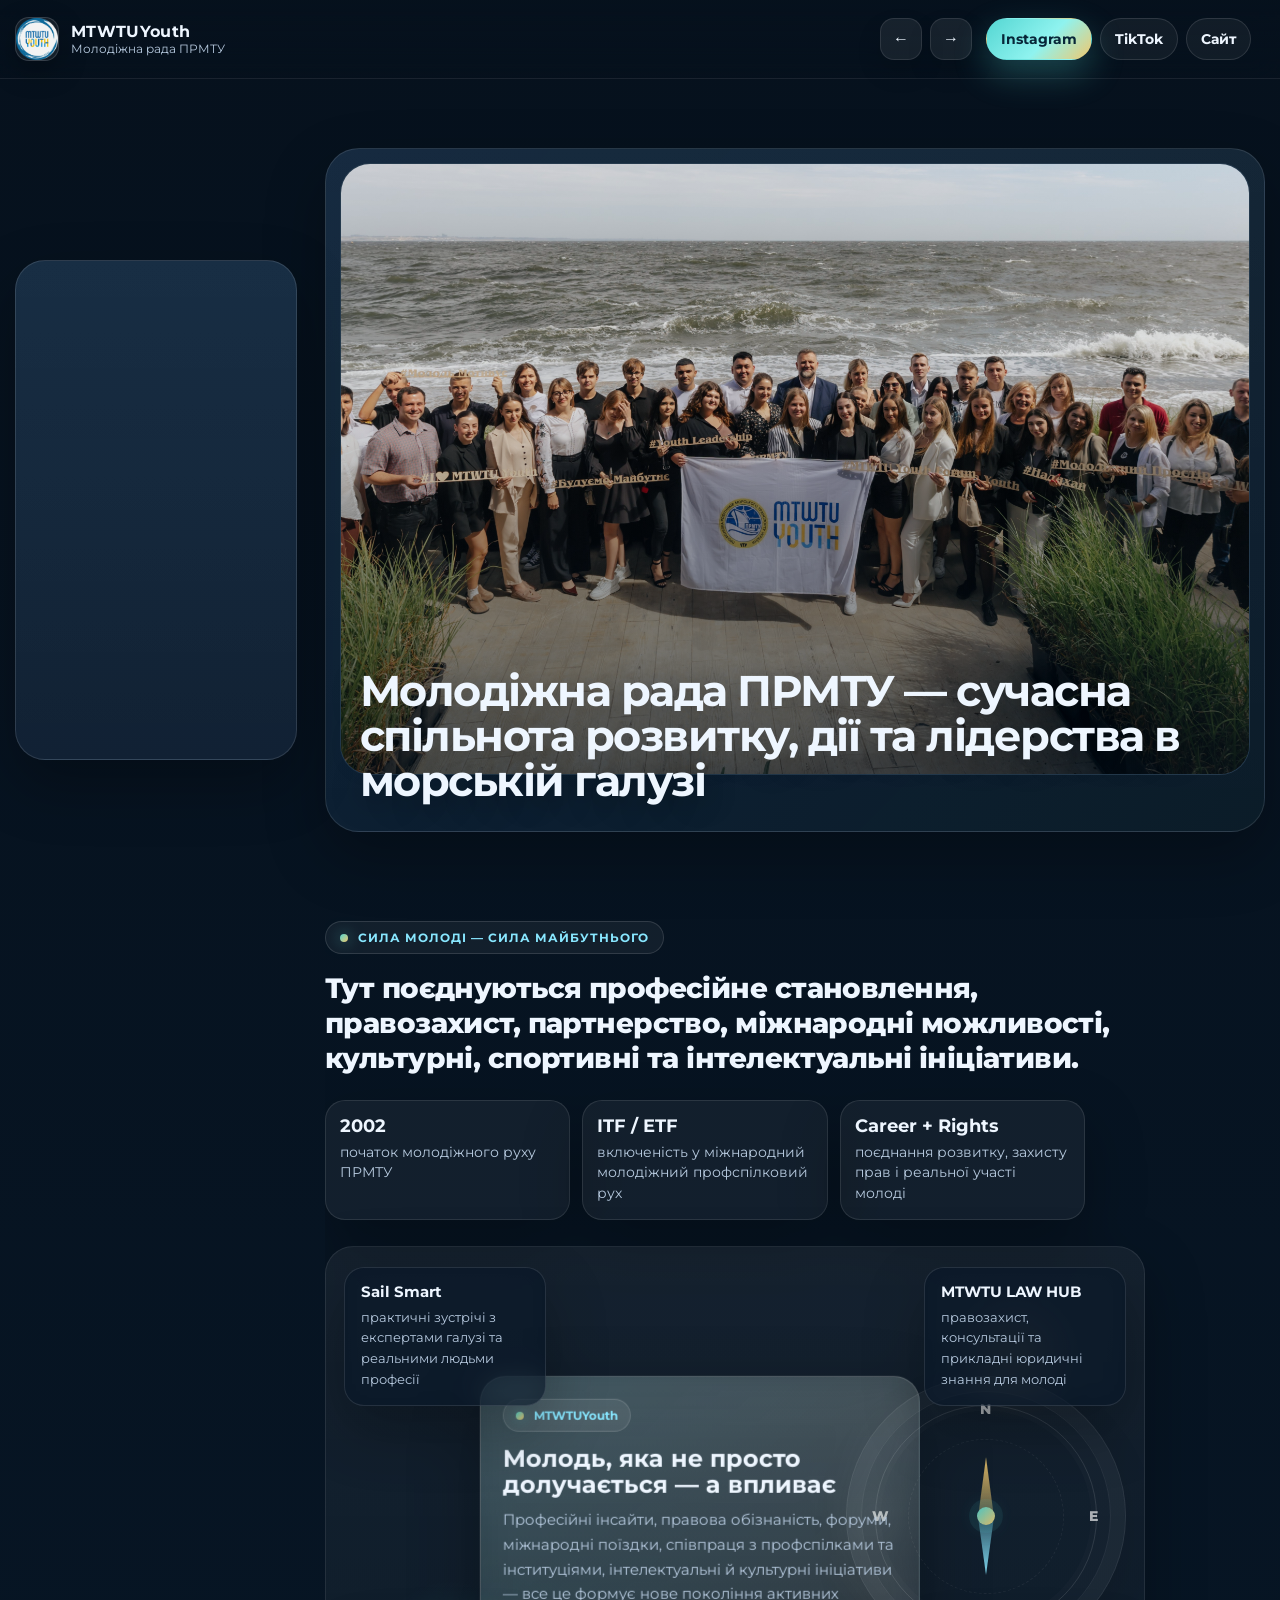
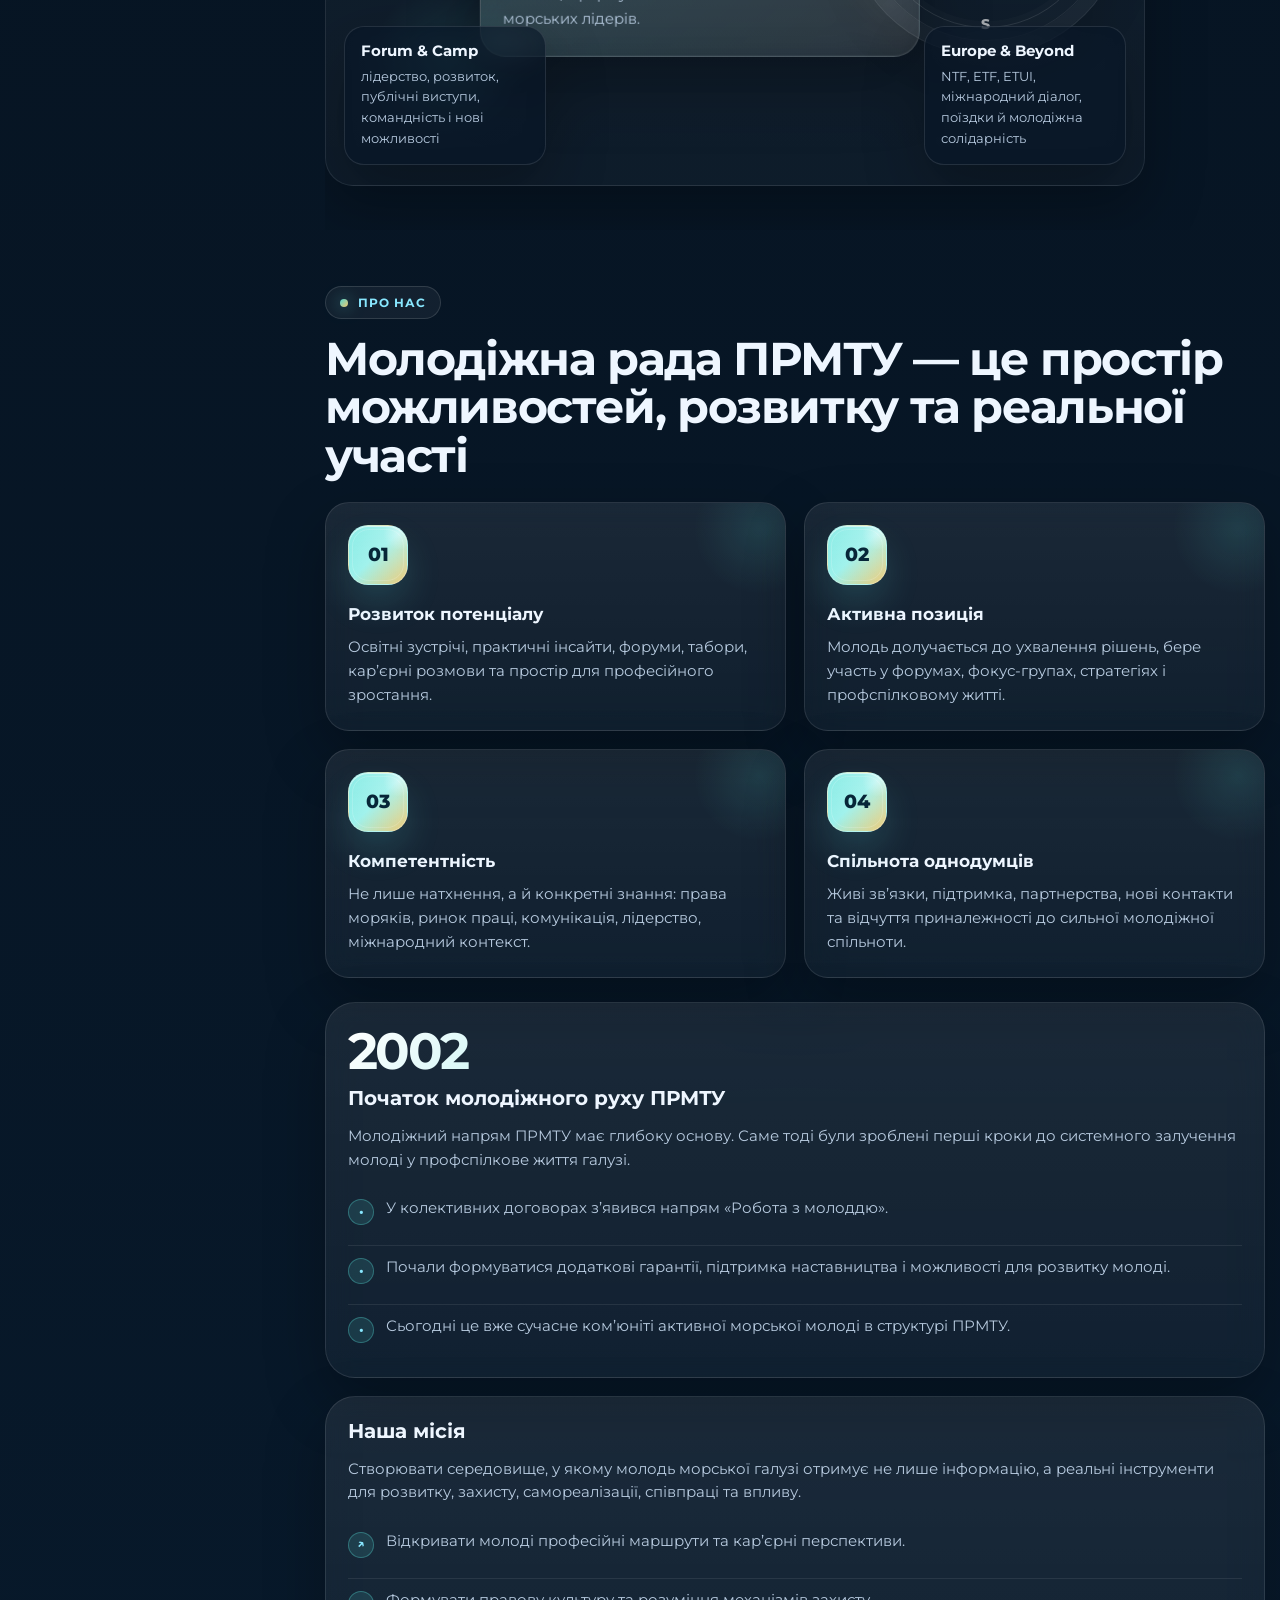
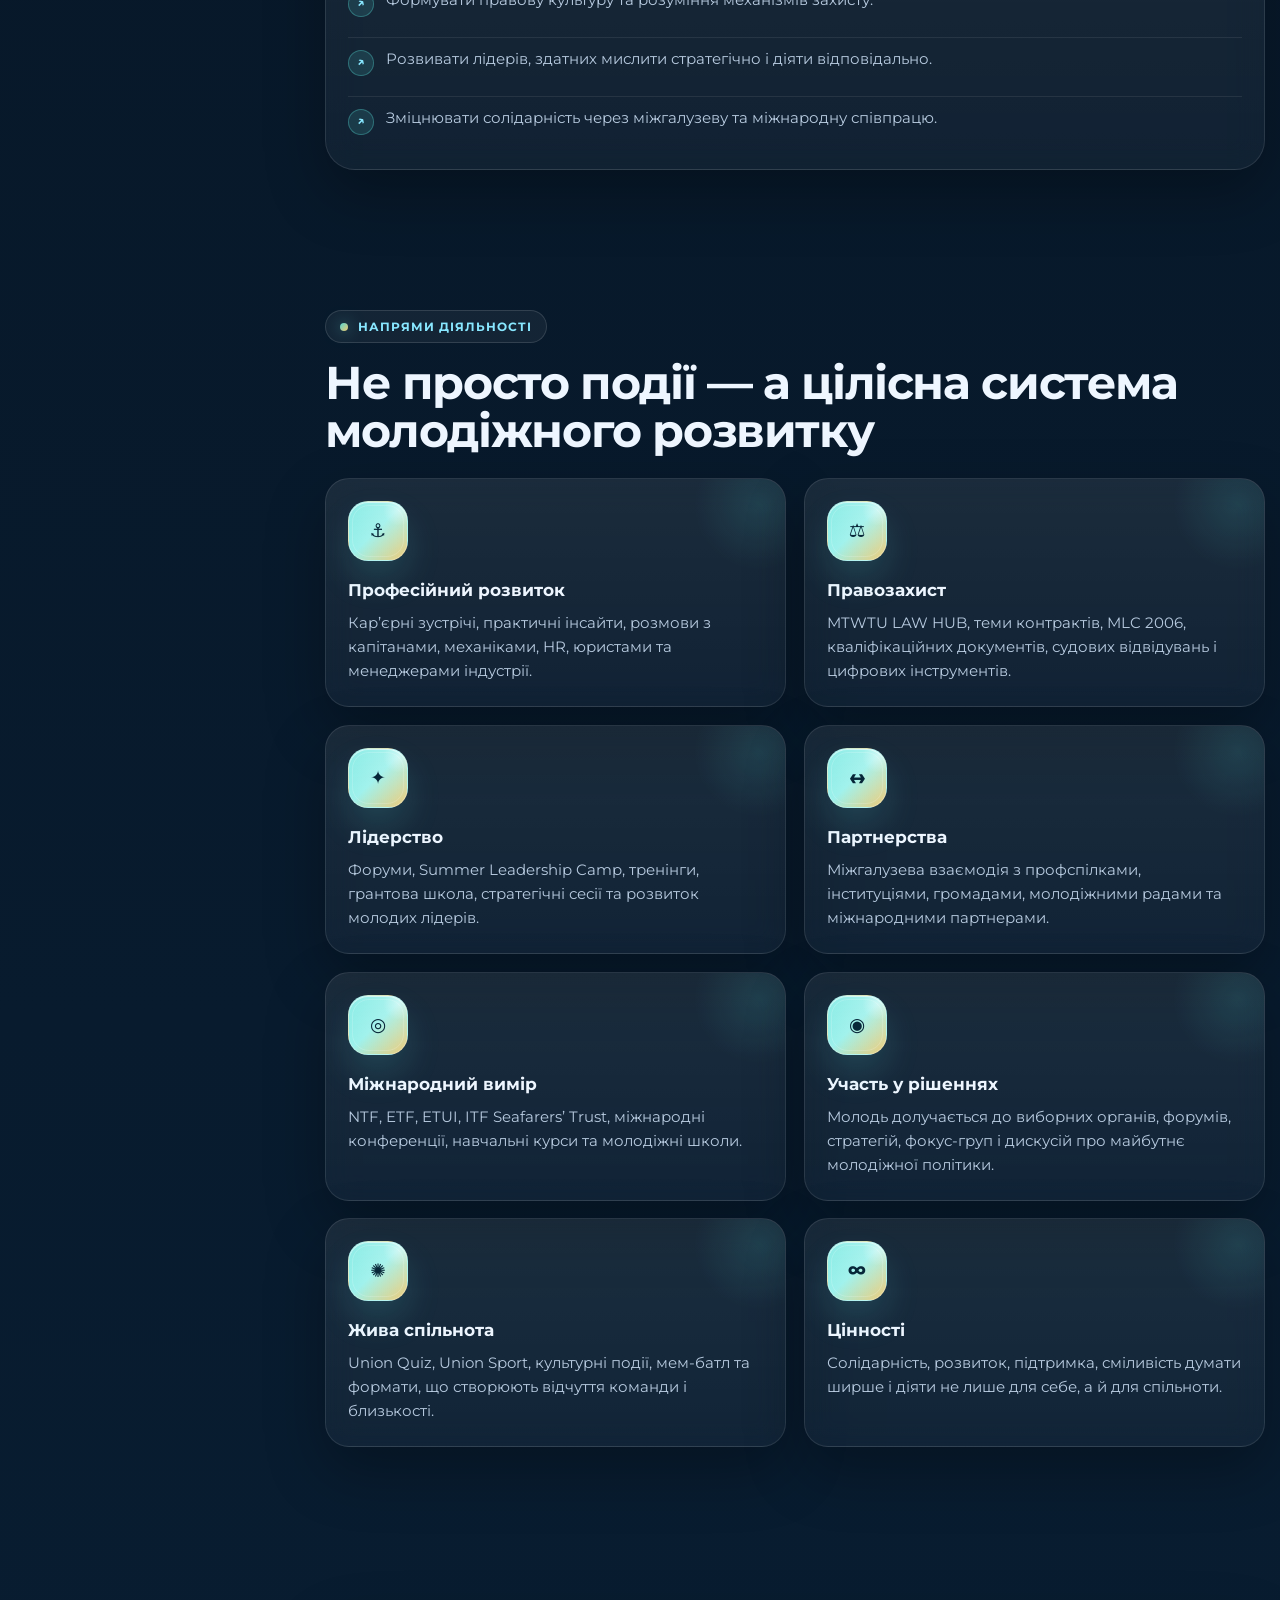
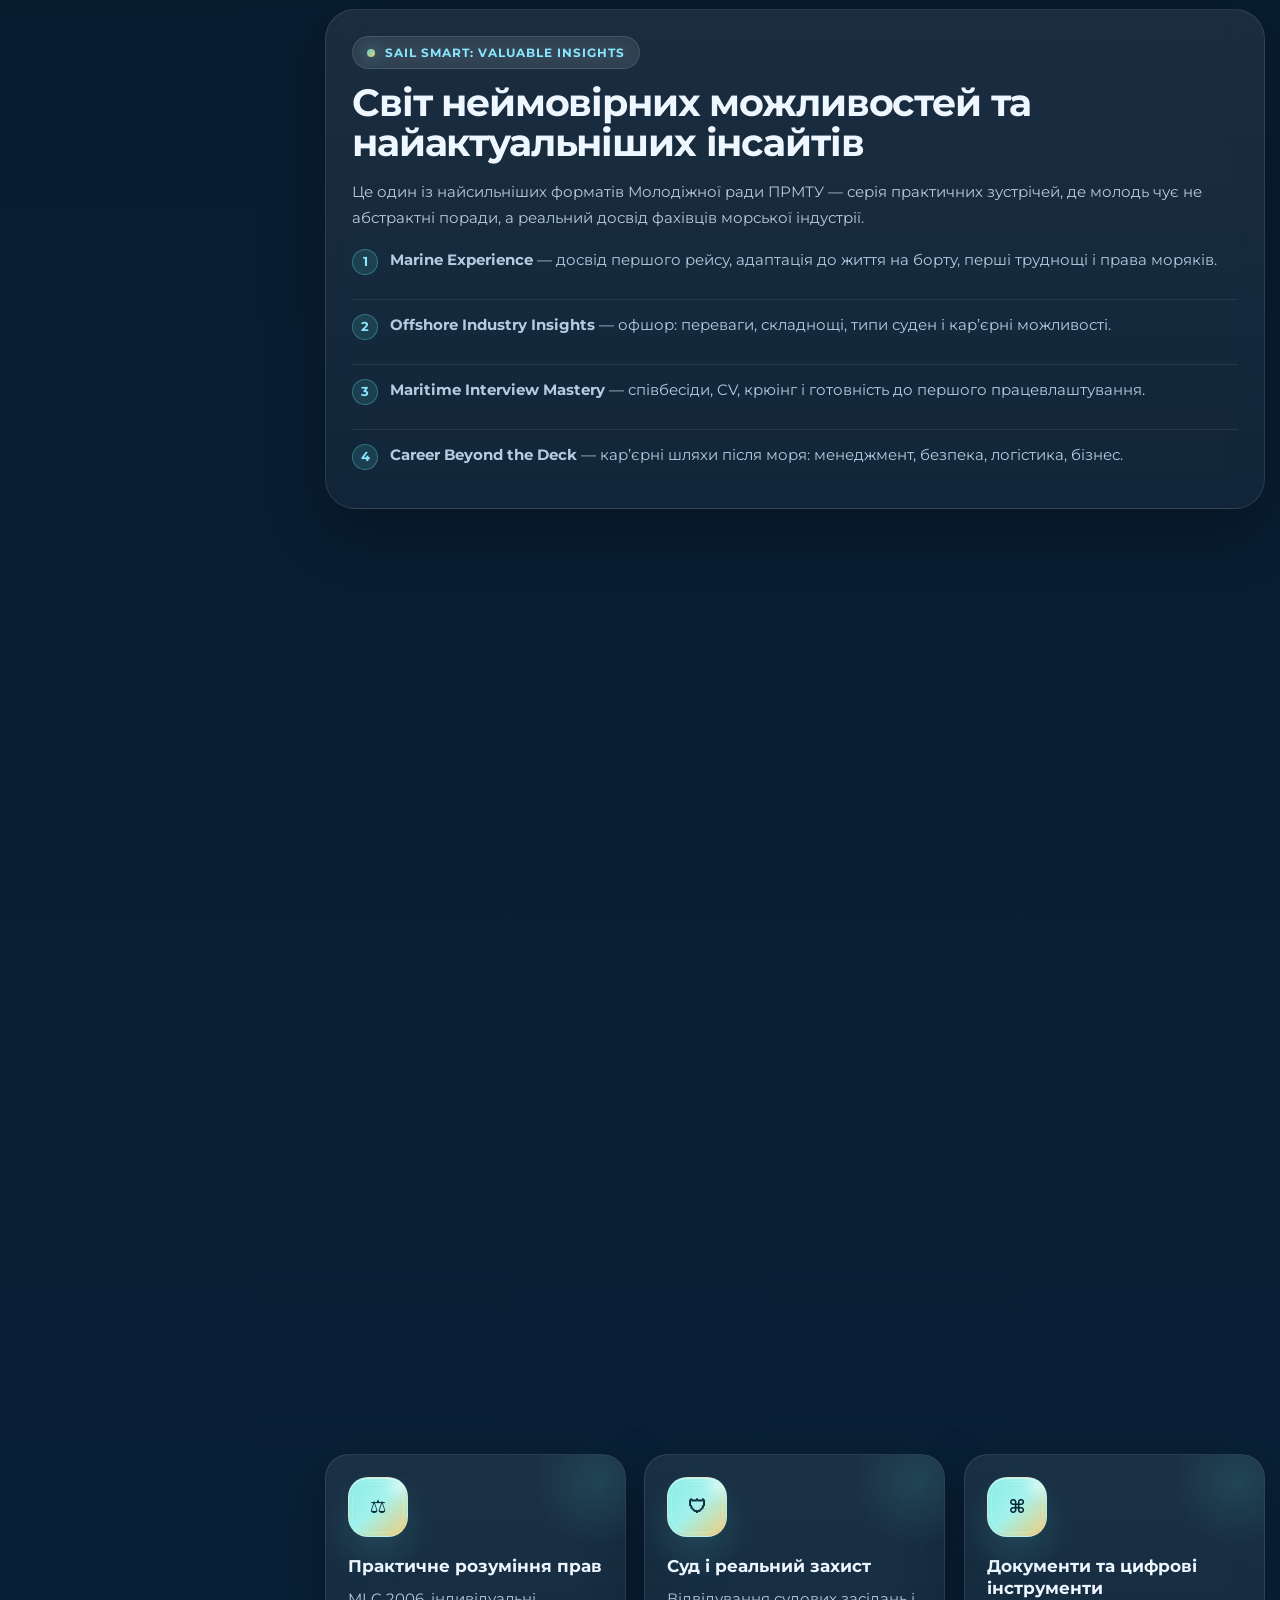
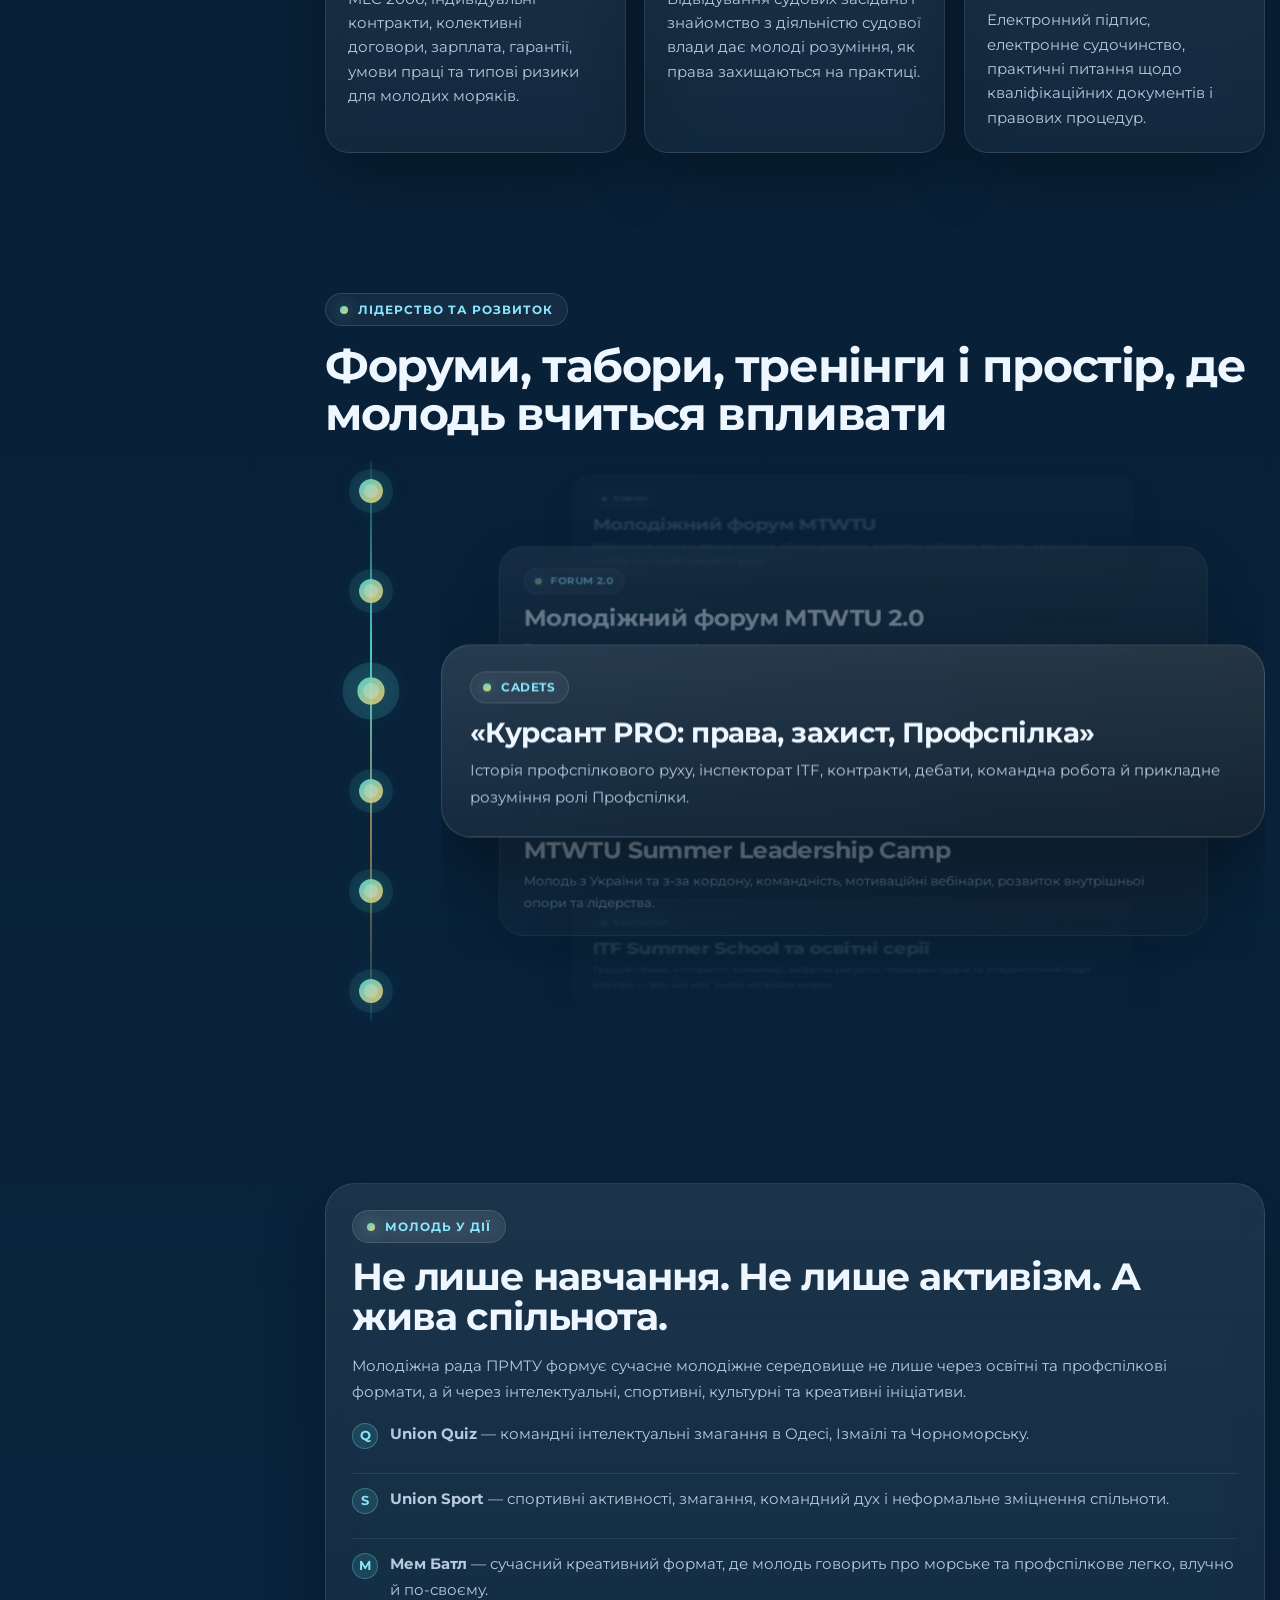
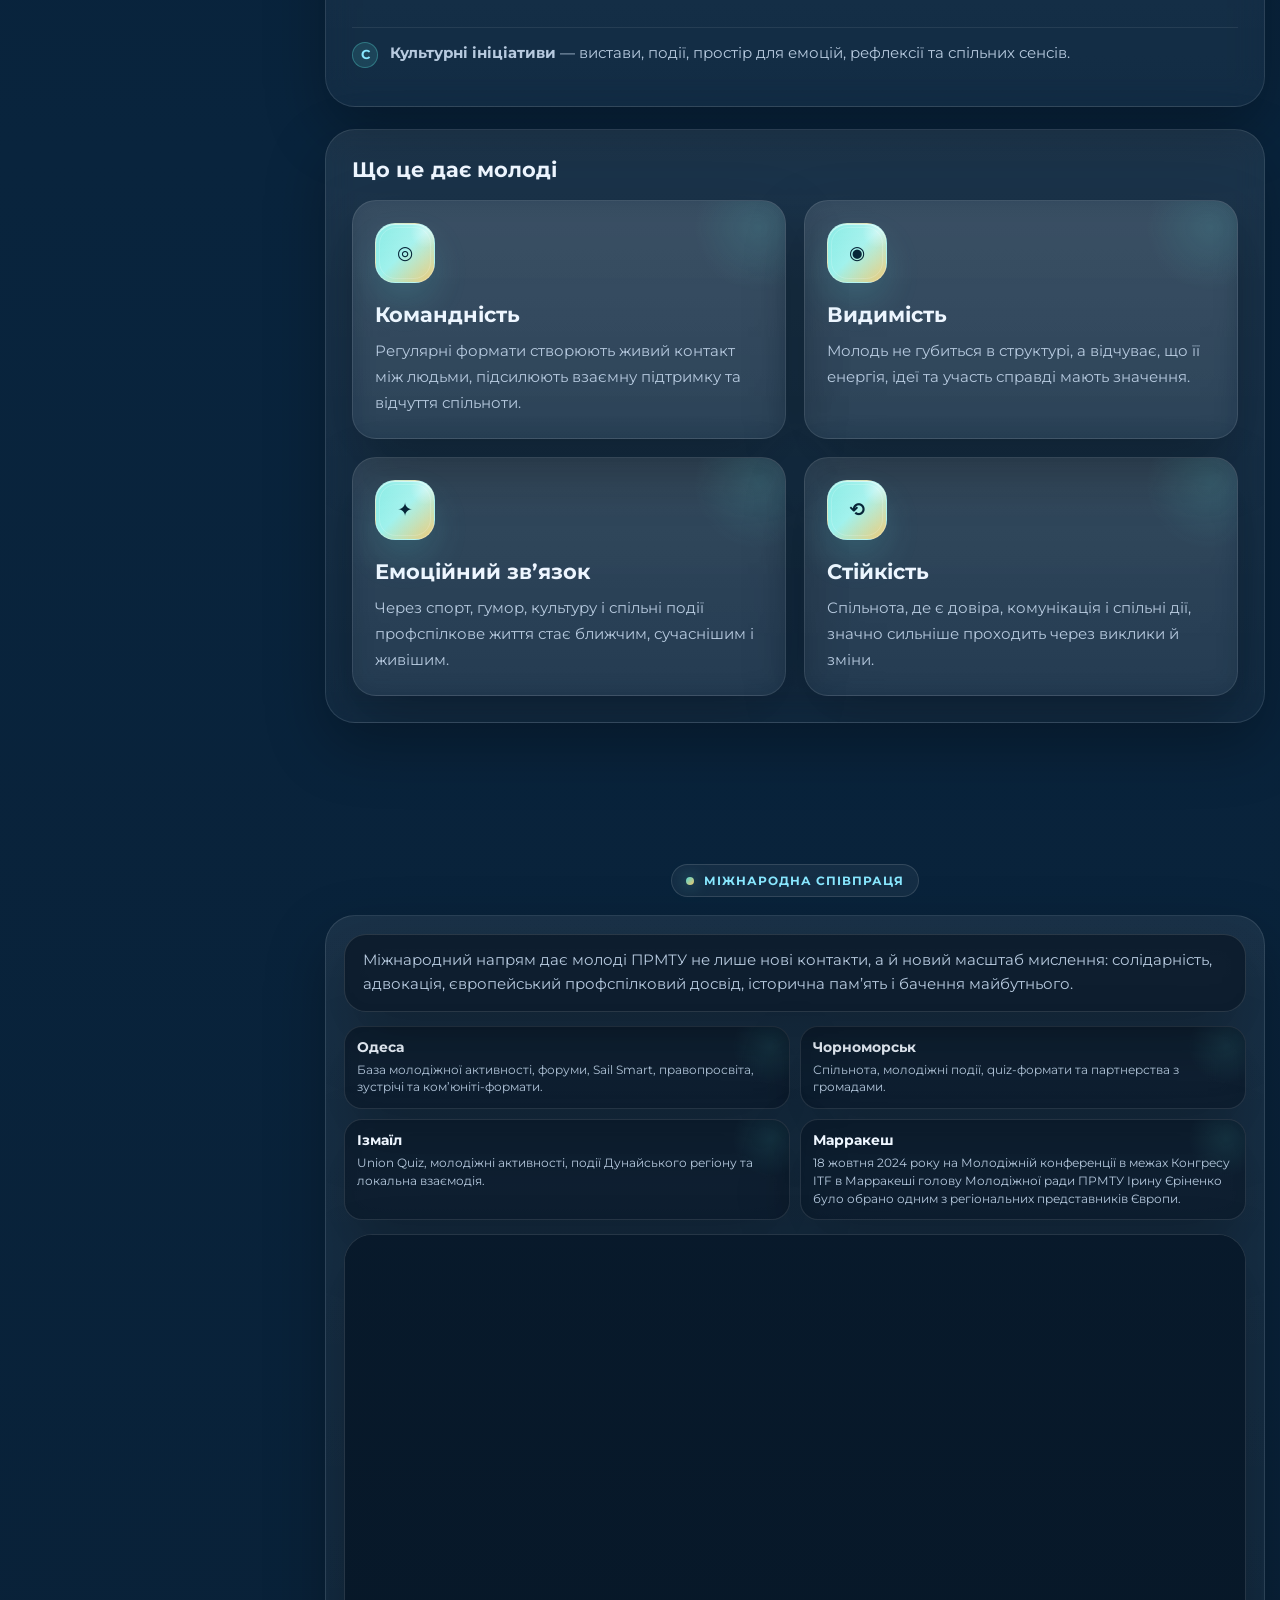
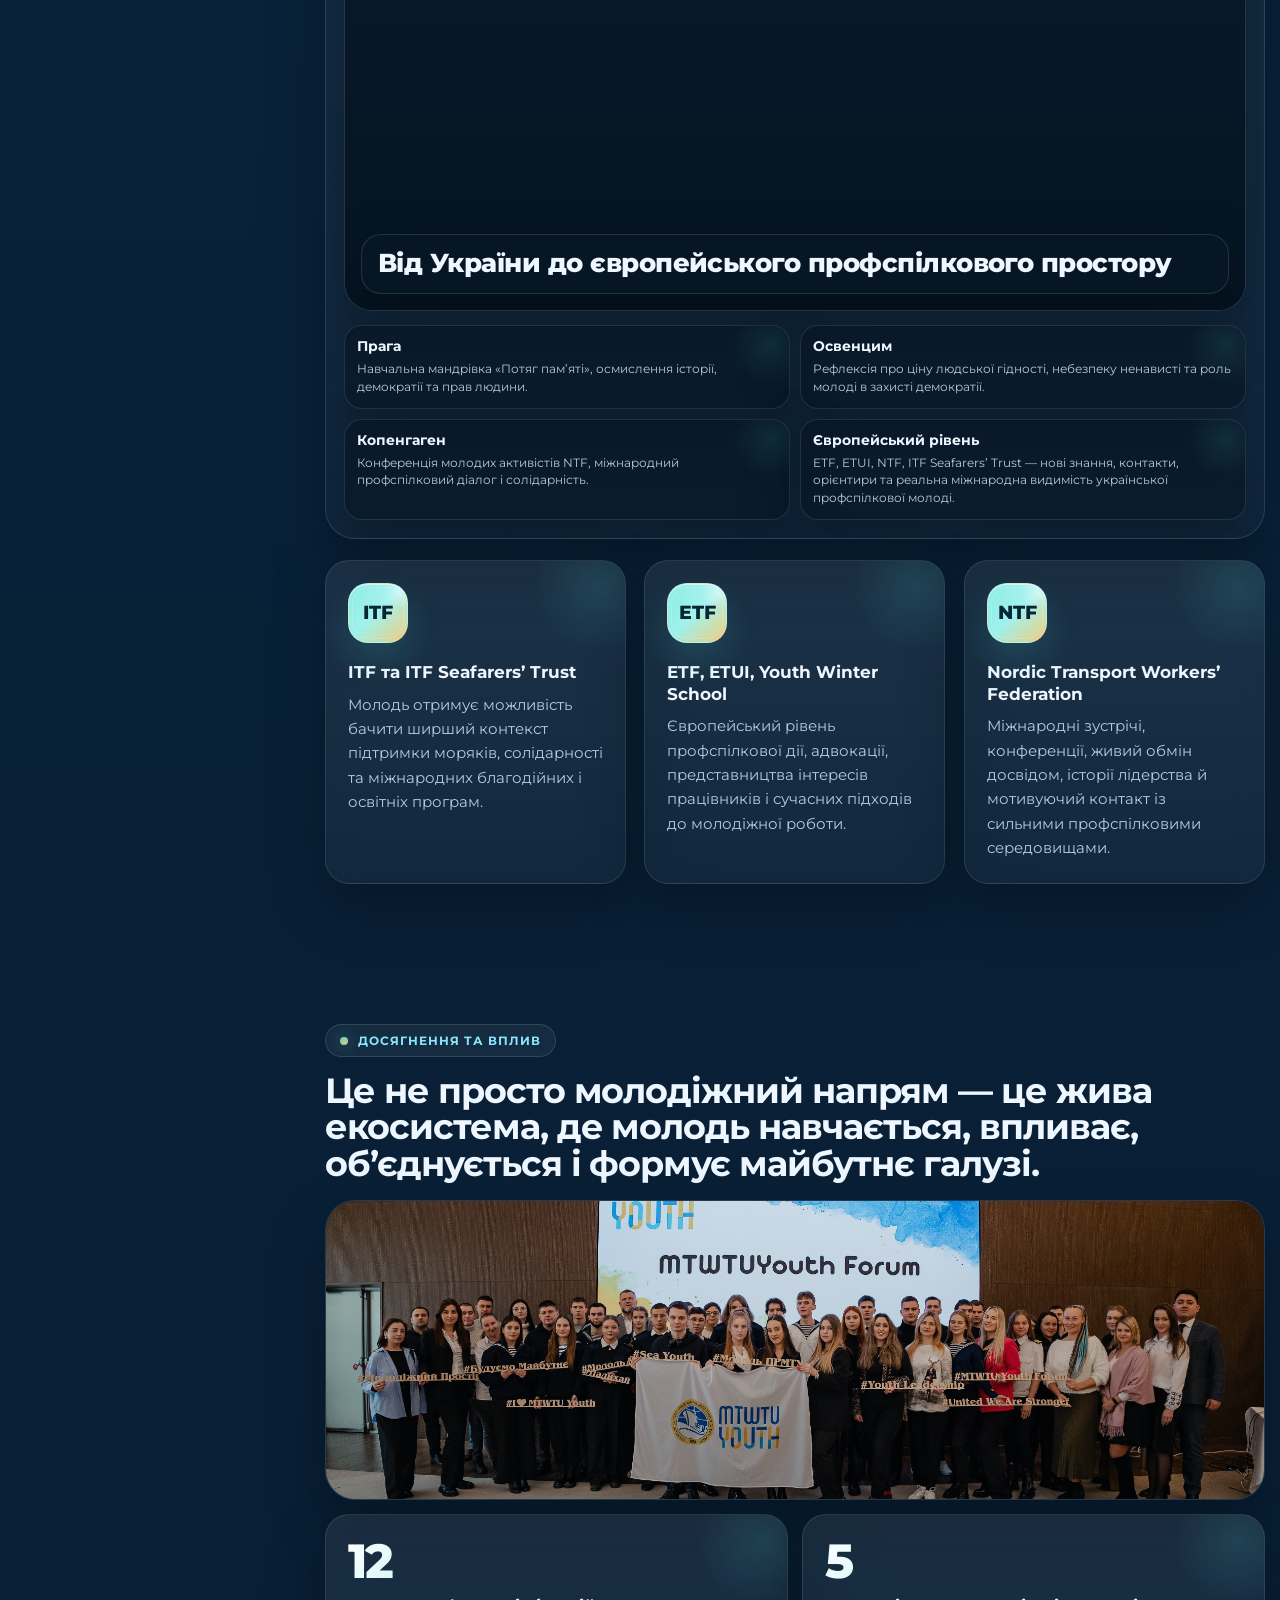
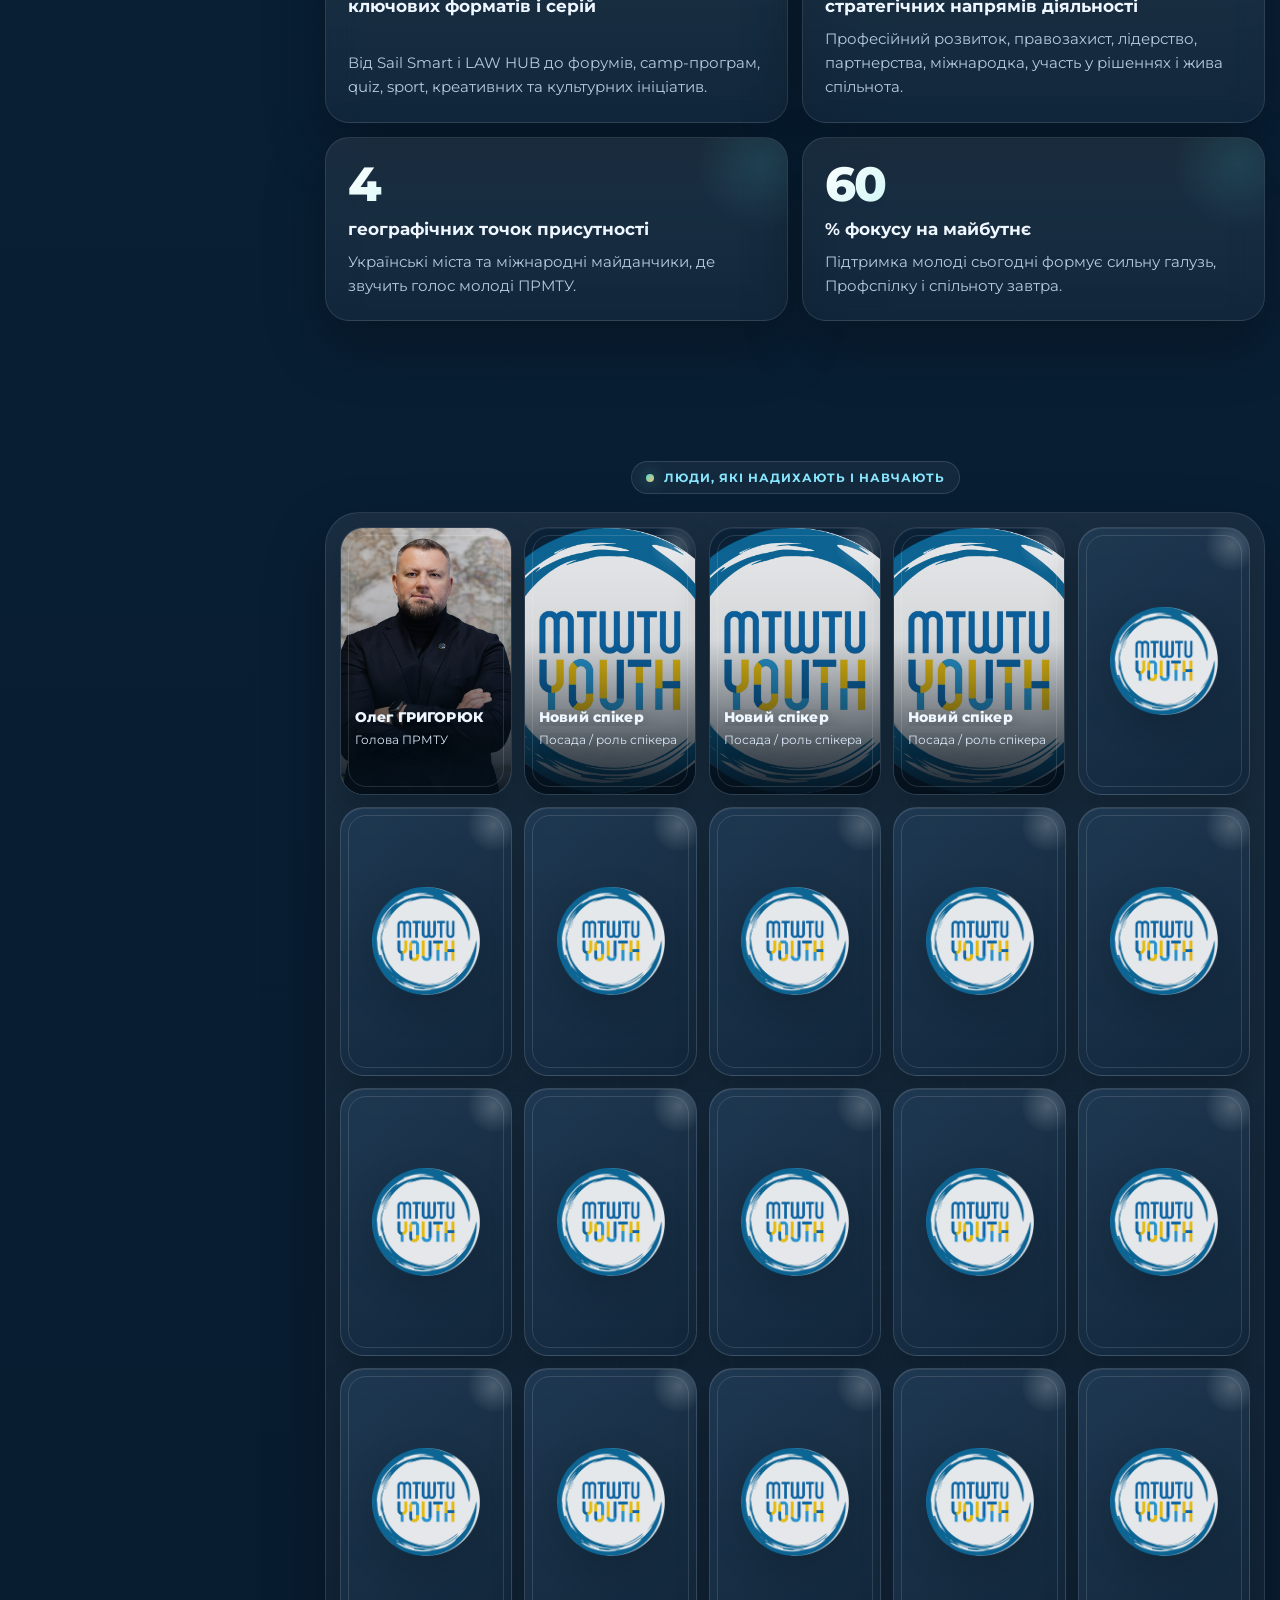
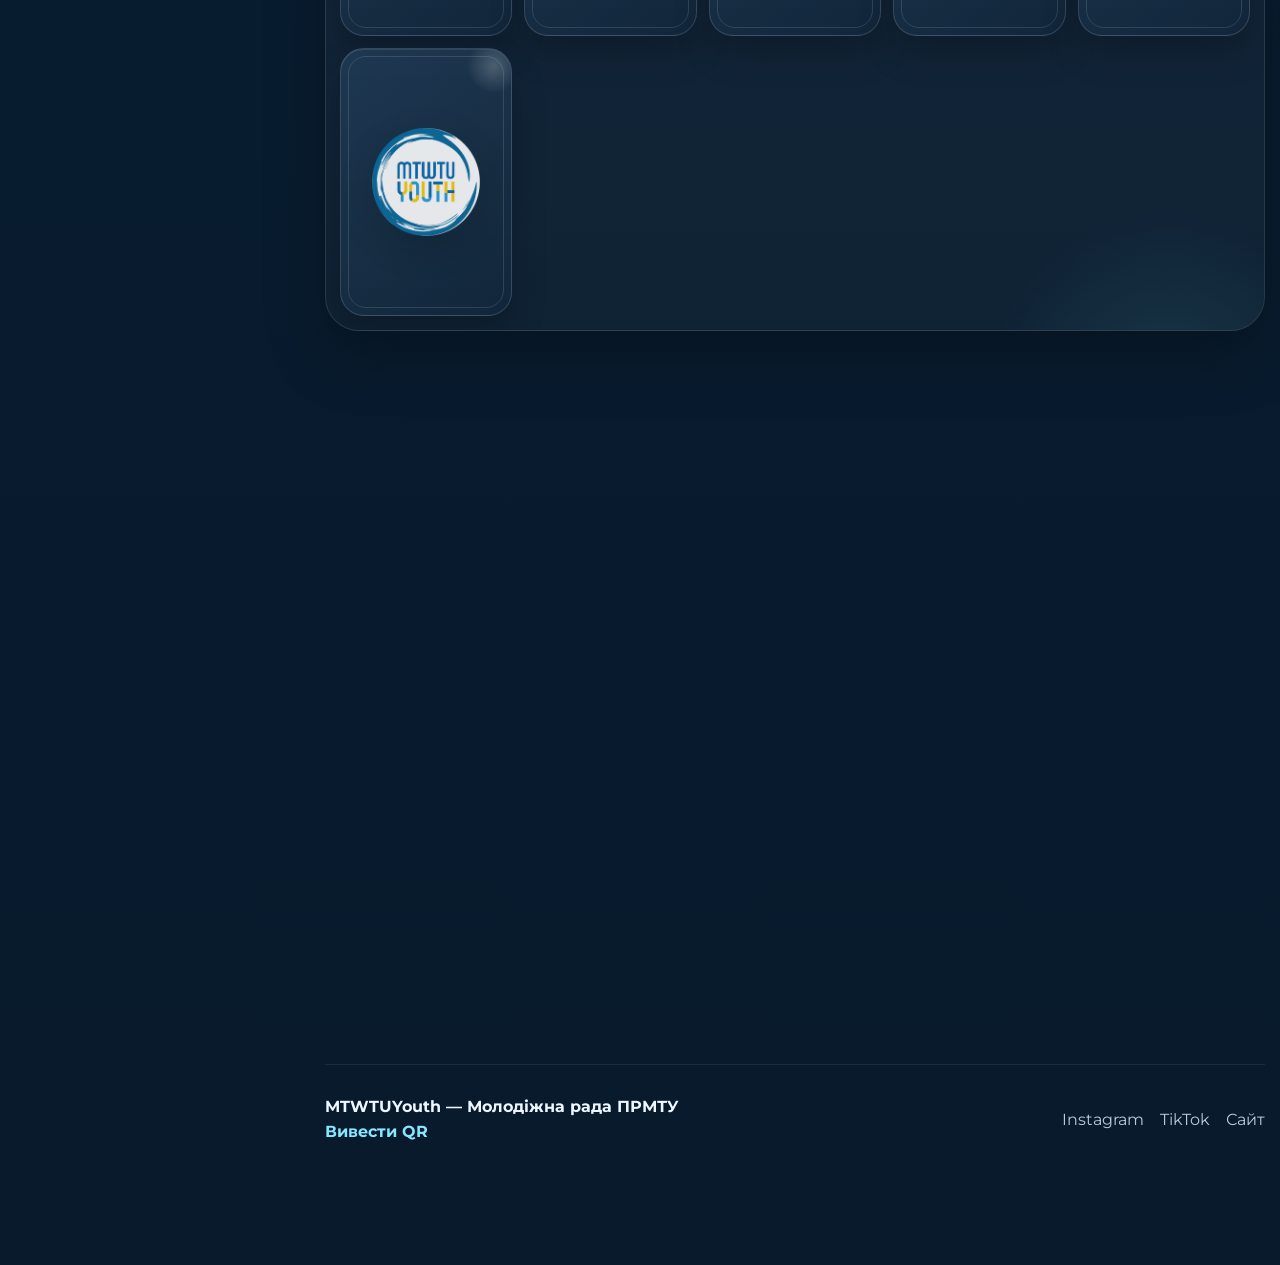
==== index.html @ 08ad61ac "Update index.html" ====
<!DOCTYPE html>
<html lang="uk">
<head>
  <meta charset="UTF-8" />
  <meta name="viewport" content="width=device-width, initial-scale=1.0" />
  <title>MTWTUYouth — Молодіжна рада ПРМТУ</title>
  <meta name="description" content="Молодіжна рада ПРМТУ — розвиток, лідерство, правозахист, партнерство та міжнародні можливості для молоді морської галузі." />
  <link rel="preconnect" href="https://fonts.googleapis.com">
  <link rel="preconnect" href="https://fonts.gstatic.com" crossorigin>
  <link href="https://fonts.googleapis.com/css2?family=Montserrat:wght@400;500;600;700;800&display=swap" rel="stylesheet">

  <style>
    :root{
      --text:#eef6ff;
      --muted:#b7cadf;
      --accent:#54d6d2;
      --accent-2:#f0c86e;
      --accent-3:#88e7ff;
      --shadow:0 24px 60px rgba(0,0,0,.28);
      --radius:24px;
      --max:1500px;
      --nav-h:78px;
      --video-w:clamp(240px, 22vw, 350px);
    }

    *{box-sizing:border-box}
    html{
      scroll-behavior:smooth;
      scroll-padding-top:calc(var(--nav-h) + 16px);
    }

    body{
      margin:0;
      font-family:'Montserrat',system-ui,-apple-system,BlinkMacSystemFont,'Segoe UI',sans-serif;
      color:var(--text);
      background:
        radial-gradient(circle at 14% 18%, rgba(84,214,210,.16), transparent 0 24%),
        radial-gradient(circle at 86% 12%, rgba(240,200,110,.12), transparent 0 20%),
        radial-gradient(circle at 60% 76%, rgba(136,231,255,.08), transparent 0 24%),
        linear-gradient(180deg, #06111d 0%, #081b2e 30%, #09243d 58%, #081a2c 100%);
      overflow-x:hidden;
    }

    body::before{
      content:"";
      position:fixed;
      inset:0;
      pointer-events:none;
      background-image:
        linear-gradient(rgba(255,255,255,.025) 1px, transparent 1px),
        linear-gradient(90deg, rgba(255,255,255,.025) 1px, transparent 1px);
      background-size:72px 72px;
      mask-image:radial-gradient(circle at center, rgba(0,0,0,.82), transparent 80%);
      opacity:.25;
      z-index:0;
    }

    a{color:inherit;text-decoration:none}
    img, video{display:block;max-width:100%}

    .container{
      width:min(var(--max), calc(100% - 30px));
      margin-inline:auto;
      position:relative;
      z-index:2;
    }

    .section{
      padding:84px 0;
      position:relative;
    }

    .eyebrow{
      display:inline-flex;
      align-items:center;
      gap:10px;
      padding:8px 14px;
      border:1px solid rgba(255,255,255,.13);
      background:rgba(255,255,255,.05);
      border-radius:999px;
      color:var(--accent-3);
      font-size:.78rem;
      font-weight:700;
      letter-spacing:.08em;
      text-transform:uppercase;
      backdrop-filter:blur(10px);
    }

    .eyebrow::before{
      content:"";
      width:8px;
      height:8px;
      border-radius:50%;
      background:linear-gradient(135deg, var(--accent), var(--accent-2));
      box-shadow:0 0 16px rgba(84,214,210,.62);
    }

    .title{
      margin:16px 0 14px;
      font-size:clamp(1.95rem, 3.6vw, 3.65rem);
      line-height:1.05;
      letter-spacing:-.03em;
    }

    .lead{
      margin:0;
      max-width:860px;
      color:var(--muted);
      line-height:1.72;
      font-size:1rem;
    }

    .center{text-align:center}

    .site-header{
      position:sticky;
      top:0;
      z-index:80;
      backdrop-filter:blur(16px);
      background:linear-gradient(180deg, rgba(6,17,29,.88), rgba(6,17,29,.60));
      border-bottom:1px solid rgba(255,255,255,.08);
    }

    .nav{
      min-height:var(--nav-h);
      display:grid;
      grid-template-columns:auto 1fr auto auto;
      gap:14px;
      align-items:center;
    }

    .brand{
      display:flex;
      align-items:center;
      gap:12px;
      min-width:0;
    }

    .brand-mark{
      width:44px;
      height:44px;
      border-radius:14px;
      overflow:hidden;
      border:1px solid rgba(255,255,255,.15);
      box-shadow:0 10px 28px rgba(0,0,0,.25);
      background:rgba(255,255,255,.06);
      flex:0 0 auto;
    }

    .brand-mark img{
      width:100%;
      height:100%;
      object-fit:cover;
    }

    .brand-text{
      display:flex;
      flex-direction:column;
      min-width:0;
    }

    .brand-text strong{
      font-size:.98rem;
      letter-spacing:.02em;
    }

    .brand-text span{
      color:var(--muted);
      font-size:.78rem;
      white-space:nowrap;
      overflow:hidden;
      text-overflow:ellipsis;
    }

    .dot-nav{
      display:flex;
      align-items:center;
      justify-content:center;
      gap:10px;
      min-width:0;
    }

    .dot-link{
      width:10px;
      height:10px;
      border-radius:50%;
      border:1px solid rgba(255,255,255,.22);
      background:rgba(255,255,255,.08);
      transition:.22s ease;
      position:relative;
      flex:0 0 auto;
    }

    .dot-link::after{
      content:attr(data-label);
      position:absolute;
      left:50%;
      top:calc(100% + 11px);
      transform:translateX(-50%) translateY(-8px);
      padding:8px 10px;
      border-radius:12px;
      background:rgba(7,24,38,.94);
      border:1px solid rgba(255,255,255,.1);
      color:var(--text);
      font-size:.72rem;
      white-space:nowrap;
      opacity:0;
      pointer-events:none;
      transition:.22s ease;
      box-shadow:var(--shadow);
    }

    .dot-link:hover::after{
      opacity:1;
      transform:translateX(-50%) translateY(0);
    }

    .dot-link:hover,
    .dot-link.active{
      transform:scale(1.18);
      background:linear-gradient(135deg, var(--accent), var(--accent-2));
      border-color:transparent;
      box-shadow:0 0 0 7px rgba(84,214,210,.08);
    }

    .nav-arrows{
      display:flex;
      align-items:center;
      gap:8px;
      justify-self:end;
    }

    .arrow-btn{
      width:42px;
      height:42px;
      border:none;
      border-radius:14px;
      background:rgba(255,255,255,.07);
      border:1px solid rgba(255,255,255,.10);
      color:var(--text);
      cursor:pointer;
      font-size:1rem;
      font-weight:800;
      transition:.2s ease;
      box-shadow:0 12px 24px rgba(0,0,0,.14);
    }

    .arrow-btn:hover{
      transform:translateY(-1px);
      background:rgba(255,255,255,.12);
    }

    .nav-actions{
      display:flex;
      align-items:center;
      gap:8px;
      flex-wrap:wrap;
      justify-content:flex-end;
    }

    .social-btn{
      display:inline-flex;
      align-items:center;
      justify-content:center;
      gap:8px;
      min-height:42px;
      padding:0 14px;
      border-radius:999px;
      font-weight:700;
      font-size:.86rem;
      border:1px solid rgba(255,255,255,.12);
      background:rgba(255,255,255,.05);
      transition:.22s ease;
      white-space:nowrap;
    }

    .social-btn:hover{
      transform:translateY(-2px);
    }

    .social-btn.primary{
      color:#072638;
      border-color:transparent;
      background:linear-gradient(135deg, var(--accent), #8ff3ef 56%, var(--accent-2));
      box-shadow:0 14px 34px rgba(84,214,210,.28);
    }

    .app-shell{
      display:grid;
      grid-template-columns:var(--video-w) minmax(0, 1fr);
      gap:28px;
      align-items:start;
      padding-top:20px;
    }

    .video-rail{
      position:sticky;
      top:var(--nav-h);
      align-self:start;
      z-index:3;
      width:100%;
      min-height:calc(100svh - var(--nav-h));
      display:flex;
      align-items:center;
    }

    .video-card{
      width:100%;
      aspect-ratio:9 / 16;
      max-height:calc(100svh - var(--nav-h) - 34px);
      border-radius:30px;
      overflow:hidden;
      border:1px solid rgba(255,255,255,.12);
      background:
        linear-gradient(180deg, rgba(255,255,255,.06), rgba(255,255,255,.03)),
        radial-gradient(circle at 20% 18%, rgba(84,214,210,.16), transparent 0 24%),
        radial-gradient(circle at 80% 12%, rgba(240,200,110,.12), transparent 0 20%),
        linear-gradient(180deg, #0a2138 0%, #091a2d 100%);
      box-shadow:var(--shadow);
      position:relative;
    }

    .left-vimeo-video{
      position:absolute;
      inset:0;
      width:100%;
      height:100%;
      border:0;
      display:block;
    }

    .content-col{
      min-width:0;
    }

    .cover{
      min-height:calc(100svh - var(--nav-h) - 24px);
      display:flex;
      align-items:center;
      padding:24px 0 40px;
    }

    .cover-card{
      position:relative;
      width:100%;
      min-height:76svh;
      border-radius:34px;
      overflow:hidden;
      border:1px solid rgba(255,255,255,.11);
      background:
        linear-gradient(180deg, rgba(255,255,255,.05), rgba(255,255,255,.02)),
        radial-gradient(circle at 16% 16%, rgba(84,214,210,.18), transparent 0 28%),
        radial-gradient(circle at 84% 18%, rgba(240,200,110,.12), transparent 0 22%),
        linear-gradient(135deg, rgba(10,33,56,.95), rgba(7,24,38,.88));
      box-shadow:var(--shadow);
      padding:14px;
    }

    .cover-photo-frame{
      position:relative;
      width:100%;
      min-height:68svh;
      border-radius:30px;
      overflow:hidden;
      border:1px solid rgba(255,255,255,.10);
      box-shadow:inset 0 0 0 1px rgba(255,255,255,.03);
      background:#0b2238;
    }

    .cover-photo-frame img{
      position:absolute;
      inset:0;
      width:100%;
      height:100%;
      object-fit:cover;
      object-position:center;
    }

    .cover-overlay{
      position:absolute;
      inset:0;
      background:linear-gradient(180deg, rgba(4,16,27,.05), rgba(4,16,27,.16) 40%, rgba(4,16,27,.64) 100%);
      z-index:1;
      pointer-events:none;
    }

    .cover-content{
      position:absolute;
      left:34px;
      right:34px;
      bottom:28px;
      z-index:2;
      max-width:980px;
    }

    .cover-content h1{
      margin:0;
      font-size:clamp(1.78rem, 3.35vw, 3.4rem);
      line-height:1.05;
      letter-spacing:-.035em;
      text-shadow:0 6px 30px rgba(0,0,0,.38);
      max-width:900px;
    }

    .hero{
      min-height:calc(100svh - var(--nav-h) - 24px);
      display:flex;
      align-items:center;
      padding:24px 0 44px;
      position:relative;
      overflow:hidden;
    }

    .hero::before{
      content:"";
      position:absolute;
      inset:0;
      background:
        radial-gradient(circle at 14% 24%, rgba(84,214,210,.12), transparent 0 20%),
        radial-gradient(circle at 88% 12%, rgba(240,200,110,.08), transparent 0 18%),
        radial-gradient(circle at 58% 76%, rgba(136,231,255,.08), transparent 0 18%);
      pointer-events:none;
    }

    .hero-grid{
      display:grid;
      grid-template-columns:1.02fr .98fr;
      gap:26px;
      align-items:center;
    }

    .hero-main-text{
      margin-top:16px;
      font-size:clamp(1.54rem, 2.22vw, 2.44rem);
      font-weight:800;
      line-height:1.24;
      letter-spacing:-.02em;
      max-width:820px;
    }

    .hero-stats{
      display:grid;
      grid-template-columns:repeat(3, minmax(0,1fr));
      gap:12px;
      margin-top:24px;
      max-width:760px;
    }

    .stat-chip{
      padding:14px 14px 16px;
      border-radius:20px;
      background:rgba(255,255,255,.05);
      border:1px solid rgba(255,255,255,.1);
      backdrop-filter:blur(10px);
      box-shadow:var(--shadow);
    }

    .stat-chip strong{
      display:block;
      font-size:1.1rem;
      margin-bottom:6px;
    }

    .stat-chip span{
      color:var(--muted);
      font-size:.86rem;
      line-height:1.42;
    }

    .hero-visual{
      position:relative;
      min-height:540px;
      display:grid;
      place-items:center;
    }

    .hero-stage{
      position:relative;
      width:100%;
      min-height:540px;
      border-radius:28px;
      background:
        linear-gradient(180deg, rgba(255,255,255,.06), rgba(255,255,255,.03));
      border:1px solid rgba(255,255,255,.08);
      box-shadow:var(--shadow);
      overflow:hidden;
      padding:24px;
    }

    .hero-stage::before{
      content:"";
      position:absolute;
      inset:auto auto 10% 6%;
      width:150px;
      height:150px;
      border-radius:50%;
      background:radial-gradient(circle, rgba(84,214,210,.11), transparent 72%);
      pointer-events:none;
    }

    .hero-stage::after{
      content:"";
      position:absolute;
      inset:8% 8% auto auto;
      width:130px;
      height:130px;
      border-radius:50%;
      background:radial-gradient(circle, rgba(240,200,110,.08), transparent 72%);
      pointer-events:none;
    }

    .compass{
      position:absolute;
      right:18px;
      top:50%;
      transform:translateY(-50%);
      width:280px;
      aspect-ratio:1/1;
      border-radius:50%;
      background:
        radial-gradient(circle at center, rgba(255,255,255,.04), transparent 0 40%),
        radial-gradient(circle at center, rgba(84,214,210,.08), transparent 0 62%);
      border:1px solid rgba(255,255,255,.12);
      box-shadow:
        inset 0 0 0 14px rgba(255,255,255,.03),
        inset 0 0 0 34px rgba(255,255,255,.02),
        0 18px 40px rgba(0,0,0,.16);
      opacity:.92;
      z-index:1;
    }

    .compass::before,
    .compass::after{
      content:"";
      position:absolute;
      inset:10%;
      border-radius:50%;
      border:1px solid rgba(255,255,255,.12);
    }

    .compass::after{
      inset:22%;
      border-style:dashed;
      opacity:.56;
    }

    .compass-ring{
      position:absolute;
      inset:5%;
      border-radius:50%;
      border:1px solid rgba(255,255,255,.08);
    }

    .compass-center{
      position:absolute;
      left:50%;
      top:50%;
      transform:translate(-50%,-50%);
      width:18px;
      height:18px;
      border-radius:50%;
      background:linear-gradient(135deg, var(--accent), var(--accent-2));
      box-shadow:0 0 0 8px rgba(84,214,210,.08), 0 0 24px rgba(84,214,210,.22);
      z-index:3;
    }

    .compass-needle{
      position:absolute;
      left:50%;
      top:50%;
      width:10px;
      height:118px;
      transform:translate(-50%,-50%);
      animation:needleRotate 15s ease-in-out infinite alternate;
      z-index:2;
    }

    .compass-needle::before,
    .compass-needle::after{
      content:"";
      position:absolute;
      left:50%;
      transform:translateX(-50%);
      clip-path:polygon(50% 0%, 100% 100%, 0% 100%);
      width:16px;
    }

    .compass-needle::before{
      top:0;
      height:60px;
      background:linear-gradient(180deg, var(--accent-2), rgba(240,200,110,.3));
    }

    .compass-needle::after{
      bottom:0;
      height:58px;
      transform:translateX(-50%) rotate(180deg);
      background:linear-gradient(180deg, var(--accent-3), rgba(136,231,255,.26));
    }

    .compass-letter{
      position:absolute;
      font-size:.88rem;
      font-weight:800;
      color:rgba(255,255,255,.7);
      letter-spacing:.12em;
      z-index:1;
    }

    .compass-letter.n{left:50%; top:8%; transform:translateX(-50%)}
    .compass-letter.e{right:9%; top:50%; transform:translateY(-50%)}
    .compass-letter.s{left:50%; bottom:8%; transform:translateX(-50%)}
    .compass-letter.w{left:9%; top:50%; transform:translateY(-50%)}

    .port-card{
      position:absolute;
      left:50%;
      top:50%;
      transform:translate(-58%,-50%);
      z-index:4;
      width:min(440px, 70%);
      padding:22px 22px 24px;
      border-radius:26px;
      background:
        linear-gradient(180deg, rgba(255,255,255,.14), rgba(255,255,255,.06)),
        linear-gradient(135deg, rgba(84,214,210,.12), rgba(240,200,110,.04));
      border:1px solid rgba(255,255,255,.16);
      backdrop-filter:blur(18px);
      box-shadow:0 24px 70px rgba(0,0,0,.32);
    }

    .mini-tag{
      display:inline-flex;
      align-items:center;
      gap:10px;
      margin-bottom:14px;
      padding:8px 12px;
      border-radius:999px;
      border:1px solid rgba(255,255,255,.14);
      background:rgba(255,255,255,.07);
      color:var(--accent-3);
      font-size:.75rem;
      font-weight:700;
    }

    .mini-tag::before{
      content:"";
      width:8px;
      height:8px;
      border-radius:50%;
      background:linear-gradient(135deg, var(--accent), var(--accent-2));
      box-shadow:0 0 14px rgba(84,214,210,.5);
    }

    .port-card h3{
      margin:0 0 10px;
      font-size:1.48rem;
      line-height:1.1;
    }

    .port-card p{
      margin:0;
      color:var(--muted);
      line-height:1.64;
      font-size:.94rem;
    }

    .float-card{
      position:absolute;
      z-index:5;
      width:202px;
      padding:14px 16px 16px;
      border-radius:20px;
      background:rgba(8,22,38,.72);
      border:1px solid rgba(255,255,255,.11);
      backdrop-filter:blur(14px);
      box-shadow:var(--shadow);
      animation:bob 5.6s ease-in-out infinite;
    }

    .float-card strong{
      display:block;
      margin-bottom:5px;
      font-size:.94rem;
      line-height:1.28;
    }

    .float-card span{
      color:var(--muted);
      font-size:.83rem;
      line-height:1.48;
    }

    .float-1{left:18px; top:20px; animation-delay:-.8s}
    .float-2{right:18px; top:20px; animation-delay:-1.6s}
    .float-3{left:18px; bottom:20px; animation-delay:-2.1s}
    .float-4{right:18px; bottom:20px; animation-delay:-1.1s}

    .grid-2,.grid-3,.grid-4{
      display:grid;
      gap:18px;
    }

    .grid-2{grid-template-columns:repeat(2, minmax(0,1fr))}
    .grid-3{grid-template-columns:repeat(3, minmax(0,1fr))}
    .grid-4{grid-template-columns:repeat(4, minmax(0,1fr))}

    .glass-card{
      position:relative;
      padding:22px;
      border-radius:var(--radius);
      background:linear-gradient(180deg, rgba(255,255,255,.08), rgba(255,255,255,.04));
      border:1px solid rgba(255,255,255,.1);
      backdrop-filter:blur(14px);
      box-shadow:var(--shadow);
      overflow:hidden;
      transition:.25s ease;
    }

    .glass-card:hover{
      transform:translateY(-6px);
      border-color:rgba(84,214,210,.3);
      background:linear-gradient(180deg, rgba(255,255,255,.1), rgba(255,255,255,.05));
    }

    .glass-card::after{
      content:"";
      position:absolute;
      width:128px;
      height:128px;
      right:-38px;
      top:-38px;
      border-radius:50%;
      background:radial-gradient(circle, rgba(84,214,210,.13), transparent 72%);
      pointer-events:none;
    }

    .card-icon{
      position:relative;
      width:60px;
      height:60px;
      border-radius:20px;
      display:grid;
      place-items:center;
      margin-bottom:18px;
      color:#072638;
      background:
        linear-gradient(180deg, rgba(255,255,255,.22), rgba(255,255,255,.05)),
        linear-gradient(135deg, #6de7df 0%, #96f0ea 48%, #f0c86e 100%);
      border:1px solid rgba(255,255,255,.24);
      box-shadow:
        0 18px 34px rgba(84,214,210,.16),
        inset 0 1px 0 rgba(255,255,255,.55);
      overflow:hidden;
    }

    .card-icon::before{
      content:"";
      position:absolute;
      inset:3px;
      border-radius:17px;
      border:1px solid rgba(255,255,255,.24);
      opacity:.7;
      pointer-events:none;
    }

    .card-icon::after{
      content:"";
      position:absolute;
      width:32px;
      height:32px;
      right:-8px;
      top:-8px;
      border-radius:50%;
      background:radial-gradient(circle, rgba(255,255,255,.42), transparent 70%);
      pointer-events:none;
    }

    .card-icon span{
      position:relative;
      z-index:1;
      display:grid;
      place-items:center;
      font-size:1.16rem;
      font-weight:800;
      line-height:1;
    }

    .glass-card h3{
      margin:0 0 10px;
      font-size:1.08rem;
      line-height:1.25;
    }

    .glass-card p{
      margin:0;
      color:var(--muted);
      line-height:1.66;
      font-size:.92rem;
    }

    .split{
      display:grid;
      grid-template-columns:.95fr 1.05fr;
      gap:22px;
      align-items:stretch;
      margin-top:32px;
    }

    .panel{
      padding:26px;
      border-radius:30px;
      background:linear-gradient(180deg, rgba(255,255,255,.08), rgba(255,255,255,.04));
      border:1px solid rgba(255,255,255,.1);
      backdrop-filter:blur(14px);
      box-shadow:var(--shadow);
      position:relative;
      overflow:hidden;
    }

    .panel strong.big{
      display:block;
      font-size:clamp(1.95rem, 4.8vw, 4.4rem);
      line-height:1;
      letter-spacing:-.05em;
      margin-bottom:14px;
      background:linear-gradient(135deg, #ffffff, #9feeed 44%, #ffe0a4);
      -webkit-background-clip:text;
      background-clip:text;
      color:transparent;
    }

    .panel h3{
      margin:0 0 10px;
      font-size:1.34rem;
    }

    .panel p,.panel li{
      color:var(--muted);
      line-height:1.72;
      font-size:.95rem;
    }

    .list{
      list-style:none;
      margin:16px 0 0;
      padding:0;
      display:grid;
      gap:12px;
    }

    .list li{
      display:flex;
      gap:12px;
      align-items:flex-start;
      padding:12px 0;
      border-top:1px solid rgba(255,255,255,.08);
    }

    .list li:first-child{border-top:none;padding-top:0}

    .bullet{
      flex:0 0 auto;
      width:26px;
      height:26px;
      border-radius:50%;
      display:grid;
      place-items:center;
      background:rgba(84,214,210,.14);
      border:1px solid rgba(84,214,210,.35);
      color:var(--accent-3);
      font-size:.8rem;
      font-weight:700;
      margin-top:2px;
    }

    .accordion{
      display:grid;
      gap:12px;
      margin-top:24px;
    }

    .acc-item{
      background:rgba(255,255,255,.05);
      border:1px solid rgba(255,255,255,.1);
      border-radius:20px;
      overflow:hidden;
      box-shadow:var(--shadow);
    }

    .acc-btn{
      width:100%;
      border:none;
      background:transparent;
      color:var(--text);
      padding:18px 20px;
      text-align:left;
      display:flex;
      justify-content:space-between;
      align-items:center;
      gap:14px;
      font:inherit;
      cursor:pointer;
    }

    .acc-btn strong{
      font-size:.96rem;
      line-height:1.35;
    }

    .acc-btn span{
      flex:0 0 auto;
      width:32px;
      height:32px;
      border-radius:50%;
      display:grid;
      place-items:center;
      background:rgba(255,255,255,.08);
      border:1px solid rgba(255,255,255,.1);
      transition:transform .24s ease;
    }

    .acc-item.open .acc-btn span{transform:rotate(45deg)}

    .acc-body{
      max-height:0;
      overflow:hidden;
      transition:max-height .35s ease;
    }

    .acc-content{
      padding:0 20px 20px;
      color:var(--muted);
      line-height:1.7;
      font-size:.92rem;
    }

    .intl-wrap{
      margin-top:18px;
      padding:78px 18px 18px;
      border-radius:30px;
      background:linear-gradient(180deg, rgba(255,255,255,.07), rgba(255,255,255,.03));
      border:1px solid rgba(255,255,255,.1);
      box-shadow:var(--shadow);
      overflow:hidden;
      position:relative;
    }

    .intl-intro-pill{
      position:absolute;
      top:18px;
      left:50%;
      transform:translateX(-50%);
      width:min(620px, 48%);
      padding:14px 18px;
      border-radius:22px;
      background:rgba(8,22,38,.78);
      border:1px solid rgba(255,255,255,.12);
      box-shadow:var(--shadow);
      backdrop-filter:blur(14px);
      color:var(--muted);
      line-height:1.62;
      font-size:.92rem;
      z-index:2;
      text-align:left;
    }

    .intl-grid{
      display:grid;
      grid-template-columns:minmax(200px, .78fr) minmax(660px, 1.9fr) minmax(200px, .78fr);
      gap:14px;
      align-items:center;
    }

    .intl-column{
      display:grid;
      gap:10px;
    }

    .intl-card{
      padding:11px 12px 12px;
      border-radius:18px;
      background:rgba(8,22,38,.74);
      border:1px solid rgba(255,255,255,.11);
      backdrop-filter:blur(14px);
      box-shadow:var(--shadow);
      position:relative;
      overflow:hidden;
    }

    .intl-card::after{
      content:"";
      position:absolute;
      width:74px;
      height:74px;
      right:-18px;
      top:-18px;
      border-radius:50%;
      background:radial-gradient(circle, rgba(84,214,210,.10), transparent 72%);
      pointer-events:none;
    }

    .intl-card strong{
      display:block;
      margin-bottom:5px;
      font-size:.88rem;
      color:var(--text);
    }

    .intl-card span{
      color:var(--muted);
      font-size:.78rem;
      line-height:1.42;
      display:block;
    }

    .intl-video-frame{
      position:relative;
      aspect-ratio:4 / 3;
      border-radius:28px;
      overflow:hidden;
      border:1px solid rgba(255,255,255,.12);
      box-shadow:var(--shadow);
      background:#081a2c;
    }

    .intl-video-frame video{
      position:absolute;
      inset:0;
      width:100%;
      height:100%;
      object-fit:cover;
      background:#081a2c;
    }

    .intl-video-overlay{
      position:absolute;
      inset:0;
      background:
        linear-gradient(180deg, rgba(4,16,27,.06), rgba(4,16,27,.16) 50%, rgba(4,16,27,.62) 100%);
      pointer-events:none;
    }

    .intl-video-title{
      position:absolute;
      left:16px;
      right:16px;
      bottom:16px;
      z-index:2;
      padding:14px 16px;
      border-radius:20px;
      background:rgba(7,24,38,.76);
      border:1px solid rgba(255,255,255,.12);
      box-shadow:var(--shadow);
      backdrop-filter:blur(12px);
      font-size:clamp(1.1rem, 2.05vw, 1.78rem);
      line-height:1.14;
      letter-spacing:-.02em;
      font-weight:800;
      color:var(--text);
    }

    .impact-wrap{
      margin-top:18px;
      display:grid;
      gap:14px;
    }

    .impact-photo{
      min-height:300px;
      border-radius:30px;
      overflow:hidden;
      border:1px solid rgba(255,255,255,.11);
      box-shadow:var(--shadow);
      position:relative;
      background:#0c2237;
    }

    .impact-photo img{
      position:absolute;
      inset:0;
      width:100%;
      height:100%;
      object-fit:cover;
      object-position:center;
    }

    .impact-photo::after{
      content:"";
      position:absolute;
      inset:0;
      background:linear-gradient(180deg, rgba(4,16,27,.08), rgba(4,16,27,.18));
      pointer-events:none;
    }

    .impact-grid{
      display:grid;
      grid-template-columns:repeat(4, minmax(0,1fr));
      gap:14px;
    }

    .impact-card{
      min-height:154px;
      display:flex;
      flex-direction:column;
      justify-content:space-between;
    }

    .count{
      font-size:clamp(1.72rem, 4vw, 3rem);
      font-weight:800;
      letter-spacing:-.05em;
      line-height:1;
      margin-bottom:10px;
      background:linear-gradient(135deg, #fff, #9feeed 48%, #ffe0a4);
      -webkit-background-clip:text;
      background-clip:text;
      color:transparent;
    }

    /* ПІДНЯТТЯ СЕКЦІЙ */
    #about,
    #directions,
    #sailsmart,
    #leadership,
    #community,
    #international,
    #impact,
    #voices{
      padding-top:56px;
    }

    #about .grid-4{
      margin-top:22px !important;
    }

    #about .split{
      margin-top:24px !important;
      gap:18px;
    }

    #about .panel{
      padding:22px 22px 24px;
    }

    #about .panel strong.big{
      font-size:clamp(1.72rem, 4vw, 3.7rem);
      margin-bottom:10px;
    }

    #about .panel h3{
      font-size:1.22rem;
    }

    #about .panel p,
    #about .panel li{
      font-size:.91rem;
      line-height:1.64;
    }

    #about .list{
      margin-top:12px;
      gap:10px;
    }

    #about .list li{
      padding:10px 0;
    }

    #directions .grid-4,
    #lawhub .grid-3,
    #international .grid-3{
      margin-top:22px !important;
    }

    #sailsmart .split,
    #community .split{
      margin-top:22px;
    }

    #leadership .leadership-wrap{
      margin-top:22px;
    }

    #impact .title{
      font-size:clamp(1.58rem, 2.7vw, 2.82rem);
      max-width:1120px;
    }

    #voices .voices-stage{
      min-height:calc(100svh - var(--nav-h) - 154px);
    }

    /* LEADERSHIP DRUM */
    .leadership-wrap{
      margin-top:34px;
      display:grid;
      grid-template-columns:92px minmax(0,1fr);
      gap:24px;
      align-items:center;
      min-height:560px;
    }

    .leadership-rail{
      position:relative;
      height:100%;
      min-height:520px;
      display:flex;
      align-items:stretch;
      justify-content:center;
    }

    .leadership-rail::before{
      content:"";
      position:absolute;
      top:0;
      bottom:0;
      left:50%;
      width:2px;
      transform:translateX(-50%);
      background:linear-gradient(180deg, rgba(84,214,210,.12), rgba(84,214,210,.92), rgba(240,200,110,.55), rgba(84,214,210,.12));
      box-shadow:0 0 22px rgba(84,214,210,.16);
    }

    .leadership-rail-inner{
      position:relative;
      z-index:1;
      width:100%;
      display:flex;
      flex-direction:column;
      justify-content:space-between;
      align-items:center;
      padding:18px 0;
    }

    .leadership-dot{
      position:relative;
      width:24px;
      height:24px;
      border:none;
      border-radius:50%;
      cursor:pointer;
      background:linear-gradient(135deg, rgba(84,214,210,.95), rgba(240,200,110,.92));
      box-shadow:
        0 0 0 10px rgba(84,214,210,.10),
        0 0 24px rgba(84,214,210,.18);
      transition:.35s ease;
      flex:0 0 auto;
    }

    .leadership-dot::after{
      content:"";
      position:absolute;
      inset:5px;
      border-radius:50%;
      background:rgba(255,255,255,.22);
    }

    .leadership-dot.active{
      transform:scale(1.14);
      box-shadow:
        0 0 0 13px rgba(84,214,210,.16),
        0 0 28px rgba(84,214,210,.28);
    }

    .leadership-drum{
      position:relative;
      min-height:560px;
      display:flex;
      align-items:center;
      perspective:1800px;
      overflow:hidden;
    }

    .leadership-stack{
      position:relative;
      width:100%;
      height:520px;
    }

    .leadership-card{
      position:absolute;
      left:0;
      right:0;
      top:50%;
      width:min(900px, 100%);
      margin:auto;
      padding:26px 28px;
      border-radius:30px;
      background:
        linear-gradient(180deg, rgba(255,255,255,.12), rgba(255,255,255,.05)),
        linear-gradient(135deg, rgba(10,33,56,.96), rgba(7,24,38,.96));
      border:1px solid rgba(255,255,255,.14);
      box-shadow:0 26px 70px rgba(0,0,0,.30);
      transform-origin:center center;
      transition:
        transform .95s cubic-bezier(.22,.8,.2,1),
        opacity .95s ease,
        filter .95s ease,
        box-shadow .95s ease;
      will-change:transform, opacity;
      backface-visibility:hidden;
      overflow:hidden;
    }

    .leadership-card::before{
      content:"";
      position:absolute;
      inset:0;
      background:
        radial-gradient(circle at 82% 18%, rgba(84,214,210,.13), transparent 0 24%),
        radial-gradient(circle at 14% 84%, rgba(240,200,110,.09), transparent 0 22%);
      pointer-events:none;
    }

    .leadership-card.is-hidden{
      opacity:0;
      pointer-events:none;
      transform:translateY(-50%) scale(.56);
      filter:blur(4px);
      z-index:1;
    }

    .leadership-card.is-prev-2{
      opacity:.14;
      transform:translateY(calc(-50% - 212px)) scale(.68) rotateX(34deg);
      filter:blur(1.6px);
      z-index:2;
    }

    .leadership-card.is-prev{
      opacity:.42;
      transform:translateY(calc(-50% - 116px)) scale(.86) rotateX(18deg);
      filter:blur(.4px);
      z-index:3;
    }

    .leadership-card.is-active{
      opacity:1;
      transform:translateY(-50%) scale(1);
      filter:none;
      z-index:6;
      box-shadow:0 30px 84px rgba(0,0,0,.36);
    }

    .leadership-card.is-next{
      opacity:.42;
      transform:translateY(calc(-50% + 116px)) scale(.86) rotateX(-18deg);
      filter:blur(.4px);
      z-index:3;
    }

    .leadership-card.is-next-2{
      opacity:.14;
      transform:translateY(calc(-50% + 212px)) scale(.68) rotateX(-34deg);
      filter:blur(1.6px);
      z-index:2;
    }

    .leadership-mini{
      display:inline-flex;
      align-items:center;
      gap:10px;
      margin-bottom:14px;
      padding:8px 12px;
      border-radius:999px;
      border:1px solid rgba(255,255,255,.12);
      background:rgba(255,255,255,.06);
      color:var(--accent-3);
      font-size:.74rem;
      font-weight:700;
      letter-spacing:.05em;
      text-transform:uppercase;
      position:relative;
      z-index:1;
    }

    .leadership-mini::before{
      content:"";
      width:8px;
      height:8px;
      border-radius:50%;
      background:linear-gradient(135deg, var(--accent), var(--accent-2));
      box-shadow:0 0 12px rgba(84,214,210,.42);
    }

    .leadership-card h3{
      position:relative;
      z-index:1;
      margin:0 0 10px;
      font-size:clamp(1.3rem, 2.2vw, 2rem);
      line-height:1.08;
      letter-spacing:-.02em;
    }

    .leadership-card p{
      position:relative;
      z-index:1;
      margin:0;
      color:var(--muted);
      font-size:.96rem;
      line-height:1.72;
      max-width:760px;
    }

    /* VOICES */
    #voices{
      min-height:calc(100svh - var(--nav-h) - 10px);
      display:flex;
      flex-direction:column;
      justify-content:center;
    }

    #voices > .reveal:first-child{
      display:flex;
      justify-content:center;
      margin-bottom:18px;
    }

    .voices-stage{
      margin-top:0;
      padding:14px;
      border-radius:34px;
      background:
        radial-gradient(circle at 14% 16%, rgba(84,214,210,.12), transparent 0 22%),
        radial-gradient(circle at 86% 12%, rgba(240,200,110,.08), transparent 0 18%),
        linear-gradient(180deg, rgba(255,255,255,.07), rgba(255,255,255,.03));
      border:1px solid rgba(255,255,255,.10);
      box-shadow:var(--shadow);
      position:relative;
      overflow:hidden;
      display:flex;
    }

    .voices-stage::before{
      content:"";
      position:absolute;
      inset:0;
      background:
        linear-gradient(rgba(255,255,255,.02) 1px, transparent 1px),
        linear-gradient(90deg, rgba(255,255,255,.02) 1px, transparent 1px);
      background-size:58px 58px;
      mask-image:radial-gradient(circle at center, rgba(0,0,0,.85), transparent 88%);
      pointer-events:none;
    }

    .voices-stage::after{
      content:"";
      position:absolute;
      inset:auto -10% -18% auto;
      width:380px;
      height:380px;
      border-radius:50%;
      background:radial-gradient(circle, rgba(84,214,210,.12), transparent 68%);
      pointer-events:none;
    }

    .voices-grid{
      position:relative;
      z-index:1;
      width:100%;
      display:grid;
      grid-template-columns:repeat(7, minmax(0,1fr));
      gap:12px;
      align-content:center;
    }

    .speaker-card{
      position:relative;
      aspect-ratio:9 / 14;
      perspective:1600px;
    }

    .speaker-card-inner{
      position:relative;
      width:100%;
      height:100%;
      transform-style:preserve-3d;
      transition:transform 1s cubic-bezier(.22,.8,.2,1);
    }

    .speaker-card.is-flipped .speaker-card-inner{
      transform:rotateY(180deg);
    }

    .speaker-face{
      position:absolute;
      inset:0;
      border-radius:24px;
      overflow:hidden;
      backface-visibility:hidden;
      -webkit-backface-visibility:hidden;
      border:1px solid rgba(255,255,255,.14);
      box-shadow:
        0 18px 34px rgba(0,0,0,.22),
        inset 0 1px 0 rgba(255,255,255,.08);
    }

    .speaker-face::before{
      content:"";
      position:absolute;
      inset:7px;
      border-radius:18px;
      border:1px solid rgba(255,255,255,.13);
      pointer-events:none;
      z-index:2;
    }

    .speaker-face::after{
      content:"";
      position:absolute;
      width:54px;
      height:54px;
      right:-10px;
      top:-10px;
      border-radius:50%;
      background:radial-gradient(circle, rgba(255,255,255,.22), transparent 72%);
      pointer-events:none;
      z-index:2;
    }

    .speaker-back{
      background:
        radial-gradient(circle at 82% 18%, rgba(84,214,210,.16), transparent 0 26%),
        linear-gradient(180deg, rgba(255,255,255,.05), rgba(255,255,255,.03)),
        linear-gradient(135deg, rgba(19,46,73,.98), rgba(10,31,52,.96));
      display:flex;
      align-items:center;
      justify-content:center;
    }

    .speaker-back-logo{
      position:relative;
      z-index:1;
      width:min(72%, 108px);
      aspect-ratio:1 / 1;
      object-fit:contain;
      opacity:.94;
      filter:drop-shadow(0 12px 20px rgba(0,0,0,.18));
    }

    .speaker-front{
      transform:rotateY(180deg);
      background:linear-gradient(180deg, #0b2238 0%, #0a1d31 100%);
    }

    .speaker-photo-wrap{
      position:absolute;
      inset:0;
    }

    .speaker-photo-wrap img{
      width:100%;
      height:100%;
      object-fit:cover;
      object-position:center top;
      transition:transform .45s ease;
    }

    .speaker-card:hover .speaker-photo-wrap img{
      transform:scale(1.04);
    }

    .speaker-photo-wrap::after{
      content:"";
      position:absolute;
      inset:0;
      background:linear-gradient(180deg, rgba(4,16,27,.05), rgba(4,16,27,.12) 42%, rgba(4,16,27,.92) 100%);
      pointer-events:none;
    }

    .speaker-info{
      position:absolute;
      left:0;
      right:0;
      bottom:0;
      z-index:1;
      padding:14px 14px 16px;
    }

    .speaker-name{
      display:block;
      margin-bottom:7px;
      font-size:.88rem;
      line-height:1.18;
      font-weight:800;
      letter-spacing:.01em;
      color:var(--text);
      display:-webkit-box;
      -webkit-line-clamp:2;
      -webkit-box-orient:vertical;
      overflow:hidden;
      text-shadow:0 4px 18px rgba(0,0,0,.34);
    }

    .speaker-role{
      display:block;
      color:#d8e6f7;
      font-size:.73rem;
      line-height:1.34;
      display:-webkit-box;
      -webkit-line-clamp:4;
      -webkit-box-orient:vertical;
      overflow:hidden;
      min-height:3.9em;
      text-shadow:0 4px 18px rgba(0,0,0,.34);
    }

    .cta{
      padding:30px;
      border-radius:32px;
      background:
        radial-gradient(circle at 10% 15%, rgba(84,214,210,.18), transparent 0 26%),
        radial-gradient(circle at 92% 18%, rgba(240,200,110,.12), transparent 0 18%),
        linear-gradient(135deg, rgba(255,255,255,.1), rgba(255,255,255,.05));
      border:1px solid rgba(255,255,255,.12);
      box-shadow:var(--shadow);
      position:relative;
      overflow:hidden;
    }

    .cta-grid{
      display:grid;
      grid-template-columns:1.08fr .92fr;
      gap:22px;
      align-items:center;
    }

    .cta-links{
      display:flex;
      flex-wrap:wrap;
      gap:12px;
      margin-top:22px;
    }

    .cta-btn{
      display:inline-flex;
      align-items:center;
      gap:10px;
      min-height:48px;
      padding:0 16px;
      border-radius:999px;
      border:1px solid rgba(255,255,255,.12);
      background:rgba(255,255,255,.05);
      font-weight:700;
      font-size:.9rem;
      transition:.2s ease;
      box-shadow:0 12px 28px rgba(0,0,0,.16);
    }

    .cta-btn:hover{transform:translateY(-2px)}

    .cta-btn.primary{
      color:#07273d;
      border-color:transparent;
      background:linear-gradient(135deg, var(--accent), #9ef2ef 58%, var(--accent-2));
      box-shadow:0 16px 34px rgba(84,214,210,.28);
    }

    footer{
      padding:32px 0 40px;
      color:var(--muted);
      border-top:1px solid rgba(255,255,255,.08);
      margin-top:38px;
    }

    .footer-row{
      display:flex;
      justify-content:space-between;
      gap:18px;
      align-items:center;
      flex-wrap:wrap;
    }

    .qr-trigger{
      display:inline-flex;
      align-items:center;
      gap:8px;
      padding:0;
      border:none;
      background:transparent;
      color:var(--accent-3);
      font:inherit;
      font-weight:700;
      cursor:pointer;
      transition:.2s ease;
    }

    .qr-trigger:hover{
      color:#ffffff;
      transform:translateY(-1px);
    }

    .reveal{
      opacity:0;
      transform:translateY(26px);
      transition:
        opacity .72s ease,
        transform .72s ease;
      transition-delay:var(--reveal-delay, 0ms);
      will-change:opacity, transform;
    }

    .reveal.visible{
      opacity:1;
      transform:none;
    }

    .qr-modal{
      position:fixed;
      inset:0;
      z-index:250;
      display:flex;
      align-items:center;
      justify-content:center;
      padding:26px;
      background:rgba(4,13,22,.72);
      backdrop-filter:blur(16px);
      opacity:0;
      pointer-events:none;
      transition:opacity .28s ease;
    }

    .qr-modal.open{
      opacity:1;
      pointer-events:auto;
    }

    .qr-modal-panel{
      position:relative;
      width:min(1180px, 100%);
      max-height:min(92svh, 980px);
      overflow:auto;
      padding:28px;
      border-radius:32px;
      border:1px solid rgba(255,255,255,.12);
      background:
        radial-gradient(circle at 14% 16%, rgba(84,214,210,.16), transparent 0 22%),
        radial-gradient(circle at 86% 12%, rgba(240,200,110,.10), transparent 0 18%),
        linear-gradient(180deg, rgba(10,33,56,.96), rgba(7,24,38,.96));
      box-shadow:0 30px 80px rgba(0,0,0,.42);
    }

    .qr-modal-head{
      display:flex;
      justify-content:space-between;
      gap:18px;
      align-items:flex-start;
      margin-bottom:22px;
    }

    .qr-modal-head h3{
      margin:0 0 8px;
      font-size:clamp(1.5rem, 3vw, 2.4rem);
      line-height:1.05;
      letter-spacing:-.03em;
    }

    .qr-modal-head p{
      margin:0;
      color:var(--muted);
      line-height:1.6;
    }

    .qr-close{
      flex:0 0 auto;
      width:46px;
      height:46px;
      border:none;
      border-radius:16px;
      background:rgba(255,255,255,.07);
      border:1px solid rgba(255,255,255,.12);
      color:var(--text);
      font-size:1.2rem;
      font-weight:800;
      cursor:pointer;
      transition:.2s ease;
    }

    .qr-close:hover{
      transform:translateY(-1px);
      background:rgba(255,255,255,.12);
    }

    .qr-grid{
      display:grid;
      grid-template-columns:repeat(3, minmax(0,1fr));
      gap:18px;
    }

    .qr-card{
      padding:20px;
      border-radius:26px;
      background:linear-gradient(180deg, rgba(255,255,255,.09), rgba(255,255,255,.04));
      border:1px solid rgba(255,255,255,.10);
      box-shadow:var(--shadow);
    }

    .qr-card h4{
      margin:0 0 14px;
      font-size:1.02rem;
      line-height:1.25;
    }

    .qr-image-wrap{
      aspect-ratio:1/1;
      border-radius:22px;
      overflow:hidden;
      background:#ffffff;
      padding:14px;
      display:flex;
      align-items:center;
      justify-content:center;
      border:1px solid rgba(255,255,255,.08);
    }

    .qr-image-wrap img{
      width:100%;
      height:100%;
      object-fit:contain;
    }

    @keyframes bob{
      0%,100%{transform:translateY(0)}
      50%{transform:translateY(-9px)}
    }

    @keyframes needleRotate{
      0%{transform:translate(-50%,-50%) rotate(-16deg)}
      100%{transform:translate(-50%,-50%) rotate(18deg)}
    }

    @media (max-width: 1460px){
      .voices-grid{
        grid-template-columns:repeat(6, minmax(0,1fr));
      }
    }

    @media (max-width: 1360px){
      .hero-grid,
      .split,
      .cta-grid{
        grid-template-columns:1fr;
      }

      .intl-grid{
        grid-template-columns:1fr;
      }

      .intl-column{
        grid-template-columns:repeat(2, minmax(0,1fr));
      }

      .grid-4,
      .impact-grid{
        grid-template-columns:repeat(2, minmax(0,1fr));
      }

      .dot-nav{display:none}

      .intl-wrap{
        padding-top:18px;
      }

      .intl-intro-pill{
        position:relative;
        top:auto;
        left:auto;
        transform:none;
        width:100%;
        margin:0 0 14px;
      }
    }

    @media (max-width: 1280px){
      .voices-grid{
        grid-template-columns:repeat(5, minmax(0,1fr));
      }
    }

    @media (max-width: 1080px){
      .voices-grid{
        grid-template-columns:repeat(4, minmax(0,1fr));
      }

      .leadership-wrap{
        grid-template-columns:72px minmax(0,1fr);
      }

      .leadership-card{
        width:100%;
      }
    }

    @media (max-width: 980px){
      .nav{
        grid-template-columns:auto 1fr auto;
      }

      .app-shell{
        grid-template-columns:1fr;
        gap:18px;
      }

      .video-rail{
        position:relative;
        top:auto;
        min-height:auto;
        display:block;
      }

      .video-card{
        max-width:420px;
      }

      .hero-stats,
      .intl-column,
      .grid-3,.grid-2{
        grid-template-columns:1fr;
      }

      .qr-grid{
        grid-template-columns:1fr;
      }

      .leadership-wrap{
        min-height:520px;
      }

      .leadership-drum{
        min-height:520px;
      }

      .leadership-stack{
        height:480px;
      }
    }

    @media (max-width: 860px){
      .voices-grid{
        grid-template-columns:repeat(3, minmax(0,1fr));
      }

      .voices-stage{
        min-height:auto;
      }
    }

    @media (max-width: 760px){
      :root{--nav-h:72px}

      .container{
        width:min(var(--max), calc(100% - 20px));
      }

      .section{padding:72px 0}

      #about,
      #directions,
      #sailsmart,
      #leadership,
      #community,
      #international,
      #impact,
      #voices{
        padding-top:46px;
      }

      .nav{
        grid-template-columns:auto 1fr auto;
        gap:10px;
      }

      .nav-arrows{
        order:4;
        grid-column:1 / -1;
        justify-content:center;
        padding-bottom:10px;
      }

      .nav-actions{
        display:none;
      }

      .cover,
      .hero{
        min-height:auto;
        padding:20px 0 34px;
      }

      .cover-card{
        min-height:62svh;
        padding:10px;
      }

      .cover-photo-frame{
        min-height:56svh;
      }

      .cover-content{
        left:20px;
        right:20px;
        bottom:20px;
      }

      .cover-content h1{
        max-width:100%;
      }

      .hero-stage{
        padding:18px;
        display:flex;
        flex-direction:column;
        gap:14px;
        align-items:center;
        min-height:auto;
      }

      .compass{
        position:relative;
        right:auto;
        top:auto;
        transform:none;
        width:min(260px, 100%);
        margin-bottom:-20px;
      }

      .compass-needle{height:102px}

      .port-card{
        position:relative;
        left:auto;
        top:auto;
        transform:none;
        width:100%;
        max-width:100%;
      }

      .float-card{
        position:relative;
        width:100%;
        left:auto !important;
        right:auto !important;
        top:auto !important;
        bottom:auto !important;
        animation:none;
      }

      .grid-4,
      .impact-grid{
        grid-template-columns:1fr;
      }

      .impact-photo{min-height:250px}
      .video-card{max-width:none}

      .qr-modal{
        padding:16px;
      }

      .qr-modal-panel{
        padding:20px;
        border-radius:24px;
      }

      .qr-modal-head{
        flex-direction:column;
        align-items:stretch;
      }

      .qr-close{
        align-self:flex-end;
      }

      .leadership-wrap{
        grid-template-columns:1fr;
        gap:16px;
        min-height:auto;
      }

      .leadership-rail{
        display:none;
      }

      .leadership-drum{
        min-height:470px;
      }

      .leadership-stack{
        height:430px;
      }

      .leadership-card{
        padding:22px 20px;
      }
    }

    @media (max-width: 620px){
      .voices-grid{
        grid-template-columns:repeat(2, minmax(0,1fr));
      }
    }

    @media (max-width: 460px){
      .voices-grid{
        grid-template-columns:1fr;
      }
    }
  </style>
</head>
<body>

  <header class="site-header" id="header">
    <div class="container nav">
      <a href="#cover" class="brand" aria-label="MTWTUYouth">
        <div class="brand-mark">
          <img src="images/logo%201.png" alt="MTWTUYouth logo">
        </div>
        <div class="brand-text">
          <strong>MTWTUYouth</strong>
          <span>Молодіжна рада ПРМТУ</span>
        </div>
      </a>

      <nav class="dot-nav" aria-label="Навігація по секціях">
        <a href="#cover" class="dot-link active" data-label="Cover"></a>
        <a href="#hero" class="dot-link" data-label="Сила молоді"></a>
        <a href="#about" class="dot-link" data-label="Про нас"></a>
        <a href="#directions" class="dot-link" data-label="Напрями"></a>
        <a href="#sailsmart" class="dot-link" data-label="Sail Smart"></a>
        <a href="#lawhub" class="dot-link" data-label="LAW HUB"></a>
        <a href="#leadership" class="dot-link" data-label="Лідерство"></a>
        <a href="#community" class="dot-link" data-label="Молодь у дії"></a>
        <a href="#international" class="dot-link" data-label="Міжнародно"></a>
        <a href="#impact" class="dot-link" data-label="Вплив"></a>
        <a href="#voices" class="dot-link" data-label="Люди"></a>
        <a href="#contact" class="dot-link" data-label="Контакти"></a>
      </nav>

      <div class="nav-arrows">
        <button class="arrow-btn" id="prevSection" aria-label="Попередній блок">←</button>
        <button class="arrow-btn" id="nextSection" aria-label="Наступний блок">→</button>
      </div>

      <div class="nav-actions">
        <a class="social-btn primary" href="https://www.instagram.com/mtwtuyouth/" target="_blank" rel="noopener">Instagram</a>
        <a class="social-btn" href="https://www.tiktok.com/@mtwtuyouth?_r=1&_t=ZS-94oeTWg8O0K" target="_blank" rel="noopener">TikTok</a>
        <a class="social-btn" href="https://mtwtu.org.ua/youth" target="_blank" rel="noopener">Сайт</a>
      </div>
    </div>
  </header>

  <div class="container app-shell">
    <aside class="video-rail">
      <div class="video-card">
        <iframe
          src="https://player.vimeo.com/video/1175179620?badge=0&autopause=0&player_id=0&app_id=58479&autoplay=1&muted=1&loop=1"
          frameborder="0"
          allow="autoplay; fullscreen; picture-in-picture; clipboard-write; encrypted-media; web-share"
          referrerpolicy="strict-origin-when-cross-origin"
          class="left-vimeo-video"
          title="insta">
        </iframe>
      </div>
    </aside>

    <main class="content-col">

      <section class="cover section" id="cover">
        <div class="cover-card reveal">
          <div class="cover-photo-frame">
            <img src="images/img-77a.jpg" alt="Молодіжна рада ПРМТУ">
            <div class="cover-overlay"></div>
          </div>
          <div class="cover-content">
            <h1>Молодіжна рада ПРМТУ — сучасна спільнота розвитку, дії та лідерства в морській&nbsp;галузі</h1>
          </div>
        </div>
      </section>

      <section class="hero section" id="hero">
        <div class="hero-grid reveal">
          <div class="hero-copy">
            <span class="eyebrow">Сила молоді — сила майбутнього</span>

            <div class="hero-main-text">
              Тут поєднуються професійне становлення, правозахист, партнерство, міжнародні можливості, культурні, спортивні та інтелектуальні ініціативи.
            </div>

            <div class="hero-stats">
              <div class="stat-chip">
                <strong>2002</strong>
                <span>початок молодіжного руху ПРМТУ</span>
              </div>
              <div class="stat-chip">
                <strong>ITF / ETF</strong>
                <span>включеність у міжнародний молодіжний профспілковий рух</span>
              </div>
              <div class="stat-chip">
                <strong>Career + Rights</strong>
                <span>поєднання розвитку, захисту прав і реальної участі молоді</span>
              </div>
            </div>
          </div>

          <div class="hero-visual">
            <div class="hero-stage">
              <div class="compass" aria-hidden="true">
                <div class="compass-ring"></div>
                <div class="compass-letter n">N</div>
                <div class="compass-letter e">E</div>
                <div class="compass-letter s">S</div>
                <div class="compass-letter w">W</div>
                <div class="compass-needle"></div>
                <div class="compass-center"></div>
              </div>

              <div class="float-card float-1">
                <strong>Sail Smart</strong>
                <span>практичні зустрічі з експертами галузі та реальними людьми професії</span>
              </div>

              <div class="float-card float-2">
                <strong>MTWTU LAW HUB</strong>
                <span>правозахист, консультації та прикладні юридичні знання для молоді</span>
              </div>

              <div class="port-card">
                <div class="mini-tag">MTWTUYouth</div>
                <h3>Молодь, яка не просто долучається — а впливає</h3>
                <p>
                  Професійні інсайти, правова обізнаність, форуми, міжнародні поїздки, співпраця з профспілками та інституціями, інтелектуальні й культурні ініціативи — все це формує нове покоління активних морських лідерів.
                </p>
              </div>

              <div class="float-card float-3">
                <strong>Forum &amp; Camp</strong>
                <span>лідерство, розвиток, публічні виступи, командність і нові можливості</span>
              </div>

              <div class="float-card float-4">
                <strong>Europe &amp; Beyond</strong>
                <span>NTF, ETF, ETUI, міжнародний діалог, поїздки й молодіжна солідарність</span>
              </div>
            </div>
          </div>
        </div>
      </section>

      <section class="section" id="about">
        <div class="reveal">
          <span class="eyebrow">Про нас</span>
          <h2 class="title">Молодіжна рада ПРМТУ — це простір можливостей, розвитку та реальної участі</h2>
        </div>

        <div class="grid-4" style="margin-top:30px;">
          <article class="glass-card reveal">
            <div class="card-icon"><span>01</span></div>
            <h3>Розвиток потенціалу</h3>
            <p>Освітні зустрічі, практичні інсайти, форуми, табори, кар’єрні розмови та простір для професійного зростання.</p>
          </article>

          <article class="glass-card reveal">
            <div class="card-icon"><span>02</span></div>
            <h3>Активна позиція</h3>
            <p>Молодь долучається до ухвалення рішень, бере участь у форумах, фокус-групах, стратегіях і профспілковому житті.</p>
          </article>

          <article class="glass-card reveal">
            <div class="card-icon"><span>03</span></div>
            <h3>Компетентність</h3>
            <p>Не лише натхнення, а й конкретні знання: права моряків, ринок праці, комунікація, лідерство, міжнародний контекст.</p>
          </article>

          <article class="glass-card reveal">
            <div class="card-icon"><span>04</span></div>
            <h3>Спільнота однодумців</h3>
            <p>Живі зв’язки, підтримка, партнерства, нові контакти та відчуття приналежності до сильної молодіжної спільноти.</p>
          </article>
        </div>

        <div class="split" style="margin-top:36px;">
          <div class="panel reveal">
            <strong class="big">2002</strong>
            <h3>Початок молодіжного руху ПРМТУ</h3>
            <p>
              Молодіжний напрям ПРМТУ має глибоку основу. Саме тоді були зроблені перші кроки до системного залучення молоді у профспілкове життя галузі.
            </p>
            <ul class="list">
              <li><span class="bullet">•</span><span>У колективних договорах з’явився напрям «Робота з молоддю».</span></li>
              <li><span class="bullet">•</span><span>Почали формуватися додаткові гарантії, підтримка наставництва і можливості для розвитку молоді.</span></li>
              <li><span class="bullet">•</span><span>Сьогодні це вже сучасне ком’юніті активної морської молоді в структурі ПРМТУ.</span></li>
            </ul>
          </div>

          <div class="panel reveal">
            <h3>Наша місія</h3>
            <p>
              Створювати середовище, у якому молодь морської галузі отримує не лише інформацію, а реальні інструменти для розвитку, захисту, самореалізації, співпраці та впливу.
            </p>
            <ul class="list">
              <li><span class="bullet">↗</span><span>Відкривати молоді професійні маршрути та кар’єрні перспективи.</span></li>
              <li><span class="bullet">↗</span><span>Формувати правову культуру та розуміння механізмів захисту.</span></li>
              <li><span class="bullet">↗</span><span>Розвивати лідерів, здатних мислити стратегічно і діяти відповідально.</span></li>
              <li><span class="bullet">↗</span><span>Зміцнювати солідарність через міжгалузеву та міжнародну співпрацю.</span></li>
            </ul>
          </div>
        </div>
      </section>

      <section class="section" id="directions">
        <div class="reveal">
          <span class="eyebrow">Напрями діяльності</span>
          <h2 class="title">Не просто події — а цілісна система молодіжного розвитку</h2>
        </div>

        <div class="grid-4" style="margin-top:30px;">
          <article class="glass-card reveal">
            <div class="card-icon"><span>⚓</span></div>
            <h3>Професійний розвиток</h3>
            <p>Кар’єрні зустрічі, практичні інсайти, розмови з капітанами, механіками, HR, юристами та менеджерами індустрії.</p>
          </article>

          <article class="glass-card reveal">
            <div class="card-icon"><span>⚖</span></div>
            <h3>Правозахист</h3>
            <p>MTWTU LAW HUB, теми контрактів, MLC 2006, кваліфікаційних документів, судових відвідувань і цифрових інструментів.</p>
          </article>

          <article class="glass-card reveal">
            <div class="card-icon"><span>✦</span></div>
            <h3>Лідерство</h3>
            <p>Форуми, Summer Leadership Camp, тренінги, грантова школа, стратегічні сесії та розвиток молодих лідерів.</p>
          </article>

          <article class="glass-card reveal">
            <div class="card-icon"><span>↔</span></div>
            <h3>Партнерства</h3>
            <p>Міжгалузева взаємодія з профспілками, інституціями, громадами, молодіжними радами та міжнародними партнерами.</p>
          </article>

          <article class="glass-card reveal">
            <div class="card-icon"><span>◎</span></div>
            <h3>Міжнародний вимір</h3>
            <p>NTF, ETF, ETUI, ITF Seafarers’ Trust, міжнародні конференції, навчальні курси та молодіжні школи.</p>
          </article>

          <article class="glass-card reveal">
            <div class="card-icon"><span>◉</span></div>
            <h3>Участь у рішеннях</h3>
            <p>Молодь долучається до виборних органів, форумів, стратегій, фокус-груп і дискусій про майбутнє молодіжної політики.</p>
          </article>

          <article class="glass-card reveal">
            <div class="card-icon"><span>✺</span></div>
            <h3>Жива спільнота</h3>
            <p>Union Quiz, Union Sport, культурні події, мем-батл та формати, що створюють відчуття команди і близькості.</p>
          </article>

          <article class="glass-card reveal">
            <div class="card-icon"><span>∞</span></div>
            <h3>Цінності</h3>
            <p>Солідарність, розвиток, підтримка, сміливість думати ширше і діяти не лише для себе, а й для спільноти.</p>
          </article>
        </div>
      </section>

      <section class="section" id="sailsmart">
        <div class="split">
          <div class="panel reveal">
            <span class="eyebrow">Sail Smart: Valuable Insights</span>
            <h2 class="title" style="font-size:clamp(1.7rem, 3vw, 2.9rem); margin-top:14px;">Світ неймовірних можливостей та найактуальніших інсайтів</h2>
            <p>
              Це один із найсильніших форматів Молодіжної ради ПРМТУ — серія практичних зустрічей, де молодь чує не абстрактні поради, а реальний досвід фахівців морської індустрії.
            </p>
            <ul class="list">
              <li><span class="bullet">1</span><span><strong>Marine Experience</strong> — досвід першого рейсу, адаптація до життя на борту, перші труднощі і права моряків.</span></li>
              <li><span class="bullet">2</span><span><strong>Offshore Industry Insights</strong> — офшор: переваги, складнощі, типи суден і кар’єрні можливості.</span></li>
              <li><span class="bullet">3</span><span><strong>Maritime Interview Mastery</strong> — співбесіди, CV, крюінг і готовність до першого працевлаштування.</span></li>
              <li><span class="bullet">4</span><span><strong>Career Beyond the Deck</strong> — кар’єрні шляхи після моря: менеджмент, безпека, логістика, бізнес.</span></li>
            </ul>
          </div>

          <div class="panel reveal">
            <h3>Серія подій</h3>
            <div class="accordion">
              <div class="acc-item open">
                <button class="acc-btn" type="button">
                  <strong>Кар’єра, розвиток і морський ринок</strong>
                  <span>+</span>
                </button>
                <div class="acc-body" style="max-height:420px;">
                  <div class="acc-content">
                    Career Opportunities: At Sea and Onshore, «Кар’єра моряка очима капітана», «Інсайт про перший промоушен», «Морська індустрія сьогодні», «Лідери логістики».
                  </div>
                </div>
              </div>

              <div class="acc-item">
                <button class="acc-btn" type="button">
                  <strong>Технічні та спеціалізовані напрями</strong>
                  <span>+</span>
                </button>
                <div class="acc-body">
                  <div class="acc-content">
                    Below Deck on a Bulk Carrier, «Кар’єра механіка», Life on Board: Passenger Ships, тренди в морських операціях і системному менеджменті.
                  </div>
                </div>
              </div>

              <div class="acc-item">
                <button class="acc-btn" type="button">
                  <strong>Юридичний і практичний вимір</strong>
                  <span>+</span>
                </button>
                <div class="acc-body">
                  <div class="acc-content">
                    Legal Horizons, трудові права моряків, контрактна обізнаність, ризики працевлаштування, безпека, страхування та реальні механізми захисту.
                  </div>
                </div>
              </div>

              <div class="acc-item">
                <button class="acc-btn" type="button">
                  <strong>Живі історії, що відгукуються молоді</strong>
                  <span>+</span>
                </button>
                <div class="acc-body">
                  <div class="acc-content">
                    Капітани, механіки, HR-фахівці, інспектори, юристи та менеджери діляться не теорією, а власним шляхом, помилками, висновками й тим, що реально допомагає стартувати сильніше.
                  </div>
                </div>
              </div>
            </div>
          </div>
        </div>
      </section>

      <section class="section" id="lawhub">
        <div class="reveal">
          <span class="eyebrow">MTWTU LAW HUB</span>
          <h2 class="title">Правозахист, який дає молоді не теорію, а опору</h2>
          <p class="lead">
            Молодіжний напрям ПРМТУ посилюється прикладним правозахистом: консультаціями, правопросвітницькою роботою, темами контрактів і документів, цифровими юридичними інструментами та знайомством із судовою практикою.
          </p>
        </div>

        <div class="grid-3" style="margin-top:30px;">
          <article class="glass-card reveal">
            <div class="card-icon"><span>⚖</span></div>
            <h3>Практичне розуміння прав</h3>
            <p>MLC 2006, індивідуальні контракти, колективні договори, зарплата, гарантії, умови праці та типові ризики для молодих моряків.</p>
          </article>

          <article class="glass-card reveal">
            <div class="card-icon"><span>🛡</span></div>
            <h3>Суд і реальний захист</h3>
            <p>Відвідування судових засідань і знайомство з діяльністю судової влади дає молоді розуміння, як права захищаються на практиці.</p>
          </article>

          <article class="glass-card reveal">
            <div class="card-icon"><span>⌘</span></div>
            <h3>Документи та цифрові інструменти</h3>
            <p>Електронний підпис, електронне судочинство, практичні питання щодо кваліфікаційних документів і правових процедур.</p>
          </article>
        </div>
      </section>

      <section class="section" id="leadership">
        <div class="reveal">
          <span class="eyebrow">Лідерство та розвиток</span>
          <h2 class="title">Форуми, табори, тренінги і простір, де молодь вчиться впливати</h2>
        </div>

        <div class="leadership-wrap reveal">
          <div class="leadership-rail" aria-hidden="true">
            <div class="leadership-rail-inner">
              <button class="leadership-dot" type="button" data-leadership-go="0" aria-label="Forum"></button>
              <button class="leadership-dot active" type="button" data-leadership-go="1" aria-label="Forum 2.0"></button>
              <button class="leadership-dot" type="button" data-leadership-go="2" aria-label="Cadets"></button>
              <button class="leadership-dot" type="button" data-leadership-go="3" aria-label="Camp"></button>
              <button class="leadership-dot" type="button" data-leadership-go="4" aria-label="Education"></button>
              <button class="leadership-dot" type="button" data-leadership-go="5" aria-label="Projects"></button>
            </div>
          </div>

          <div class="leadership-drum" id="leadershipDrum">
            <div class="leadership-stack">
              <article class="leadership-card" data-index="0">
                <div class="leadership-mini">Forum</div>
                <h3>Молодіжний форум MTWTU</h3>
                <p>Майданчик міжгалузевого діалогу, обміну досвідом, розвитку публічних виступів і залучення молоді до профспілкового руху.</p>
              </article>

              <article class="leadership-card" data-index="1">
                <div class="leadership-mini">Forum 2.0</div>
                <h3>Молодіжний форум MTWTU 2.0</h3>
                <p>Розмова про роль молоді, виклики воєнного часу, транспортну та морську галузь, політики зайнятості й майбутнє профспілкової молоді.</p>
              </article>

              <article class="leadership-card" data-index="2">
                <div class="leadership-mini">Cadets</div>
                <h3>«Курсант PRO: права, захист, Профспілка»</h3>
                <p>Історія профспілкового руху, інспекторат ITF, контракти, дебати, командна робота й прикладне розуміння ролі Профспілки.</p>
              </article>

              <article class="leadership-card" data-index="3">
                <div class="leadership-mini">Camp</div>
                <h3>MTWTU Summer Leadership Camp</h3>
                <p>Молодь з України та з-за кордону, командність, мотиваційні вебінари, розвиток внутрішньої опори та лідерства.</p>
              </article>

              <article class="leadership-card" data-index="4">
                <div class="leadership-mini">Education</div>
                <h3>ITF Summer School та освітні серії</h3>
                <p>Трудові права, контракти, конвенції, цифрові ресурси, перевірка судна та усвідомлений старт кар’єри — все, що має знати молодий моряк.</p>
              </article>

              <article class="leadership-card" data-index="5">
                <div class="leadership-mini">Projects</div>
                <h3>Грантова школа «МолодьДІЄ: G-lab»</h3>
                <p>Практика підготовки молодіжних проєктів, менторські сесії, командна робота над ідеями та меморандум про співпрацю як результат реальної взаємодії.</p>
              </article>
            </div>
          </div>
        </div>
      </section>

      <section class="section" id="community">
        <div class="split">
          <div class="panel reveal">
            <span class="eyebrow">Молодь у дії</span>
            <h2 class="title" style="font-size:clamp(1.8rem, 3vw, 2.8rem); margin-top:14px;">Не лише навчання. Не лише активізм. А жива спільнота.</h2>
            <p>
              Молодіжна рада ПРМТУ формує сучасне молодіжне середовище не лише через освітні та профспілкові формати, а й через інтелектуальні, спортивні, культурні та креативні ініціативи.
            </p>
            <ul class="list">
              <li><span class="bullet">Q</span><span><strong>Union Quiz</strong> — командні інтелектуальні змагання в Одесі, Ізмаїлі та Чорноморську.</span></li>
              <li><span class="bullet">S</span><span><strong>Union Sport</strong> — спортивні активності, змагання, командний дух і неформальне зміцнення спільноти.</span></li>
              <li><span class="bullet">M</span><span><strong>Мем Батл</strong> — сучасний креативний формат, де молодь говорить про морське та профспілкове легко, влучно й по-своєму.</span></li>
              <li><span class="bullet">C</span><span><strong>Культурні ініціативи</strong> — вистави, події, простір для емоцій, рефлексії та спільних сенсів.</span></li>
            </ul>
          </div>

          <div class="panel reveal">
            <h3>Що це дає молоді</h3>
            <div class="grid-2" style="margin-top:18px;">
              <article class="glass-card">
                <div class="card-icon"><span>◎</span></div>
                <h3>Командність</h3>
                <p>Регулярні формати створюють живий контакт між людьми, підсилюють взаємну підтримку та відчуття спільноти.</p>
              </article>

              <article class="glass-card">
                <div class="card-icon"><span>◉</span></div>
                <h3>Видимість</h3>
                <p>Молодь не губиться в структурі, а відчуває, що її енергія, ідеї та участь справді мають значення.</p>
              </article>

              <article class="glass-card">
                <div class="card-icon"><span>✦</span></div>
                <h3>Емоційний зв’язок</h3>
                <p>Через спорт, гумор, культуру і спільні події профспілкове життя стає ближчим, сучаснішим і живішим.</p>
              </article>

              <article class="glass-card">
                <div class="card-icon"><span>⟲</span></div>
                <h3>Стійкість</h3>
                <p>Спільнота, де є довіра, комунікація і спільні дії, значно сильніше проходить через виклики й зміни.</p>
              </article>
            </div>
          </div>
        </div>
      </section>

      <section class="section" id="international">
        <div class="center reveal">
          <span class="eyebrow">Міжнародна співпраця</span>
        </div>

        <div class="intl-wrap reveal">
          <div class="intl-intro-pill">
            Міжнародний напрям дає молоді ПРМТУ не лише нові контакти, а й новий масштаб мислення: солідарність, адвокація, європейський профспілковий досвід, історична пам’ять і бачення майбутнього.
          </div>

          <div class="intl-grid">
            <div class="intl-column">
              <div class="intl-card">
                <strong>Одеса</strong>
                <span>База молодіжної активності, форуми, Sail Smart, правопросвіта, зустрічі та ком’юніті-формати.</span>
              </div>
              <div class="intl-card">
                <strong>Чорноморськ</strong>
                <span>Спільнота, молодіжні події, quiz-формати та партнерства з громадами.</span>
              </div>
              <div class="intl-card">
                <strong>Ізмаїл</strong>
                <span>Union Quiz, молодіжні активності, події Дунайського регіону та локальна взаємодія.</span>
              </div>
              <div class="intl-card">
                <strong>Марракеш</strong>
                <span>18 жовтня 2024 року на Молодіжній конференції в межах Конгресу ITF в Марракеші голову Молодіжної ради ПРМТУ Ірину Єріненко було обрано одним з регіональних представників Європи.</span>
              </div>
            </div>

            <div class="intl-video-frame">
              <video autoplay muted loop playsinline preload="metadata">
                <source src="videos/IMG_7735.MP4" type="video/mp4">
              </video>
              <div class="intl-video-overlay"></div>
              <div class="intl-video-title">Від України до європейського профспілкового простору</div>
            </div>

            <div class="intl-column">
              <div class="intl-card">
                <strong>Прага</strong>
                <span>Навчальна мандрівка «Потяг пам’яті», осмислення історії, демократії та прав людини.</span>
              </div>
              <div class="intl-card">
                <strong>Освенцим</strong>
                <span>Рефлексія про ціну людської гідності, небезпеку ненависті та роль молоді в захисті демократії.</span>
              </div>
              <div class="intl-card">
                <strong>Копенгаген</strong>
                <span>Конференція молодих активістів NTF, міжнародний профспілковий діалог і солідарність.</span>
              </div>
              <div class="intl-card">
                <strong>Європейський рівень</strong>
                <span>ETF, ETUI, NTF, ITF Seafarers’ Trust — нові знання, контакти, орієнтири та реальна міжнародна видимість української профспілкової молоді.</span>
              </div>
            </div>
          </div>
        </div>

        <div class="grid-3" style="margin-top:24px;">
          <article class="glass-card reveal">
            <div class="card-icon"><span>ITF</span></div>
            <h3>ITF та ITF Seafarers’ Trust</h3>
            <p>Молодь отримує можливість бачити ширший контекст підтримки моряків, солідарності та міжнародних благодійних і освітніх програм.</p>
          </article>

          <article class="glass-card reveal">
            <div class="card-icon"><span>ETF</span></div>
            <h3>ETF, ETUI, Youth Winter School</h3>
            <p>Європейський рівень профспілкової дії, адвокації, представництва інтересів працівників і сучасних підходів до молодіжної роботи.</p>
          </article>

          <article class="glass-card reveal">
            <div class="card-icon"><span>NTF</span></div>
            <h3>Nordic Transport Workers’ Federation</h3>
            <p>Міжнародні зустрічі, конференції, живий обмін досвідом, історії лідерства й мотивуючий контакт із сильними профспілковими середовищами.</p>
          </article>
        </div>
      </section>

      <section class="section" id="impact">
        <div class="reveal">
          <span class="eyebrow">Досягнення та вплив</span>
          <h2 class="title">Це не просто молодіжний напрям — це жива екосистема, де молодь навчається, впливає, об’єднується і формує майбутнє галузі.</h2>
        </div>

        <div class="impact-wrap">
          <div class="impact-photo reveal">
            <img src="images/forum.jpg" alt="Досягнення та вплив">
          </div>

          <div class="impact-grid">
            <article class="glass-card impact-card reveal">
              <div>
                <div class="count" data-target="20">0</div>
                <h3>ключових форматів і серій</h3>
              </div>
              <p>Від Sail Smart і LAW HUB до форумів, camp-програм, quiz, sport, креативних та культурних ініціатив.</p>
            </article>

            <article class="glass-card impact-card reveal">
              <div>
                <div class="count" data-target="8">0</div>
                <h3>стратегічних напрямів діяльності</h3>
              </div>
              <p>Професійний розвиток, правозахист, лідерство, партнерства, міжнародка, участь у рішеннях і жива спільнота.</p>
            </article>

            <article class="glass-card impact-card reveal">
              <div>
                <div class="count" data-target="6">0</div>
                <h3>географічних точок присутності</h3>
              </div>
              <p>Українські міста та міжнародні майданчики, де звучить голос молоді ПРМТУ.</p>
            </article>

            <article class="glass-card impact-card reveal">
              <div>
                <div class="count" data-target="100">0</div>
                <h3>% фокусу на майбутнє</h3>
              </div>
              <p>Підтримка молоді сьогодні формує сильну галузь, Профспілку і спільноту завтра.</p>
            </article>
          </div>
        </div>
      </section>

      <section class="section" id="voices">
        <div class="reveal center">
          <span class="eyebrow">Люди, які надихають і навчають</span>
        </div>

        <div class="voices-stage reveal">
          <div class="voices-grid">
            <article class="speaker-card">
              <div class="speaker-card-inner">
                <div class="speaker-face speaker-back">
                  <img class="speaker-back-logo" src="images/logo%201.png" alt="MTWTUYouth">
                </div>
                <div class="speaker-face speaker-front">
                  <div class="speaker-photo-wrap">
                    <img src="images/OI.jpeg" alt="Олег ГРИГОРЮК">
                  </div>
                  <div class="speaker-info">
                    <strong class="speaker-name">Олег ГРИГОРЮК</strong>
                    <span class="speaker-role">Голова ПРМТУ</span>
                  </div>
                </div>
              </div>
            </article>

            <article class="speaker-card"><div class="speaker-card-inner"><div class="speaker-face speaker-back"><img class="speaker-back-logo" src="images/logo%201.png" alt="MTWTUYouth"></div><div class="speaker-face speaker-front"><div class="speaker-photo-wrap"><img src="images/logo%201.png" alt="Новий спікер"></div><div class="speaker-info"><strong class="speaker-name">Новий спікер</strong><span class="speaker-role">Посада / роль спікера</span></div></div></div></article>
            <article class="speaker-card"><div class="speaker-card-inner"><div class="speaker-face speaker-back"><img class="speaker-back-logo" src="images/logo%201.png" alt="MTWTUYouth"></div><div class="speaker-face speaker-front"><div class="speaker-photo-wrap"><img src="images/logo%201.png" alt="Новий спікер"></div><div class="speaker-info"><strong class="speaker-name">Новий спікер</strong><span class="speaker-role">Посада / роль спікера</span></div></div></div></article>
            <article class="speaker-card"><div class="speaker-card-inner"><div class="speaker-face speaker-back"><img class="speaker-back-logo" src="images/logo%201.png" alt="MTWTUYouth"></div><div class="speaker-face speaker-front"><div class="speaker-photo-wrap"><img src="images/logo%201.png" alt="Новий спікер"></div><div class="speaker-info"><strong class="speaker-name">Новий спікер</strong><span class="speaker-role">Посада / роль спікера</span></div></div></div></article>
            <article class="speaker-card"><div class="speaker-card-inner"><div class="speaker-face speaker-back"><img class="speaker-back-logo" src="images/logo%201.png" alt="MTWTUYouth"></div><div class="speaker-face speaker-front"><div class="speaker-photo-wrap"><img src="images/logo%201.png" alt="Новий спікер"></div><div class="speaker-info"><strong class="speaker-name">Новий спікер</strong><span class="speaker-role">Посада / роль спікера</span></div></div></div></article>
            <article class="speaker-card"><div class="speaker-card-inner"><div class="speaker-face speaker-back"><img class="speaker-back-logo" src="images/logo%201.png" alt="MTWTUYouth"></div><div class="speaker-face speaker-front"><div class="speaker-photo-wrap"><img src="images/logo%201.png" alt="Новий спікер"></div><div class="speaker-info"><strong class="speaker-name">Новий спікер</strong><span class="speaker-role">Посада / роль спікера</span></div></div></div></article>
            <article class="speaker-card"><div class="speaker-card-inner"><div class="speaker-face speaker-back"><img class="speaker-back-logo" src="images/logo%201.png" alt="MTWTUYouth"></div><div class="speaker-face speaker-front"><div class="speaker-photo-wrap"><img src="images/logo%201.png" alt="Новий спікер"></div><div class="speaker-info"><strong class="speaker-name">Новий спікер</strong><span class="speaker-role">Посада / роль спікера</span></div></div></div></article>

            <article class="speaker-card"><div class="speaker-card-inner"><div class="speaker-face speaker-back"><img class="speaker-back-logo" src="images/logo%201.png" alt="MTWTUYouth"></div><div class="speaker-face speaker-front"><div class="speaker-photo-wrap"><img src="images/logo%201.png" alt="Новий спікер"></div><div class="speaker-info"><strong class="speaker-name">Новий спікер</strong><span class="speaker-role">Посада / роль спікера</span></div></div></div></article>
            <article class="speaker-card"><div class="speaker-card-inner"><div class="speaker-face speaker-back"><img class="speaker-back-logo" src="images/logo%201.png" alt="MTWTUYouth"></div><div class="speaker-face speaker-front"><div class="speaker-photo-wrap"><img src="images/logo%201.png" alt="Новий спікер"></div><div class="speaker-info"><strong class="speaker-name">Новий спікер</strong><span class="speaker-role">Посада / роль спікера</span></div></div></div></article>
            <article class="speaker-card"><div class="speaker-card-inner"><div class="speaker-face speaker-back"><img class="speaker-back-logo" src="images/logo%201.png" alt="MTWTUYouth"></div><div class="speaker-face speaker-front"><div class="speaker-photo-wrap"><img src="images/logo%201.png" alt="Новий спікер"></div><div class="speaker-info"><strong class="speaker-name">Новий спікер</strong><span class="speaker-role">Посада / роль спікера</span></div></div></div></article>
            <article class="speaker-card"><div class="speaker-card-inner"><div class="speaker-face speaker-back"><img class="speaker-back-logo" src="images/logo%201.png" alt="MTWTUYouth"></div><div class="speaker-face speaker-front"><div class="speaker-photo-wrap"><img src="images/logo%201.png" alt="Новий спікер"></div><div class="speaker-info"><strong class="speaker-name">Новий спікер</strong><span class="speaker-role">Посада / роль спікера</span></div></div></div></article>
            <article class="speaker-card"><div class="speaker-card-inner"><div class="speaker-face speaker-back"><img class="speaker-back-logo" src="images/logo%201.png" alt="MTWTUYouth"></div><div class="speaker-face speaker-front"><div class="speaker-photo-wrap"><img src="images/logo%201.png" alt="Новий спікер"></div><div class="speaker-info"><strong class="speaker-name">Новий спікер</strong><span class="speaker-role">Посада / роль спікера</span></div></div></div></article>
            <article class="speaker-card"><div class="speaker-card-inner"><div class="speaker-face speaker-back"><img class="speaker-back-logo" src="images/logo%201.png" alt="MTWTUYouth"></div><div class="speaker-face speaker-front"><div class="speaker-photo-wrap"><img src="images/logo%201.png" alt="Новий спікер"></div><div class="speaker-info"><strong class="speaker-name">Новий спікер</strong><span class="speaker-role">Посада / роль спікера</span></div></div></div></article>
            <article class="speaker-card"><div class="speaker-card-inner"><div class="speaker-face speaker-back"><img class="speaker-back-logo" src="images/logo%201.png" alt="MTWTUYouth"></div><div class="speaker-face speaker-front"><div class="speaker-photo-wrap"><img src="images/logo%201.png" alt="Новий спікер"></div><div class="speaker-info"><strong class="speaker-name">Новий спікер</strong><span class="speaker-role">Посада / роль спікера</span></div></div></div></article>

            <article class="speaker-card"><div class="speaker-card-inner"><div class="speaker-face speaker-back"><img class="speaker-back-logo" src="images/logo%201.png" alt="MTWTUYouth"></div><div class="speaker-face speaker-front"><div class="speaker-photo-wrap"><img src="images/logo%201.png" alt="Новий спікер"></div><div class="speaker-info"><strong class="speaker-name">Новий спікер</strong><span class="speaker-role">Посада / роль спікера</span></div></div></div></article>
            <article class="speaker-card"><div class="speaker-card-inner"><div class="speaker-face speaker-back"><img class="speaker-back-logo" src="images/logo%201.png" alt="MTWTUYouth"></div><div class="speaker-face speaker-front"><div class="speaker-photo-wrap"><img src="images/logo%201.png" alt="Новий спікер"></div><div class="speaker-info"><strong class="speaker-name">Новий спікер</strong><span class="speaker-role">Посада / роль спікера</span></div></div></div></article>
            <article class="speaker-card"><div class="speaker-card-inner"><div class="speaker-face speaker-back"><img class="speaker-back-logo" src="images/logo%201.png" alt="MTWTUYouth"></div><div class="speaker-face speaker-front"><div class="speaker-photo-wrap"><img src="images/logo%201.png" alt="Новий спікер"></div><div class="speaker-info"><strong class="speaker-name">Новий спікер</strong><span class="speaker-role">Посада / роль спікера</span></div></div></div></article>
            <article class="speaker-card"><div class="speaker-card-inner"><div class="speaker-face speaker-back"><img class="speaker-back-logo" src="images/logo%201.png" alt="MTWTUYouth"></div><div class="speaker-face speaker-front"><div class="speaker-photo-wrap"><img src="images/logo%201.png" alt="Новий спікер"></div><div class="speaker-info"><strong class="speaker-name">Новий спікер</strong><span class="speaker-role">Посада / роль спікера</span></div></div></div></article>
            <article class="speaker-card"><div class="speaker-card-inner"><div class="speaker-face speaker-back"><img class="speaker-back-logo" src="images/logo%201.png" alt="MTWTUYouth"></div><div class="speaker-face speaker-front"><div class="speaker-photo-wrap"><img src="images/logo%201.png" alt="Новий спікер"></div><div class="speaker-info"><strong class="speaker-name">Новий спікер</strong><span class="speaker-role">Посада / роль спікера</span></div></div></div></article>
            <article class="speaker-card"><div class="speaker-card-inner"><div class="speaker-face speaker-back"><img class="speaker-back-logo" src="images/logo%201.png" alt="MTWTUYouth"></div><div class="speaker-face speaker-front"><div class="speaker-photo-wrap"><img src="images/logo%201.png" alt="Новий спікер"></div><div class="speaker-info"><strong class="speaker-name">Новий спікер</strong><span class="speaker-role">Посада / роль спікера</span></div></div></div></article>
            <article class="speaker-card"><div class="speaker-card-inner"><div class="speaker-face speaker-back"><img class="speaker-back-logo" src="images/logo%201.png" alt="MTWTUYouth"></div><div class="speaker-face speaker-front"><div class="speaker-photo-wrap"><img src="images/logo%201.png" alt="Новий спікер"></div><div class="speaker-info"><strong class="speaker-name">Новий спікер</strong><span class="speaker-role">Посада / роль спікера</span></div></div></div></article>
          </div>
        </div>
      </section>

      <section class="section" id="contact">
        <div class="cta reveal">
          <div class="cta-grid">
            <div>
              <span class="eyebrow">Фінальний акцент</span>
              <h2 class="title" style="font-size:clamp(1.9rem, 3.2vw, 3rem); margin-top:14px;">
                Молодіжна рада ПРМТУ — це простір, де молодь не чекає майбутнього, а створює його вже зараз
              </h2>
              <p class="lead" style="max-width:700px;">
                Якщо молодь має підтримку, довіру та простір для дії — вона стає справжньою рушійною силою змін. Саме таким середовищем і є MTWTUYouth.
              </p>

              <div class="cta-links">
                <a class="cta-btn primary" href="https://www.instagram.com/mtwtuyouth/" target="_blank" rel="noopener">Instagram</a>
                <a class="cta-btn" href="https://www.tiktok.com/@mtwtuyouth?_r=1&_t=ZS-94oeTWg8O0K" target="_blank" rel="noopener">TikTok</a>
                <a class="cta-btn" href="https://mtwtu.org.ua/youth" target="_blank" rel="noopener">Офіційний сайт</a>
              </div>
            </div>

            <div class="glass-card">
              <h3 style="margin-top:0;">Що можна додати далі</h3>
              <p style="margin:0;color:var(--muted);line-height:1.7;">
                За потреби можна окремо додати блоки з командою, партнерами, фотогалереєю або міжнародними reels.
              </p>
            </div>
          </div>
        </div>

        <footer>
          <div class="footer-row">
            <div>
              <strong style="display:block; margin-bottom:6px; color:var(--text);">MTWTUYouth — Молодіжна рада ПРМТУ</strong>
              <button class="qr-trigger" id="openQrModal" type="button">Вивести QR</button>
            </div>
            <div style="display:flex; gap:16px; flex-wrap:wrap;">
              <a href="https://www.instagram.com/mtwtuyouth/" target="_blank" rel="noopener">Instagram</a>
              <a href="https://www.tiktok.com/@mtwtuyouth?_r=1&_t=ZS-94oeTWg8O0K" target="_blank" rel="noopener">TikTok</a>
              <a href="https://mtwtu.org.ua/youth" target="_blank" rel="noopener">Сайт</a>
            </div>
          </div>
        </footer>
      </section>

    </main>
  </div>

  <div class="qr-modal" id="qrModal" aria-hidden="true">
    <div class="qr-modal-panel" role="dialog" aria-modal="true" aria-labelledby="qrModalTitle">
      <div class="qr-modal-head">
        <div>
          <h3 id="qrModalTitle">QR-коди для швидкого переходу</h3>
          <p>Instagram → TikTok → Сайт</p>
        </div>
        <button class="qr-close" id="closeQrModal" type="button" aria-label="Закрити">×</button>
      </div>

      <div class="qr-grid">
        <div class="qr-card">
          <h4>Instagram</h4>
          <div class="qr-image-wrap">
            <img src="images/qrinsta.png" alt="QR Instagram">
          </div>
        </div>

        <div class="qr-card">
          <h4>TikTok</h4>
          <div class="qr-image-wrap">
            <img src="images/qrtt.png" alt="QR TikTok">
          </div>
        </div>

        <div class="qr-card">
          <h4>Сайт</h4>
          <div class="qr-image-wrap">
            <img src="images/qrsait.png" alt="QR Сайт">
          </div>
        </div>
      </div>
    </div>
  </div>

  <script>
    document.addEventListener('DOMContentLoaded', function () {
      const header = document.getElementById('header');
      const prevBtn = document.getElementById('prevSection');
      const nextBtn = document.getElementById('nextSection');
      const dotLinks = Array.from(document.querySelectorAll('.dot-link'));

      const sections = [
        document.getElementById('cover'),
        document.getElementById('hero'),
        document.getElementById('about'),
        document.getElementById('directions'),
        document.getElementById('sailsmart'),
        document.getElementById('lawhub'),
        document.getElementById('leadership'),
        document.getElementById('community'),
        document.getElementById('international'),
        document.getElementById('impact'),
        document.getElementById('voices'),
        document.getElementById('contact')
      ].filter(Boolean);

      const qrModal = document.getElementById('qrModal');
      const openQrModal = document.getElementById('openQrModal');
      const closeQrModal = document.getElementById('closeQrModal');

      const voicesSection = document.getElementById('voices');
      const speakerCards = Array.from(document.querySelectorAll('.speaker-card'));
      let speakerFlipTimers = [];
      let lastVoicesPlay = 0;

      const leadershipCards = Array.from(document.querySelectorAll('.leadership-card'));
      const leadershipDots = Array.from(document.querySelectorAll('.leadership-dot'));
      const leadershipDrum = document.getElementById('leadershipDrum');
      let leadershipIndex = 1;
      let leadershipTimer = null;

      function getHeaderOffset() {
        return (header ? header.offsetHeight : 0) + 8;
      }

      function clampIndex(index) {
        return Math.max(0, Math.min(index, sections.length - 1));
      }

      function getCurrentSectionIndex() {
        const marker = window.scrollY + getHeaderOffset() + window.innerHeight * 0.25;
        let currentIndex = 0;

        sections.forEach(function (section, index) {
          if (marker >= section.offsetTop) {
            currentIndex = index;
          }
        });

        return currentIndex;
      }

      function updateDots(forcedIndex) {
        const activeIndex = typeof forcedIndex === 'number'
          ? forcedIndex
          : getCurrentSectionIndex();

        dotLinks.forEach(function (link, index) {
          link.classList.toggle('active', index === activeIndex);
        });
      }

      function triggerRevealForSection(section) {
        if (!section) return;

        const revealItems = section.querySelectorAll('.reveal');
        if (!revealItems.length) return;

        revealItems.forEach(function (item, index) {
          item.classList.remove('visible');
          item.style.setProperty('--reveal-delay', (index * 80) + 'ms');
        });

        requestAnimationFrame(function () {
          requestAnimationFrame(function () {
            revealItems.forEach(function (item) {
              item.classList.add('visible');
            });
          });
        });
      }

      function resetSpeakerCards() {
        speakerFlipTimers.forEach(function (timer) {
          clearTimeout(timer);
        });
        speakerFlipTimers = [];

        speakerCards.forEach(function (card) {
          card.classList.remove('is-flipped');
        });
      }

      function playSpeakerCards() {
        if (!voicesSection || !speakerCards.length) return;

        const now = Date.now();
        if (now - lastVoicesPlay < 1200) return;
        lastVoicesPlay = now;

        resetSpeakerCards();

        speakerCards.forEach(function (card, index) {
          const timer = setTimeout(function () {
            card.classList.add('is-flipped');
          }, 170 * index + 220);

          speakerFlipTimers.push(timer);
        });
      }

      function normalizeDelta(index, current, total) {
        let delta = index - current;
        if (delta > total / 2) delta -= total;
        if (delta < -total / 2) delta += total;
        return delta;
      }

      function updateLeadershipDrum() {
        if (!leadershipCards.length) return;

        leadershipCards.forEach(function (card, index) {
          card.classList.remove('is-hidden', 'is-prev-2', 'is-prev', 'is-active', 'is-next', 'is-next-2');

          const delta = normalizeDelta(index, leadershipIndex, leadershipCards.length);

          if (delta === 0) card.classList.add('is-active');
          else if (delta === -1) card.classList.add('is-prev');
          else if (delta === 1) card.classList.add('is-next');
          else if (delta === -2) card.classList.add('is-prev-2');
          else if (delta === 2) card.classList.add('is-next-2');
          else card.classList.add('is-hidden');
        });

        leadershipDots.forEach(function (dot, index) {
          dot.classList.toggle('active', index === leadershipIndex);
        });
      }

      function startLeadershipDrum() {
        clearInterval(leadershipTimer);
        if (leadershipCards.length <= 1) return;

        leadershipTimer = setInterval(function () {
          leadershipIndex = (leadershipIndex + 1) % leadershipCards.length;
          updateLeadershipDrum();
        }, 2800);
      }

      function scrollToSection(index) {
        if (!sections.length) return;

        const safeIndex = clampIndex(index);
        const target = sections[safeIndex];
        if (!target) return;

        const top = target.offsetTop - getHeaderOffset();

        window.scrollTo({
          top: Math.max(0, top),
          behavior: 'smooth'
        });

        updateDots(safeIndex);

        setTimeout(function () {
          triggerRevealForSection(target);
          updateDots(safeIndex);

          if (target.id === 'voices') {
            playSpeakerCards();
          }
        }, 520);
      }

      dotLinks.forEach(function (link, index) {
        link.addEventListener('click', function (e) {
          e.preventDefault();
          scrollToSection(index);
        });
      });

      if (prevBtn) {
        prevBtn.addEventListener('click', function () {
          scrollToSection(getCurrentSectionIndex() - 1);
        });
      }

      if (nextBtn) {
        nextBtn.addEventListener('click', function () {
          scrollToSection(getCurrentSectionIndex() + 1);
        });
      }

      const revealElements = document.querySelectorAll('.reveal');

      if ('IntersectionObserver' in window) {
        const revealObserver = new IntersectionObserver(function (entries) {
          entries.forEach(function (entry) {
            if (entry.isIntersecting) {
              entry.target.classList.add('visible');
            }
          });
        }, {
          threshold: 0.12,
          rootMargin: '0px 0px -8% 0px'
        });

        revealElements.forEach(function (el, index) {
          el.style.setProperty('--reveal-delay', ((index % 6) * 60) + 'ms');
          revealObserver.observe(el);
        });

        if (voicesSection) {
          const voicesObserver = new IntersectionObserver(function (entries) {
            entries.forEach(function (entry) {
              if (entry.isIntersecting) {
                playSpeakerCards();
              }
            });
          }, {
            threshold: 0.35
          });

          voicesObserver.observe(voicesSection);
        }
      } else {
        revealElements.forEach(function (el) {
          el.classList.add('visible');
        });
      }

      const accordionItems = Array.from(document.querySelectorAll('.acc-item'));
      let accordionAutoIndex = 0;
      let accordionAutoTimer = null;
      let accordionAutoPaused = false;

      function openAccordionItem(item) {
        if (!item) return;

        accordionItems.forEach(function (other) {
          const body = other.querySelector('.acc-body');
          other.classList.remove('open');
          if (body) body.style.maxHeight = null;
        });

        item.classList.add('open');
        const body = item.querySelector('.acc-body');
        if (body) {
          body.style.maxHeight = body.scrollHeight + 'px';
        }
      }

      function startAccordionAutoRotate() {
        clearInterval(accordionAutoTimer);

        if (window.innerWidth <= 760 || accordionItems.length <= 1) return;

        accordionAutoTimer = setInterval(function () {
          if (accordionAutoPaused) return;
          accordionAutoIndex = (accordionAutoIndex + 1) % accordionItems.length;
          openAccordionItem(accordionItems[accordionAutoIndex]);
        }, 3200);
      }

      accordionItems.forEach(function (item, index) {
        const btn = item.querySelector('.acc-btn');

        if (btn) {
          btn.addEventListener('click', function () {
            const isOpen = item.classList.contains('open');

            accordionAutoPaused = true;
            clearInterval(accordionAutoTimer);

            if (isOpen) {
              item.classList.remove('open');
              const body = item.querySelector('.acc-body');
              if (body) body.style.maxHeight = null;
            } else {
              accordionAutoIndex = index;
              openAccordionItem(item);
            }

            setTimeout(function () {
              accordionAutoPaused = false;
              startAccordionAutoRotate();
            }, 7000);
          });
        }

        item.addEventListener('mouseenter', function () {
          accordionAutoPaused = true;
        });

        item.addEventListener('mouseleave', function () {
          accordionAutoPaused = false;
        });
      });

      if (accordionItems.length) {
        openAccordionItem(accordionItems[0]);
        startAccordionAutoRotate();
      }

      const counters = document.querySelectorAll('.count');

      if ('IntersectionObserver' in window) {
        const counterObserver = new IntersectionObserver(function (entries) {
          entries.forEach(function (entry) {
            if (!entry.isIntersecting) return;

            const el = entry.target;
            if (el.dataset.animated === 'true') return;

            const target = parseInt(el.dataset.target || '0', 10);
            let current = 0;
            const duration = 1400;
            const increment = Math.max(1, Math.ceil(target / 40));
            const stepTime = Math.max(16, Math.floor(duration / Math.max(target / increment, 1)));

            const timer = setInterval(function () {
              current += increment;

              if (current >= target) {
                current = target;
                clearInterval(timer);
              }

              el.textContent = current;
            }, stepTime);

            el.dataset.animated = 'true';
          });
        }, { threshold: 0.6 });

        counters.forEach(function (counter) {
          counterObserver.observe(counter);
        });
      }

      leadershipDots.forEach(function (dot, index) {
        dot.addEventListener('click', function () {
          leadershipIndex = index;
          updateLeadershipDrum();
          startLeadershipDrum();
        });
      });

      if (leadershipDrum) {
        leadershipDrum.addEventListener('mouseenter', function () {
          clearInterval(leadershipTimer);
        });

        leadershipDrum.addEventListener('mouseleave', function () {
          startLeadershipDrum();
        });
      }

      updateLeadershipDrum();
      startLeadershipDrum();

      function showQrModal() {
        if (!qrModal) return;
        qrModal.classList.add('open');
        qrModal.setAttribute('aria-hidden', 'false');
        document.body.style.overflow = 'hidden';
      }

      function hideQrModal() {
        if (!qrModal) return;
        qrModal.classList.remove('open');
        qrModal.setAttribute('aria-hidden', 'true');
        document.body.style.overflow = '';
      }

      if (openQrModal) {
        openQrModal.addEventListener('click', showQrModal);
      }

      if (closeQrModal) {
        closeQrModal.addEventListener('click', hideQrModal);
      }

      if (qrModal) {
        qrModal.addEventListener('click', function (e) {
          if (e.target === qrModal) {
            hideQrModal();
          }
        });
      }

      document.addEventListener('keydown', function (e) {
        const activeTag = document.activeElement ? document.activeElement.tagName : '';
        const isEditable = document.activeElement && document.activeElement.isContentEditable;

        if (qrModal && qrModal.classList.contains('open')) {
          if (e.key === 'Escape') {
            hideQrModal();
          }
          return;
        }

        if (activeTag === 'INPUT' || activeTag === 'TEXTAREA' || activeTag === 'SELECT' || isEditable) {
          return;
        }

        if (e.key === 'ArrowLeft' || e.key === 'ArrowUp') {
          e.preventDefault();
          scrollToSection(getCurrentSectionIndex() - 1);
        }

        if (e.key === 'ArrowRight' || e.key === 'ArrowDown') {
          e.preventDefault();
          scrollToSection(getCurrentSectionIndex() + 1);
        }
      });

      window.addEventListener('scroll', function () {
        updateDots();
      }, { passive: true });

      window.addEventListener('resize', function () {
        updateDots();
        startAccordionAutoRotate();
        startLeadershipDrum();
      });

      updateDots(0);

      if (sections.length) {
        triggerRevealForSection(sections[0]);
      }
    });
  </script>
</body>
</html>
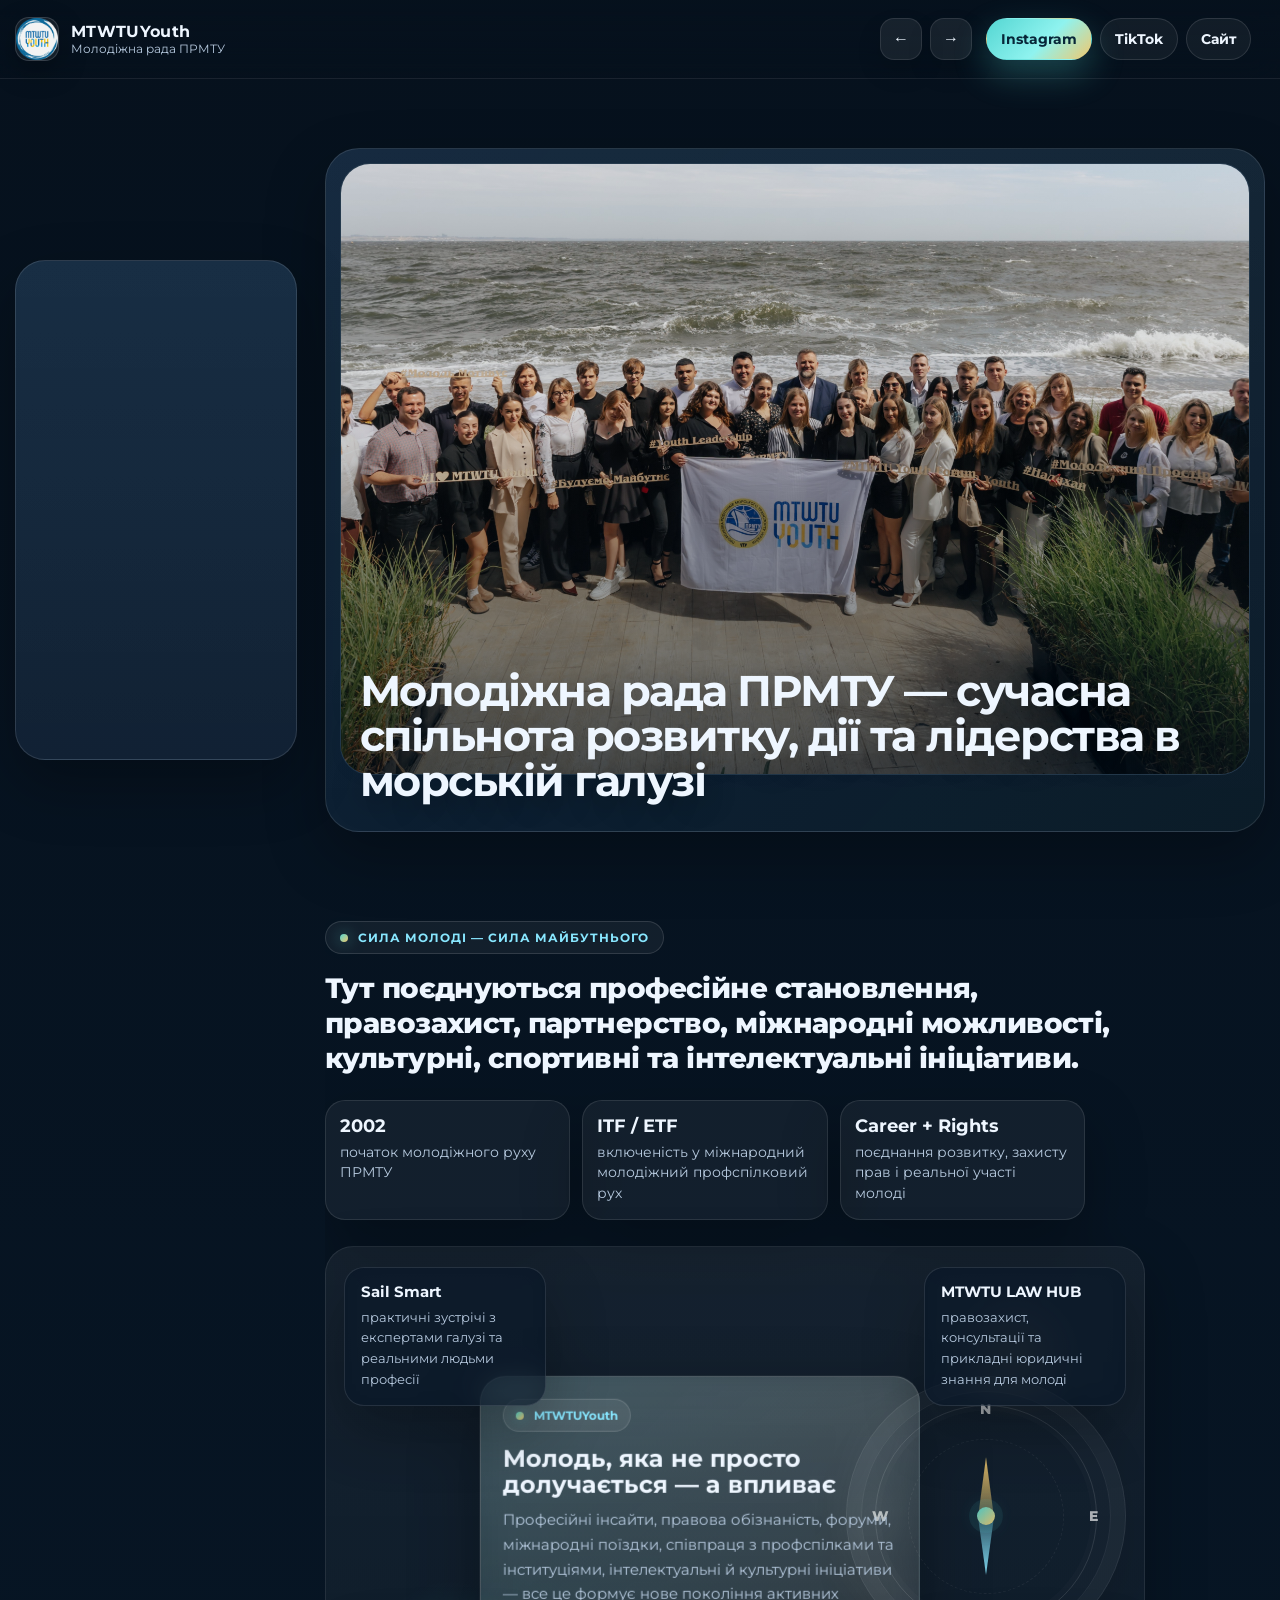
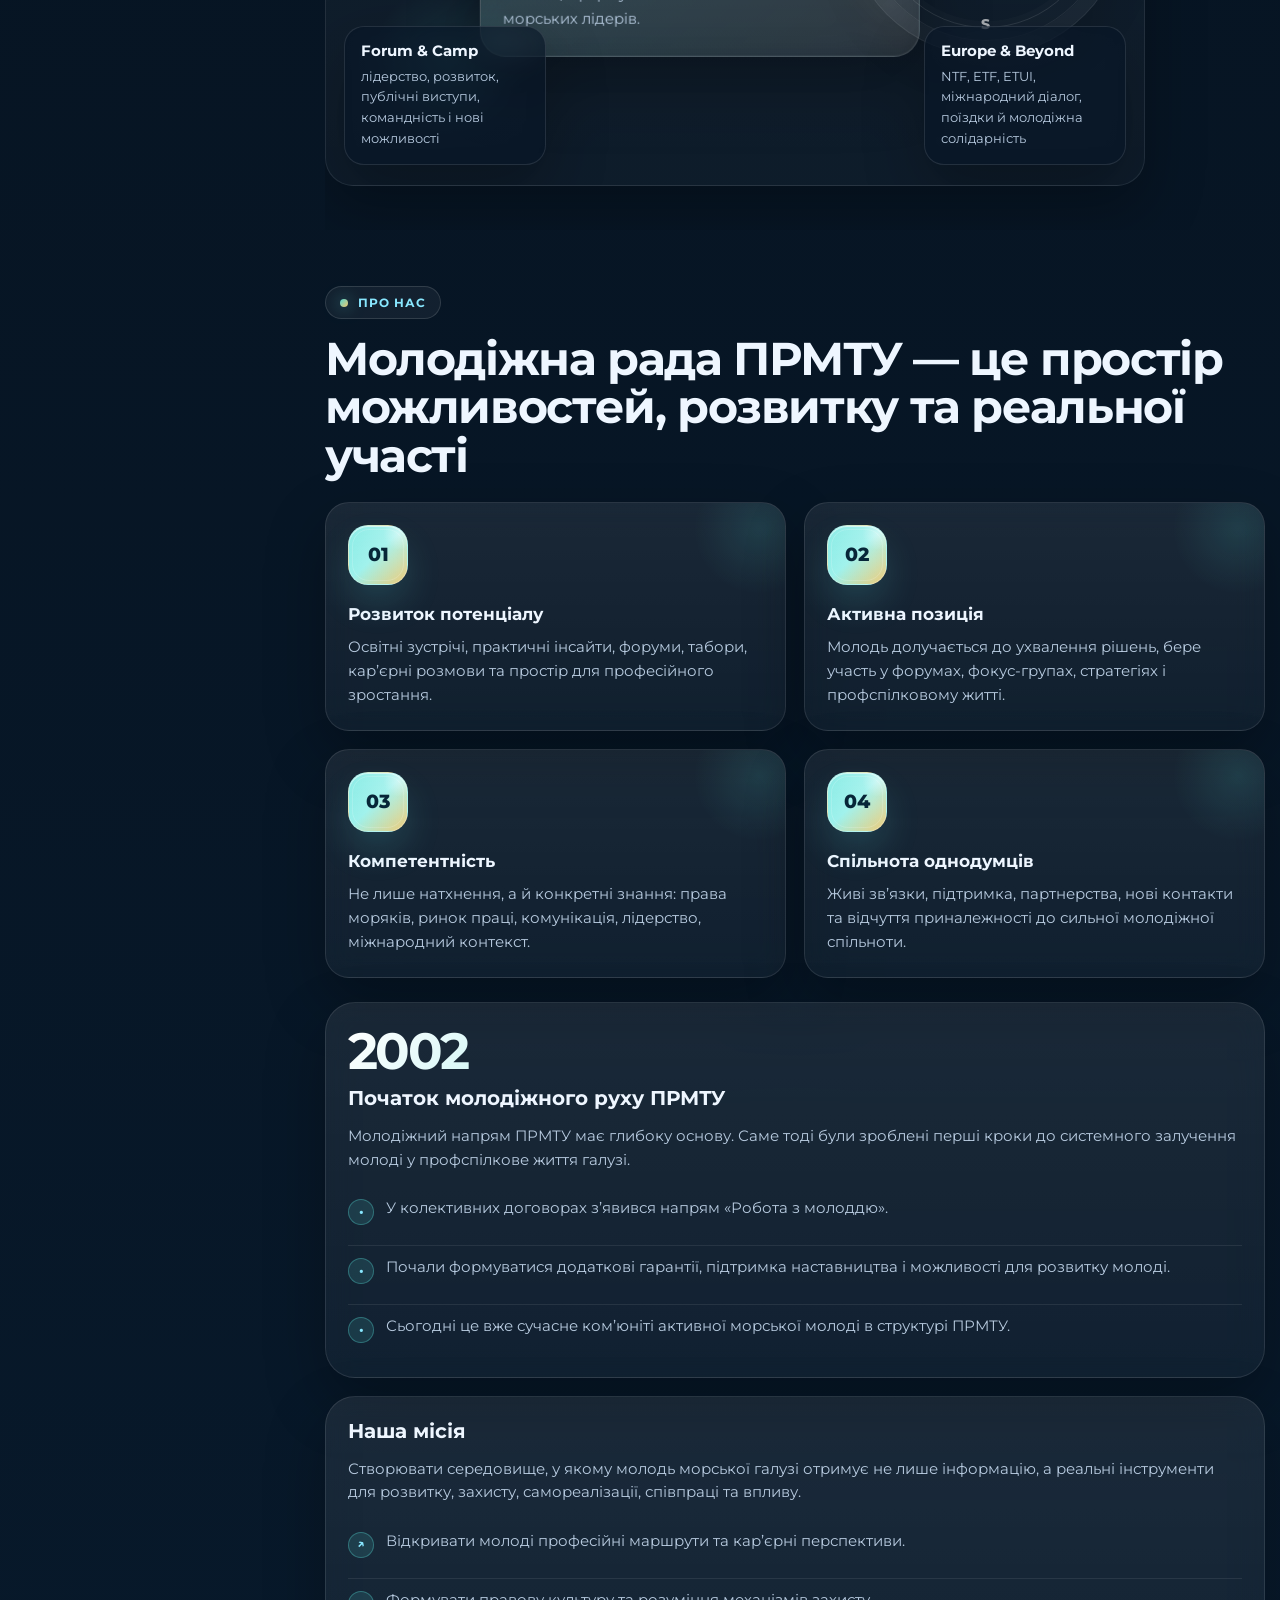
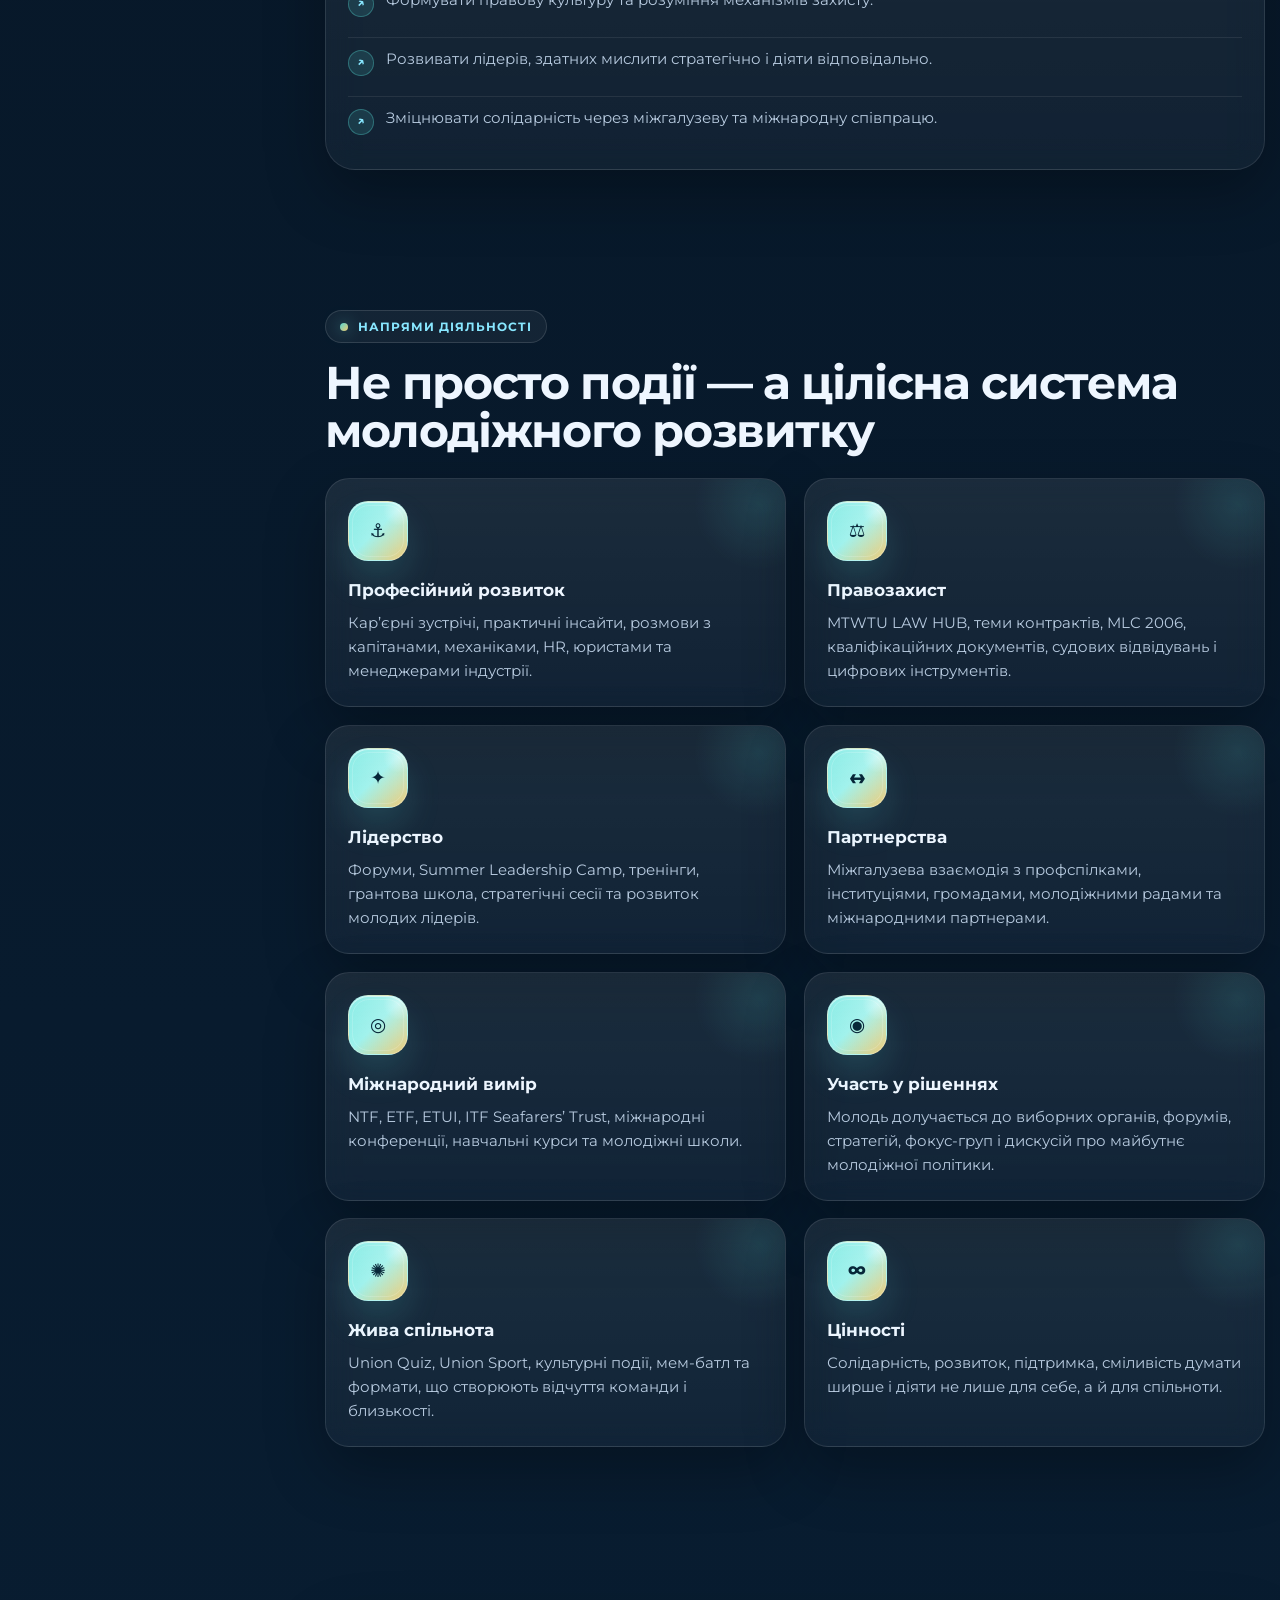
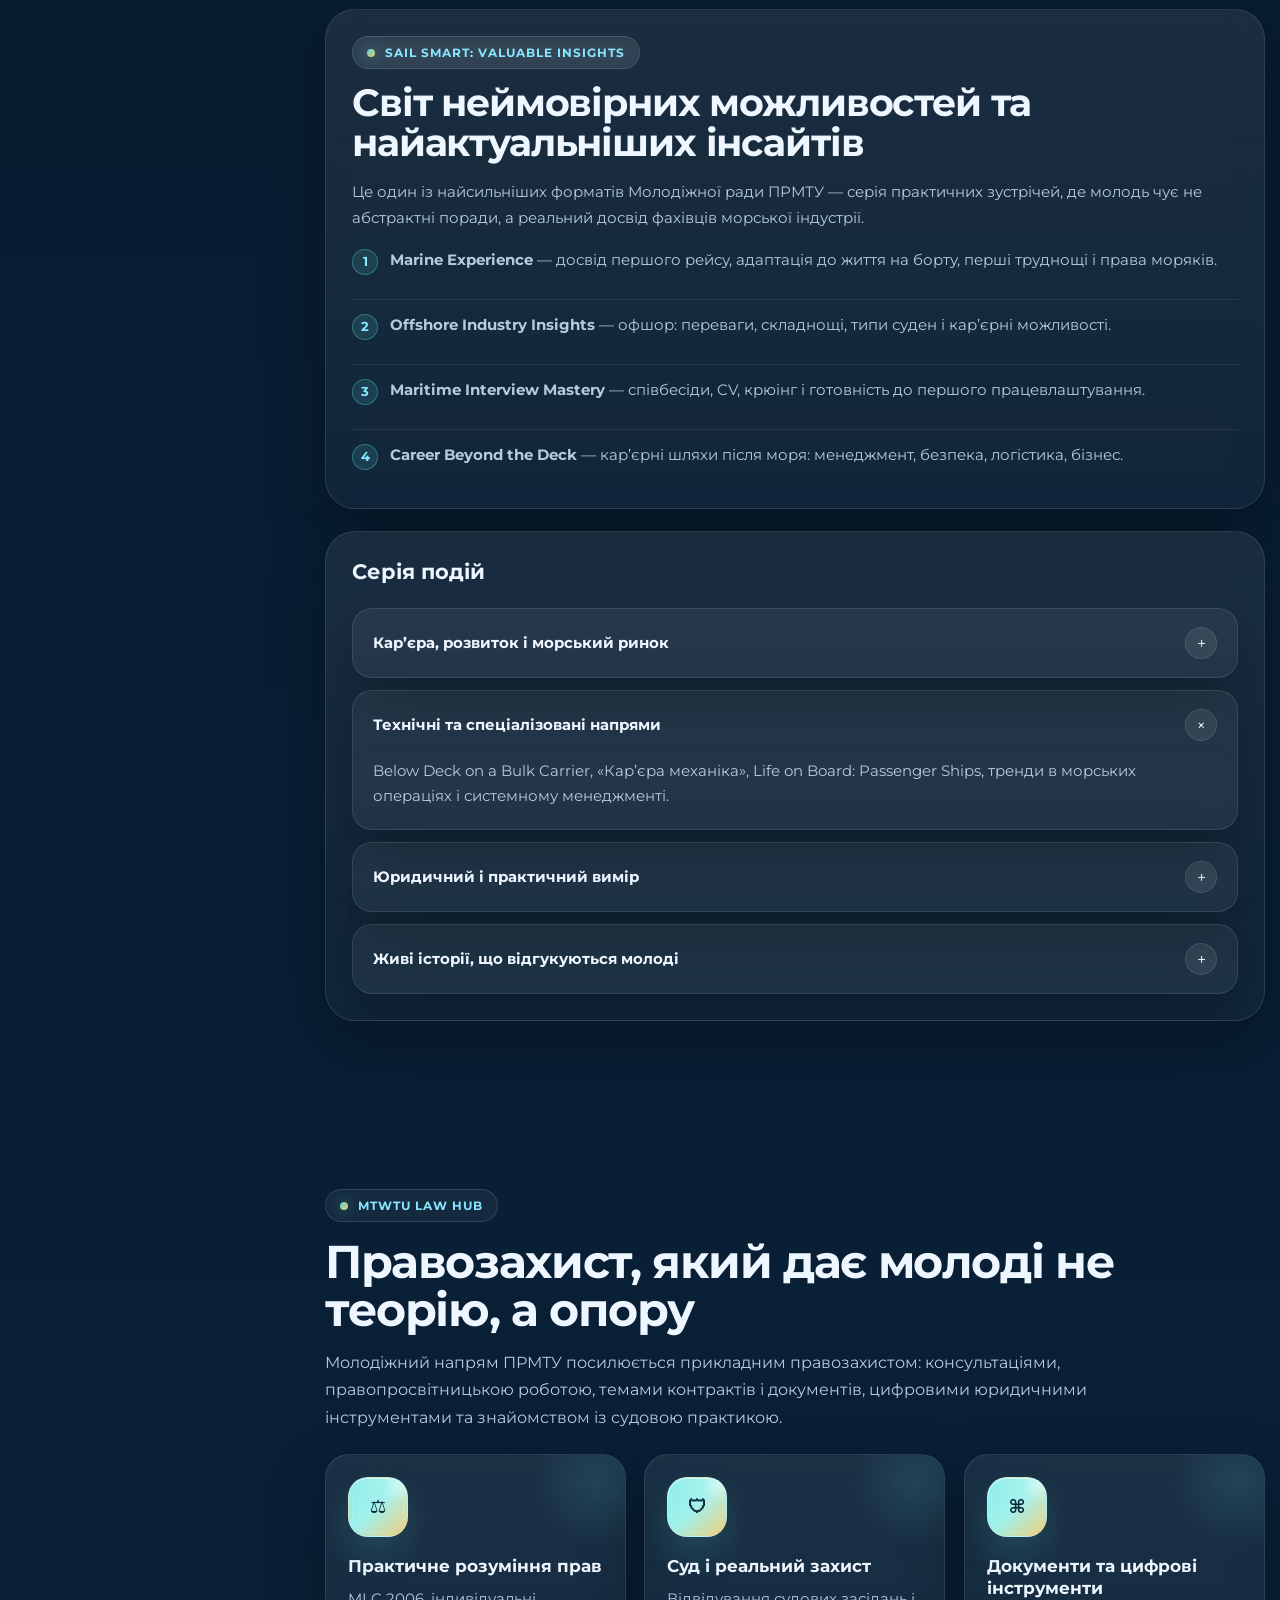
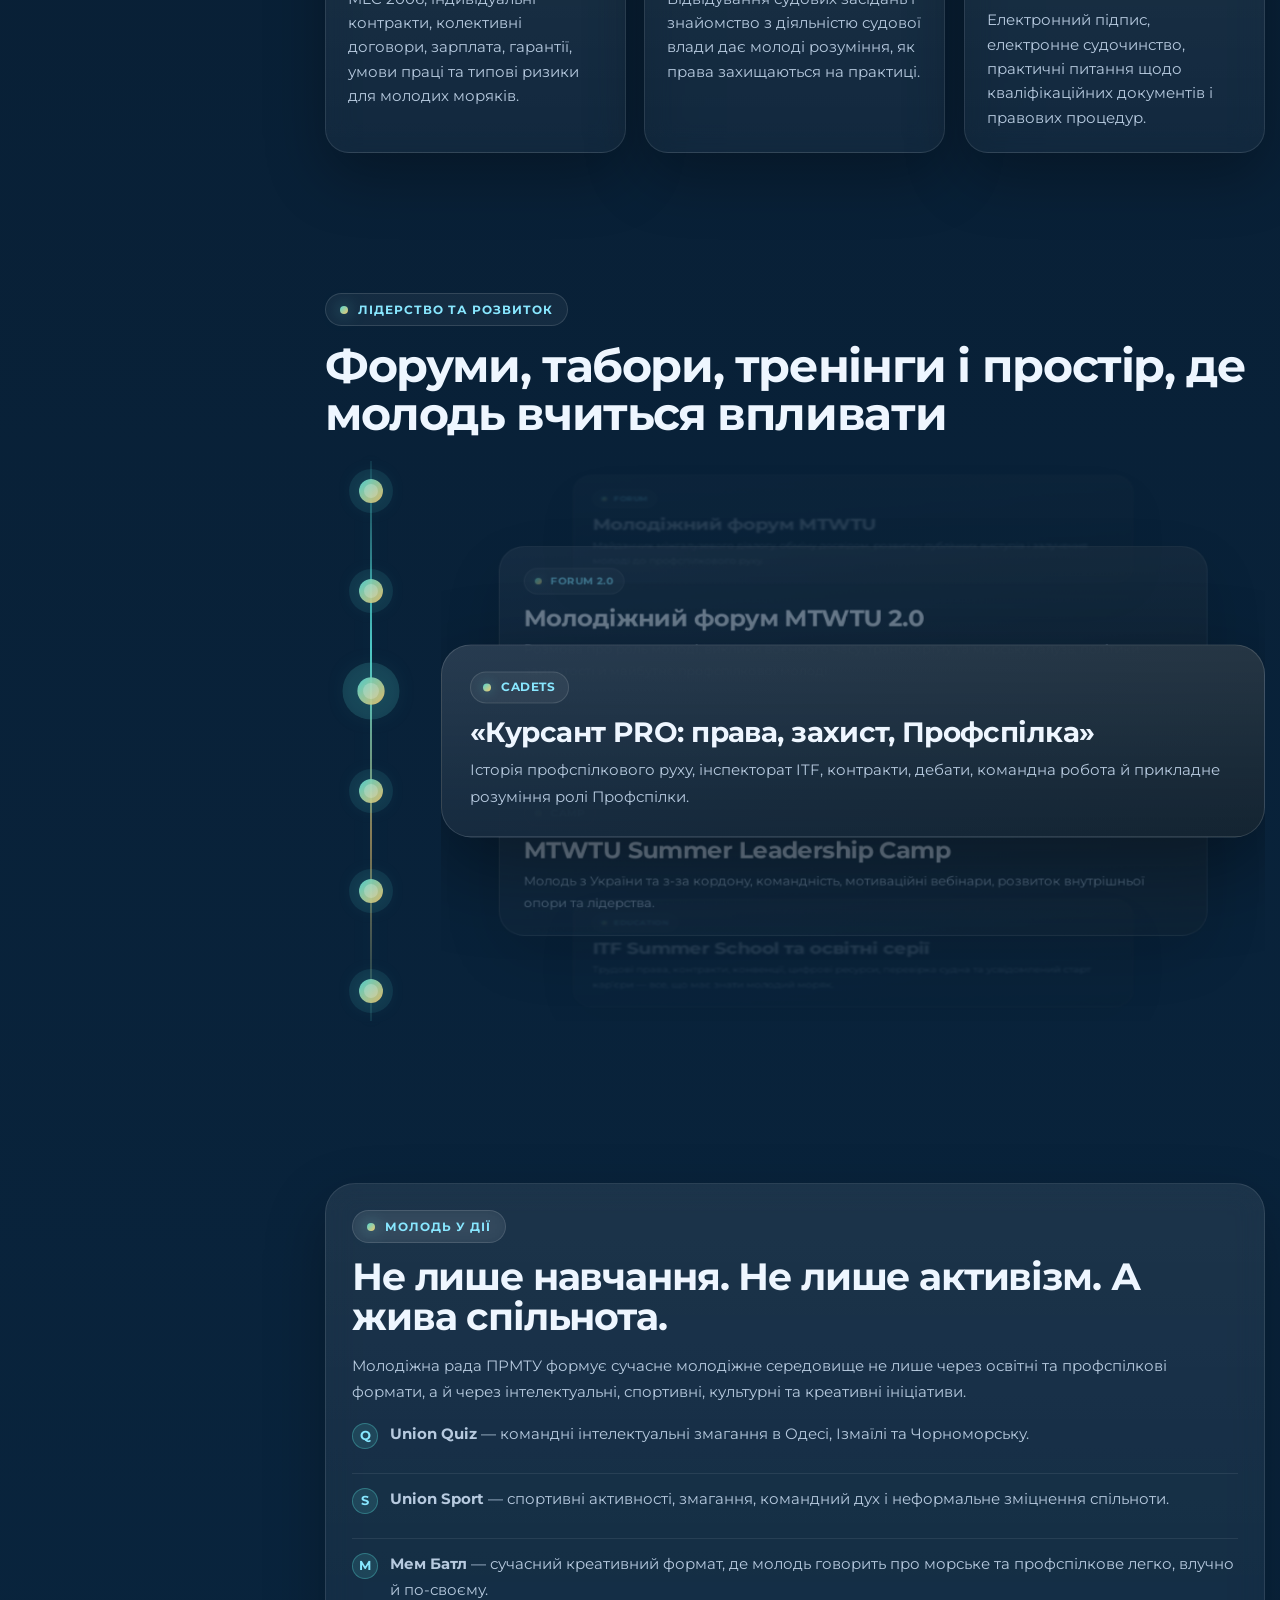
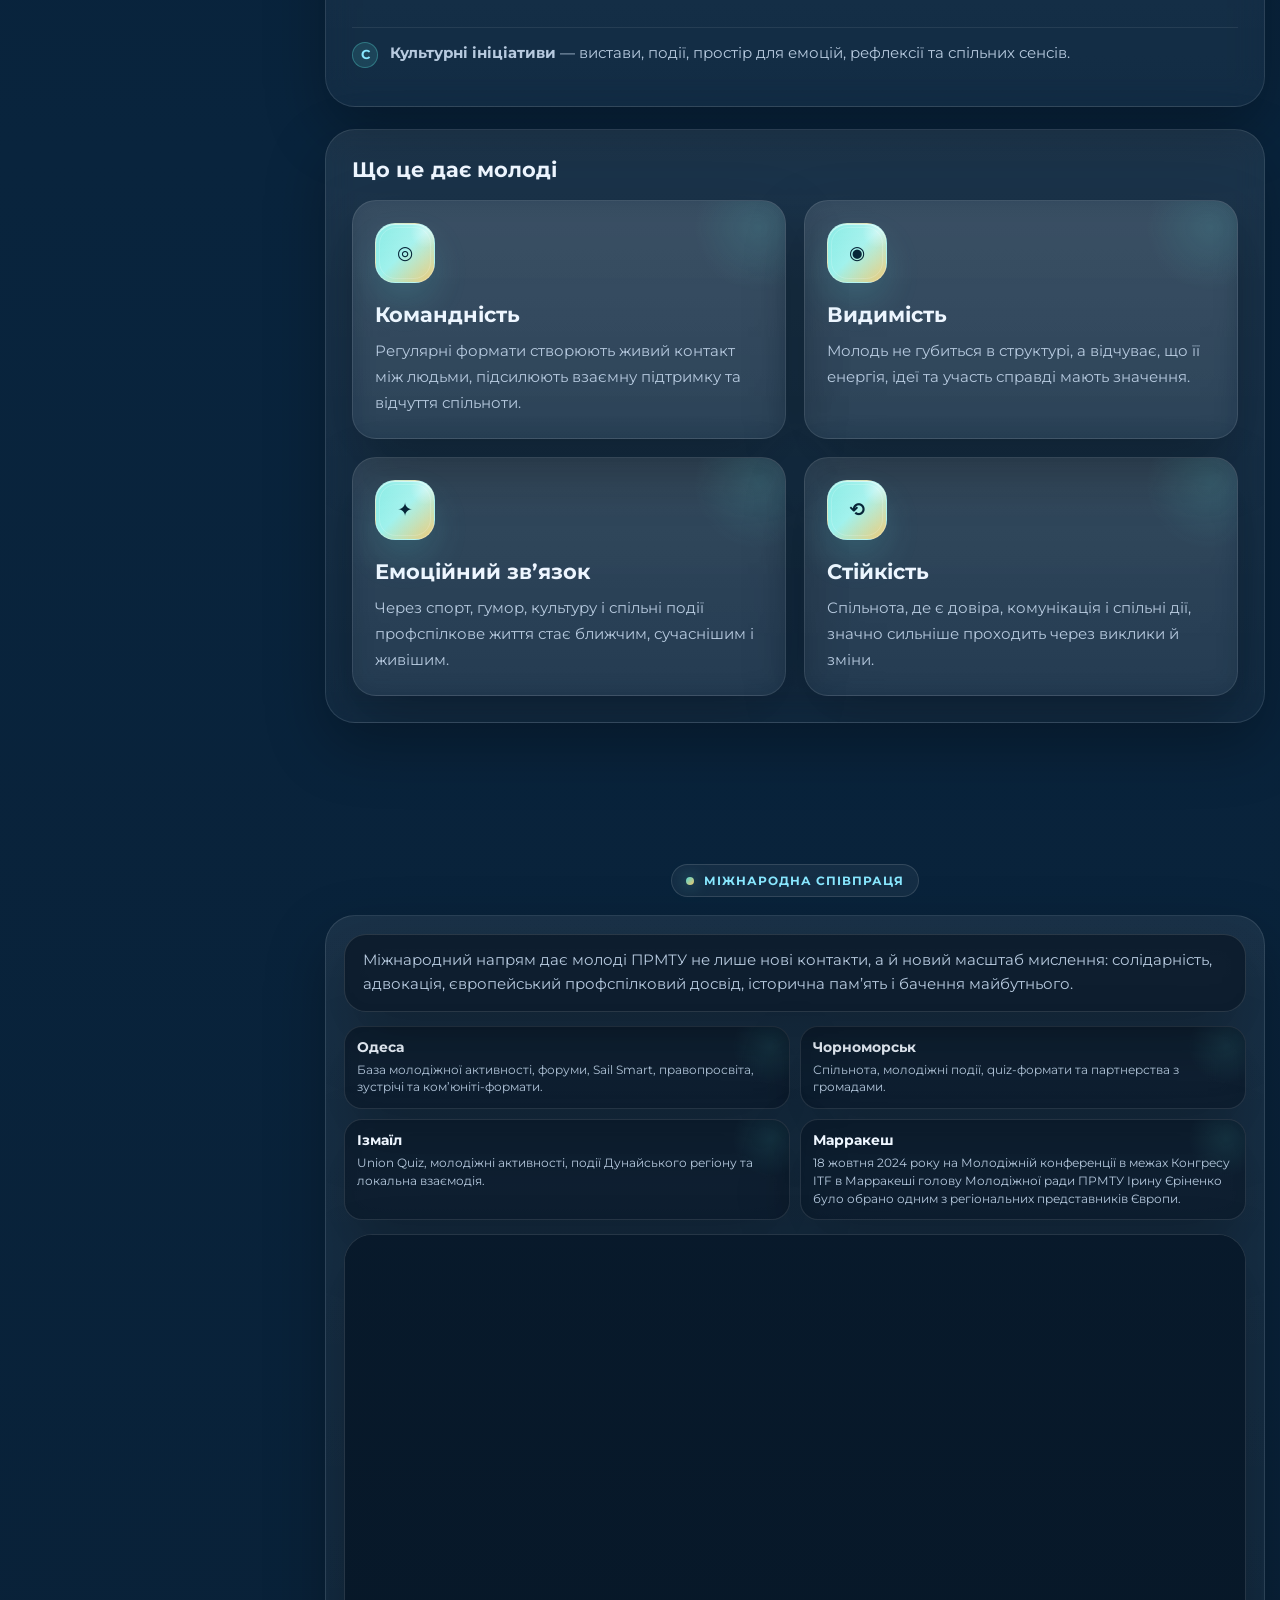
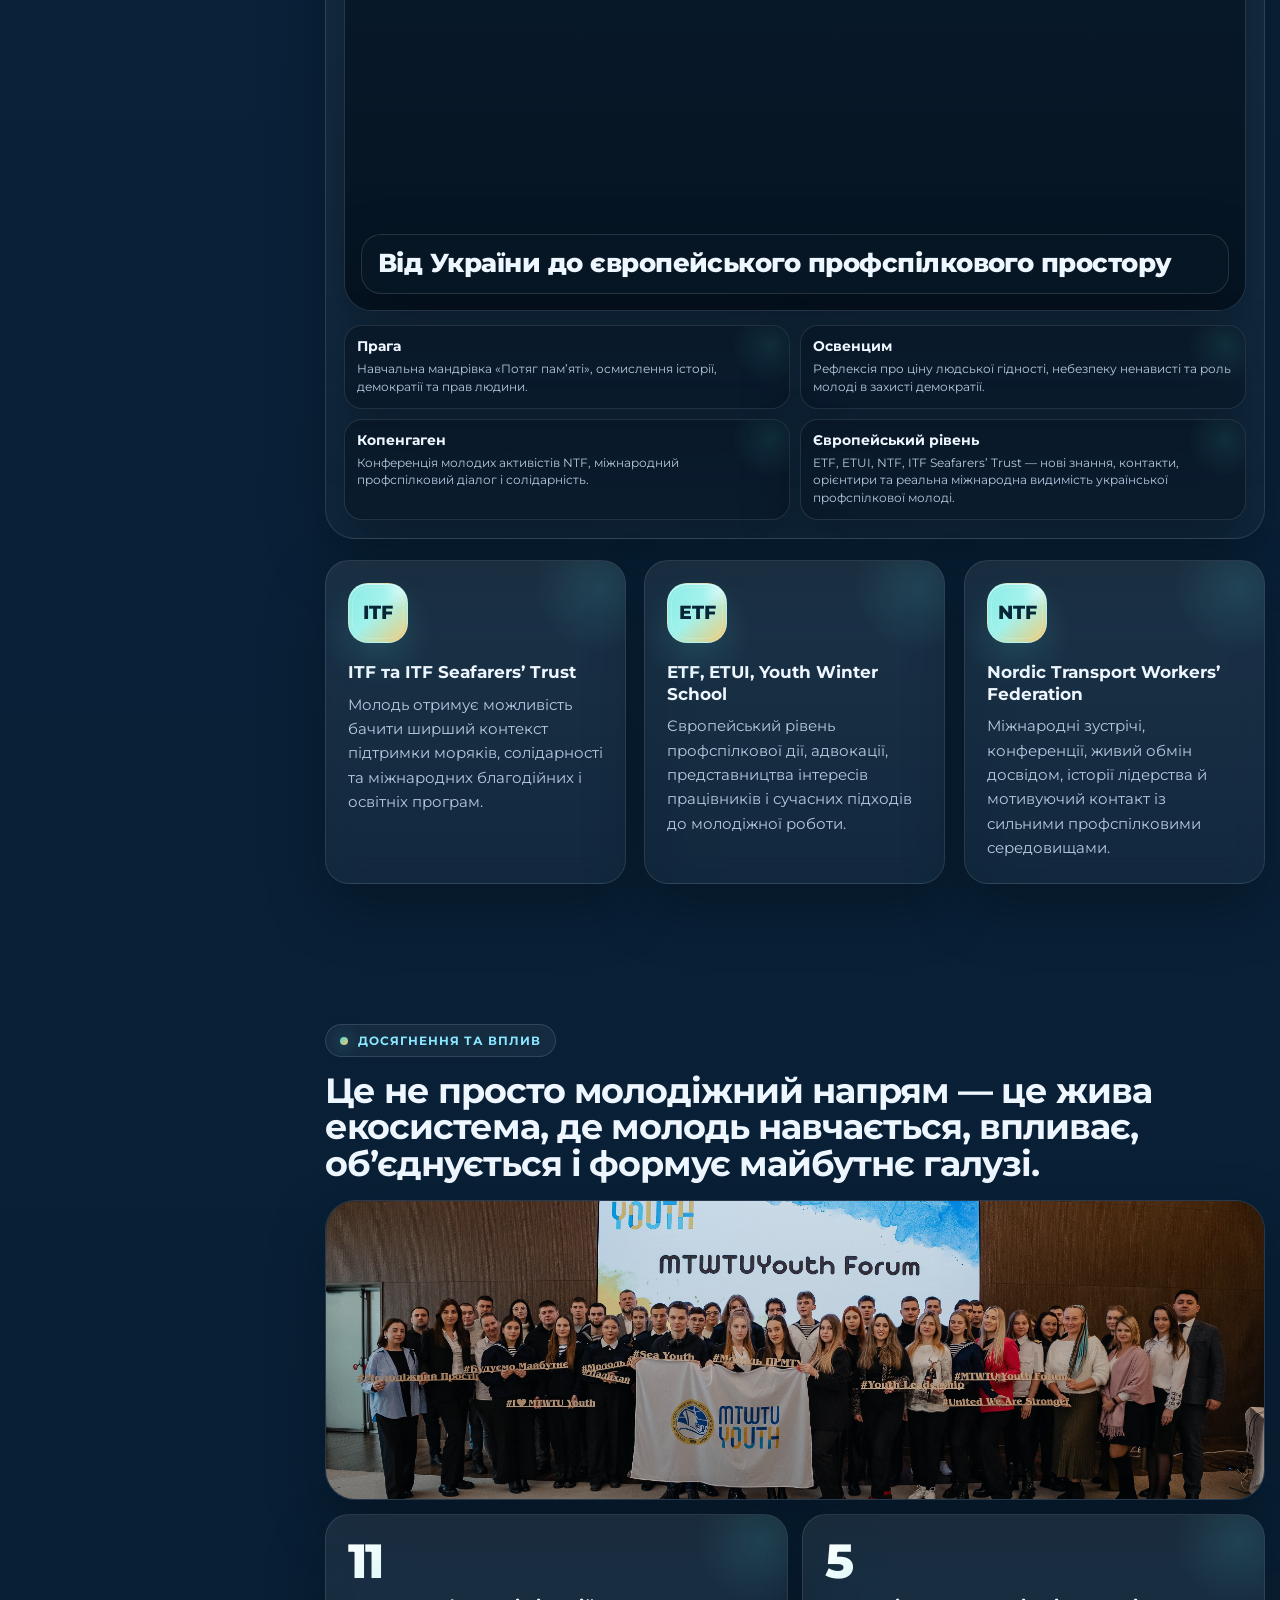
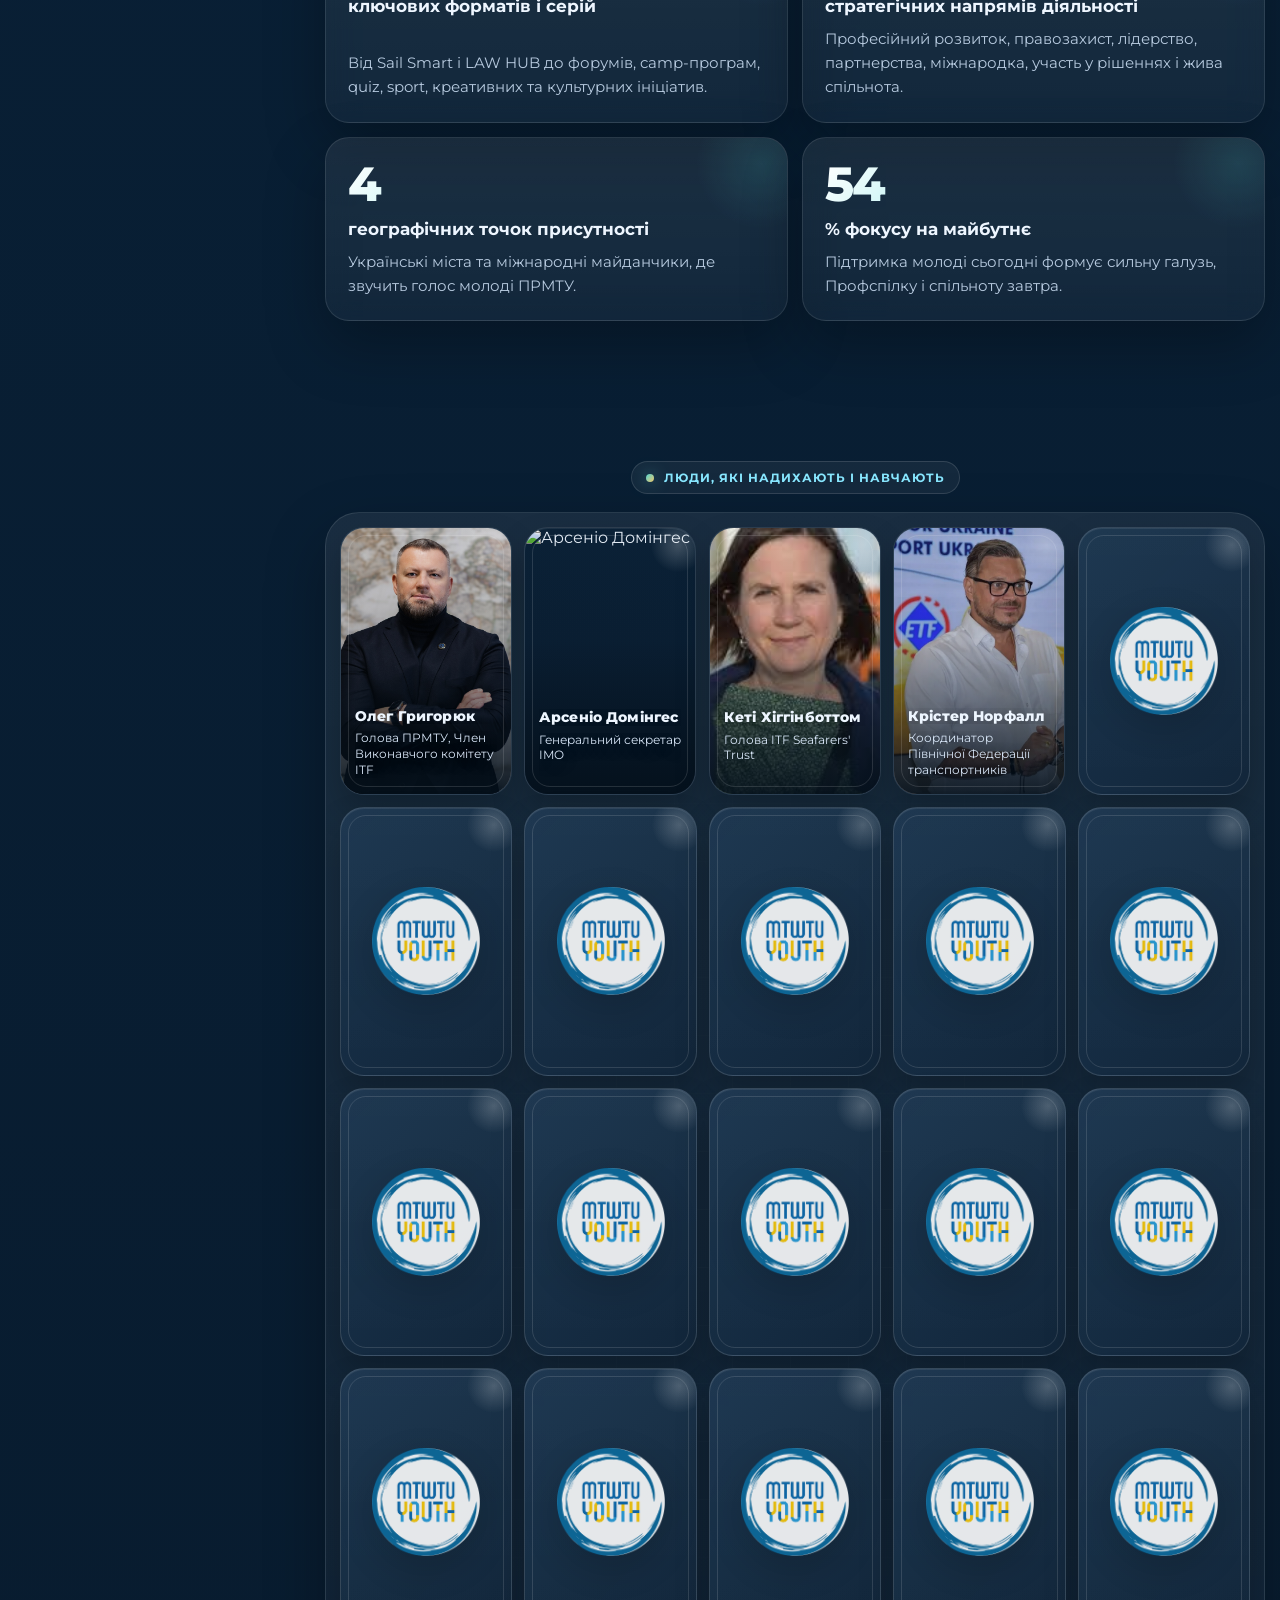
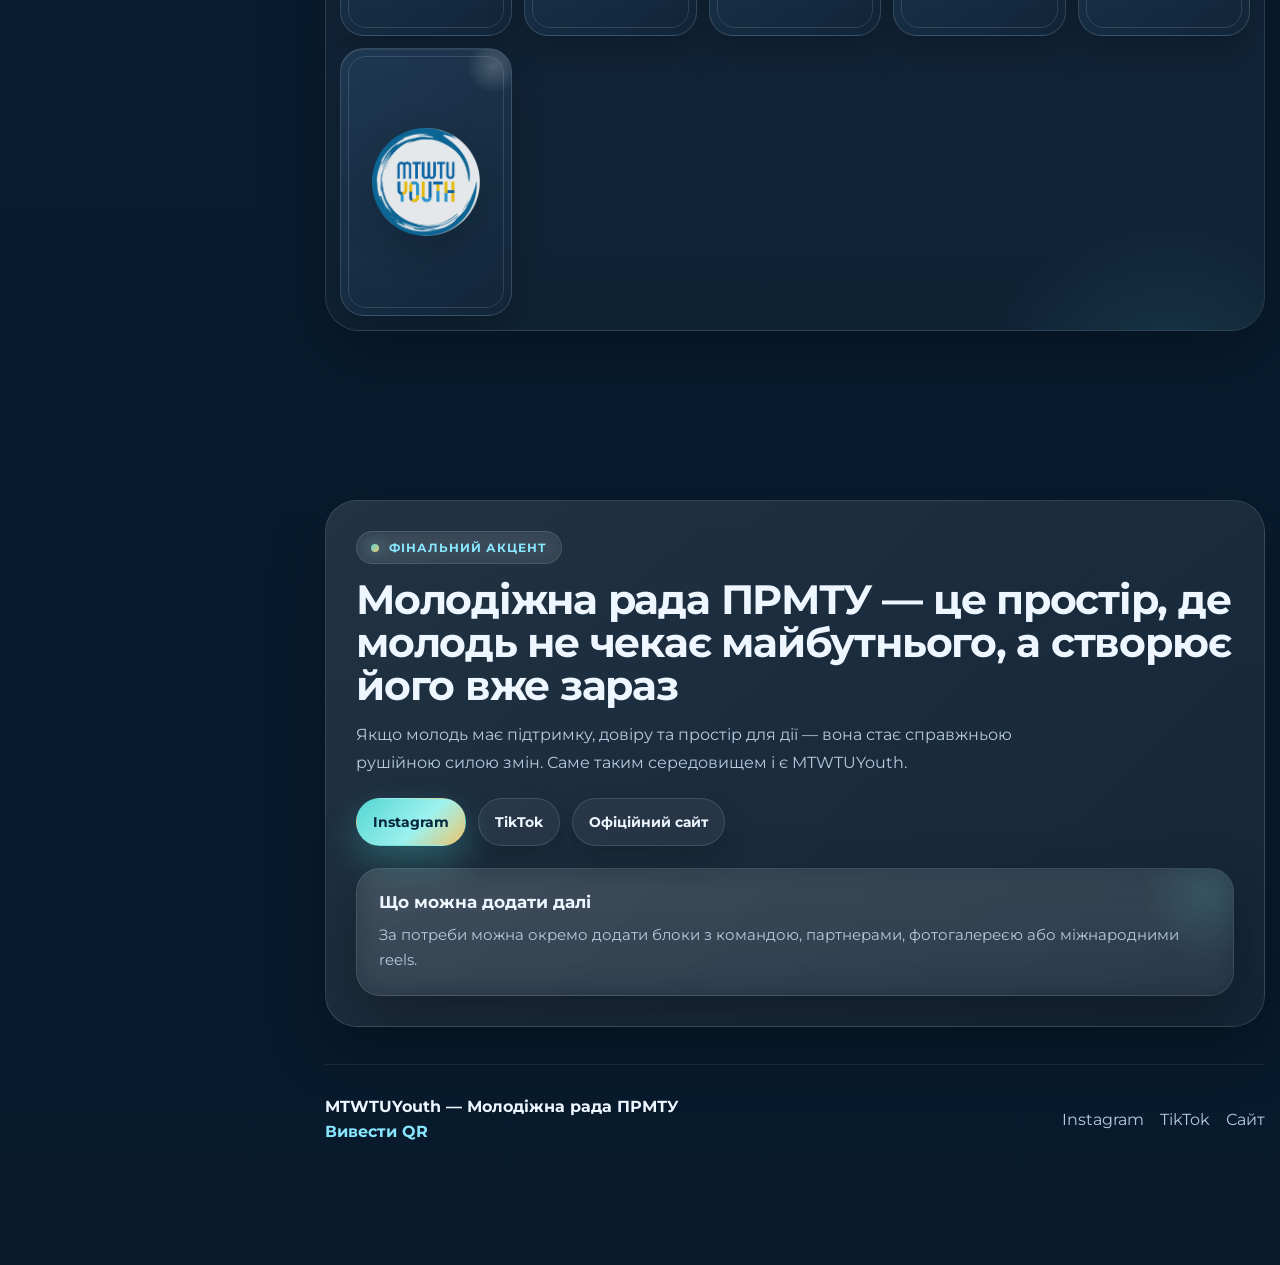
==== commit b3fb4485: "Update index.html" ====
--- a/index.html
+++ b/index.html
@@ -2700,55 +2700,374 @@
         </div>
       </section>
 
-      <section class="section" id="voices">
-        <div class="reveal center">
-          <span class="eyebrow">Люди, які надихають і навчають</span>
-        </div>
-
-        <div class="voices-stage reveal">
-          <div class="voices-grid">
-            <article class="speaker-card">
-              <div class="speaker-card-inner">
-                <div class="speaker-face speaker-back">
-                  <img class="speaker-back-logo" src="images/logo%201.png" alt="MTWTUYouth">
-                </div>
-                <div class="speaker-face speaker-front">
-                  <div class="speaker-photo-wrap">
-                    <img src="images/OI.jpeg" alt="Олег ГРИГОРЮК">
-                  </div>
-                  <div class="speaker-info">
-                    <strong class="speaker-name">Олег ГРИГОРЮК</strong>
-                    <span class="speaker-role">Голова ПРМТУ</span>
-                  </div>
-                </div>
-              </div>
-            </article>
-
-            <article class="speaker-card"><div class="speaker-card-inner"><div class="speaker-face speaker-back"><img class="speaker-back-logo" src="images/logo%201.png" alt="MTWTUYouth"></div><div class="speaker-face speaker-front"><div class="speaker-photo-wrap"><img src="images/logo%201.png" alt="Новий спікер"></div><div class="speaker-info"><strong class="speaker-name">Новий спікер</strong><span class="speaker-role">Посада / роль спікера</span></div></div></div></article>
-            <article class="speaker-card"><div class="speaker-card-inner"><div class="speaker-face speaker-back"><img class="speaker-back-logo" src="images/logo%201.png" alt="MTWTUYouth"></div><div class="speaker-face speaker-front"><div class="speaker-photo-wrap"><img src="images/logo%201.png" alt="Новий спікер"></div><div class="speaker-info"><strong class="speaker-name">Новий спікер</strong><span class="speaker-role">Посада / роль спікера</span></div></div></div></article>
-            <article class="speaker-card"><div class="speaker-card-inner"><div class="speaker-face speaker-back"><img class="speaker-back-logo" src="images/logo%201.png" alt="MTWTUYouth"></div><div class="speaker-face speaker-front"><div class="speaker-photo-wrap"><img src="images/logo%201.png" alt="Новий спікер"></div><div class="speaker-info"><strong class="speaker-name">Новий спікер</strong><span class="speaker-role">Посада / роль спікера</span></div></div></div></article>
-            <article class="speaker-card"><div class="speaker-card-inner"><div class="speaker-face speaker-back"><img class="speaker-back-logo" src="images/logo%201.png" alt="MTWTUYouth"></div><div class="speaker-face speaker-front"><div class="speaker-photo-wrap"><img src="images/logo%201.png" alt="Новий спікер"></div><div class="speaker-info"><strong class="speaker-name">Новий спікер</strong><span class="speaker-role">Посада / роль спікера</span></div></div></div></article>
-            <article class="speaker-card"><div class="speaker-card-inner"><div class="speaker-face speaker-back"><img class="speaker-back-logo" src="images/logo%201.png" alt="MTWTUYouth"></div><div class="speaker-face speaker-front"><div class="speaker-photo-wrap"><img src="images/logo%201.png" alt="Новий спікер"></div><div class="speaker-info"><strong class="speaker-name">Новий спікер</strong><span class="speaker-role">Посада / роль спікера</span></div></div></div></article>
-            <article class="speaker-card"><div class="speaker-card-inner"><div class="speaker-face speaker-back"><img class="speaker-back-logo" src="images/logo%201.png" alt="MTWTUYouth"></div><div class="speaker-face speaker-front"><div class="speaker-photo-wrap"><img src="images/logo%201.png" alt="Новий спікер"></div><div class="speaker-info"><strong class="speaker-name">Новий спікер</strong><span class="speaker-role">Посада / роль спікера</span></div></div></div></article>
-
-            <article class="speaker-card"><div class="speaker-card-inner"><div class="speaker-face speaker-back"><img class="speaker-back-logo" src="images/logo%201.png" alt="MTWTUYouth"></div><div class="speaker-face speaker-front"><div class="speaker-photo-wrap"><img src="images/logo%201.png" alt="Новий спікер"></div><div class="speaker-info"><strong class="speaker-name">Новий спікер</strong><span class="speaker-role">Посада / роль спікера</span></div></div></div></article>
-            <article class="speaker-card"><div class="speaker-card-inner"><div class="speaker-face speaker-back"><img class="speaker-back-logo" src="images/logo%201.png" alt="MTWTUYouth"></div><div class="speaker-face speaker-front"><div class="speaker-photo-wrap"><img src="images/logo%201.png" alt="Новий спікер"></div><div class="speaker-info"><strong class="speaker-name">Новий спікер</strong><span class="speaker-role">Посада / роль спікера</span></div></div></div></article>
-            <article class="speaker-card"><div class="speaker-card-inner"><div class="speaker-face speaker-back"><img class="speaker-back-logo" src="images/logo%201.png" alt="MTWTUYouth"></div><div class="speaker-face speaker-front"><div class="speaker-photo-wrap"><img src="images/logo%201.png" alt="Новий спікер"></div><div class="speaker-info"><strong class="speaker-name">Новий спікер</strong><span class="speaker-role">Посада / роль спікера</span></div></div></div></article>
-            <article class="speaker-card"><div class="speaker-card-inner"><div class="speaker-face speaker-back"><img class="speaker-back-logo" src="images/logo%201.png" alt="MTWTUYouth"></div><div class="speaker-face speaker-front"><div class="speaker-photo-wrap"><img src="images/logo%201.png" alt="Новий спікер"></div><div class="speaker-info"><strong class="speaker-name">Новий спікер</strong><span class="speaker-role">Посада / роль спікера</span></div></div></div></article>
-            <article class="speaker-card"><div class="speaker-card-inner"><div class="speaker-face speaker-back"><img class="speaker-back-logo" src="images/logo%201.png" alt="MTWTUYouth"></div><div class="speaker-face speaker-front"><div class="speaker-photo-wrap"><img src="images/logo%201.png" alt="Новий спікер"></div><div class="speaker-info"><strong class="speaker-name">Новий спікер</strong><span class="speaker-role">Посада / роль спікера</span></div></div></div></article>
-            <article class="speaker-card"><div class="speaker-card-inner"><div class="speaker-face speaker-back"><img class="speaker-back-logo" src="images/logo%201.png" alt="MTWTUYouth"></div><div class="speaker-face speaker-front"><div class="speaker-photo-wrap"><img src="images/logo%201.png" alt="Новий спікер"></div><div class="speaker-info"><strong class="speaker-name">Новий спікер</strong><span class="speaker-role">Посада / роль спікера</span></div></div></div></article>
-            <article class="speaker-card"><div class="speaker-card-inner"><div class="speaker-face speaker-back"><img class="speaker-back-logo" src="images/logo%201.png" alt="MTWTUYouth"></div><div class="speaker-face speaker-front"><div class="speaker-photo-wrap"><img src="images/logo%201.png" alt="Новий спікер"></div><div class="speaker-info"><strong class="speaker-name">Новий спікер</strong><span class="speaker-role">Посада / роль спікера</span></div></div></div></article>
-
-            <article class="speaker-card"><div class="speaker-card-inner"><div class="speaker-face speaker-back"><img class="speaker-back-logo" src="images/logo%201.png" alt="MTWTUYouth"></div><div class="speaker-face speaker-front"><div class="speaker-photo-wrap"><img src="images/logo%201.png" alt="Новий спікер"></div><div class="speaker-info"><strong class="speaker-name">Новий спікер</strong><span class="speaker-role">Посада / роль спікера</span></div></div></div></article>
-            <article class="speaker-card"><div class="speaker-card-inner"><div class="speaker-face speaker-back"><img class="speaker-back-logo" src="images/logo%201.png" alt="MTWTUYouth"></div><div class="speaker-face speaker-front"><div class="speaker-photo-wrap"><img src="images/logo%201.png" alt="Новий спікер"></div><div class="speaker-info"><strong class="speaker-name">Новий спікер</strong><span class="speaker-role">Посада / роль спікера</span></div></div></div></article>
-            <article class="speaker-card"><div class="speaker-card-inner"><div class="speaker-face speaker-back"><img class="speaker-back-logo" src="images/logo%201.png" alt="MTWTUYouth"></div><div class="speaker-face speaker-front"><div class="speaker-photo-wrap"><img src="images/logo%201.png" alt="Новий спікер"></div><div class="speaker-info"><strong class="speaker-name">Новий спікер</strong><span class="speaker-role">Посада / роль спікера</span></div></div></div></article>
-            <article class="speaker-card"><div class="speaker-card-inner"><div class="speaker-face speaker-back"><img class="speaker-back-logo" src="images/logo%201.png" alt="MTWTUYouth"></div><div class="speaker-face speaker-front"><div class="speaker-photo-wrap"><img src="images/logo%201.png" alt="Новий спікер"></div><div class="speaker-info"><strong class="speaker-name">Новий спікер</strong><span class="speaker-role">Посада / роль спікера</span></div></div></div></article>
-            <article class="speaker-card"><div class="speaker-card-inner"><div class="speaker-face speaker-back"><img class="speaker-back-logo" src="images/logo%201.png" alt="MTWTUYouth"></div><div class="speaker-face speaker-front"><div class="speaker-photo-wrap"><img src="images/logo%201.png" alt="Новий спікер"></div><div class="speaker-info"><strong class="speaker-name">Новий спікер</strong><span class="speaker-role">Посада / роль спікера</span></div></div></div></article>
-            <article class="speaker-card"><div class="speaker-card-inner"><div class="speaker-face speaker-back"><img class="speaker-back-logo" src="images/logo%201.png" alt="MTWTUYouth"></div><div class="speaker-face speaker-front"><div class="speaker-photo-wrap"><img src="images/logo%201.png" alt="Новий спікер"></div><div class="speaker-info"><strong class="speaker-name">Новий спікер</strong><span class="speaker-role">Посада / роль спікера</span></div></div></div></article>
-            <article class="speaker-card"><div class="speaker-card-inner"><div class="speaker-face speaker-back"><img class="speaker-back-logo" src="images/logo%201.png" alt="MTWTUYouth"></div><div class="speaker-face speaker-front"><div class="speaker-photo-wrap"><img src="images/logo%201.png" alt="Новий спікер"></div><div class="speaker-info"><strong class="speaker-name">Новий спікер</strong><span class="speaker-role">Посада / роль спікера</span></div></div></div></article>
-          </div>
-        </div>
-      </section>
+     <section class="section" id="voices">
+  <div class="reveal center">
+    <span class="eyebrow">Люди, які надихають і навчають</span>
+  </div>
+
+  <div class="voices-stage reveal">
+    <div class="voices-grid">
+
+      <article class="speaker-card">
+        <div class="speaker-card-inner">
+          <div class="speaker-face speaker-back">
+            <img class="speaker-back-logo" src="images/logo%201.png" alt="MTWTUYouth">
+          </div>
+          <div class="speaker-face speaker-front">
+            <div class="speaker-photo-wrap">
+              <img src="images/photo1.jpeg" alt="Олег Григорюк">
+            </div>
+            <div class="speaker-info">
+              <strong class="speaker-name">Олег Григорюк</strong>
+              <span class="speaker-role">Голова ПРМТУ, Член Виконавчого комітету ITF</span>
+            </div>
+          </div>
+        </div>
+      </article>
+
+      <article class="speaker-card">
+        <div class="speaker-card-inner">
+          <div class="speaker-face speaker-back">
+            <img class="speaker-back-logo" src="images/logo%201.png" alt="MTWTUYouth">
+          </div>
+          <div class="speaker-face speaker-front">
+            <div class="speaker-photo-wrap">
+              <img src="images/photo2.jpg" alt="Арсеніо Домінгес">
+            </div>
+            <div class="speaker-info">
+              <strong class="speaker-name">Арсеніо Домінгес</strong>
+              <span class="speaker-role">Генеральний секретар IMO</span>
+            </div>
+          </div>
+        </div>
+      </article>
+
+      <article class="speaker-card">
+        <div class="speaker-card-inner">
+          <div class="speaker-face speaker-back">
+            <img class="speaker-back-logo" src="images/logo%201.png" alt="MTWTUYouth">
+          </div>
+          <div class="speaker-face speaker-front">
+            <div class="speaker-photo-wrap">
+              <img src="images/photo3.jfif" alt="Кеті Хіггінботтом">
+            </div>
+            <div class="speaker-info">
+              <strong class="speaker-name">Кеті Хіггінботтом</strong>
+              <span class="speaker-role">Голова ITF Seafarers' Trust</span>
+            </div>
+          </div>
+        </div>
+      </article>
+
+      <article class="speaker-card">
+        <div class="speaker-card-inner">
+          <div class="speaker-face speaker-back">
+            <img class="speaker-back-logo" src="images/logo%201.png" alt="MTWTUYouth">
+          </div>
+          <div class="speaker-face speaker-front">
+            <div class="speaker-photo-wrap">
+              <img src="images/photo4.jpg" alt="Крістер Норфалл">
+            </div>
+            <div class="speaker-info">
+              <strong class="speaker-name">Крістер Норфалл</strong>
+              <span class="speaker-role">Координатор Північної Федерації транспортників</span>
+            </div>
+          </div>
+        </div>
+      </article>
+
+      <article class="speaker-card">
+        <div class="speaker-card-inner">
+          <div class="speaker-face speaker-back">
+            <img class="speaker-back-logo" src="images/logo%201.png" alt="MTWTUYouth">
+          </div>
+          <div class="speaker-face speaker-front">
+            <div class="speaker-photo-wrap">
+              <img src="images/photo5.jpeg" alt="Наталія Єфріменко">
+            </div>
+            <div class="speaker-info">
+              <strong class="speaker-name">Наталія Єфріменко</strong>
+              <span class="speaker-role">ITF Інспектор в Україні</span>
+            </div>
+          </div>
+        </div>
+      </article>
+
+      <article class="speaker-card">
+        <div class="speaker-card-inner">
+          <div class="speaker-face speaker-back">
+            <img class="speaker-back-logo" src="images/logo%201.png" alt="MTWTUYouth">
+          </div>
+          <div class="speaker-face speaker-front">
+            <div class="speaker-photo-wrap">
+              <img src="images/photo6.jfif" alt="Гаррі МакДеніел">
+            </div>
+            <div class="speaker-info">
+              <strong class="speaker-name">Гаррі МакДеніел</strong>
+              <span class="speaker-role">Доктор філософії, академічний директор програми MBA в Університеті WSB у Вроцлаві (Польща)</span>
+            </div>
+          </div>
+        </div>
+      </article>
+
+      <article class="speaker-card">
+        <div class="speaker-card-inner">
+          <div class="speaker-face speaker-back">
+            <img class="speaker-back-logo" src="images/logo%201.png" alt="MTWTUYouth">
+          </div>
+          <div class="speaker-face speaker-front">
+            <div class="speaker-photo-wrap">
+              <img src="images/photo7.png" alt="Сергій Савчук">
+            </div>
+            <div class="speaker-info">
+              <strong class="speaker-name">Сергій Савчук</strong>
+              <span class="speaker-role">Проєктний менеджер Офісу МОП в Україні</span>
+            </div>
+          </div>
+        </div>
+      </article>
+
+      <article class="speaker-card">
+        <div class="speaker-card-inner">
+          <div class="speaker-face speaker-back">
+            <img class="speaker-back-logo" src="images/logo%201.png" alt="MTWTUYouth">
+          </div>
+          <div class="speaker-face speaker-front">
+            <div class="speaker-photo-wrap">
+              <img src="images/photo8.jpg" alt="Олександр Гайдук">
+            </div>
+            <div class="speaker-info">
+              <strong class="speaker-name">Олександр Гайдук</strong>
+              <span class="speaker-role">Директор Департаменту морегосподарського комплексу, транспортної інфраструктури та зв'язку ОД(В)А</span>
+            </div>
+          </div>
+        </div>
+      </article>
+
+      <article class="speaker-card">
+        <div class="speaker-card-inner">
+          <div class="speaker-face speaker-back">
+            <img class="speaker-back-logo" src="images/logo%201.png" alt="MTWTUYouth">
+          </div>
+          <div class="speaker-face speaker-front">
+            <div class="speaker-photo-wrap">
+              <img src="images/photo9.jpg" alt="Марія Попова">
+            </div>
+            <div class="speaker-info">
+              <strong class="speaker-name">Марія Попова</strong>
+              <span class="speaker-role">Представник Уповноваженого Верховної Ради України з прав людини в Одеській області</span>
+            </div>
+          </div>
+        </div>
+      </article>
+
+      <article class="speaker-card">
+        <div class="speaker-card-inner">
+          <div class="speaker-face speaker-back">
+            <img class="speaker-back-logo" src="images/logo%201.png" alt="MTWTUYouth">
+          </div>
+          <div class="speaker-face speaker-front">
+            <div class="speaker-photo-wrap">
+              <img src="images/photo10.PNG" alt="Євгеній Богаченко">
+            </div>
+            <div class="speaker-info">
+              <strong class="speaker-name">Євгеній Богаченко</strong>
+              <span class="speaker-role">Капітан, керівник проєктів Key4mate, beMPC і Estumar</span>
+            </div>
+          </div>
+        </div>
+      </article>
+
+      <article class="speaker-card">
+        <div class="speaker-card-inner">
+          <div class="speaker-face speaker-back">
+            <img class="speaker-back-logo" src="images/logo%201.png" alt="MTWTUYouth">
+          </div>
+          <div class="speaker-face speaker-front">
+            <div class="speaker-photo-wrap">
+              <img src="images/photo11.jpg" alt="Андрій Шархун">
+            </div>
+            <div class="speaker-info">
+              <strong class="speaker-name">Андрій Шархун</strong>
+              <span class="speaker-role">Асоційований партнер товариства з обмеженою відповідальністю “ГЛОБАЛ ОУШЕН ЛІНК”</span>
+            </div>
+          </div>
+        </div>
+      </article>
+
+      <article class="speaker-card">
+        <div class="speaker-card-inner">
+          <div class="speaker-face speaker-back">
+            <img class="speaker-back-logo" src="images/logo%201.png" alt="MTWTUYouth">
+          </div>
+          <div class="speaker-face speaker-front">
+            <div class="speaker-photo-wrap">
+              <img src="images/photo12.JPG" alt="Степан Павлов">
+            </div>
+            <div class="speaker-info">
+              <strong class="speaker-name">Степан Павлов</strong>
+              <span class="speaker-role">Суперінтендант з морських питань та HSQE, а також DDPA та ACSO</span>
+            </div>
+          </div>
+        </div>
+      </article>
+
+      <article class="speaker-card">
+        <div class="speaker-card-inner">
+          <div class="speaker-face speaker-back">
+            <img class="speaker-back-logo" src="images/logo%201.png" alt="MTWTUYouth">
+          </div>
+          <div class="speaker-face speaker-front">
+            <div class="speaker-photo-wrap">
+              <img src="images/photo13.jpg" alt="Іванна Храпко">
+            </div>
+            <div class="speaker-info">
+              <strong class="speaker-name">Іванна Храпко</strong>
+              <span class="speaker-role">Заступниця голови Профспілки працівників державних установ України, Голова Молодіжної ради ФПУ</span>
+            </div>
+          </div>
+        </div>
+      </article>
+
+      <article class="speaker-card">
+        <div class="speaker-card-inner">
+          <div class="speaker-face speaker-back">
+            <img class="speaker-back-logo" src="images/logo%201.png" alt="MTWTUYouth">
+          </div>
+          <div class="speaker-face speaker-front">
+            <div class="speaker-photo-wrap">
+              <img src="images/photo14.JPG" alt="Олександр Муратов">
+            </div>
+            <div class="speaker-info">
+              <strong class="speaker-name">Олександр Муратов</strong>
+              <span class="speaker-role">Фінансовий директор у виробничих та судноплавних компаніях</span>
+            </div>
+          </div>
+        </div>
+      </article>
+
+      <article class="speaker-card">
+        <div class="speaker-card-inner">
+          <div class="speaker-face speaker-back">
+            <img class="speaker-back-logo" src="images/logo%201.png" alt="MTWTUYouth">
+          </div>
+          <div class="speaker-face speaker-front">
+            <div class="speaker-photo-wrap">
+              <img src="images/photo15.jpg" alt="Олександр Таюнов">
+            </div>
+            <div class="speaker-info">
+              <strong class="speaker-name">Олександр Таюнов</strong>
+              <span class="speaker-role">Директор ASP Crew Management Services Ukraine Ltd</span>
+            </div>
+          </div>
+        </div>
+      </article>
+
+      <article class="speaker-card">
+        <div class="speaker-card-inner">
+          <div class="speaker-face speaker-back">
+            <img class="speaker-back-logo" src="images/logo%201.png" alt="MTWTUYouth">
+          </div>
+          <div class="speaker-face speaker-front">
+            <div class="speaker-photo-wrap">
+              <img src="images/photo16.jpg" alt="Наталія Моцна">
+            </div>
+            <div class="speaker-info">
+              <strong class="speaker-name">Наталія Моцна</strong>
+              <span class="speaker-role">HR Global Ocean Link</span>
+            </div>
+          </div>
+        </div>
+      </article>
+
+      <article class="speaker-card">
+        <div class="speaker-card-inner">
+          <div class="speaker-face speaker-back">
+            <img class="speaker-back-logo" src="images/logo%201.png" alt="MTWTUYouth">
+          </div>
+          <div class="speaker-face speaker-front">
+            <div class="speaker-photo-wrap">
+              <img src="images/photo17.PNG" alt="Роман Сардарян">
+            </div>
+            <div class="speaker-info">
+              <strong class="speaker-name">Роман Сардарян</strong>
+              <span class="speaker-role">Телерадіоведучий</span>
+            </div>
+          </div>
+        </div>
+      </article>
+
+      <article class="speaker-card">
+        <div class="speaker-card-inner">
+          <div class="speaker-face speaker-back">
+            <img class="speaker-back-logo" src="images/logo%201.png" alt="MTWTUYouth">
+          </div>
+          <div class="speaker-face speaker-front">
+            <div class="speaker-photo-wrap">
+              <img src="images/photo18.jpg" alt="Андрій Вакарчук">
+            </div>
+            <div class="speaker-info">
+              <strong class="speaker-name">Андрій Вакарчук</strong>
+              <span class="speaker-role">Моряк з ліцензією старшого помічника капітана та багаторічним досвідом роботи в офшорі</span>
+            </div>
+          </div>
+        </div>
+      </article>
+
+      <article class="speaker-card">
+        <div class="speaker-card-inner">
+          <div class="speaker-face speaker-back">
+            <img class="speaker-back-logo" src="images/logo%201.png" alt="MTWTUYouth">
+          </div>
+          <div class="speaker-face speaker-front">
+            <div class="speaker-photo-wrap">
+              <img src="images/photo19.PNG" alt="Віталій Копиш">
+            </div>
+            <div class="speaker-info">
+              <strong class="speaker-name">Віталій Копиш</strong>
+              <span class="speaker-role">Профспілковий тренер, медіатор, менеджер освітніх проєктів та військовослужбовець НГУ</span>
+            </div>
+          </div>
+        </div>
+      </article>
+
+      <article class="speaker-card">
+        <div class="speaker-card-inner">
+          <div class="speaker-face speaker-back">
+            <img class="speaker-back-logo" src="images/logo%201.png" alt="MTWTUYouth">
+          </div>
+          <div class="speaker-face speaker-front">
+            <div class="speaker-photo-wrap">
+              <img src="images/photo20.jfif" alt="Кирило Фроленков">
+            </div>
+            <div class="speaker-info">
+              <strong class="speaker-name">Кирило Фроленков</strong>
+              <span class="speaker-role">Третій помічник капітана</span>
+            </div>
+          </div>
+        </div>
+      </article>
+
+      <article class="speaker-card">
+        <div class="speaker-card-inner">
+          <div class="speaker-face speaker-back">
+            <img class="speaker-back-logo" src="images/logo%201.png" alt="MTWTUYouth">
+          </div>
+          <div class="speaker-face speaker-front">
+            <div class="speaker-photo-wrap">
+              <img src="images/photo21.PNG" alt="Артем Акулович">
+            </div>
+            <div class="speaker-info">
+              <strong class="speaker-name">Артем Акулович</strong>
+              <span class="speaker-role">Другий помічник капітана на пасажирському флоті</span>
+            </div>
+          </div>
+        </div>
+      </article>
+
+    </div>
+  </div>
+</section>
 
       <section class="section" id="contact">
         <div class="cta reveal">
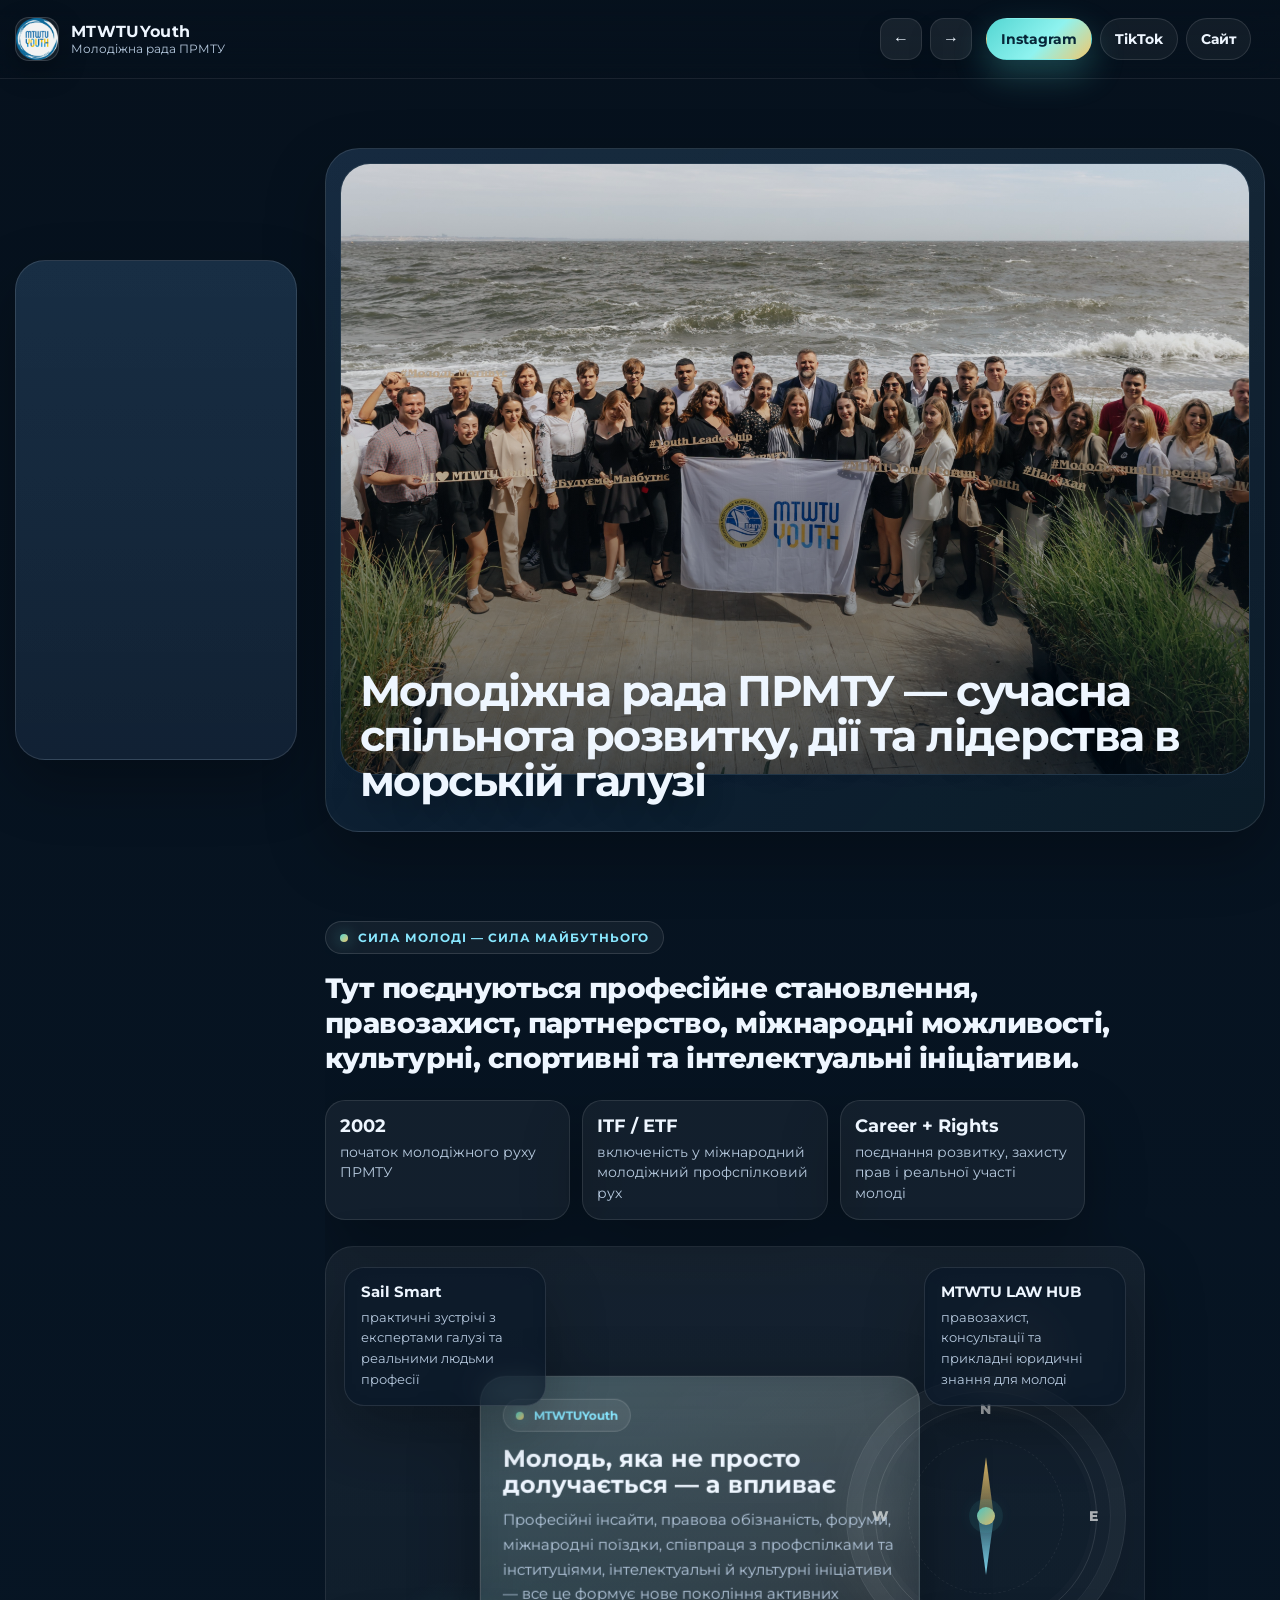
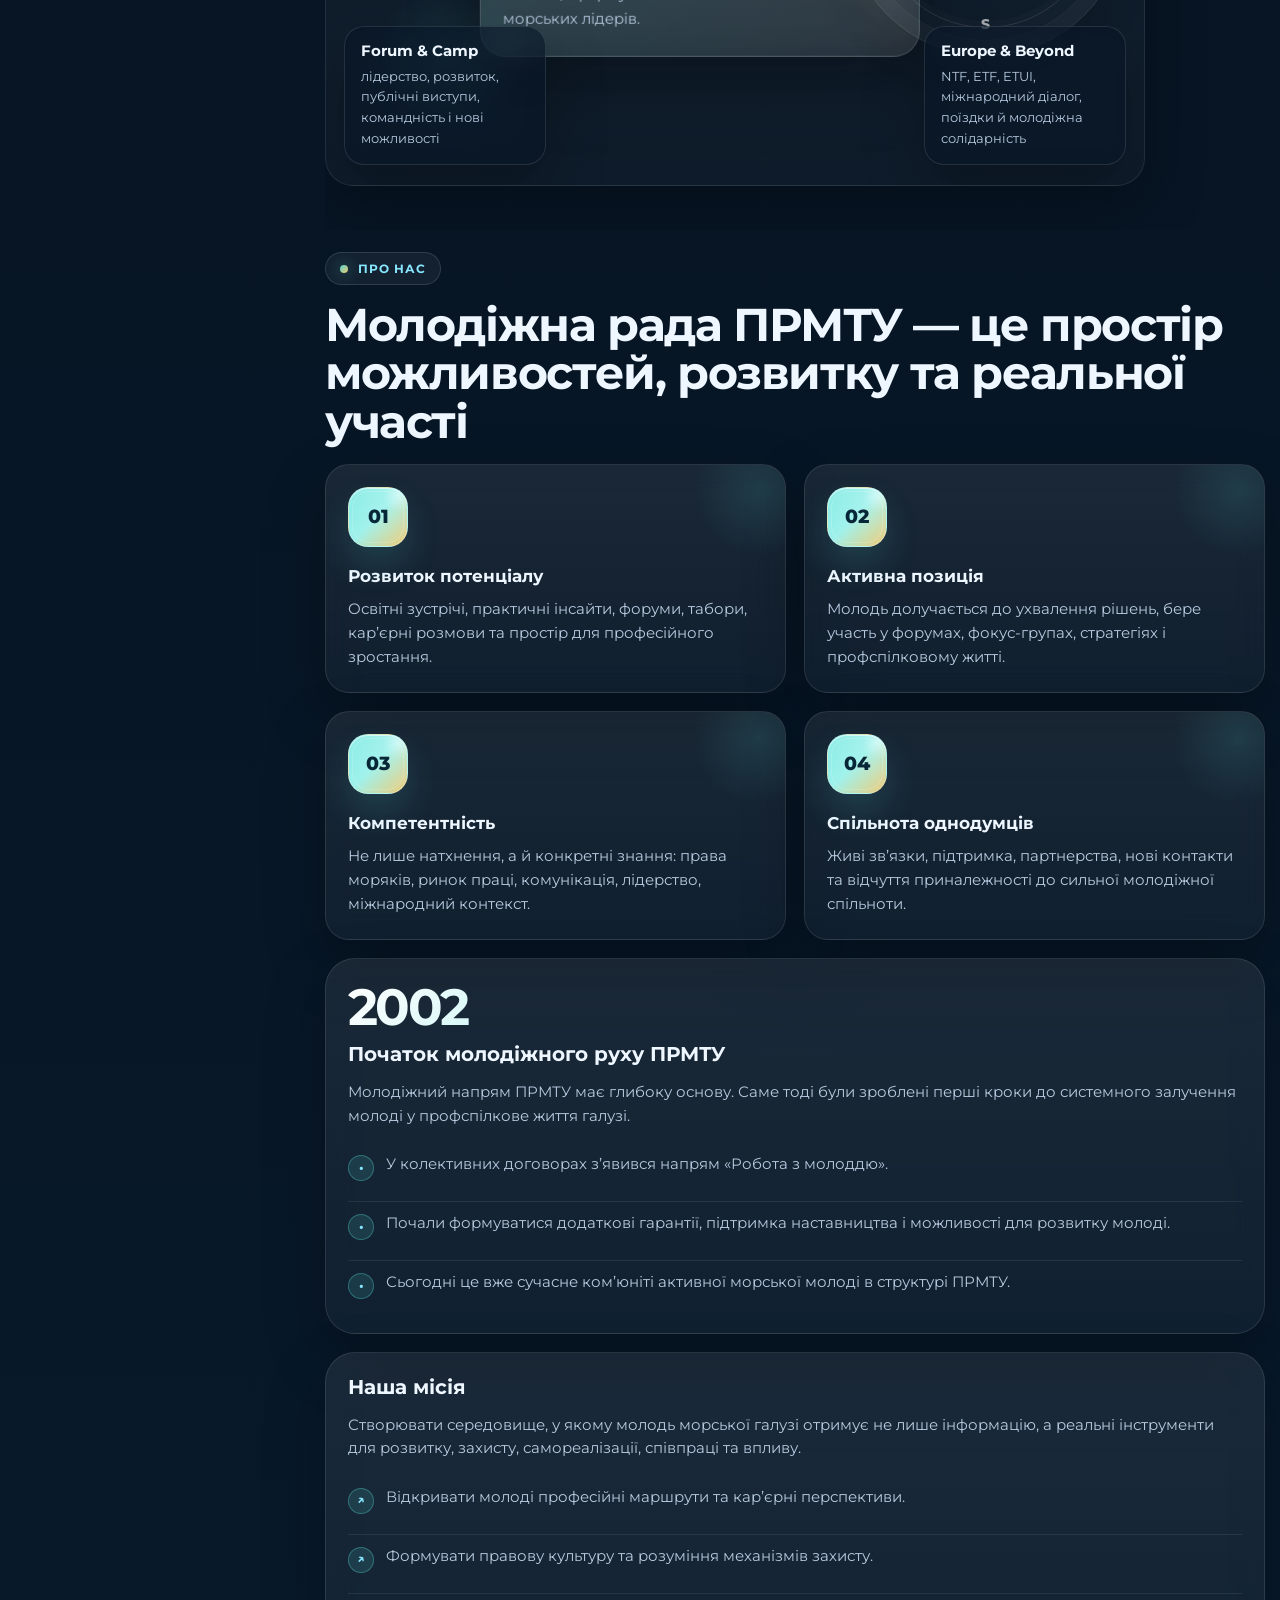
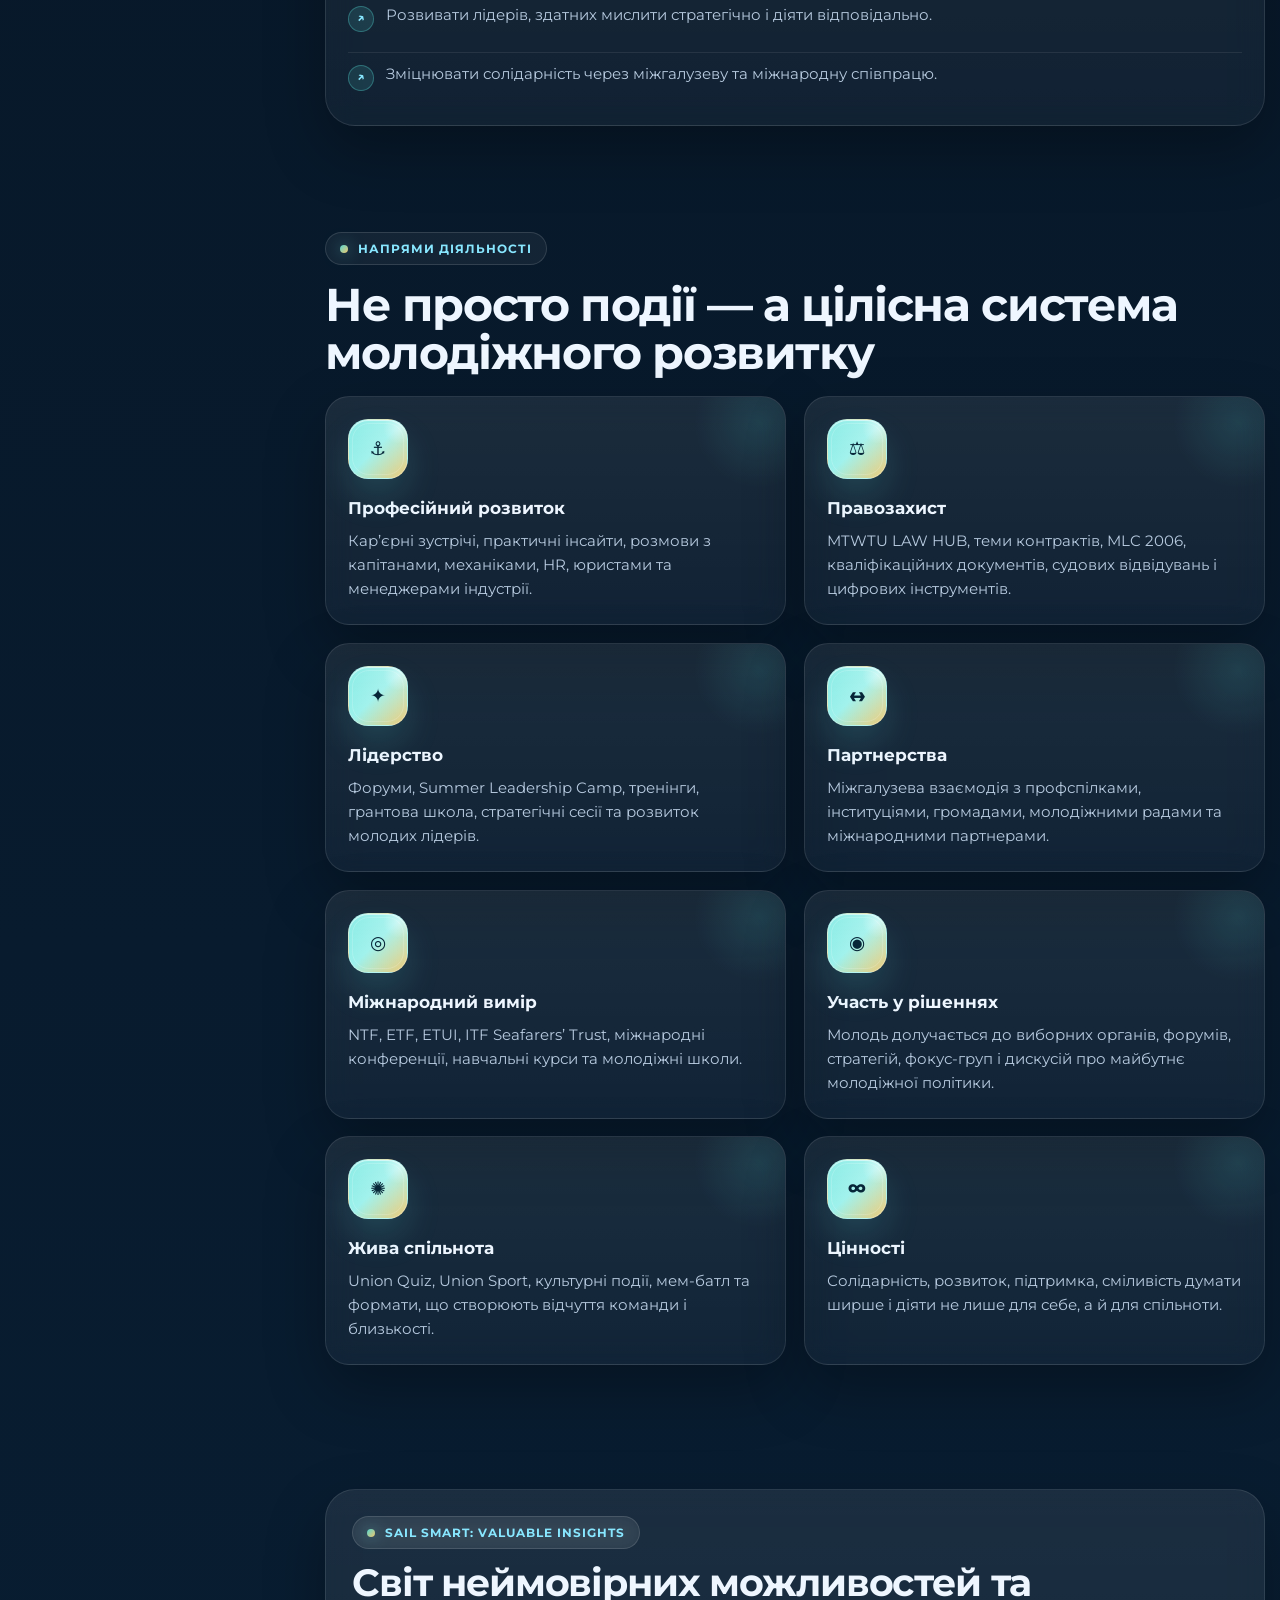
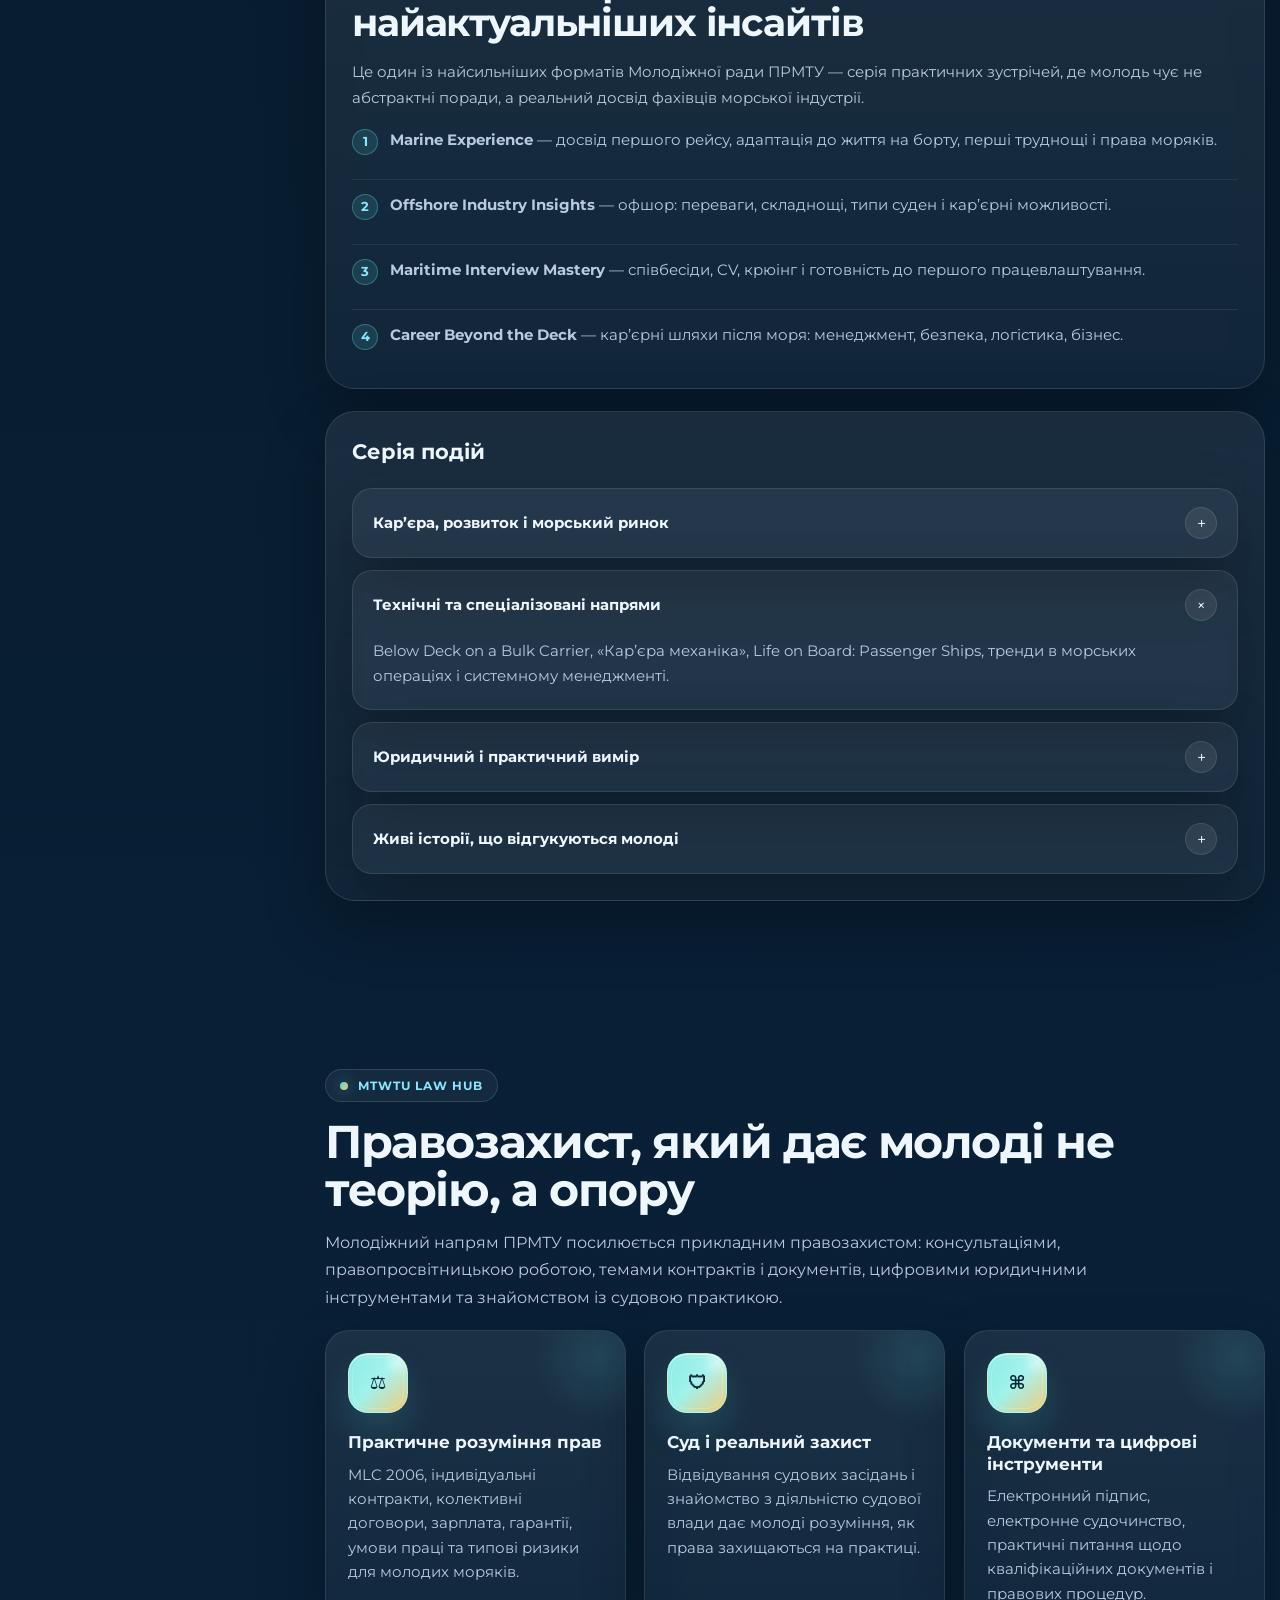
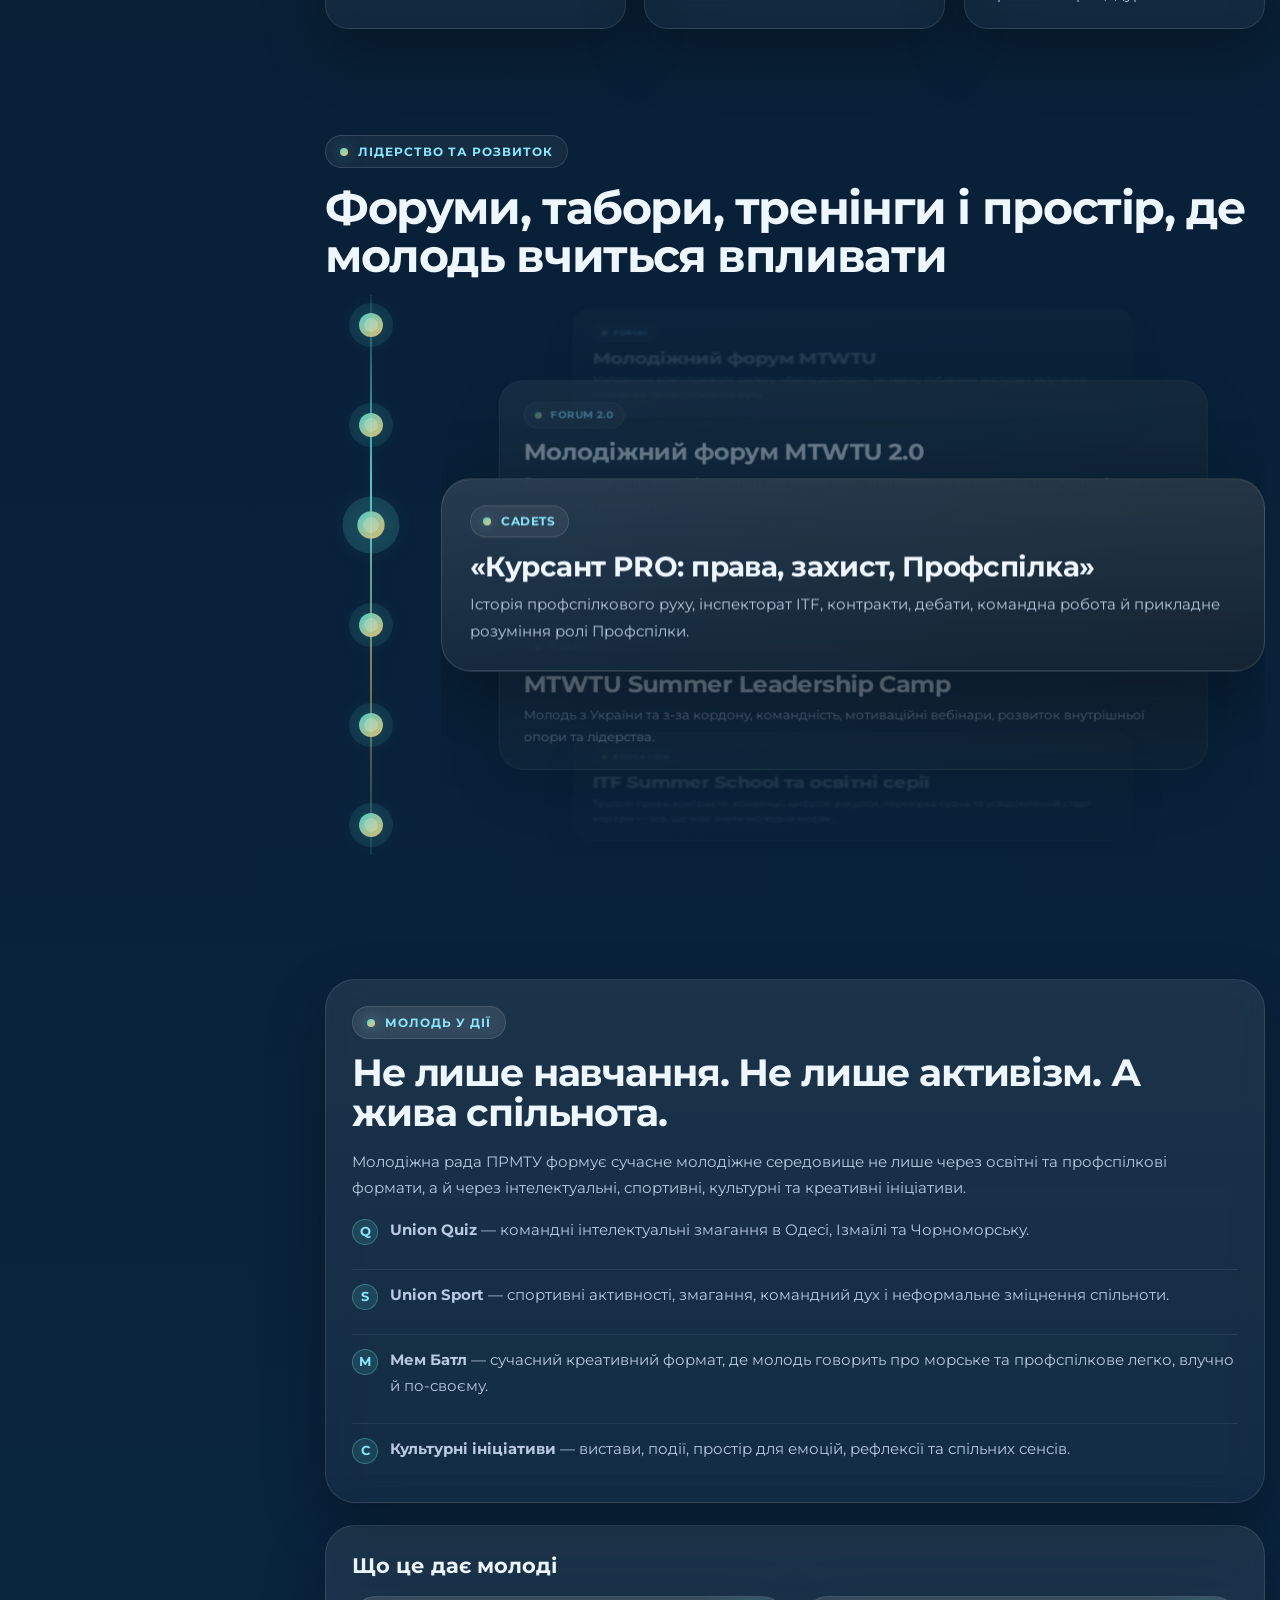
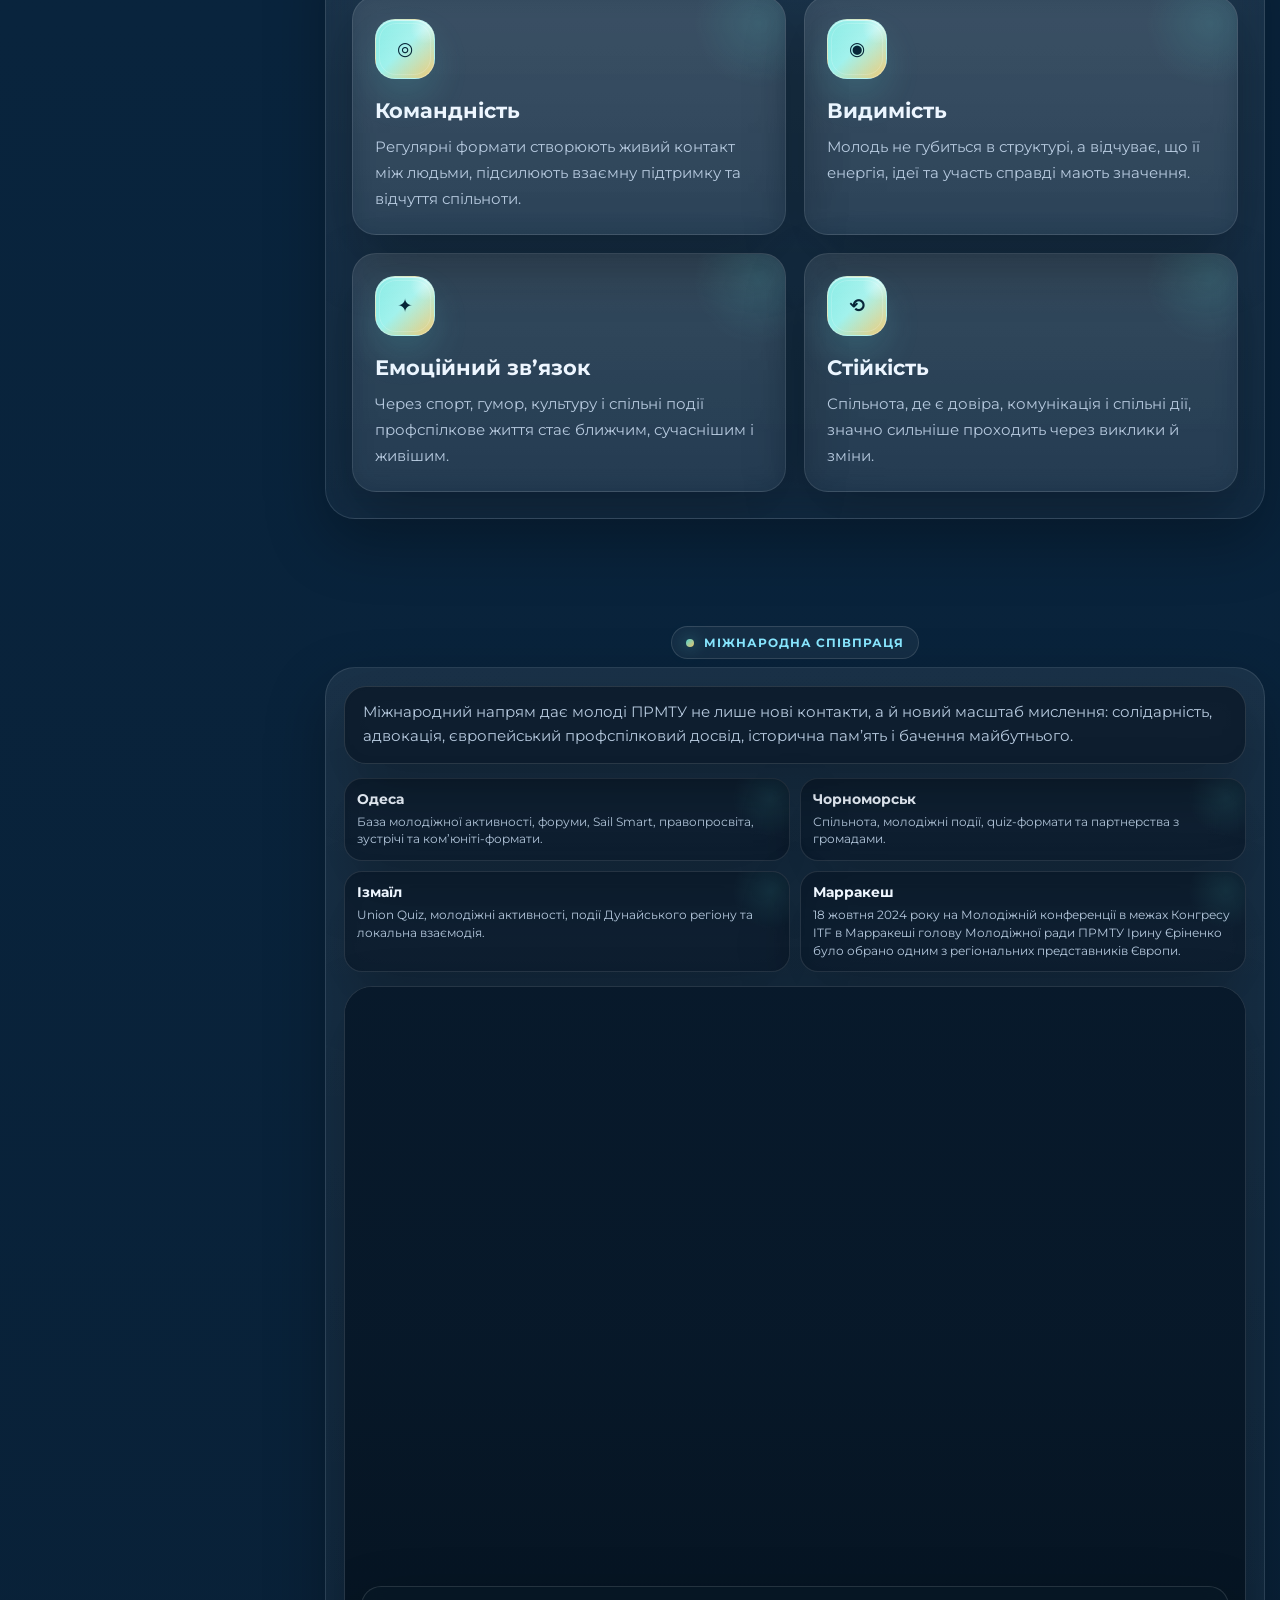
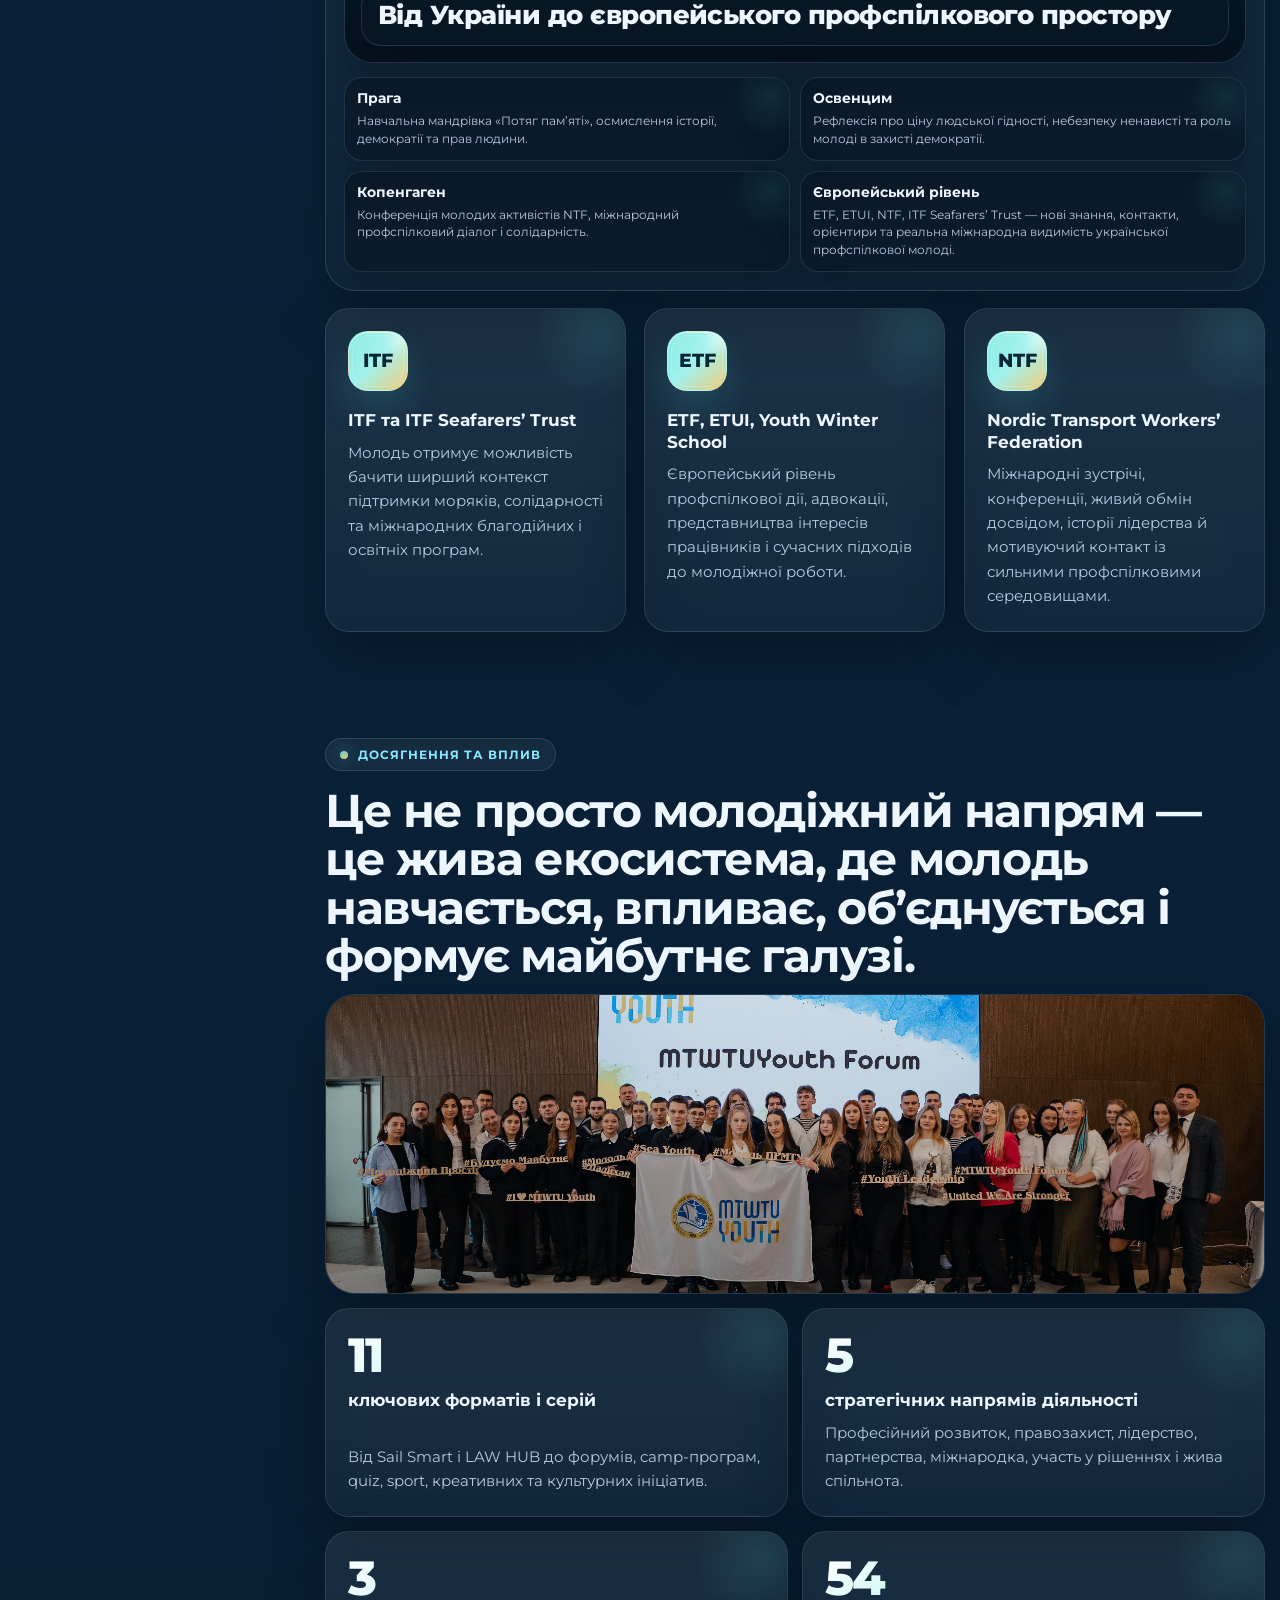
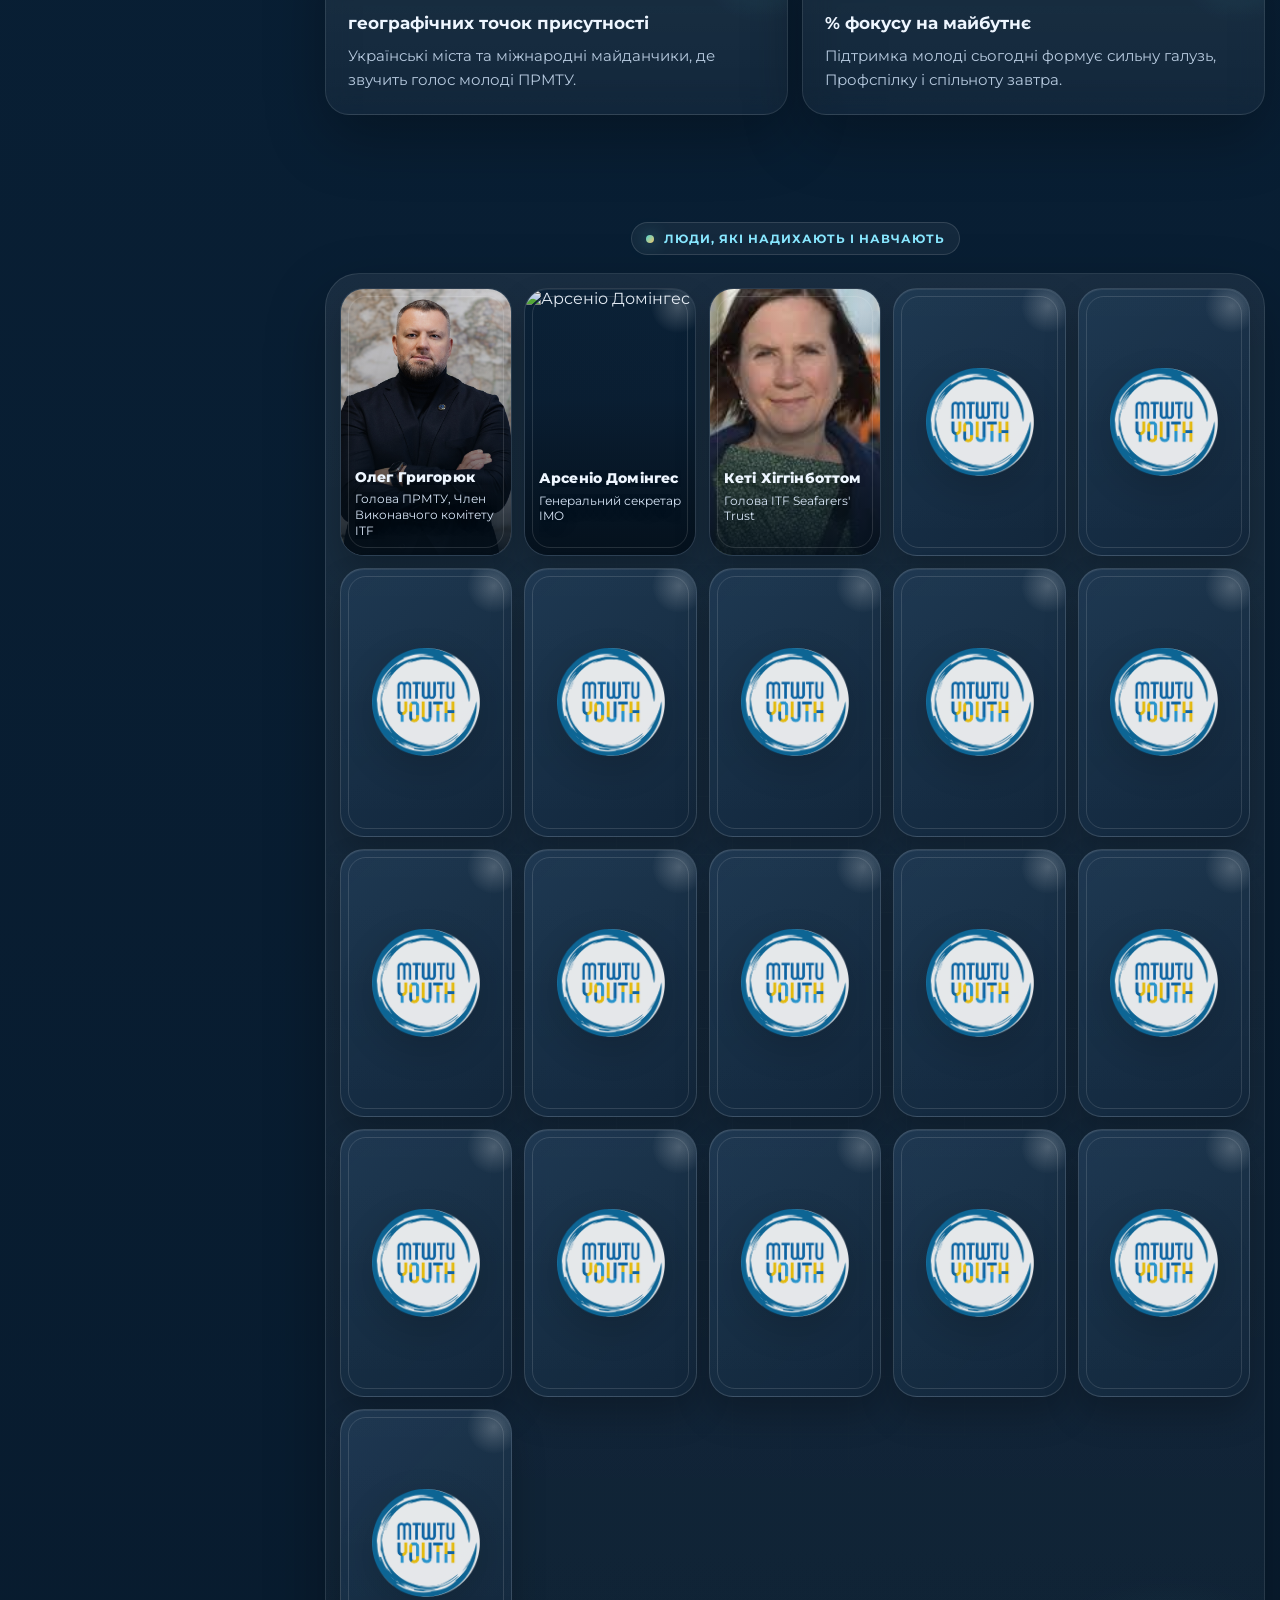
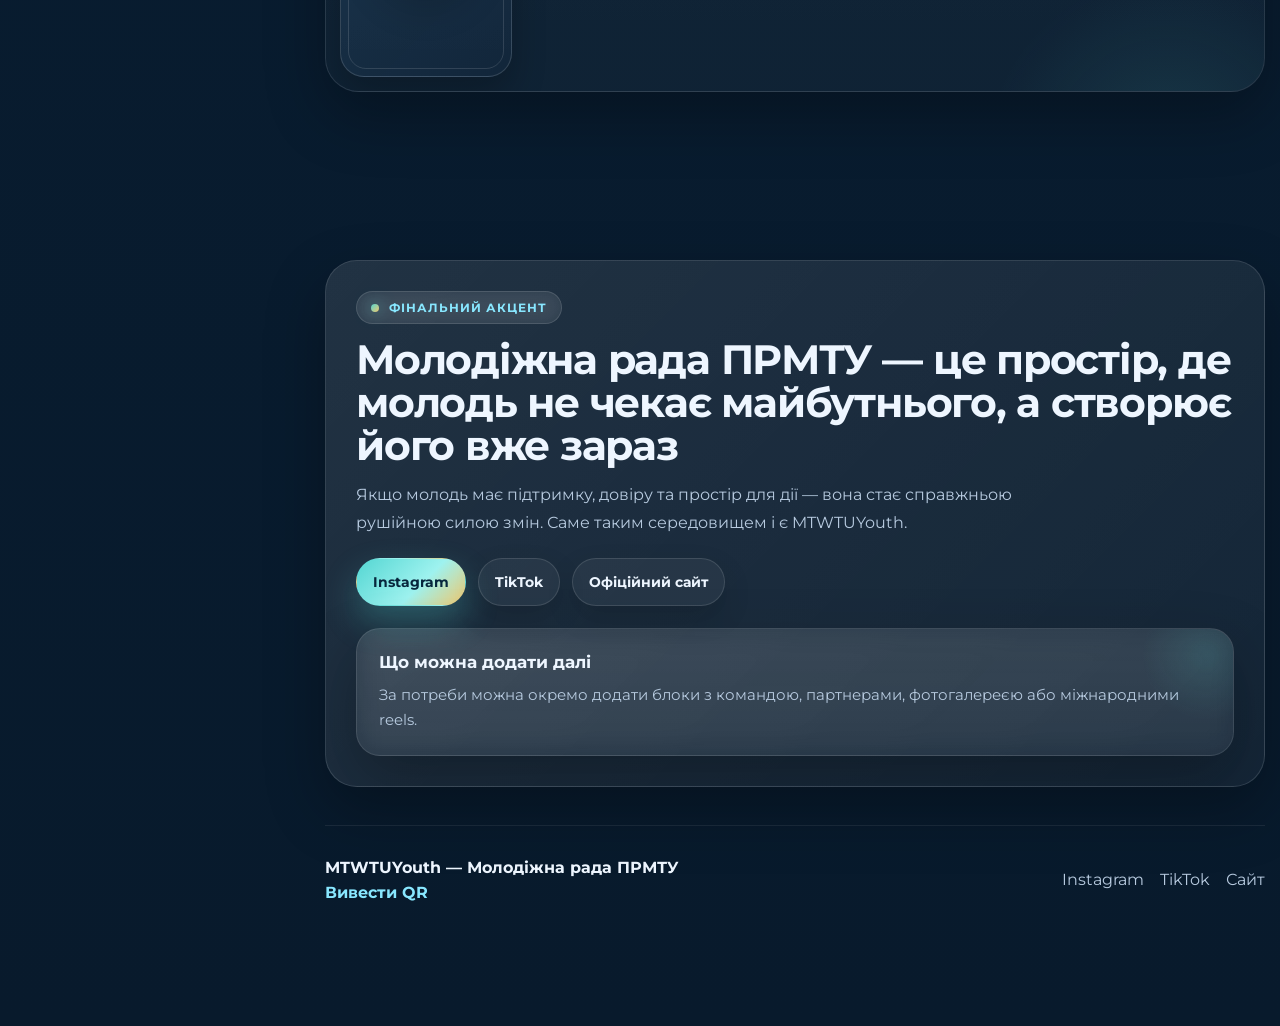
==== commit b4365058: "Update index.html" ====
--- a/index.html
+++ b/index.html
@@ -1118,78 +1118,86 @@
       color:transparent;
     }
 
-    /* ПІДНЯТТЯ СЕКЦІЙ */
-    #about,
-    #directions,
-    #sailsmart,
-    #leadership,
-    #community,
-    #international,
-    #impact,
-    #voices{
-      padding-top:56px;
-    }
-
-    #about .grid-4{
-      margin-top:22px !important;
-    }
-
-    #about .split{
-      margin-top:24px !important;
-      gap:18px;
-    }
-
-    #about .panel{
-      padding:22px 22px 24px;
-    }
-
-    #about .panel strong.big{
-      font-size:clamp(1.72rem, 4vw, 3.7rem);
-      margin-bottom:10px;
-    }
-
-    #about .panel h3{
-      font-size:1.22rem;
-    }
-
-    #about .panel p,
-    #about .panel li{
-      font-size:.91rem;
-      line-height:1.64;
-    }
-
-    #about .list{
-      margin-top:12px;
-      gap:10px;
-    }
-
-    #about .list li{
-      padding:10px 0;
-    }
-
-    #directions .grid-4,
-    #lawhub .grid-3,
-    #international .grid-3{
-      margin-top:22px !important;
-    }
-
-    #sailsmart .split,
-    #community .split{
-      margin-top:22px;
-    }
-
-    #leadership .leadership-wrap{
-      margin-top:22px;
-    }
-
-    #impact .title{
-      font-size:clamp(1.58rem, 2.7vw, 2.82rem);
-      max-width:1120px;
-    }
-
-    #voices .voices-stage{
-      min-height:calc(100svh - var(--nav-h) - 154px);
-    }
+   /* ПІДНЯТТЯ ТІЛЬКИ ПОТРІБНИХ СЛАЙДІВ */
+#about,
+#directions,
+#sailsmart,
+#leadership,
+#community,
+#international,
+#impact,
+#voices{
+  padding-top:22px;
+}
+
+#about .grid-4{
+  margin-top:18px !important;
+}
+
+#about .split{
+  margin-top:18px !important;
+  gap:18px;
+}
+
+#about .panel{
+  padding:22px 22px 24px;
+}
+
+#about .panel strong.big{
+  font-size:clamp(1.72rem, 4vw, 3.7rem);
+  margin-bottom:10px;
+}
+
+#about .panel h3{
+  font-size:1.22rem;
+}
+
+#about .panel p,
+#about .panel li{
+  font-size:.91rem;
+  line-height:1.64;
+}
+
+#about .list{
+  margin-top:12px;
+  gap:10px;
+}
+
+#about .list li{
+  padding:10px 0;
+}
+
+#directions .grid-4,
+#lawhub .grid-3,
+#international .grid-3{
+  margin-top:18px !important;
+}
+
+#sailsmart .split,
+#community .split{
+  margin-top:18px !important;
+}
+
+#leadership .leadership-wrap{
+  margin-top:12px;
+}
+
+#international .intl-wrap{
+  margin-top:8px;
+}
+
+#impact .impact-wrap{
+  margin-top:8px;
+}
+
+#voices > .reveal:first-child{
+  margin-bottom:10px;
+}
+
+#voices .voices-stage{
+  margin-top:0;
+  min-height:calc(100svh - var(--nav-h) - 90px);
+}
 
     /* LEADERSHIP DRUM */
     .leadership-wrap{
@@ -1955,16 +1963,55 @@
 
       .section{padding:72px 0}
 
-      #about,
-      #directions,
-      #sailsmart,
-      #leadership,
-      #community,
-      #international,
-      #impact,
-      #voices{
-        padding-top:46px;
-      }
+     #about,
+#directions,
+#sailsmart,
+#leadership,
+#community,
+#international,
+#impact,
+#voices{
+  padding-top:18px;
+}
+
+#about .grid-4{
+  margin-top:14px !important;
+}
+
+#about .split{
+  margin-top:14px !important;
+}
+
+#directions .grid-4,
+#lawhub .grid-3,
+#international .grid-3{
+  margin-top:14px !important;
+}
+
+#sailsmart .split,
+#community .split{
+  margin-top:14px !important;
+}
+
+#leadership .leadership-wrap{
+  margin-top:10px;
+}
+
+#international .intl-wrap{
+  margin-top:8px;
+}
+
+#impact .impact-wrap{
+  margin-top:8px;
+}
+
+#voices > .reveal:first-child{
+  margin-bottom:8px;
+}
+
+#voices .voices-stage{
+  min-height:auto;
+}
 
       .nav{
         grid-template-columns:auto 1fr auto;
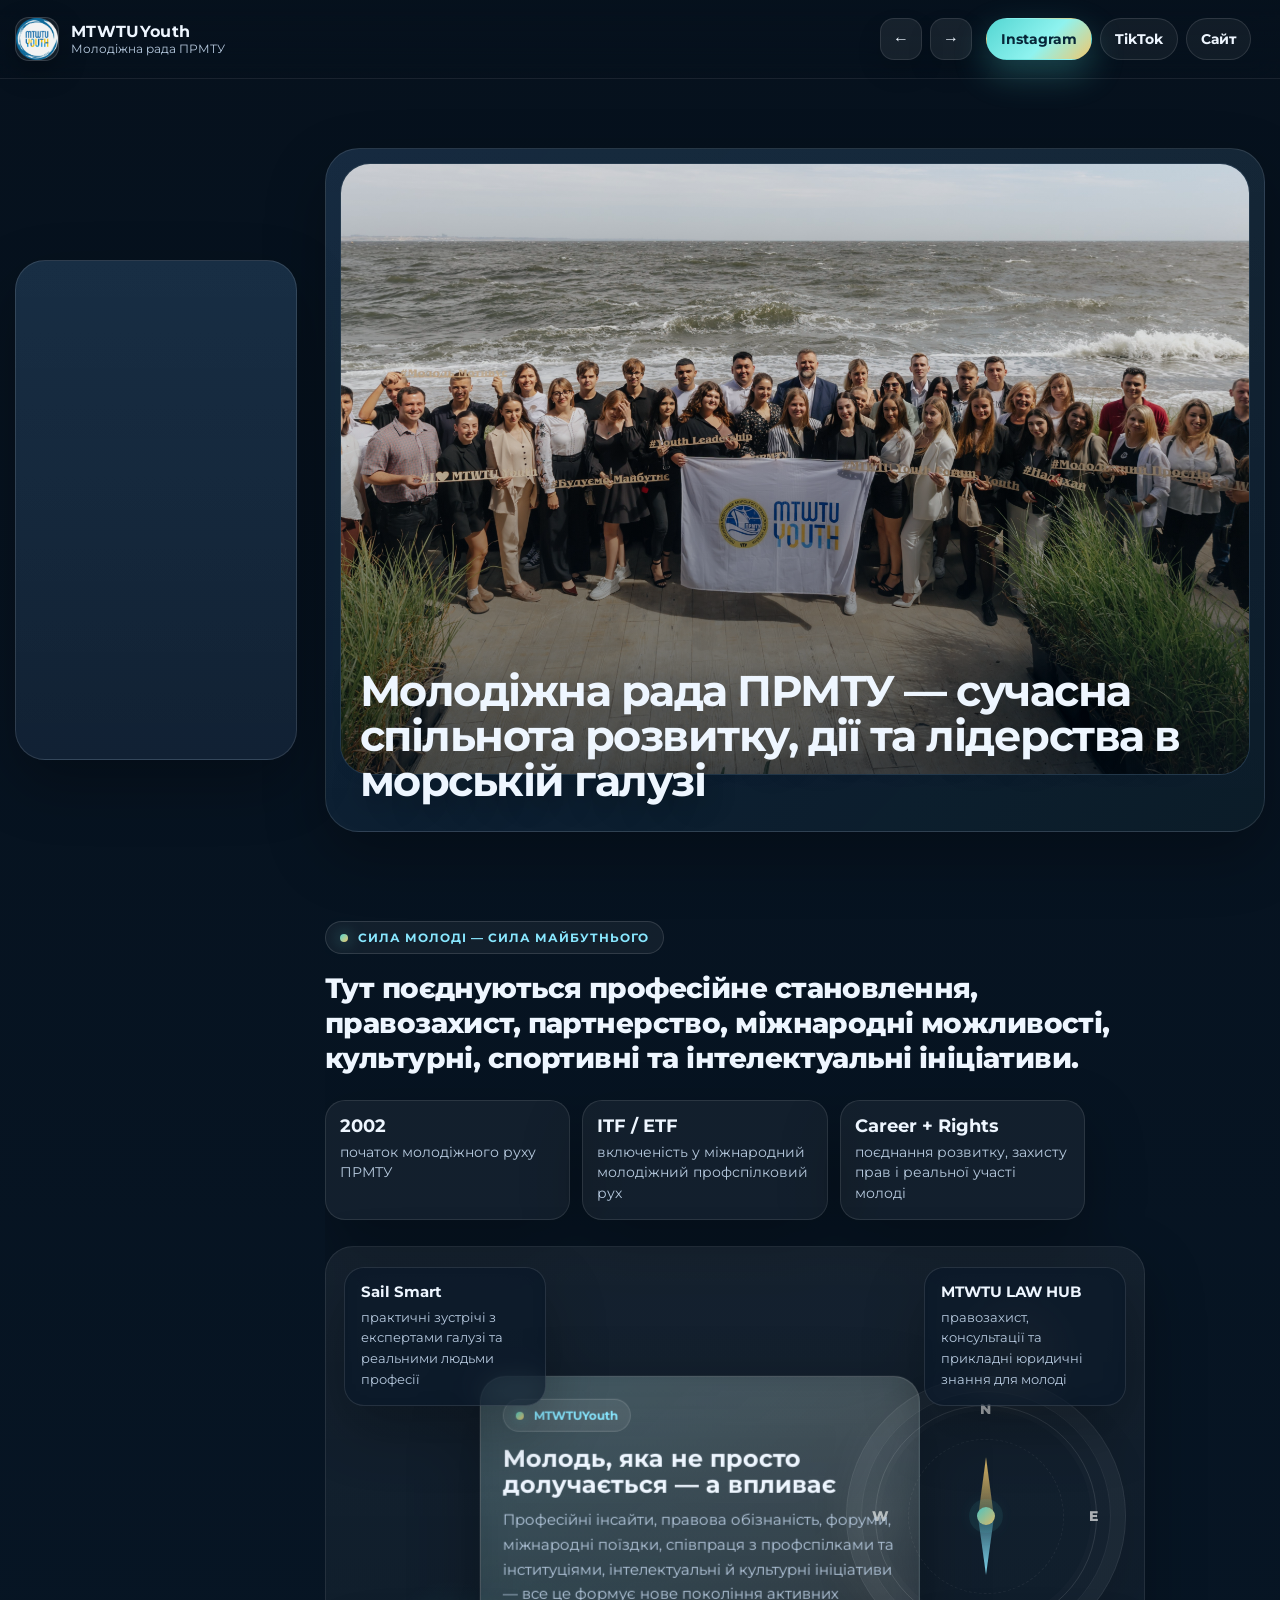
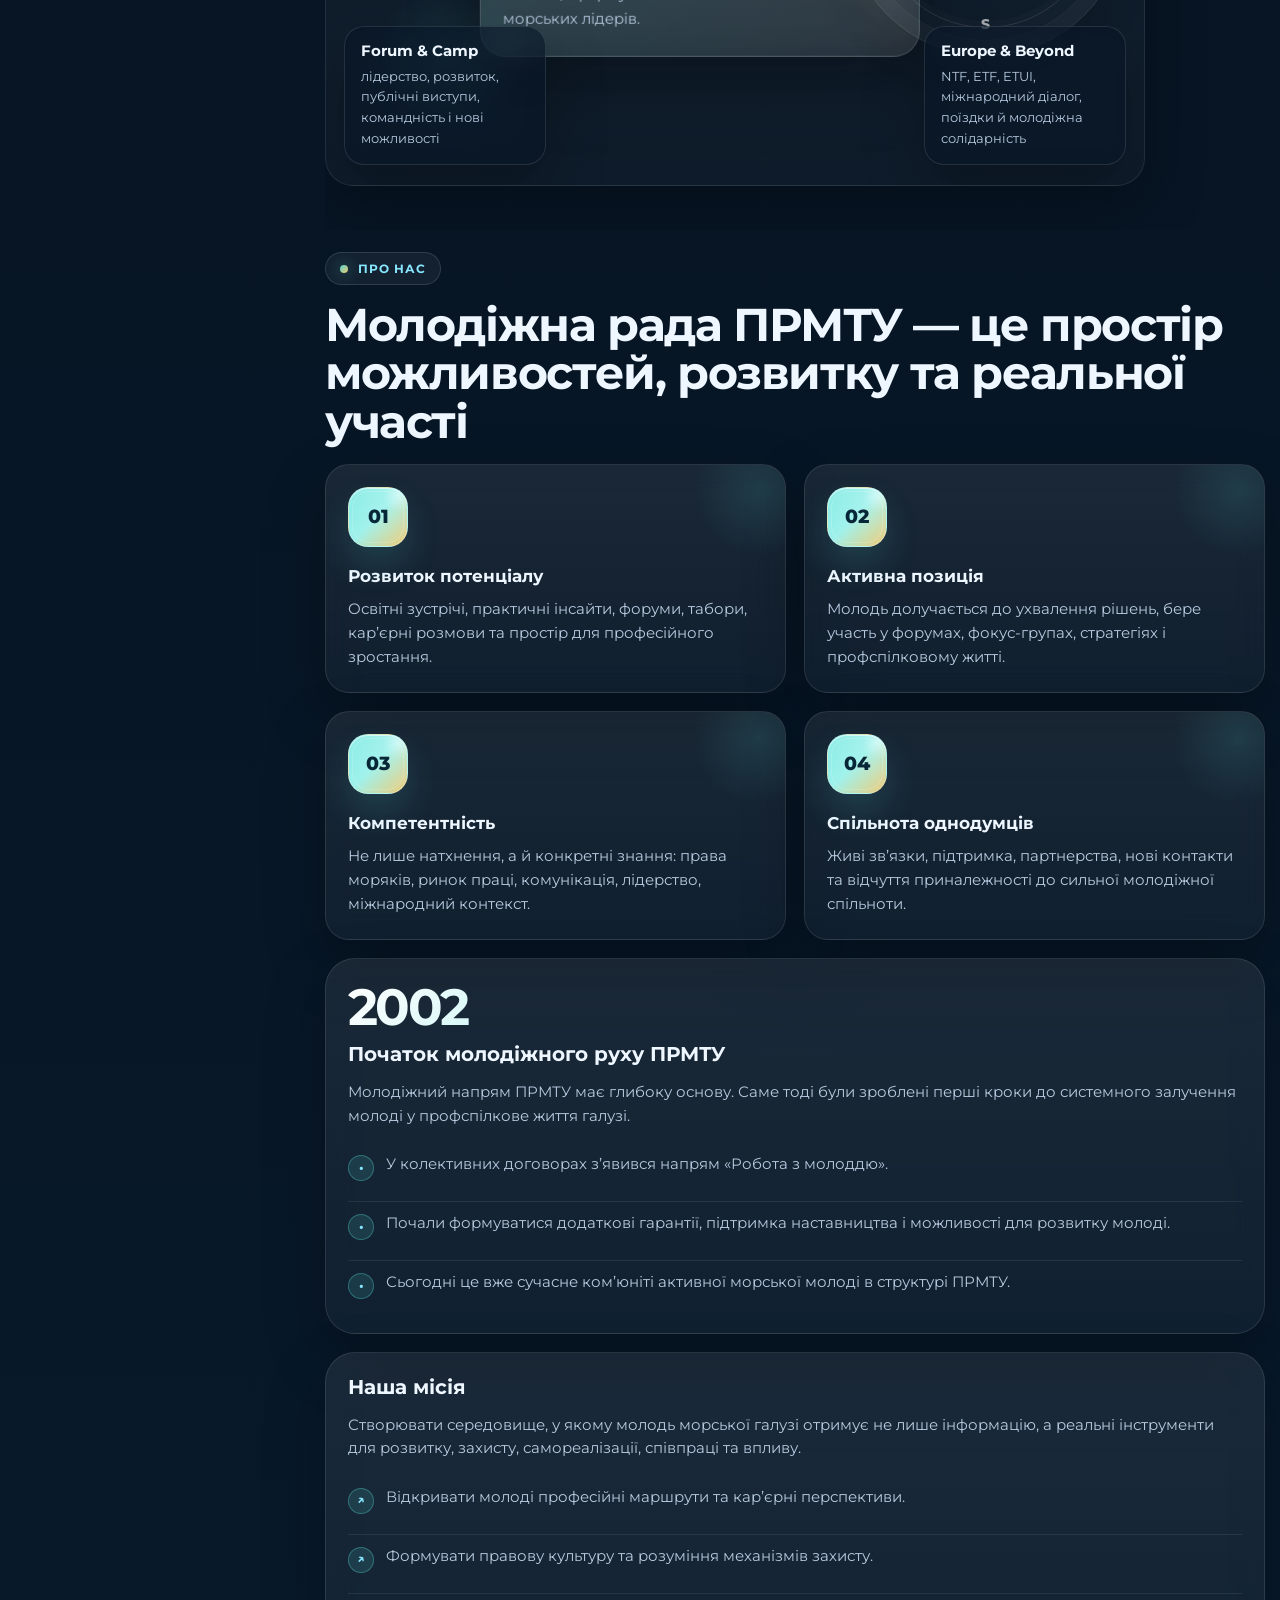
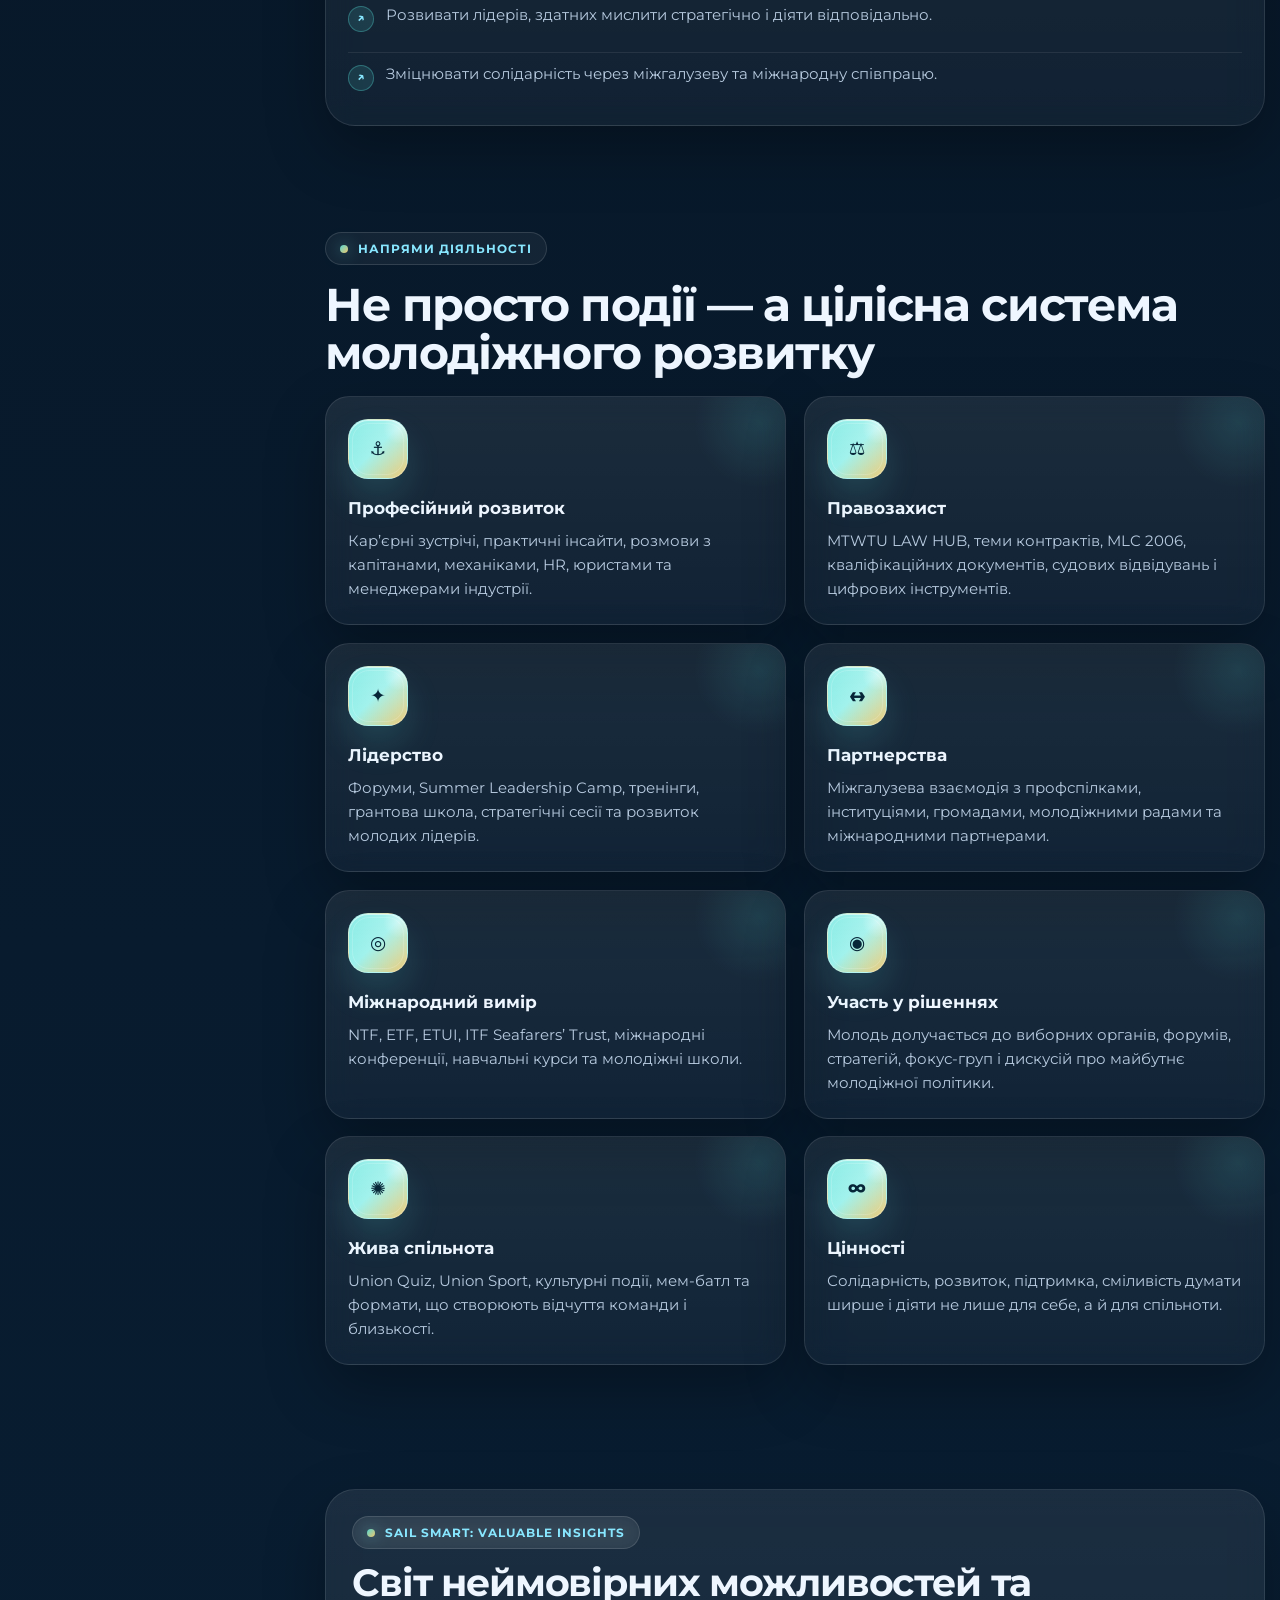
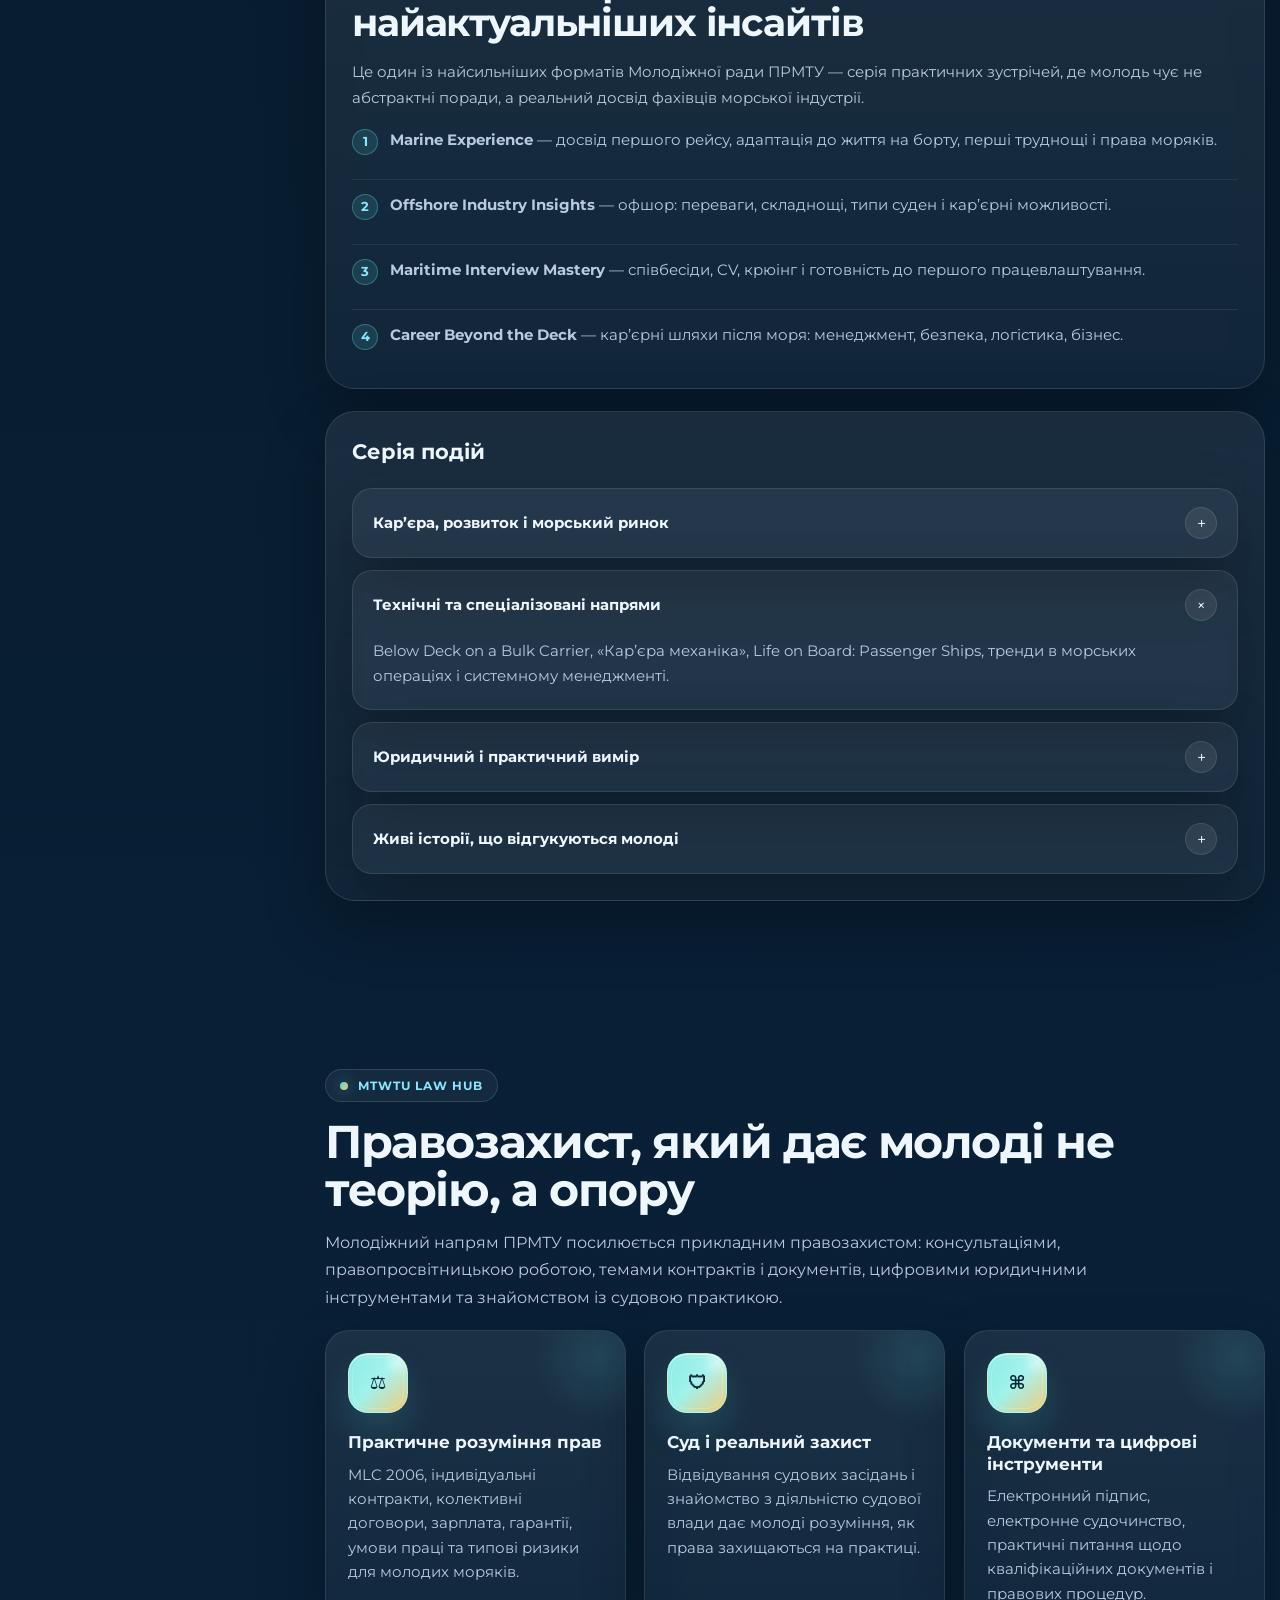
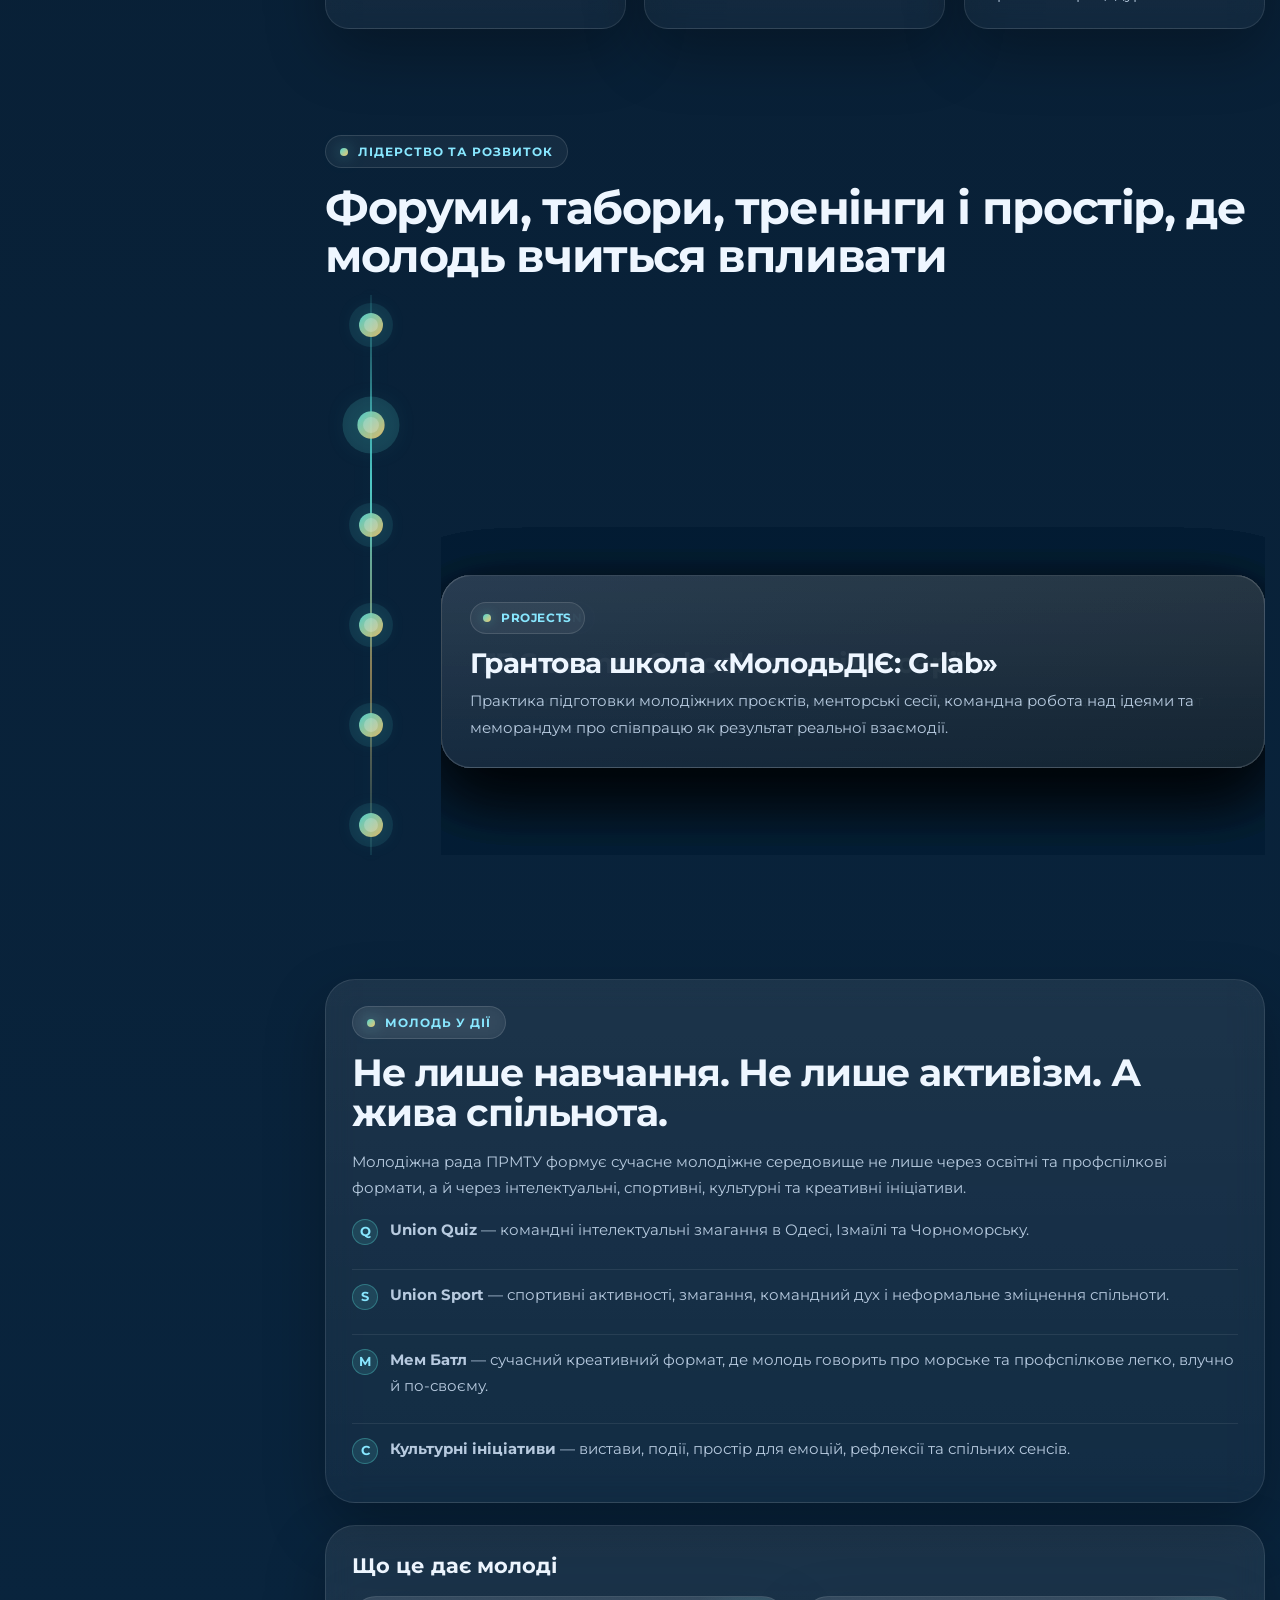
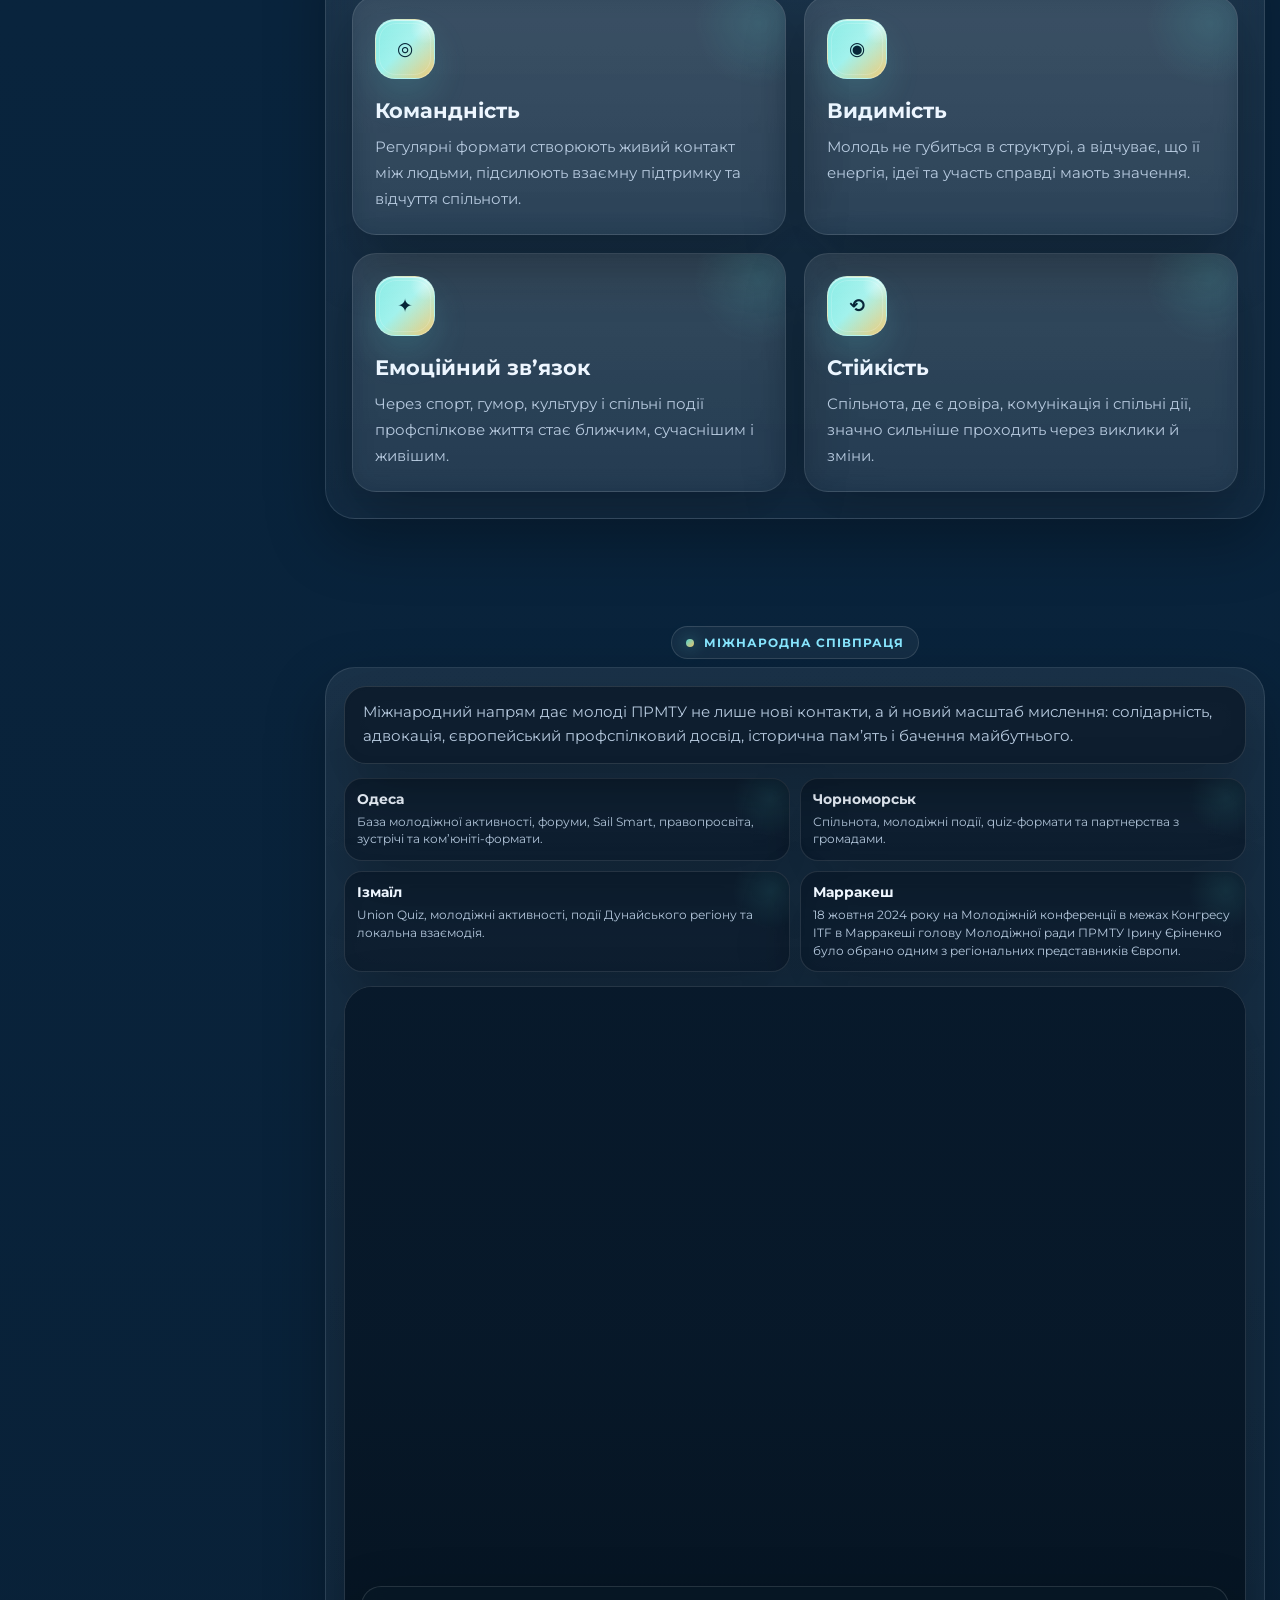
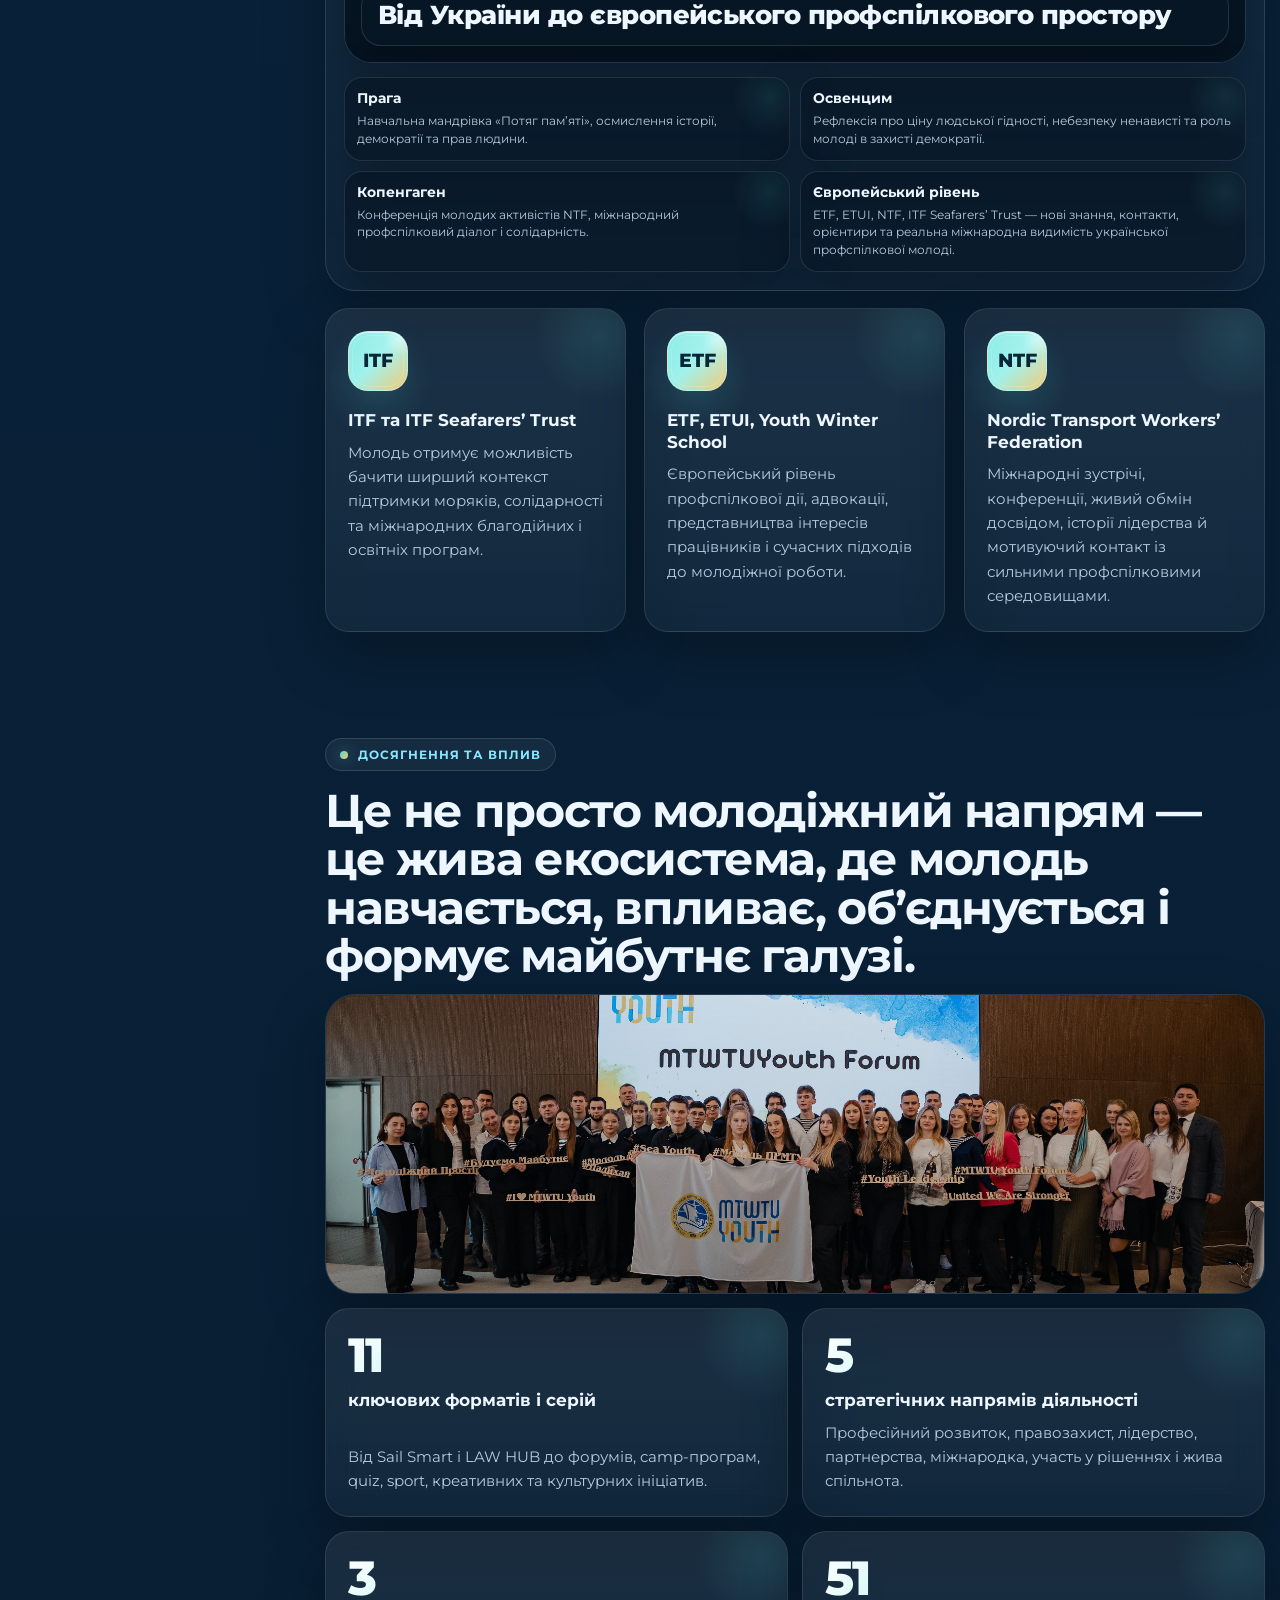
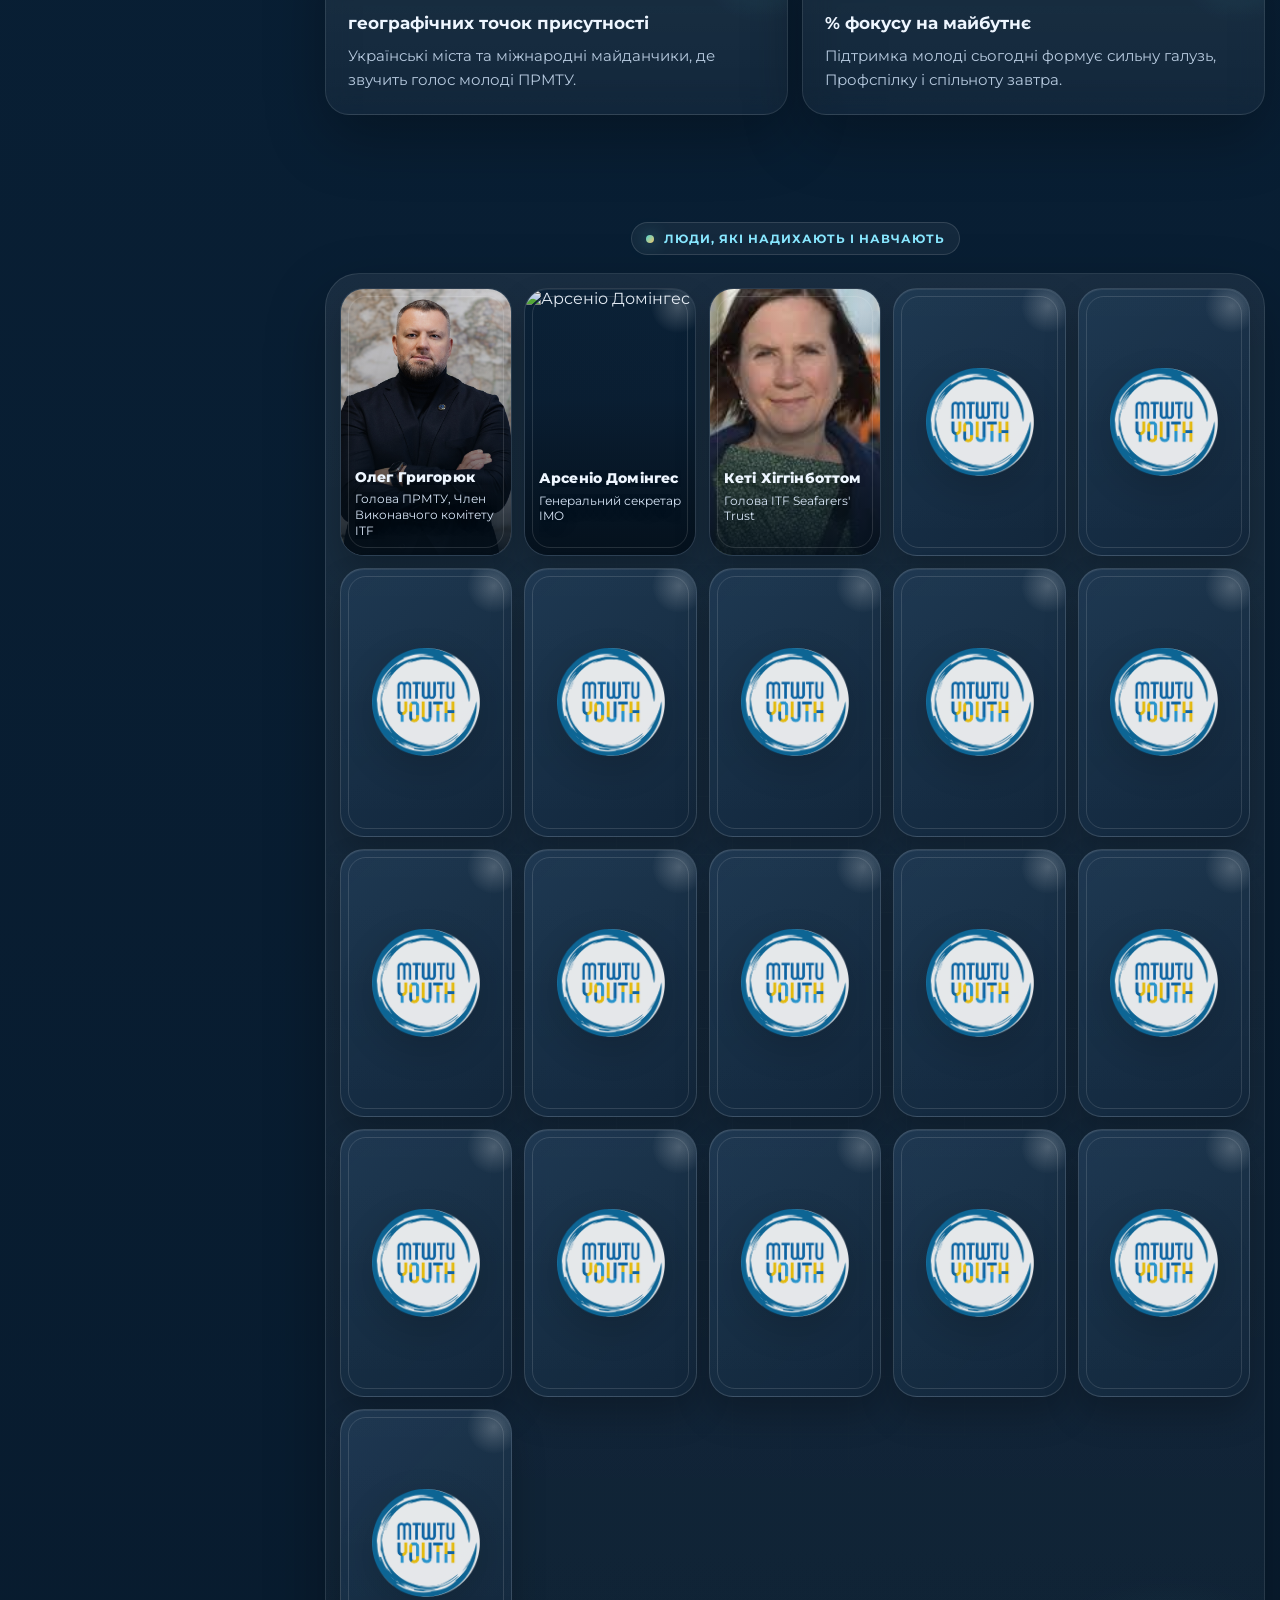
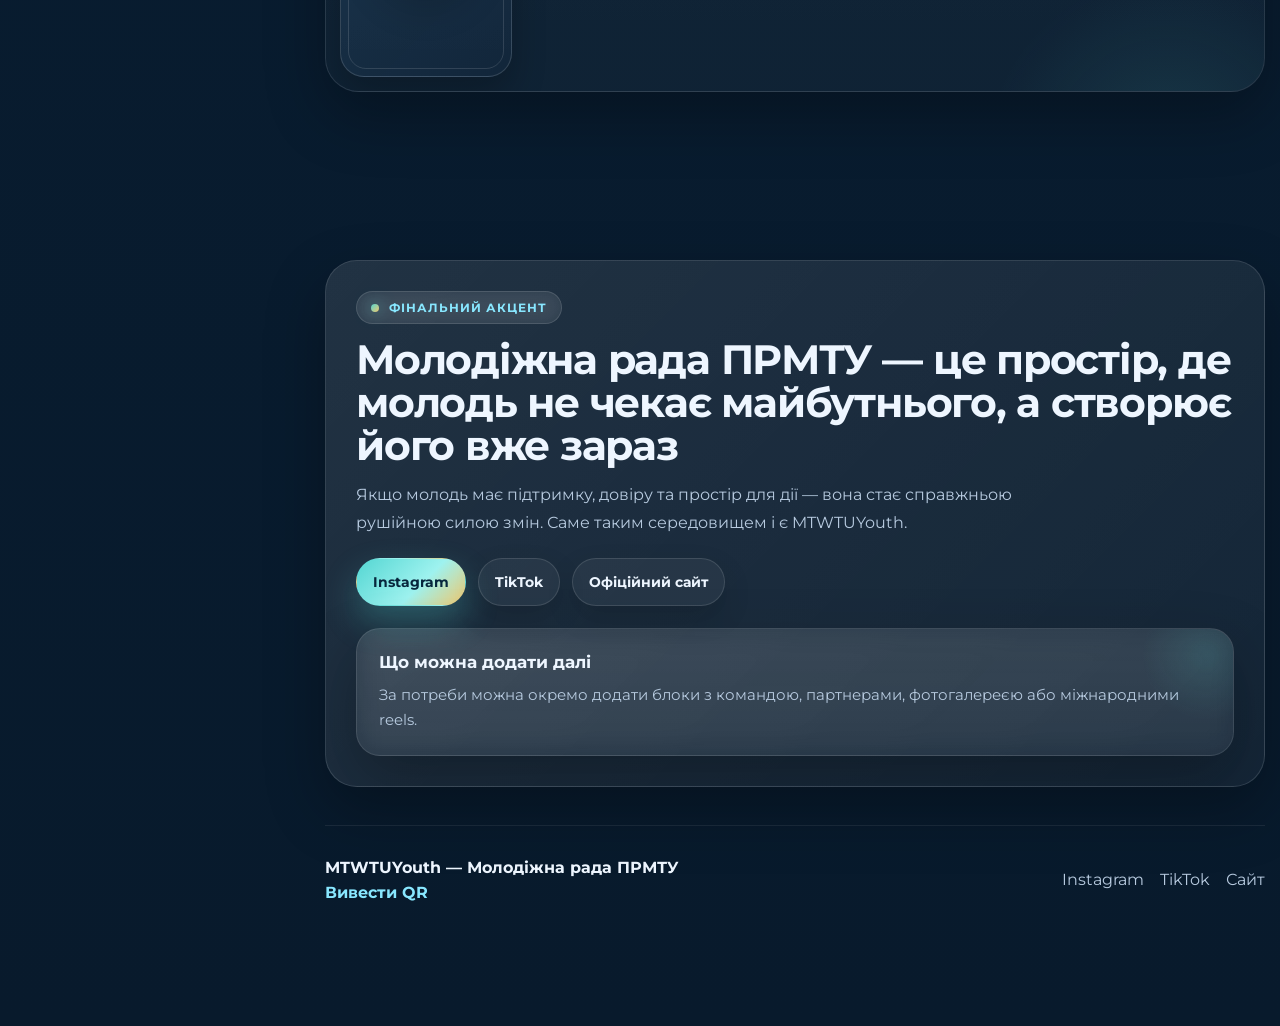
==== commit eac42390: "Update index.html" ====
--- a/index.html
+++ b/index.html
@@ -3235,123 +3235,155 @@
       let leadershipTimer = null;
 
       function getHeaderOffset() {
-        return (header ? header.offsetHeight : 0) + 8;
-      }
-
-      function clampIndex(index) {
-        return Math.max(0, Math.min(index, sections.length - 1));
-      }
-
-      function getCurrentSectionIndex() {
-        const marker = window.scrollY + getHeaderOffset() + window.innerHeight * 0.25;
-        let currentIndex = 0;
-
-        sections.forEach(function (section, index) {
-          if (marker >= section.offsetTop) {
-            currentIndex = index;
-          }
-        });
-
-        return currentIndex;
-      }
-
-      function updateDots(forcedIndex) {
-        const activeIndex = typeof forcedIndex === 'number'
-          ? forcedIndex
-          : getCurrentSectionIndex();
-
-        dotLinks.forEach(function (link, index) {
-          link.classList.toggle('active', index === activeIndex);
-        });
-      }
-
-      function triggerRevealForSection(section) {
-        if (!section) return;
-
-        const revealItems = section.querySelectorAll('.reveal');
-        if (!revealItems.length) return;
-
-        revealItems.forEach(function (item, index) {
-          item.classList.remove('visible');
-          item.style.setProperty('--reveal-delay', (index * 80) + 'ms');
-        });
-
-        requestAnimationFrame(function () {
-          requestAnimationFrame(function () {
-            revealItems.forEach(function (item) {
-              item.classList.add('visible');
-            });
-          });
-        });
-      }
-
-      function resetSpeakerCards() {
-        speakerFlipTimers.forEach(function (timer) {
-          clearTimeout(timer);
-        });
-        speakerFlipTimers = [];
-
-        speakerCards.forEach(function (card) {
-          card.classList.remove('is-flipped');
-        });
-      }
-
-      function playSpeakerCards() {
-        if (!voicesSection || !speakerCards.length) return;
-
-        const now = Date.now();
-        if (now - lastVoicesPlay < 1200) return;
-        lastVoicesPlay = now;
-
-        resetSpeakerCards();
-
-        speakerCards.forEach(function (card, index) {
-          const timer = setTimeout(function () {
-            card.classList.add('is-flipped');
-          }, 170 * index + 220);
-
-          speakerFlipTimers.push(timer);
-        });
-      }
-
-      function normalizeDelta(index, current, total) {
-        let delta = index - current;
-        if (delta > total / 2) delta -= total;
-        if (delta < -total / 2) delta += total;
-        return delta;
-      }
-
-      function updateLeadershipDrum() {
-        if (!leadershipCards.length) return;
-
-        leadershipCards.forEach(function (card, index) {
-          card.classList.remove('is-hidden', 'is-prev-2', 'is-prev', 'is-active', 'is-next', 'is-next-2');
-
-          const delta = normalizeDelta(index, leadershipIndex, leadershipCards.length);
-
-          if (delta === 0) card.classList.add('is-active');
-          else if (delta === -1) card.classList.add('is-prev');
-          else if (delta === 1) card.classList.add('is-next');
-          else if (delta === -2) card.classList.add('is-prev-2');
-          else if (delta === 2) card.classList.add('is-next-2');
-          else card.classList.add('is-hidden');
-        });
-
-        leadershipDots.forEach(function (dot, index) {
-          dot.classList.toggle('active', index === leadershipIndex);
-        });
-      }
-
-      function startLeadershipDrum() {
-        clearInterval(leadershipTimer);
-        if (leadershipCards.length <= 1) return;
-
-        leadershipTimer = setInterval(function () {
-          leadershipIndex = (leadershipIndex + 1) % leadershipCards.length;
-          updateLeadershipDrum();
-        }, 2800);
-      }
-
+  return (header ? header.offsetHeight : 0) + 8;
+}
+
+function getSectionScrollOffset(section) {
+  if (!section) return 0;
+
+  const desktopOffsets = {
+    about: 64,
+    directions: 64,
+    sailsmart: 64,
+    leadership: 64,
+    community: 64,
+    international: 64,
+    impact: 64,
+    voices: 64
+  };
+
+  const tabletOffsets = {
+    about: 40,
+    directions: 40,
+    sailsmart: 40,
+    leadership: 40,
+    community: 40,
+    international: 40,
+    impact: 40,
+    voices: 40
+  };
+
+  const mobileOffsets = {
+    about: 22,
+    directions: 22,
+    sailsmart: 22,
+    leadership: 22,
+    community: 22,
+    international: 22,
+    impact: 22,
+    voices: 22
+  };
+
+  if (window.innerWidth <= 760) {
+    return mobileOffsets[section.id] || 0;
+  }
+
+  if (window.innerWidth <= 980) {
+    return tabletOffsets[section.id] || 0;
+  }
+
+  return desktopOffsets[section.id] || 0;
+}
+
+function clampIndex(index) {
+  return Math.max(0, Math.min(index, sections.length - 1));
+}
+
+function getCurrentSectionIndex() {
+  const marker = window.scrollY + getHeaderOffset() + window.innerHeight * 0.25;
+  let currentIndex = 0;
+
+  sections.forEach(function (section, index) {
+    if (marker >= section.offsetTop) {
+      currentIndex = index;
+    }
+  });
+
+  return currentIndex;
+}
+
+function updateDots(forcedIndex) {
+  const activeIndex = typeof forcedIndex === 'number'
+    ? forcedIndex
+    : getCurrentSectionIndex();
+
+  dotLinks.forEach(function (link, index) {
+    link.classList.toggle('active', index === activeIndex);
+  });
+}
+
+function triggerRevealForSection(section) {
+  if (!section) return;
+
+  const revealItems = section.querySelectorAll('.reveal');
+  if (!revealItems.length) return;
+
+  revealItems.forEach(function (item, index) {
+    item.classList.remove('visible');
+    item.style.setProperty('--reveal-delay', (index * 80) + 'ms');
+  });
+
+  requestAnimationFrame(function () {
+    requestAnimationFrame(function () {
+      revealItems.forEach(function (item) {
+        item.classList.add('visible');
+      });
+    });
+  });
+}
+
+function resetSpeakerCards() {
+  speakerFlipTimers.forEach(function (timer) {
+    clearTimeout(timer);
+  });
+  speakerFlipTimers = [];
+
+  speakerCards.forEach(function (card) {
+    card.classList.remove('is-flipped');
+  });
+}
+
+function playSpeakerCards() {
+  if (!voicesSection || !speakerCards.length) return;
+
+  resetSpeakerCards();
+
+  speakerCards.forEach(function (card, index) {
+    const timer = setTimeout(function () {
+      card.classList.add('is-flipped');
+    }, 180 * index + 260);
+
+    speakerFlipTimers.push(timer);
+  });
+}
+
+function scrollToSection(index) {
+  if (!sections.length) return;
+
+  const safeIndex = clampIndex(index);
+  const target = sections[safeIndex];
+  if (!target) return;
+
+  const extraOffset = getSectionScrollOffset(target);
+  const top = target.offsetTop - getHeaderOffset() + extraOffset;
+
+  window.scrollTo({
+    top: Math.max(0, top),
+    behavior: 'smooth'
+  });
+
+  updateDots(safeIndex);
+
+  setTimeout(function () {
+    triggerRevealForSection(target);
+    updateDots(safeIndex);
+
+    if (target.id === 'voices') {
+      playSpeakerCards();
+    }
+  }, 520);
+}
+     
       function scrollToSection(index) {
         if (!sections.length) return;
 
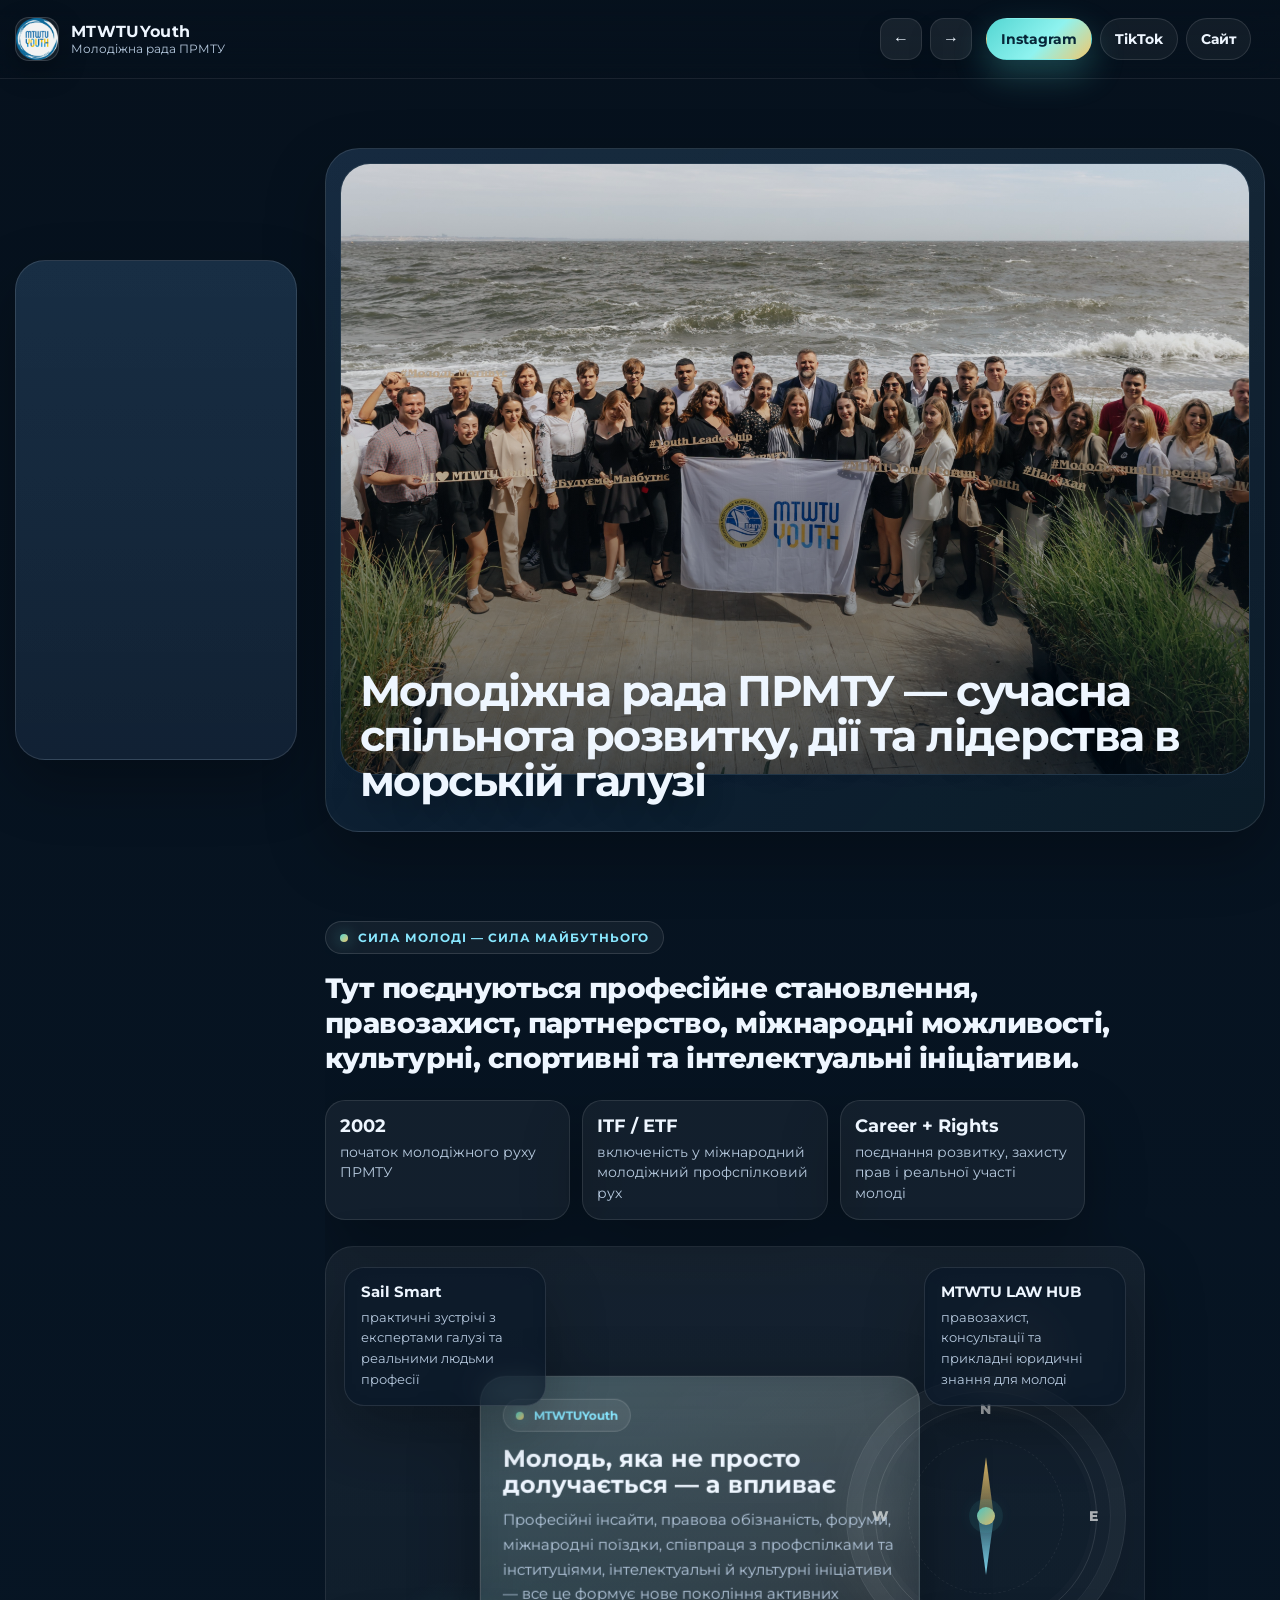
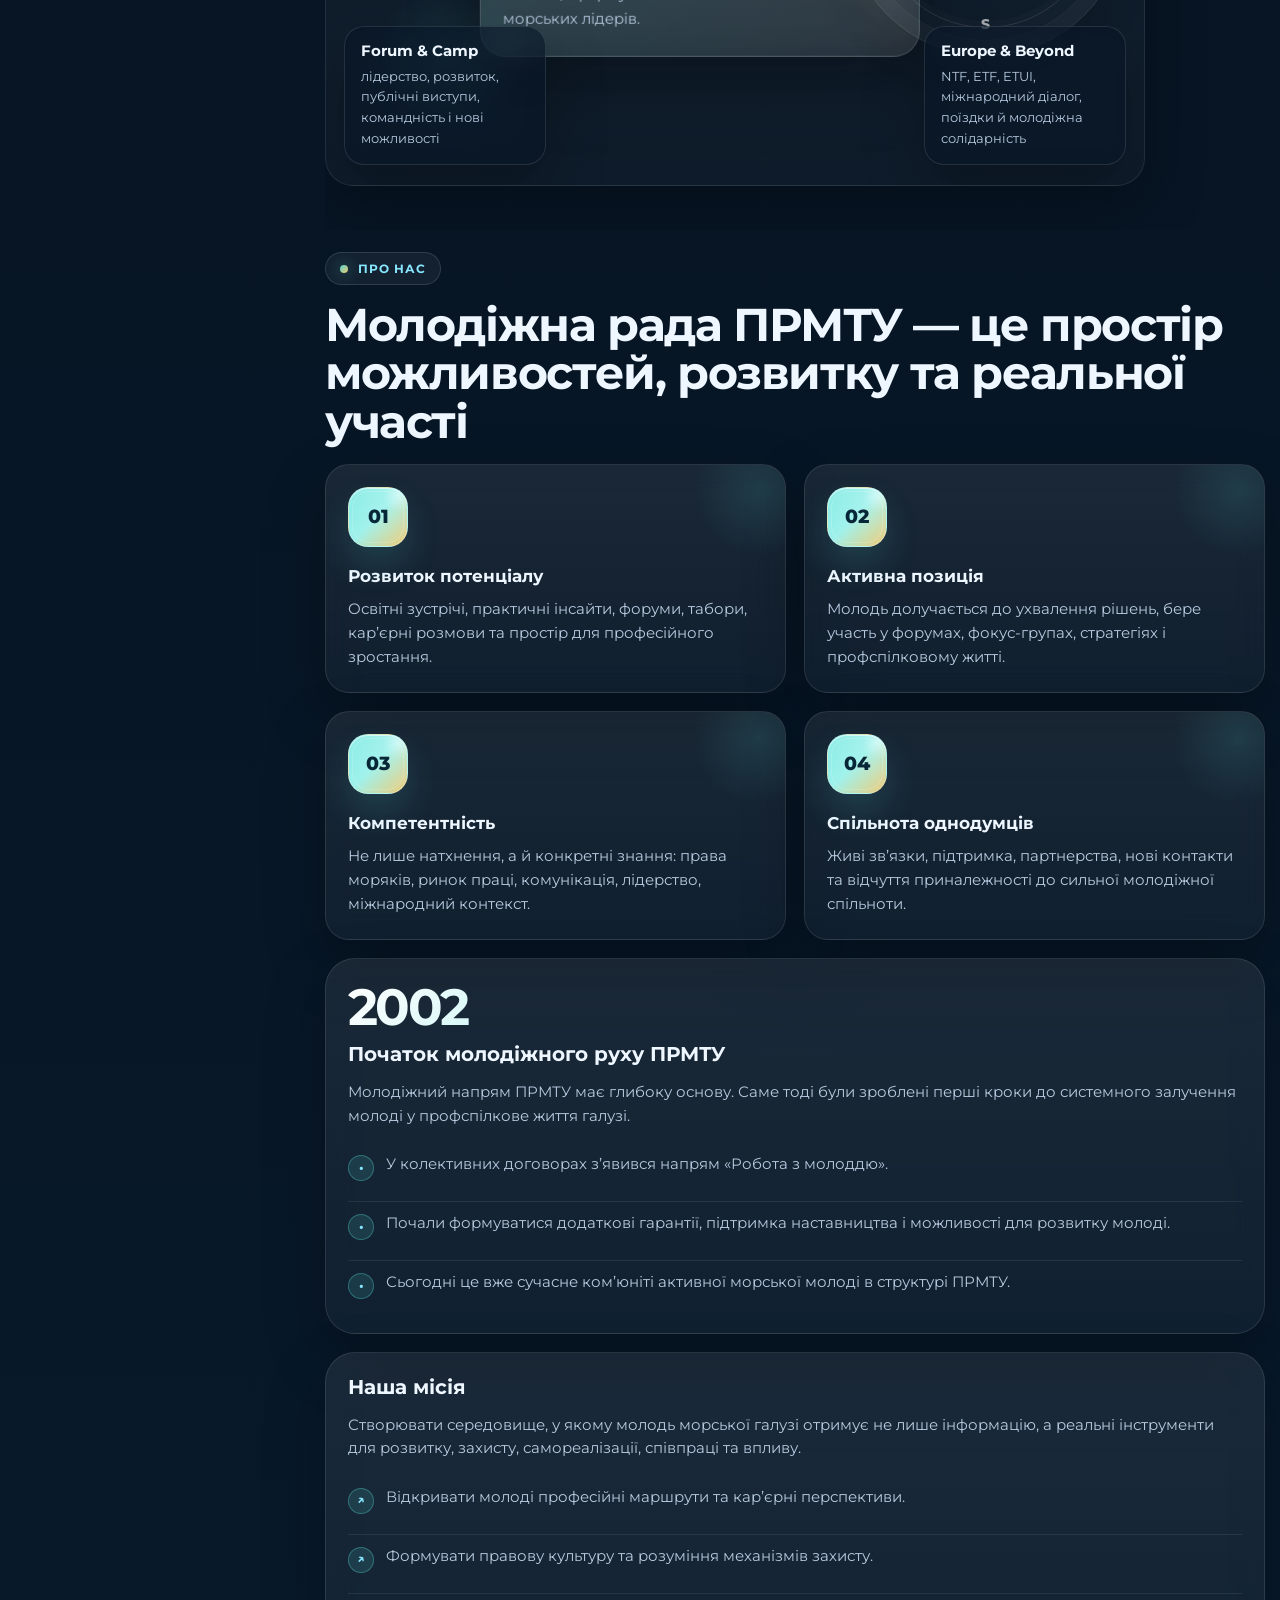
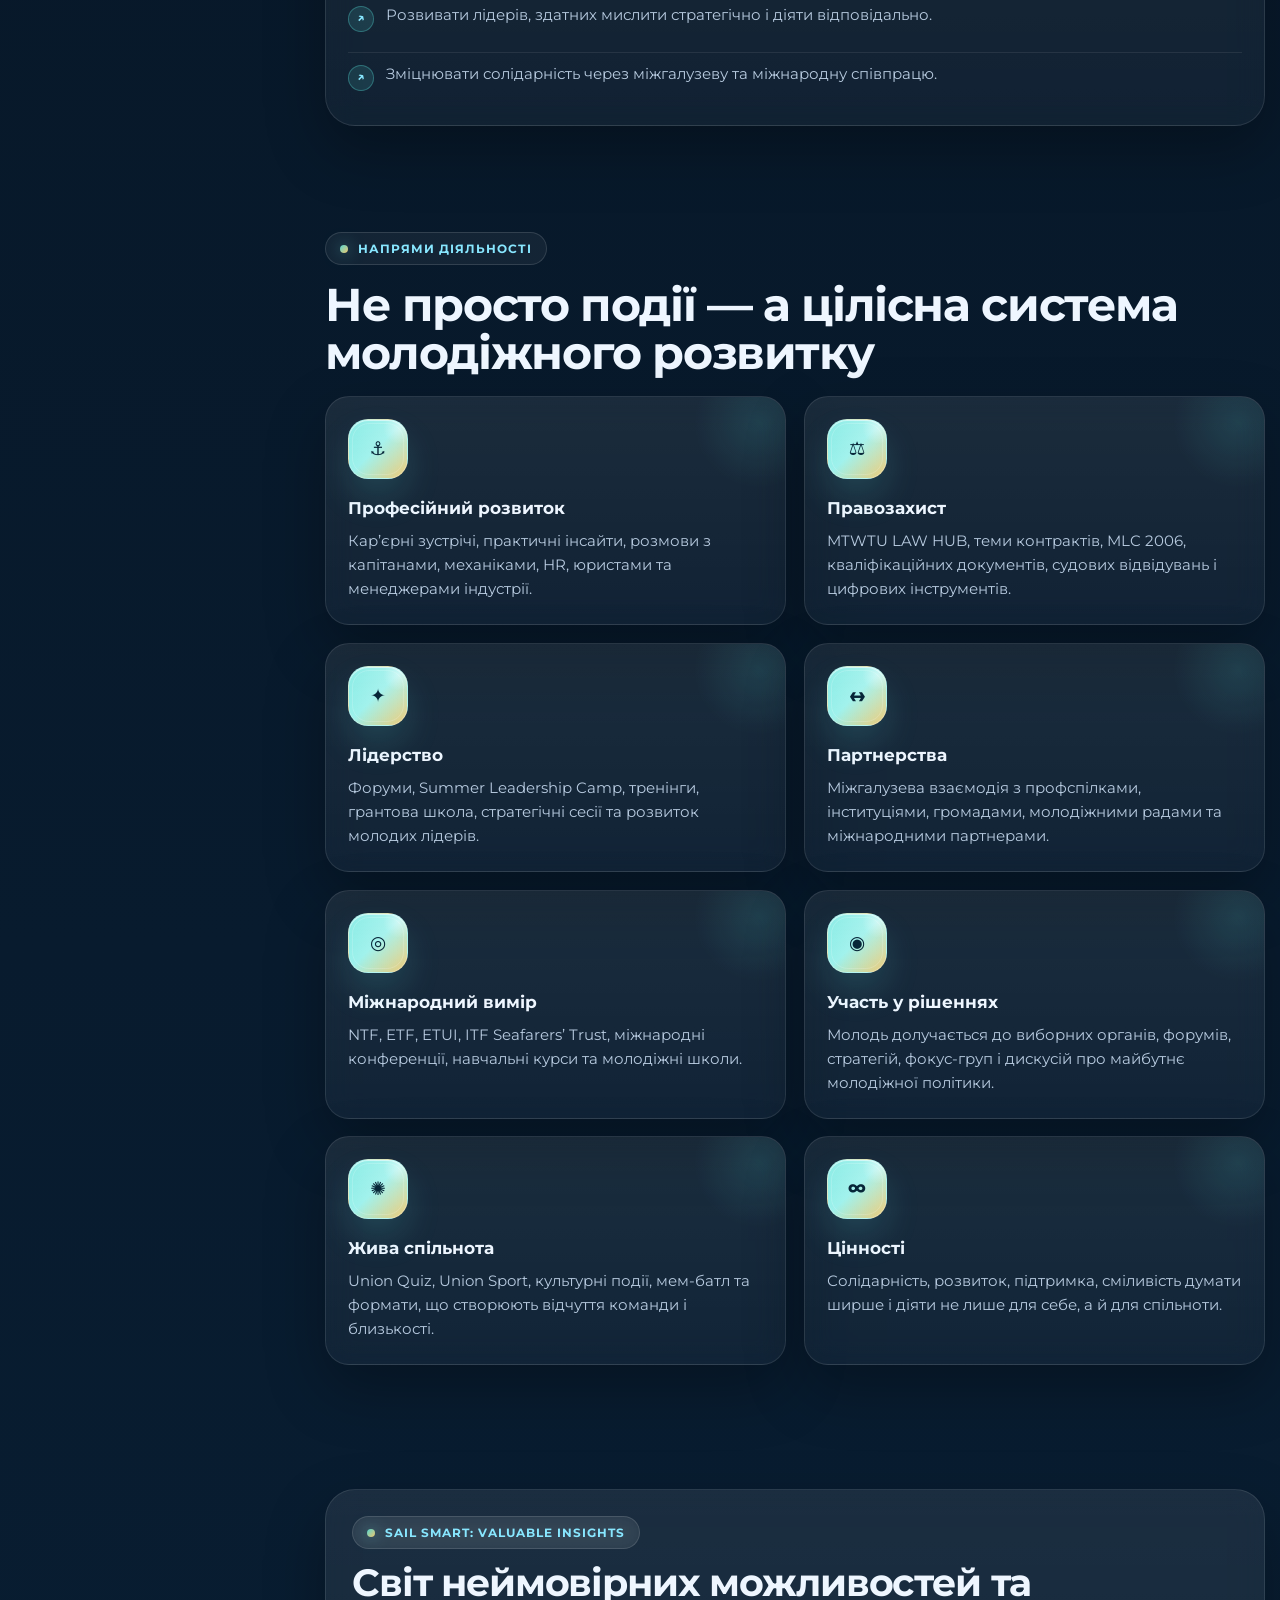
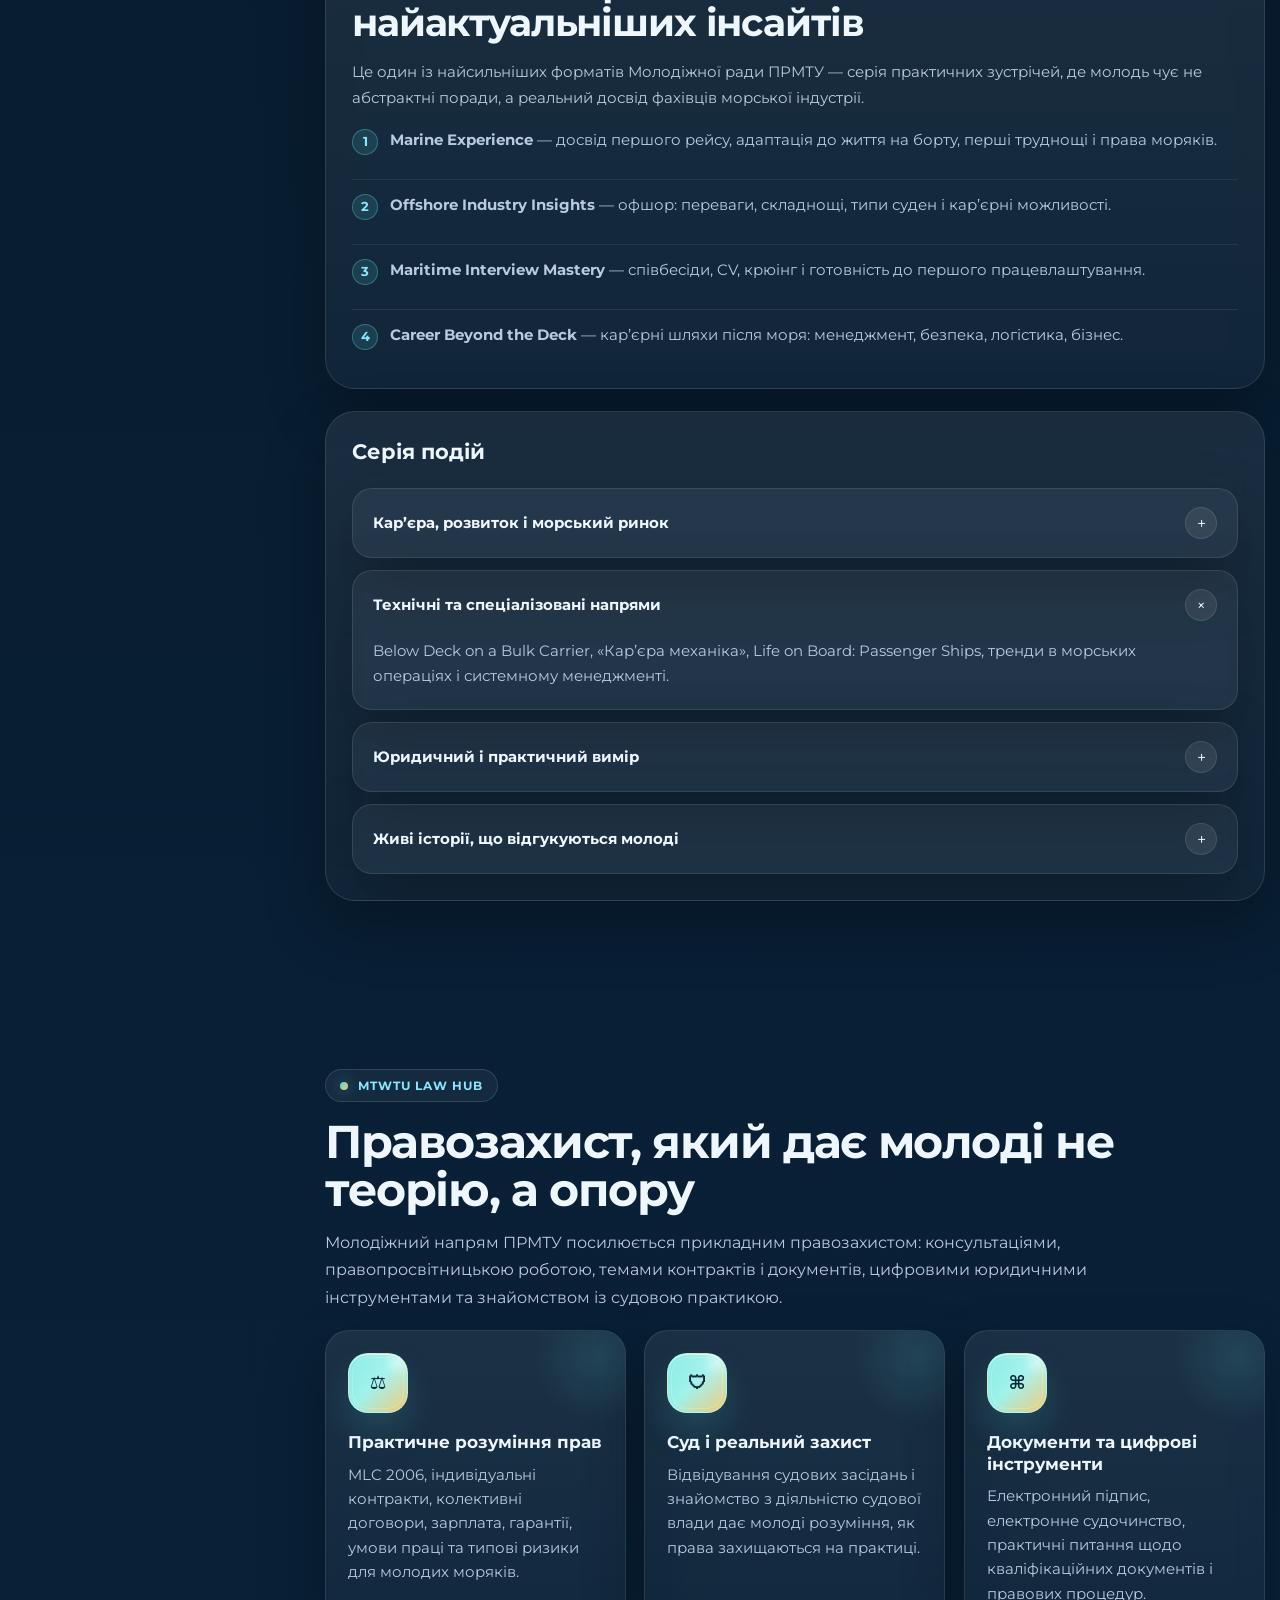
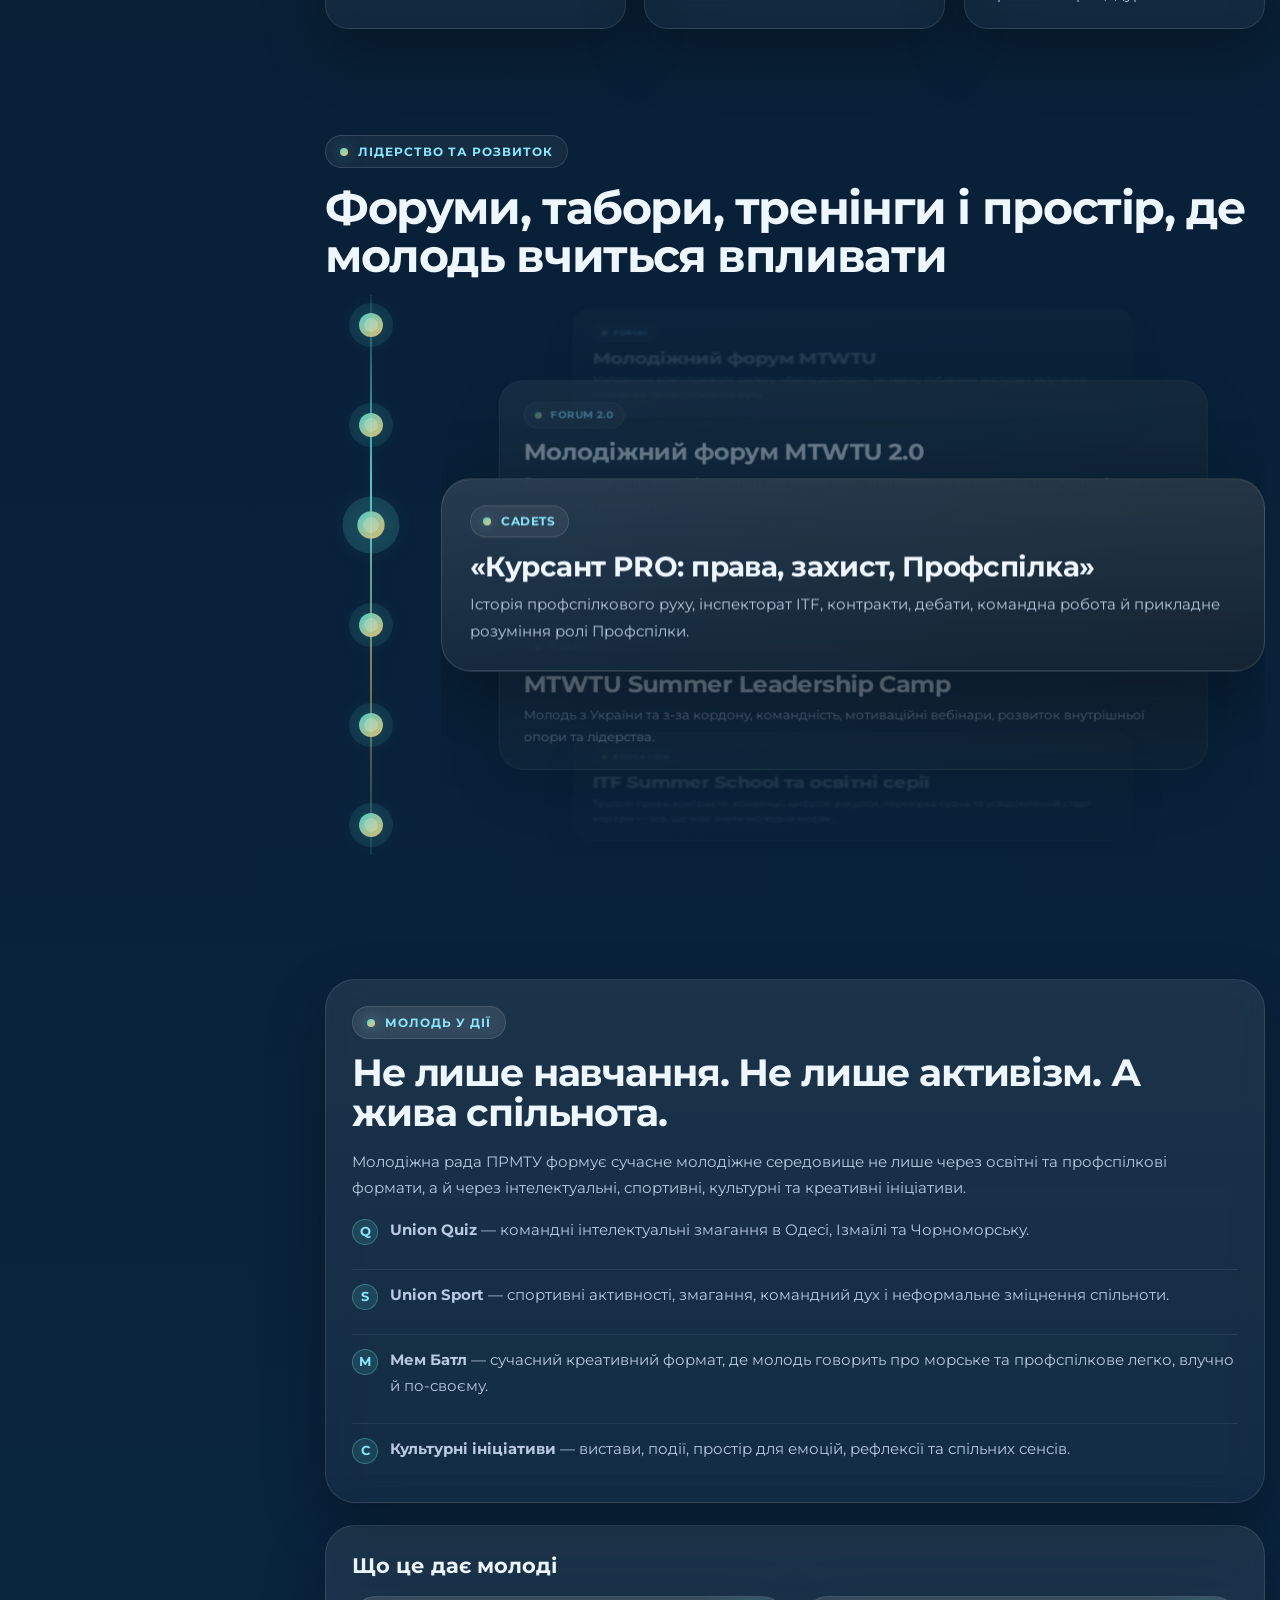
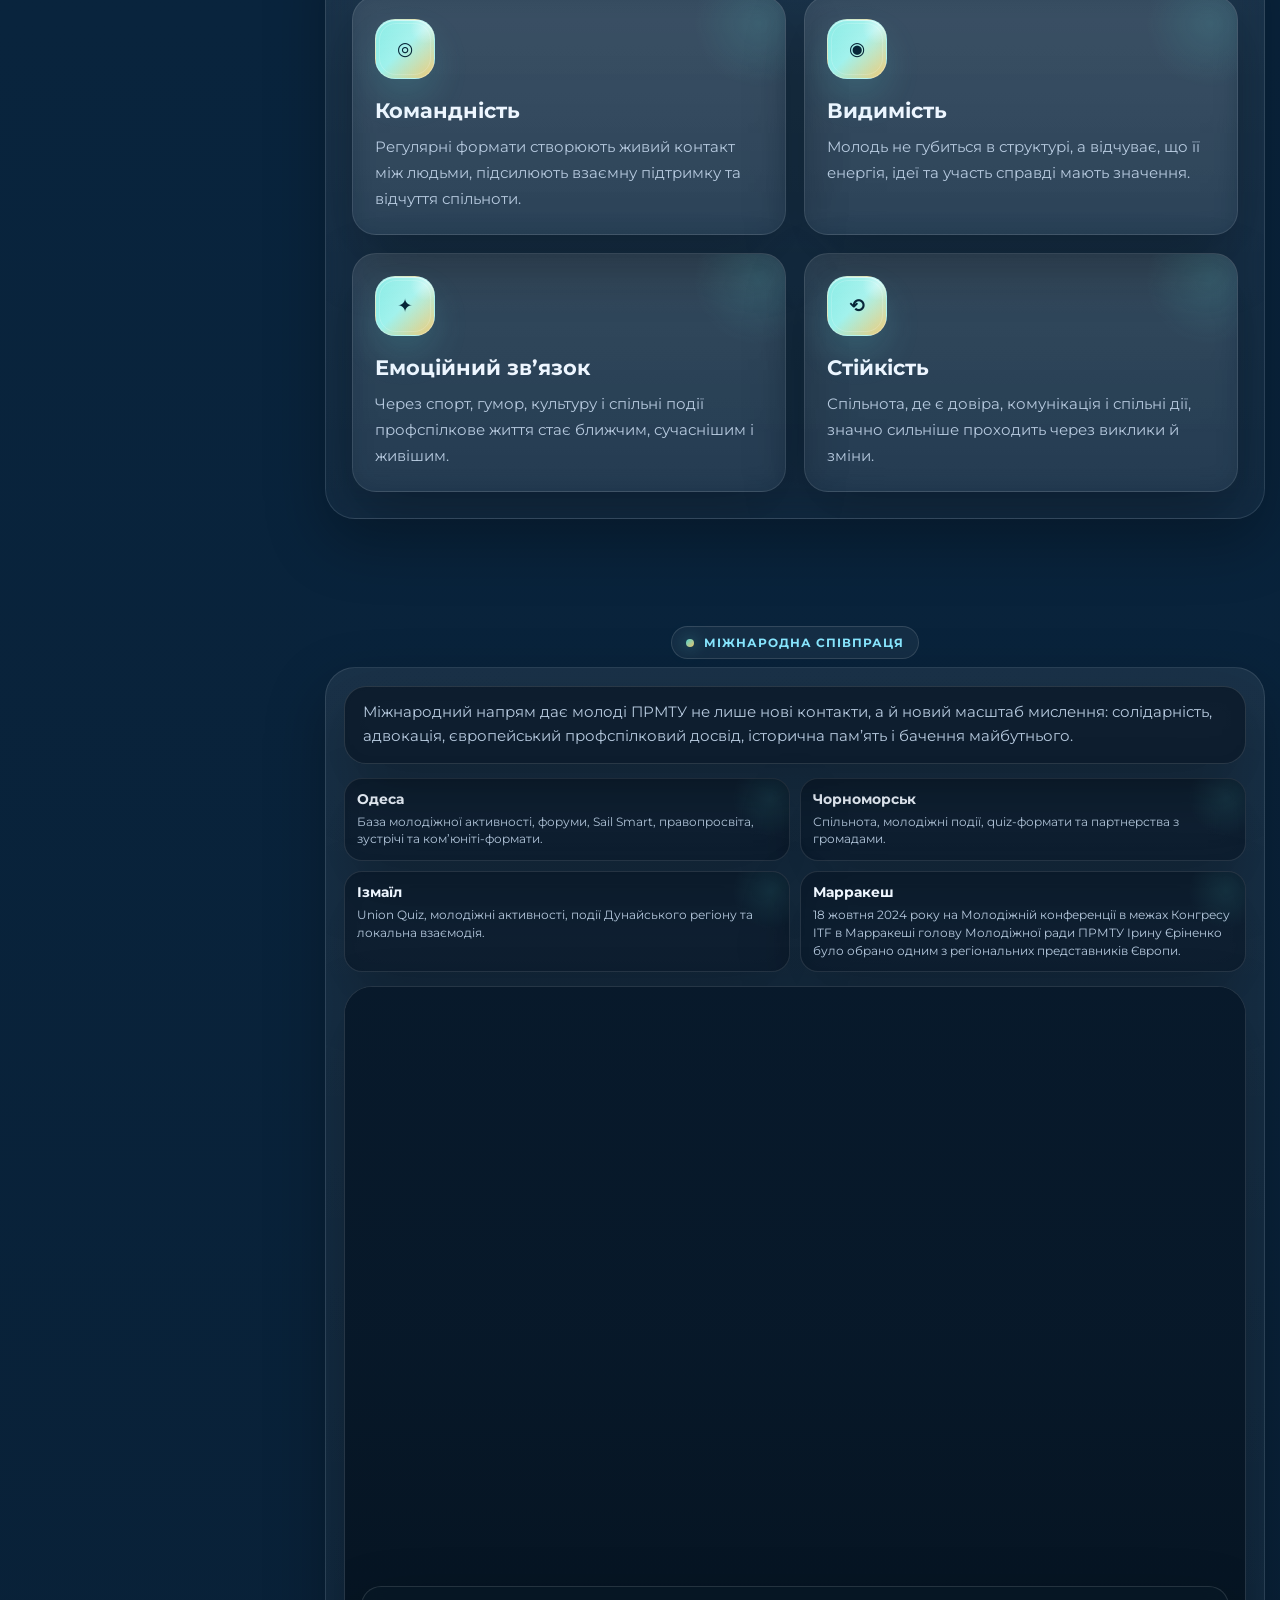
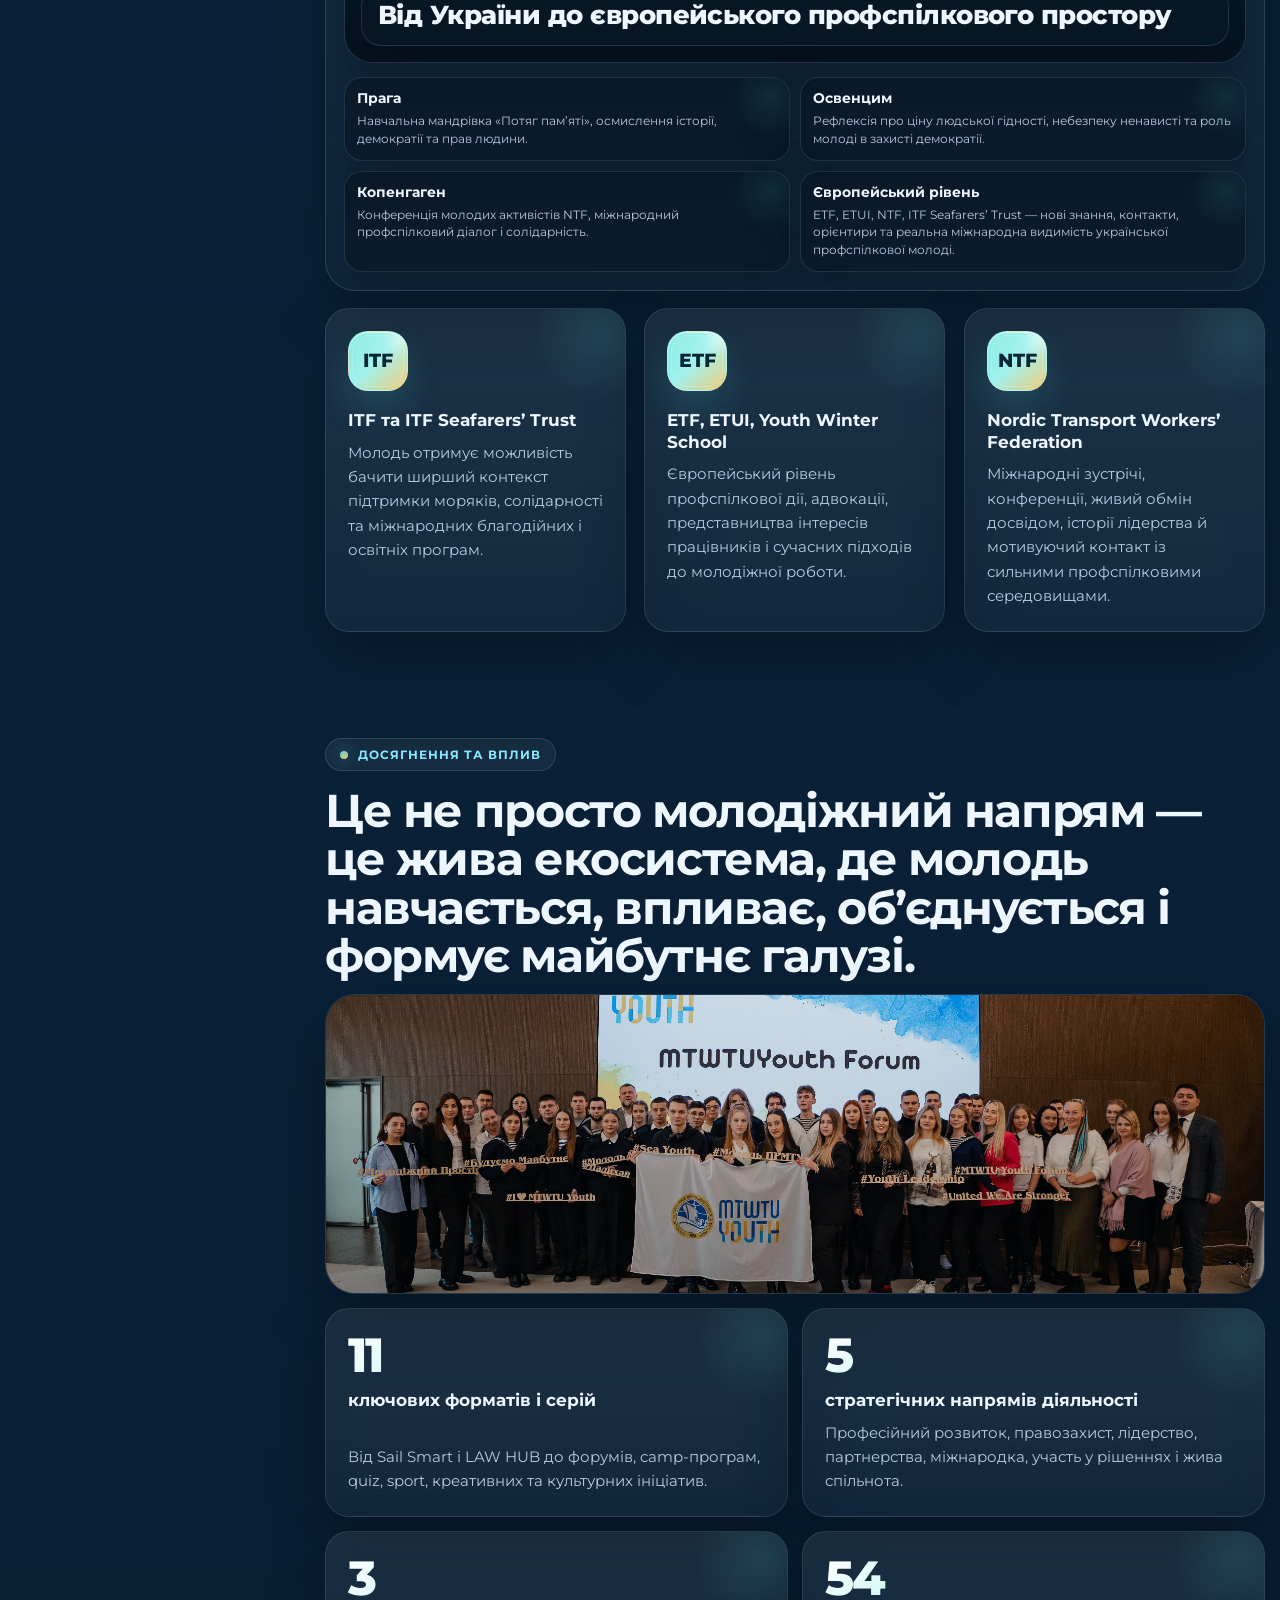
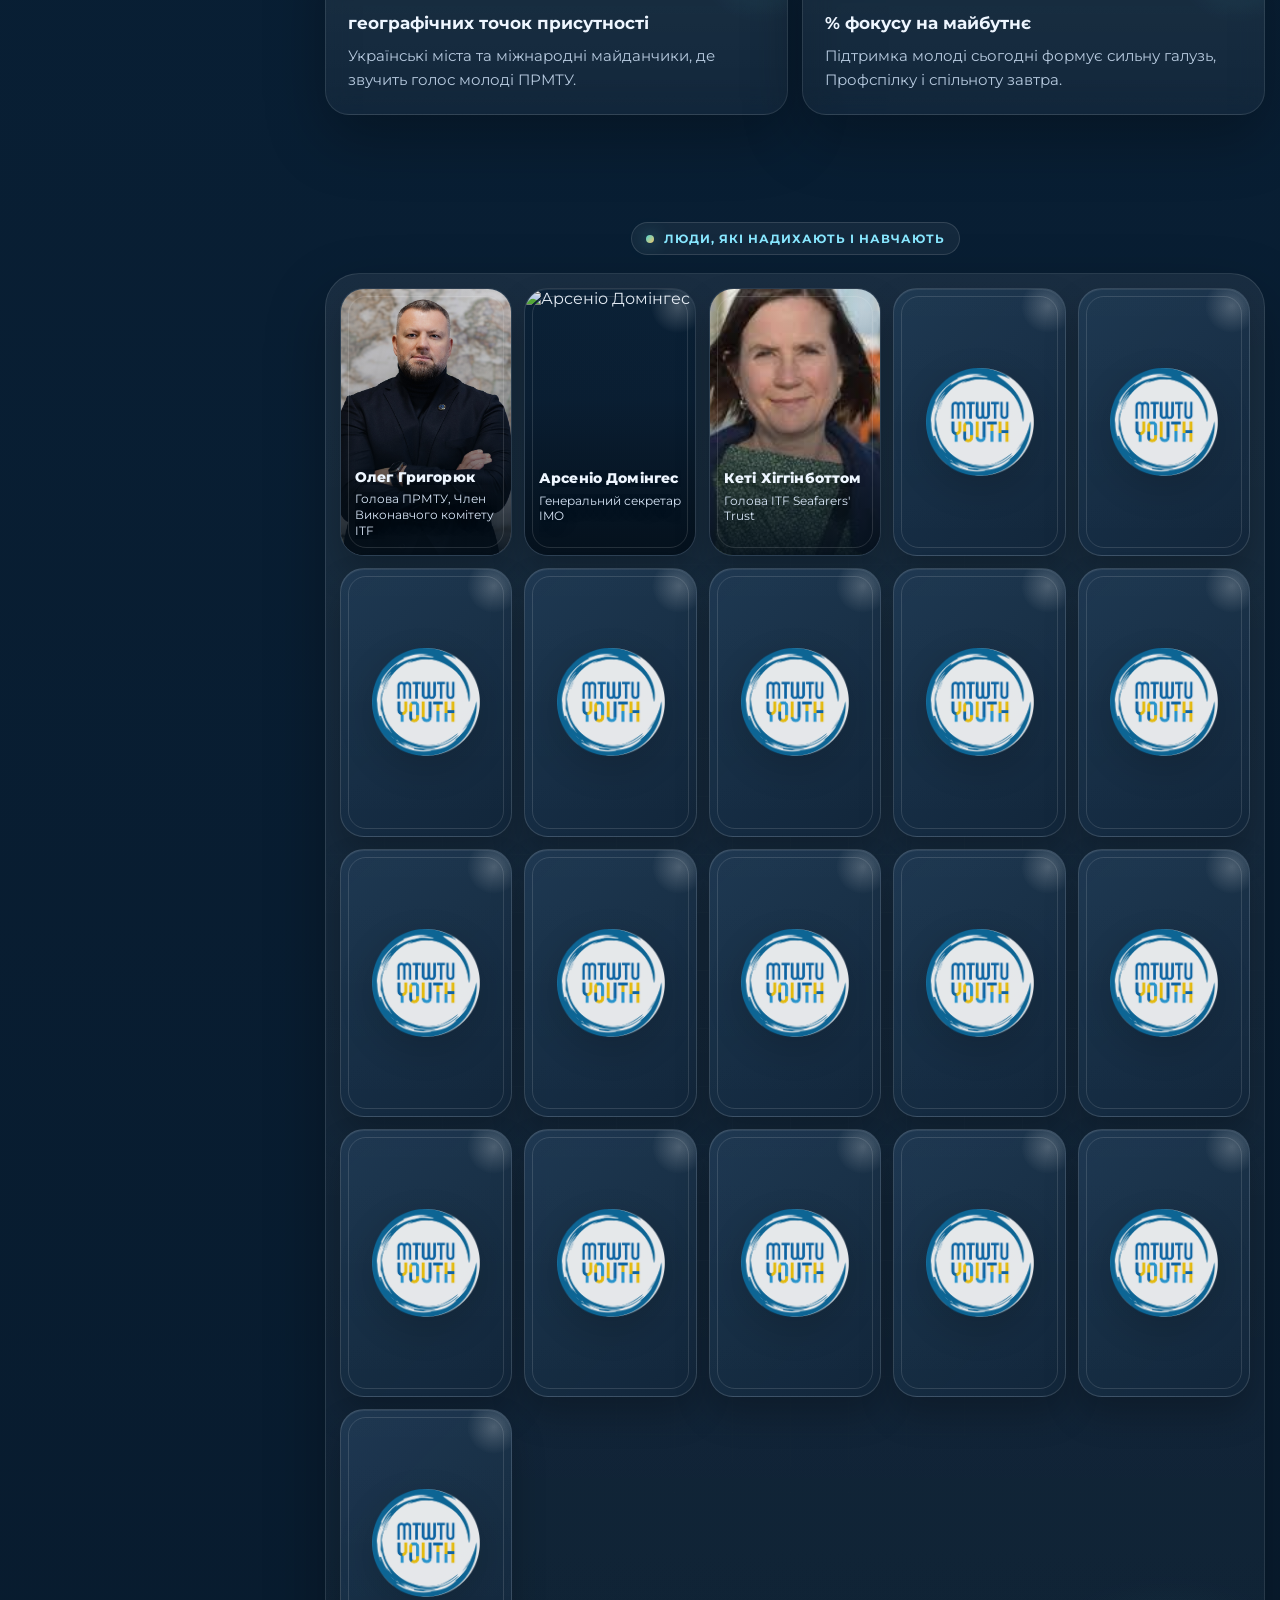
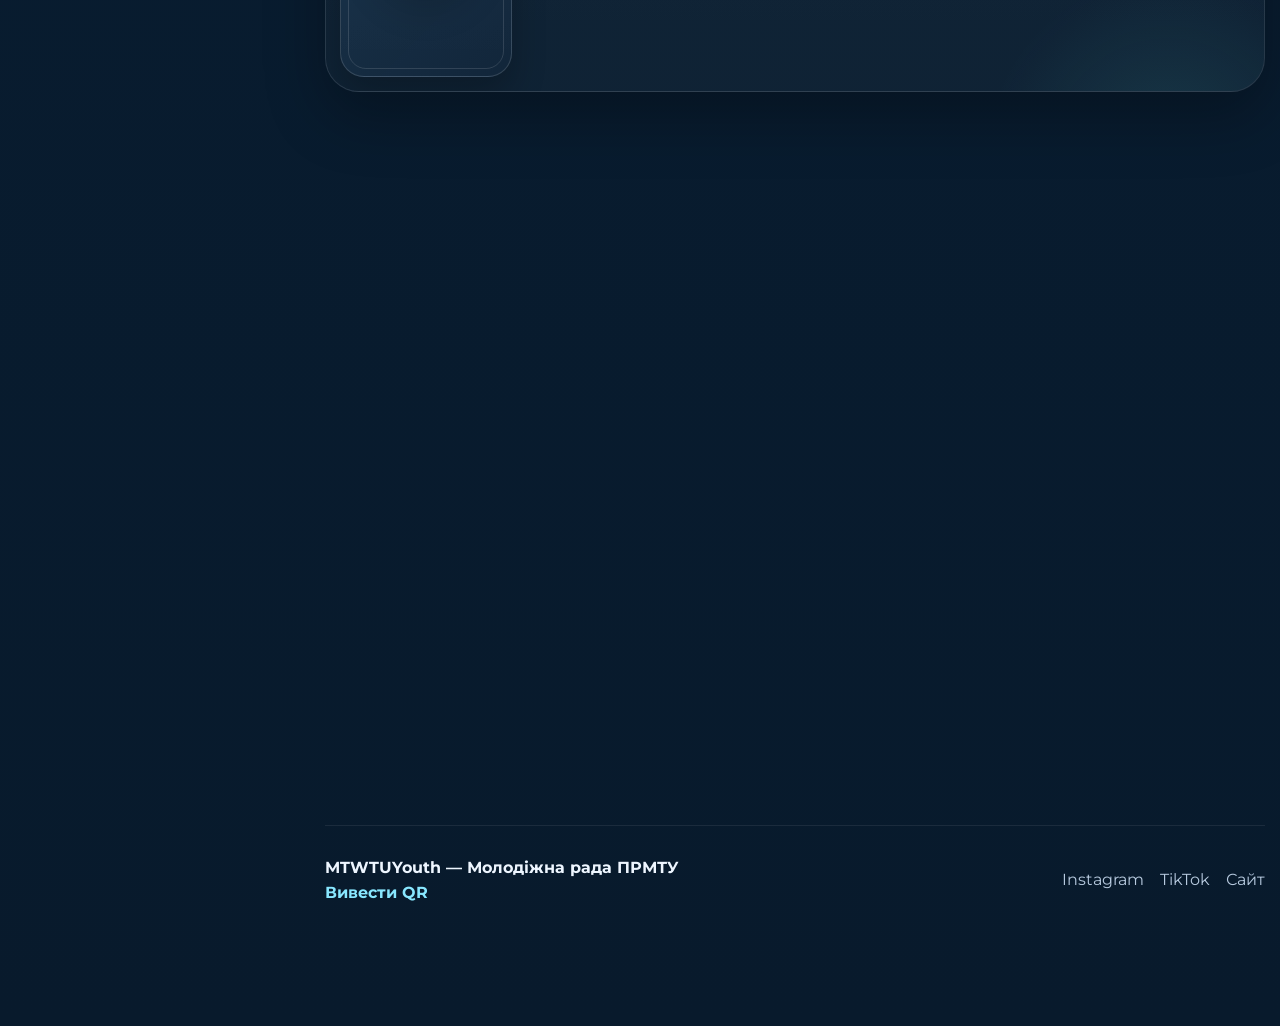
==== commit 66c5aa8e: "Update index.html" ====
--- a/index.html
+++ b/index.html
@@ -3198,477 +3198,505 @@
   </div>
 
   <script>
-    document.addEventListener('DOMContentLoaded', function () {
-      const header = document.getElementById('header');
-      const prevBtn = document.getElementById('prevSection');
-      const nextBtn = document.getElementById('nextSection');
-      const dotLinks = Array.from(document.querySelectorAll('.dot-link'));
-
-      const sections = [
-        document.getElementById('cover'),
-        document.getElementById('hero'),
-        document.getElementById('about'),
-        document.getElementById('directions'),
-        document.getElementById('sailsmart'),
-        document.getElementById('lawhub'),
-        document.getElementById('leadership'),
-        document.getElementById('community'),
-        document.getElementById('international'),
-        document.getElementById('impact'),
-        document.getElementById('voices'),
-        document.getElementById('contact')
-      ].filter(Boolean);
-
-      const qrModal = document.getElementById('qrModal');
-      const openQrModal = document.getElementById('openQrModal');
-      const closeQrModal = document.getElementById('closeQrModal');
-
-      const voicesSection = document.getElementById('voices');
-      const speakerCards = Array.from(document.querySelectorAll('.speaker-card'));
-      let speakerFlipTimers = [];
-      let lastVoicesPlay = 0;
-
-      const leadershipCards = Array.from(document.querySelectorAll('.leadership-card'));
-      const leadershipDots = Array.from(document.querySelectorAll('.leadership-dot'));
-      const leadershipDrum = document.getElementById('leadershipDrum');
-      let leadershipIndex = 1;
-      let leadershipTimer = null;
-
-      function getHeaderOffset() {
-  return (header ? header.offsetHeight : 0) + 8;
-}
-
-function getSectionScrollOffset(section) {
-  if (!section) return 0;
-
-  const desktopOffsets = {
-    about: 64,
-    directions: 64,
-    sailsmart: 64,
-    leadership: 64,
-    community: 64,
-    international: 64,
-    impact: 64,
-    voices: 64
-  };
-
-  const tabletOffsets = {
-    about: 40,
-    directions: 40,
-    sailsmart: 40,
-    leadership: 40,
-    community: 40,
-    international: 40,
-    impact: 40,
-    voices: 40
-  };
-
-  const mobileOffsets = {
-    about: 22,
-    directions: 22,
-    sailsmart: 22,
-    leadership: 22,
-    community: 22,
-    international: 22,
-    impact: 22,
-    voices: 22
-  };
-
-  if (window.innerWidth <= 760) {
-    return mobileOffsets[section.id] || 0;
+document.addEventListener('DOMContentLoaded', function () {
+  const header = document.getElementById('header');
+  const prevBtn = document.getElementById('prevSection');
+  const nextBtn = document.getElementById('nextSection');
+  const dotLinks = Array.from(document.querySelectorAll('.dot-link'));
+
+  const sections = [
+    document.getElementById('cover'),
+    document.getElementById('hero'),
+    document.getElementById('about'),
+    document.getElementById('directions'),
+    document.getElementById('sailsmart'),
+    document.getElementById('lawhub'),
+    document.getElementById('leadership'),
+    document.getElementById('community'),
+    document.getElementById('international'),
+    document.getElementById('impact'),
+    document.getElementById('voices'),
+    document.getElementById('contact')
+  ].filter(Boolean);
+
+  const qrModal = document.getElementById('qrModal');
+  const openQrModal = document.getElementById('openQrModal');
+  const closeQrModal = document.getElementById('closeQrModal');
+
+  const voicesSection = document.getElementById('voices');
+  const speakerCards = Array.from(document.querySelectorAll('.speaker-card'));
+  let speakerFlipTimers = [];
+  let lastVoicesPlay = 0;
+
+  const leadershipCards = Array.from(document.querySelectorAll('.leadership-card'));
+  const leadershipDots = Array.from(document.querySelectorAll('.leadership-dot'));
+  const leadershipDrum = document.getElementById('leadershipDrum');
+  let leadershipIndex = 1;
+  let leadershipTimer = null;
+
+  function getHeaderOffset() {
+    return (header ? header.offsetHeight : 0) + 8;
   }
 
-  if (window.innerWidth <= 980) {
-    return tabletOffsets[section.id] || 0;
+  function getSectionScrollOffset(section) {
+    if (!section) return 0;
+
+    const desktopOffsets = {
+      about: 64,
+      directions: 64,
+      sailsmart: 64,
+      leadership: 64,
+      community: 64,
+      international: 64,
+      impact: 64,
+      voices: 64
+    };
+
+    const tabletOffsets = {
+      about: 40,
+      directions: 40,
+      sailsmart: 40,
+      leadership: 40,
+      community: 40,
+      international: 40,
+      impact: 40,
+      voices: 40
+    };
+
+    const mobileOffsets = {
+      about: 22,
+      directions: 22,
+      sailsmart: 22,
+      leadership: 22,
+      community: 22,
+      international: 22,
+      impact: 22,
+      voices: 22
+    };
+
+    if (window.innerWidth <= 760) return mobileOffsets[section.id] || 0;
+    if (window.innerWidth <= 980) return tabletOffsets[section.id] || 0;
+    return desktopOffsets[section.id] || 0;
   }
 
-  return desktopOffsets[section.id] || 0;
-}
-
-function clampIndex(index) {
-  return Math.max(0, Math.min(index, sections.length - 1));
-}
-
-function getCurrentSectionIndex() {
-  const marker = window.scrollY + getHeaderOffset() + window.innerHeight * 0.25;
-  let currentIndex = 0;
-
-  sections.forEach(function (section, index) {
-    if (marker >= section.offsetTop) {
-      currentIndex = index;
-    }
-  });
-
-  return currentIndex;
-}
-
-function updateDots(forcedIndex) {
-  const activeIndex = typeof forcedIndex === 'number'
-    ? forcedIndex
-    : getCurrentSectionIndex();
-
-  dotLinks.forEach(function (link, index) {
-    link.classList.toggle('active', index === activeIndex);
-  });
-}
-
-function triggerRevealForSection(section) {
-  if (!section) return;
-
-  const revealItems = section.querySelectorAll('.reveal');
-  if (!revealItems.length) return;
-
-  revealItems.forEach(function (item, index) {
-    item.classList.remove('visible');
-    item.style.setProperty('--reveal-delay', (index * 80) + 'ms');
-  });
-
-  requestAnimationFrame(function () {
+  function clampIndex(index) {
+    return Math.max(0, Math.min(index, sections.length - 1));
+  }
+
+  function getCurrentSectionIndex() {
+    const marker = window.scrollY + getHeaderOffset() + window.innerHeight * 0.25;
+    let currentIndex = 0;
+
+    sections.forEach(function (section, index) {
+      if (marker >= section.offsetTop) {
+        currentIndex = index;
+      }
+    });
+
+    return currentIndex;
+  }
+
+  function updateDots(forcedIndex) {
+    const activeIndex = typeof forcedIndex === 'number'
+      ? forcedIndex
+      : getCurrentSectionIndex();
+
+    dotLinks.forEach(function (link, index) {
+      link.classList.toggle('active', index === activeIndex);
+    });
+  }
+
+  function triggerRevealForSection(section) {
+    if (!section) return;
+
+    const revealItems = section.querySelectorAll('.reveal');
+    if (!revealItems.length) return;
+
+    revealItems.forEach(function (item, index) {
+      item.classList.remove('visible');
+      item.style.setProperty('--reveal-delay', (index * 80) + 'ms');
+    });
+
     requestAnimationFrame(function () {
-      revealItems.forEach(function (item) {
-        item.classList.add('visible');
+      requestAnimationFrame(function () {
+        revealItems.forEach(function (item) {
+          item.classList.add('visible');
+        });
       });
     });
+  }
+
+  function resetSpeakerCards() {
+    speakerFlipTimers.forEach(function (timer) {
+      clearTimeout(timer);
+    });
+    speakerFlipTimers = [];
+
+    speakerCards.forEach(function (card) {
+      card.classList.remove('is-flipped');
+    });
+  }
+
+  function playSpeakerCards() {
+    if (!voicesSection || !speakerCards.length) return;
+
+    const now = Date.now();
+    if (now - lastVoicesPlay < 1200) return;
+    lastVoicesPlay = now;
+
+    resetSpeakerCards();
+
+    speakerCards.forEach(function (card, index) {
+      const timer = setTimeout(function () {
+        card.classList.add('is-flipped');
+      }, 180 * index + 260);
+
+      speakerFlipTimers.push(timer);
+    });
+  }
+
+  function scrollToSection(index) {
+    if (!sections.length) return;
+
+    const safeIndex = clampIndex(index);
+    const target = sections[safeIndex];
+    if (!target) return;
+
+    const extraOffset = getSectionScrollOffset(target);
+    const top = target.offsetTop - getHeaderOffset() + extraOffset;
+
+    window.scrollTo({
+      top: Math.max(0, top),
+      behavior: 'smooth'
+    });
+
+    updateDots(safeIndex);
+
+    setTimeout(function () {
+      triggerRevealForSection(target);
+      updateDots(safeIndex);
+
+      if (target.id === 'voices') {
+        playSpeakerCards();
+      }
+    }, 520);
+  }
+
+  function getWrappedDifference(index, activeIndex, total) {
+    let diff = index - activeIndex;
+    if (diff > total / 2) diff -= total;
+    if (diff < -total / 2) diff += total;
+    return diff;
+  }
+
+  function updateLeadershipDrum() {
+    if (!leadershipCards.length) return;
+
+    const total = leadershipCards.length;
+
+    leadershipCards.forEach(function (card, index) {
+      card.classList.remove(
+        'is-hidden',
+        'is-prev-2',
+        'is-prev',
+        'is-active',
+        'is-next',
+        'is-next-2'
+      );
+
+      const diff = getWrappedDifference(index, leadershipIndex, total);
+
+      if (diff === 0) {
+        card.classList.add('is-active');
+      } else if (diff === -1) {
+        card.classList.add('is-prev');
+      } else if (diff === -2) {
+        card.classList.add('is-prev-2');
+      } else if (diff === 1) {
+        card.classList.add('is-next');
+      } else if (diff === 2) {
+        card.classList.add('is-next-2');
+      } else {
+        card.classList.add('is-hidden');
+      }
+    });
+
+    leadershipDots.forEach(function (dot, index) {
+      dot.classList.toggle('active', index === leadershipIndex);
+    });
+  }
+
+  function startLeadershipDrum() {
+    clearInterval(leadershipTimer);
+
+    if (leadershipCards.length <= 1) return;
+
+    leadershipTimer = setInterval(function () {
+      leadershipIndex = (leadershipIndex + 1) % leadershipCards.length;
+      updateLeadershipDrum();
+    }, 3200);
+  }
+
+  dotLinks.forEach(function (link, index) {
+    link.addEventListener('click', function (e) {
+      e.preventDefault();
+      scrollToSection(index);
+    });
   });
-}
-
-function resetSpeakerCards() {
-  speakerFlipTimers.forEach(function (timer) {
-    clearTimeout(timer);
-  });
-  speakerFlipTimers = [];
-
-  speakerCards.forEach(function (card) {
-    card.classList.remove('is-flipped');
-  });
-}
-
-function playSpeakerCards() {
-  if (!voicesSection || !speakerCards.length) return;
-
-  resetSpeakerCards();
-
-  speakerCards.forEach(function (card, index) {
-    const timer = setTimeout(function () {
-      card.classList.add('is-flipped');
-    }, 180 * index + 260);
-
-    speakerFlipTimers.push(timer);
-  });
-}
-
-function scrollToSection(index) {
-  if (!sections.length) return;
-
-  const safeIndex = clampIndex(index);
-  const target = sections[safeIndex];
-  if (!target) return;
-
-  const extraOffset = getSectionScrollOffset(target);
-  const top = target.offsetTop - getHeaderOffset() + extraOffset;
-
-  window.scrollTo({
-    top: Math.max(0, top),
-    behavior: 'smooth'
-  });
-
-  updateDots(safeIndex);
-
-  setTimeout(function () {
-    triggerRevealForSection(target);
-    updateDots(safeIndex);
-
-    if (target.id === 'voices') {
-      playSpeakerCards();
-    }
-  }, 520);
-}
-     
-      function scrollToSection(index) {
-        if (!sections.length) return;
-
-        const safeIndex = clampIndex(index);
-        const target = sections[safeIndex];
-        if (!target) return;
-
-        const top = target.offsetTop - getHeaderOffset();
-
-        window.scrollTo({
-          top: Math.max(0, top),
-          behavior: 'smooth'
-        });
-
-        updateDots(safeIndex);
-
-        setTimeout(function () {
-          triggerRevealForSection(target);
-          updateDots(safeIndex);
-
-          if (target.id === 'voices') {
+
+  if (prevBtn) {
+    prevBtn.addEventListener('click', function () {
+      scrollToSection(getCurrentSectionIndex() - 1);
+    });
+  }
+
+  if (nextBtn) {
+    nextBtn.addEventListener('click', function () {
+      scrollToSection(getCurrentSectionIndex() + 1);
+    });
+  }
+
+  const revealElements = document.querySelectorAll('.reveal');
+
+  if ('IntersectionObserver' in window) {
+    const revealObserver = new IntersectionObserver(function (entries) {
+      entries.forEach(function (entry) {
+        if (entry.isIntersecting) {
+          entry.target.classList.add('visible');
+        }
+      });
+    }, {
+      threshold: 0.12,
+      rootMargin: '0px 0px -8% 0px'
+    });
+
+    revealElements.forEach(function (el, index) {
+      el.style.setProperty('--reveal-delay', ((index % 6) * 60) + 'ms');
+      revealObserver.observe(el);
+    });
+
+    if (voicesSection) {
+      const voicesObserver = new IntersectionObserver(function (entries) {
+        entries.forEach(function (entry) {
+          if (entry.isIntersecting) {
             playSpeakerCards();
           }
-        }, 520);
-      }
-
-      dotLinks.forEach(function (link, index) {
-        link.addEventListener('click', function (e) {
-          e.preventDefault();
-          scrollToSection(index);
         });
+      }, {
+        threshold: 0.35
       });
 
-      if (prevBtn) {
-        prevBtn.addEventListener('click', function () {
-          scrollToSection(getCurrentSectionIndex() - 1);
-        });
-      }
-
-      if (nextBtn) {
-        nextBtn.addEventListener('click', function () {
-          scrollToSection(getCurrentSectionIndex() + 1);
-        });
-      }
-
-      const revealElements = document.querySelectorAll('.reveal');
-
-      if ('IntersectionObserver' in window) {
-        const revealObserver = new IntersectionObserver(function (entries) {
-          entries.forEach(function (entry) {
-            if (entry.isIntersecting) {
-              entry.target.classList.add('visible');
-            }
-          });
-        }, {
-          threshold: 0.12,
-          rootMargin: '0px 0px -8% 0px'
-        });
-
-        revealElements.forEach(function (el, index) {
-          el.style.setProperty('--reveal-delay', ((index % 6) * 60) + 'ms');
-          revealObserver.observe(el);
-        });
-
-        if (voicesSection) {
-          const voicesObserver = new IntersectionObserver(function (entries) {
-            entries.forEach(function (entry) {
-              if (entry.isIntersecting) {
-                playSpeakerCards();
-              }
-            });
-          }, {
-            threshold: 0.35
-          });
-
-          voicesObserver.observe(voicesSection);
+      voicesObserver.observe(voicesSection);
+    }
+  } else {
+    revealElements.forEach(function (el) {
+      el.classList.add('visible');
+    });
+  }
+
+  const accordionItems = Array.from(document.querySelectorAll('.acc-item'));
+  let accordionAutoIndex = 0;
+  let accordionAutoTimer = null;
+  let accordionAutoPaused = false;
+
+  function openAccordionItem(item) {
+    if (!item) return;
+
+    accordionItems.forEach(function (other) {
+      const body = other.querySelector('.acc-body');
+      other.classList.remove('open');
+      if (body) body.style.maxHeight = null;
+    });
+
+    item.classList.add('open');
+    const body = item.querySelector('.acc-body');
+    if (body) {
+      body.style.maxHeight = body.scrollHeight + 'px';
+    }
+  }
+
+  function startAccordionAutoRotate() {
+    clearInterval(accordionAutoTimer);
+
+    if (window.innerWidth <= 760 || accordionItems.length <= 1) return;
+
+    accordionAutoTimer = setInterval(function () {
+      if (accordionAutoPaused) return;
+      accordionAutoIndex = (accordionAutoIndex + 1) % accordionItems.length;
+      openAccordionItem(accordionItems[accordionAutoIndex]);
+    }, 3200);
+  }
+
+  accordionItems.forEach(function (item, index) {
+    const btn = item.querySelector('.acc-btn');
+
+    if (btn) {
+      btn.addEventListener('click', function () {
+        const isOpen = item.classList.contains('open');
+
+        accordionAutoPaused = true;
+        clearInterval(accordionAutoTimer);
+
+        if (isOpen) {
+          item.classList.remove('open');
+          const body = item.querySelector('.acc-body');
+          if (body) body.style.maxHeight = null;
+        } else {
+          accordionAutoIndex = index;
+          openAccordionItem(item);
         }
-      } else {
-        revealElements.forEach(function (el) {
-          el.classList.add('visible');
-        });
-      }
-
-      const accordionItems = Array.from(document.querySelectorAll('.acc-item'));
-      let accordionAutoIndex = 0;
-      let accordionAutoTimer = null;
-      let accordionAutoPaused = false;
-
-      function openAccordionItem(item) {
-        if (!item) return;
-
-        accordionItems.forEach(function (other) {
-          const body = other.querySelector('.acc-body');
-          other.classList.remove('open');
-          if (body) body.style.maxHeight = null;
-        });
-
-        item.classList.add('open');
-        const body = item.querySelector('.acc-body');
-        if (body) {
-          body.style.maxHeight = body.scrollHeight + 'px';
-        }
-      }
-
-      function startAccordionAutoRotate() {
-        clearInterval(accordionAutoTimer);
-
-        if (window.innerWidth <= 760 || accordionItems.length <= 1) return;
-
-        accordionAutoTimer = setInterval(function () {
-          if (accordionAutoPaused) return;
-          accordionAutoIndex = (accordionAutoIndex + 1) % accordionItems.length;
-          openAccordionItem(accordionItems[accordionAutoIndex]);
-        }, 3200);
-      }
-
-      accordionItems.forEach(function (item, index) {
-        const btn = item.querySelector('.acc-btn');
-
-        if (btn) {
-          btn.addEventListener('click', function () {
-            const isOpen = item.classList.contains('open');
-
-            accordionAutoPaused = true;
-            clearInterval(accordionAutoTimer);
-
-            if (isOpen) {
-              item.classList.remove('open');
-              const body = item.querySelector('.acc-body');
-              if (body) body.style.maxHeight = null;
-            } else {
-              accordionAutoIndex = index;
-              openAccordionItem(item);
-            }
-
-            setTimeout(function () {
-              accordionAutoPaused = false;
-              startAccordionAutoRotate();
-            }, 7000);
-          });
-        }
-
-        item.addEventListener('mouseenter', function () {
-          accordionAutoPaused = true;
-        });
-
-        item.addEventListener('mouseleave', function () {
+
+        setTimeout(function () {
           accordionAutoPaused = false;
-        });
+          startAccordionAutoRotate();
+        }, 7000);
       });
-
-      if (accordionItems.length) {
-        openAccordionItem(accordionItems[0]);
-        startAccordionAutoRotate();
-      }
-
-      const counters = document.querySelectorAll('.count');
-
-      if ('IntersectionObserver' in window) {
-        const counterObserver = new IntersectionObserver(function (entries) {
-          entries.forEach(function (entry) {
-            if (!entry.isIntersecting) return;
-
-            const el = entry.target;
-            if (el.dataset.animated === 'true') return;
-
-            const target = parseInt(el.dataset.target || '0', 10);
-            let current = 0;
-            const duration = 1400;
-            const increment = Math.max(1, Math.ceil(target / 40));
-            const stepTime = Math.max(16, Math.floor(duration / Math.max(target / increment, 1)));
-
-            const timer = setInterval(function () {
-              current += increment;
-
-              if (current >= target) {
-                current = target;
-                clearInterval(timer);
-              }
-
-              el.textContent = current;
-            }, stepTime);
-
-            el.dataset.animated = 'true';
-          });
-        }, { threshold: 0.6 });
-
-        counters.forEach(function (counter) {
-          counterObserver.observe(counter);
-        });
-      }
-
-      leadershipDots.forEach(function (dot, index) {
-        dot.addEventListener('click', function () {
-          leadershipIndex = index;
-          updateLeadershipDrum();
-          startLeadershipDrum();
-        });
+    }
+
+    item.addEventListener('mouseenter', function () {
+      accordionAutoPaused = true;
+    });
+
+    item.addEventListener('mouseleave', function () {
+      accordionAutoPaused = false;
+    });
+  });
+
+  if (accordionItems.length) {
+    openAccordionItem(accordionItems[0]);
+    startAccordionAutoRotate();
+  }
+
+  const counters = document.querySelectorAll('.count');
+
+  if ('IntersectionObserver' in window) {
+    const counterObserver = new IntersectionObserver(function (entries) {
+      entries.forEach(function (entry) {
+        if (!entry.isIntersecting) return;
+
+        const el = entry.target;
+        if (el.dataset.animated === 'true') return;
+
+        const target = parseInt(el.dataset.target || '0', 10);
+        let current = 0;
+        const duration = 1400;
+        const increment = Math.max(1, Math.ceil(target / 40));
+        const stepTime = Math.max(16, Math.floor(duration / Math.max(target / increment, 1)));
+
+        const timer = setInterval(function () {
+          current += increment;
+
+          if (current >= target) {
+            current = target;
+            clearInterval(timer);
+          }
+
+          el.textContent = current;
+        }, stepTime);
+
+        el.dataset.animated = 'true';
       });
-
-      if (leadershipDrum) {
-        leadershipDrum.addEventListener('mouseenter', function () {
-          clearInterval(leadershipTimer);
-        });
-
-        leadershipDrum.addEventListener('mouseleave', function () {
-          startLeadershipDrum();
-        });
-      }
-
+    }, { threshold: 0.6 });
+
+    counters.forEach(function (counter) {
+      counterObserver.observe(counter);
+    });
+  }
+
+  leadershipDots.forEach(function (dot, index) {
+    dot.addEventListener('click', function () {
+      leadershipIndex = index;
       updateLeadershipDrum();
       startLeadershipDrum();
-
-      function showQrModal() {
-        if (!qrModal) return;
-        qrModal.classList.add('open');
-        qrModal.setAttribute('aria-hidden', 'false');
-        document.body.style.overflow = 'hidden';
-      }
-
-      function hideQrModal() {
-        if (!qrModal) return;
-        qrModal.classList.remove('open');
-        qrModal.setAttribute('aria-hidden', 'true');
-        document.body.style.overflow = '';
-      }
-
-      if (openQrModal) {
-        openQrModal.addEventListener('click', showQrModal);
-      }
-
-      if (closeQrModal) {
-        closeQrModal.addEventListener('click', hideQrModal);
-      }
-
-      if (qrModal) {
-        qrModal.addEventListener('click', function (e) {
-          if (e.target === qrModal) {
-            hideQrModal();
-          }
-        });
-      }
-
-      document.addEventListener('keydown', function (e) {
-        const activeTag = document.activeElement ? document.activeElement.tagName : '';
-        const isEditable = document.activeElement && document.activeElement.isContentEditable;
-
-        if (qrModal && qrModal.classList.contains('open')) {
-          if (e.key === 'Escape') {
-            hideQrModal();
-          }
-          return;
-        }
-
-        if (activeTag === 'INPUT' || activeTag === 'TEXTAREA' || activeTag === 'SELECT' || isEditable) {
-          return;
-        }
-
-        if (e.key === 'ArrowLeft' || e.key === 'ArrowUp') {
-          e.preventDefault();
-          scrollToSection(getCurrentSectionIndex() - 1);
-        }
-
-        if (e.key === 'ArrowRight' || e.key === 'ArrowDown') {
-          e.preventDefault();
-          scrollToSection(getCurrentSectionIndex() + 1);
-        }
-      });
-
-      window.addEventListener('scroll', function () {
-        updateDots();
-      }, { passive: true });
-
-      window.addEventListener('resize', function () {
-        updateDots();
-        startAccordionAutoRotate();
-        startLeadershipDrum();
-      });
-
-      updateDots(0);
-
-      if (sections.length) {
-        triggerRevealForSection(sections[0]);
-      }
     });
-  </script>
+  });
+
+  if (leadershipDrum) {
+    leadershipDrum.addEventListener('mouseenter', function () {
+      clearInterval(leadershipTimer);
+    });
+
+    leadershipDrum.addEventListener('mouseleave', function () {
+      startLeadershipDrum();
+    });
+  }
+
+  updateLeadershipDrum();
+  startLeadershipDrum();
+
+  function showQrModal() {
+    if (!qrModal) return;
+    qrModal.classList.add('open');
+    qrModal.setAttribute('aria-hidden', 'false');
+    document.body.style.overflow = 'hidden';
+  }
+
+  function hideQrModal() {
+    if (!qrModal) return;
+    qrModal.classList.remove('open');
+    qrModal.setAttribute('aria-hidden', 'true');
+    document.body.style.overflow = '';
+  }
+
+  if (openQrModal) {
+    openQrModal.addEventListener('click', showQrModal);
+  }
+
+  if (closeQrModal) {
+    closeQrModal.addEventListener('click', hideQrModal);
+  }
+
+  if (qrModal) {
+    qrModal.addEventListener('click', function (e) {
+      if (e.target === qrModal) {
+        hideQrModal();
+      }
+    });
+  }
+
+  document.addEventListener('keydown', function (e) {
+    const activeTag = document.activeElement ? document.activeElement.tagName : '';
+    const isEditable = document.activeElement && document.activeElement.isContentEditable;
+
+    if (qrModal && qrModal.classList.contains('open')) {
+      if (e.key === 'Escape') {
+        hideQrModal();
+      }
+      return;
+    }
+
+    if (activeTag === 'INPUT' || activeTag === 'TEXTAREA' || activeTag === 'SELECT' || isEditable) {
+      return;
+    }
+
+    if (e.key === 'ArrowLeft' || e.key === 'ArrowUp') {
+      e.preventDefault();
+      scrollToSection(getCurrentSectionIndex() - 1);
+    }
+
+    if (e.key === 'ArrowRight' || e.key === 'ArrowDown') {
+      e.preventDefault();
+      scrollToSection(getCurrentSectionIndex() + 1);
+    }
+  });
+
+  window.addEventListener('scroll', function () {
+    updateDots();
+  }, { passive: true });
+
+  window.addEventListener('resize', function () {
+    updateDots();
+    startAccordionAutoRotate();
+    updateLeadershipDrum();
+    startLeadershipDrum();
+  });
+
+  updateDots(0);
+
+  if (sections.length) {
+    triggerRevealForSection(sections[0]);
+  }
+});
+</script>
 </body>
 </html>
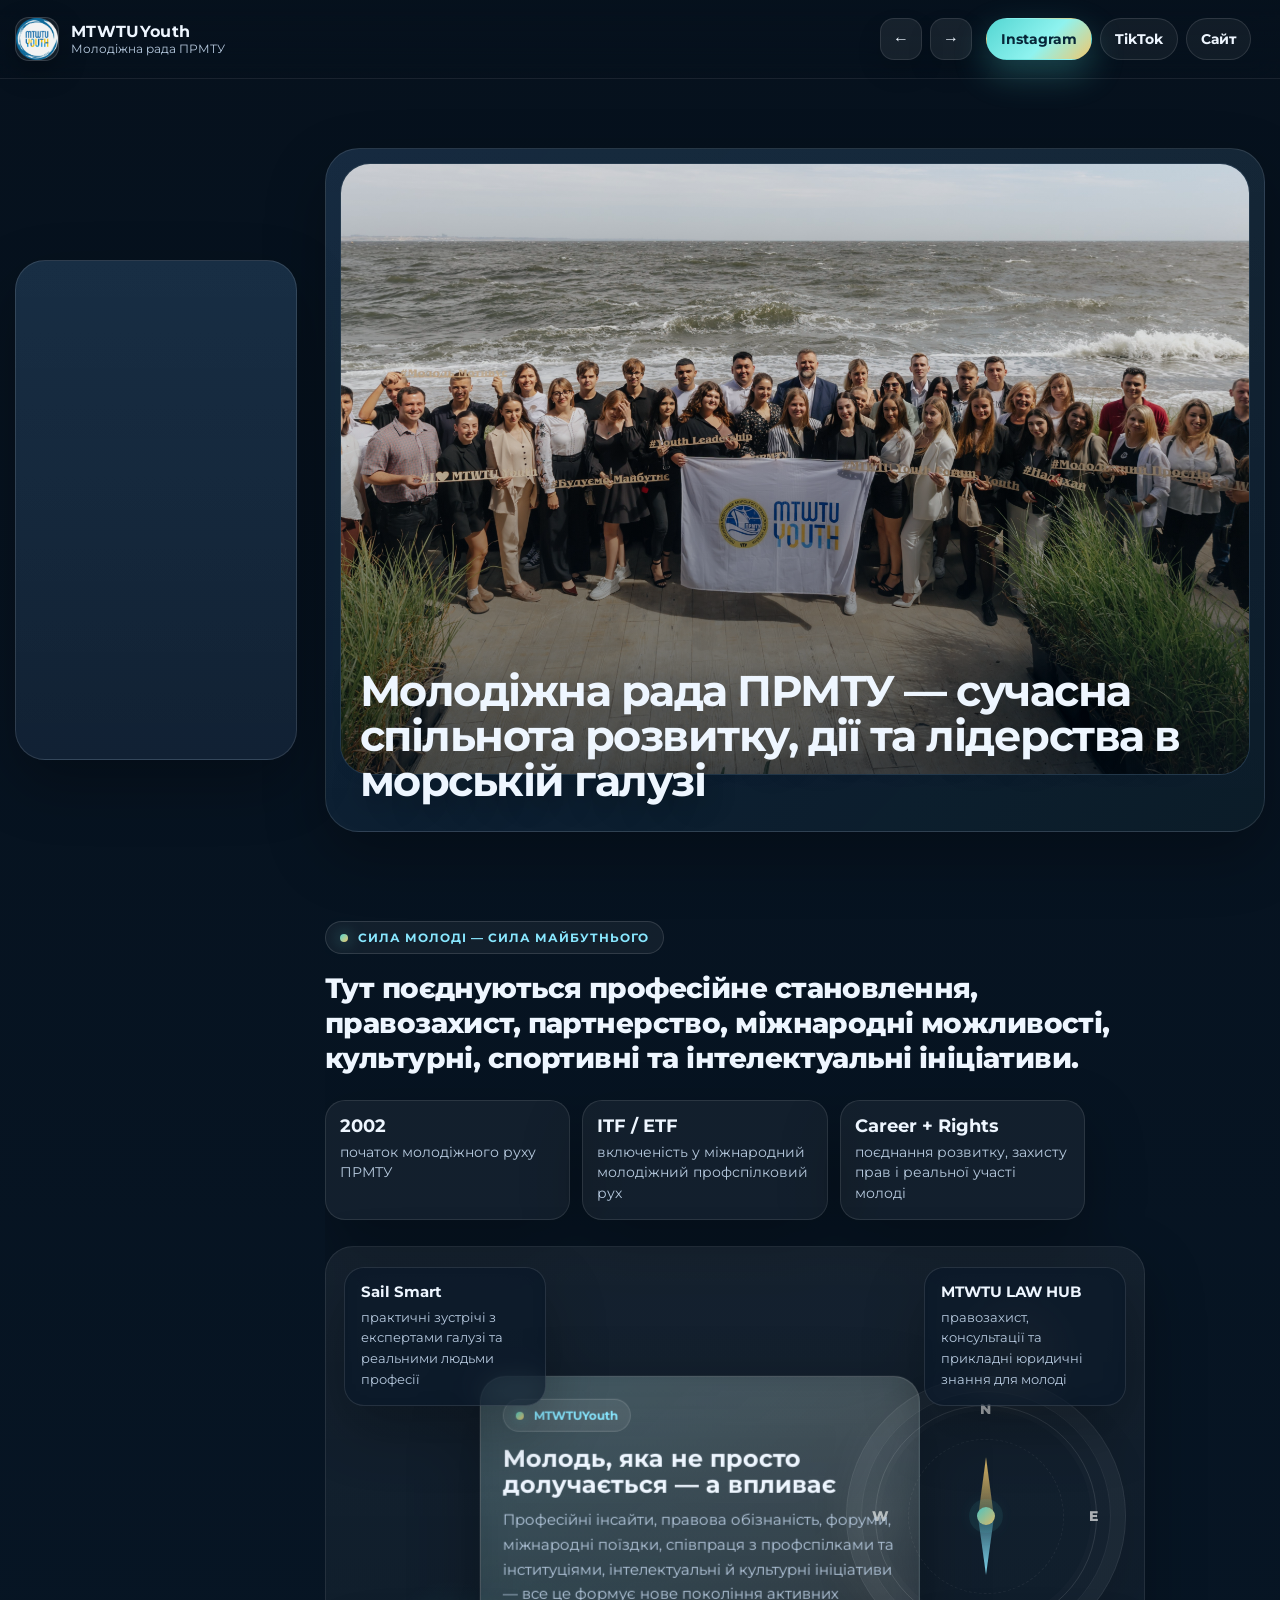
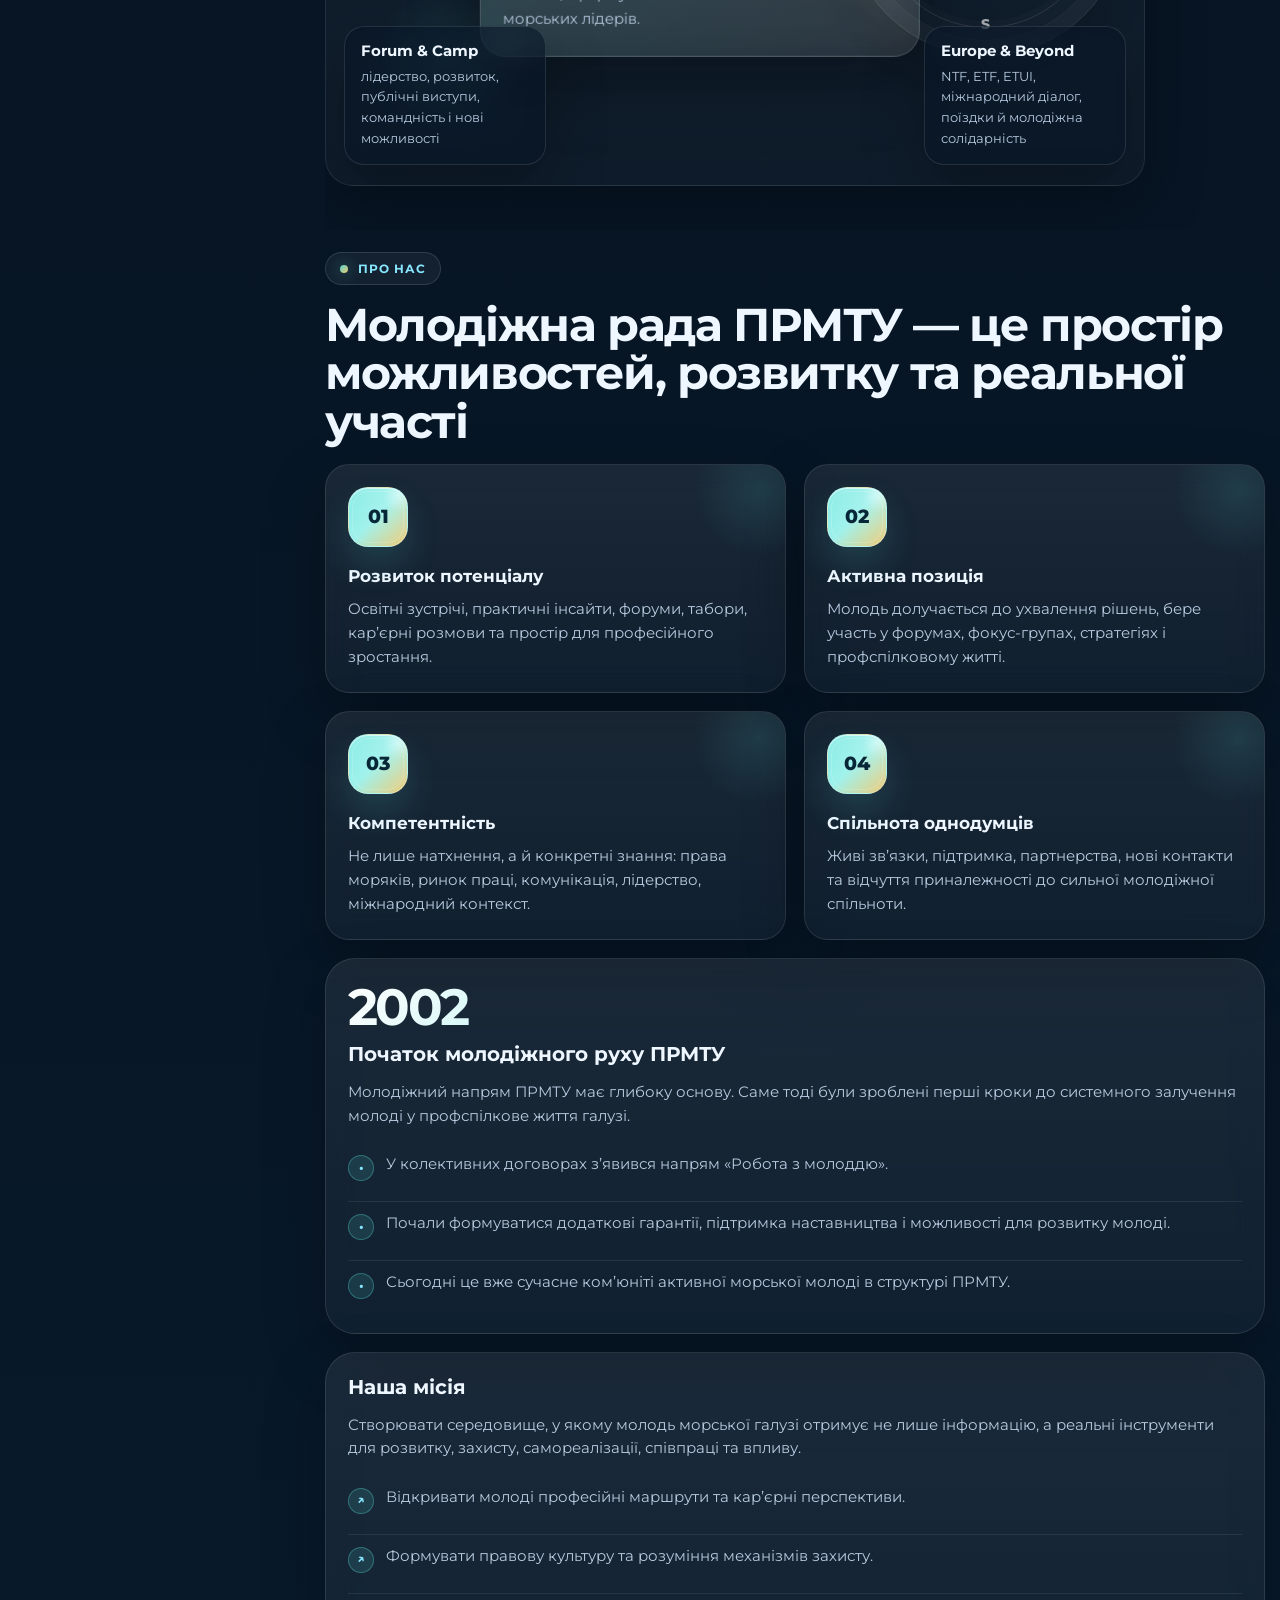
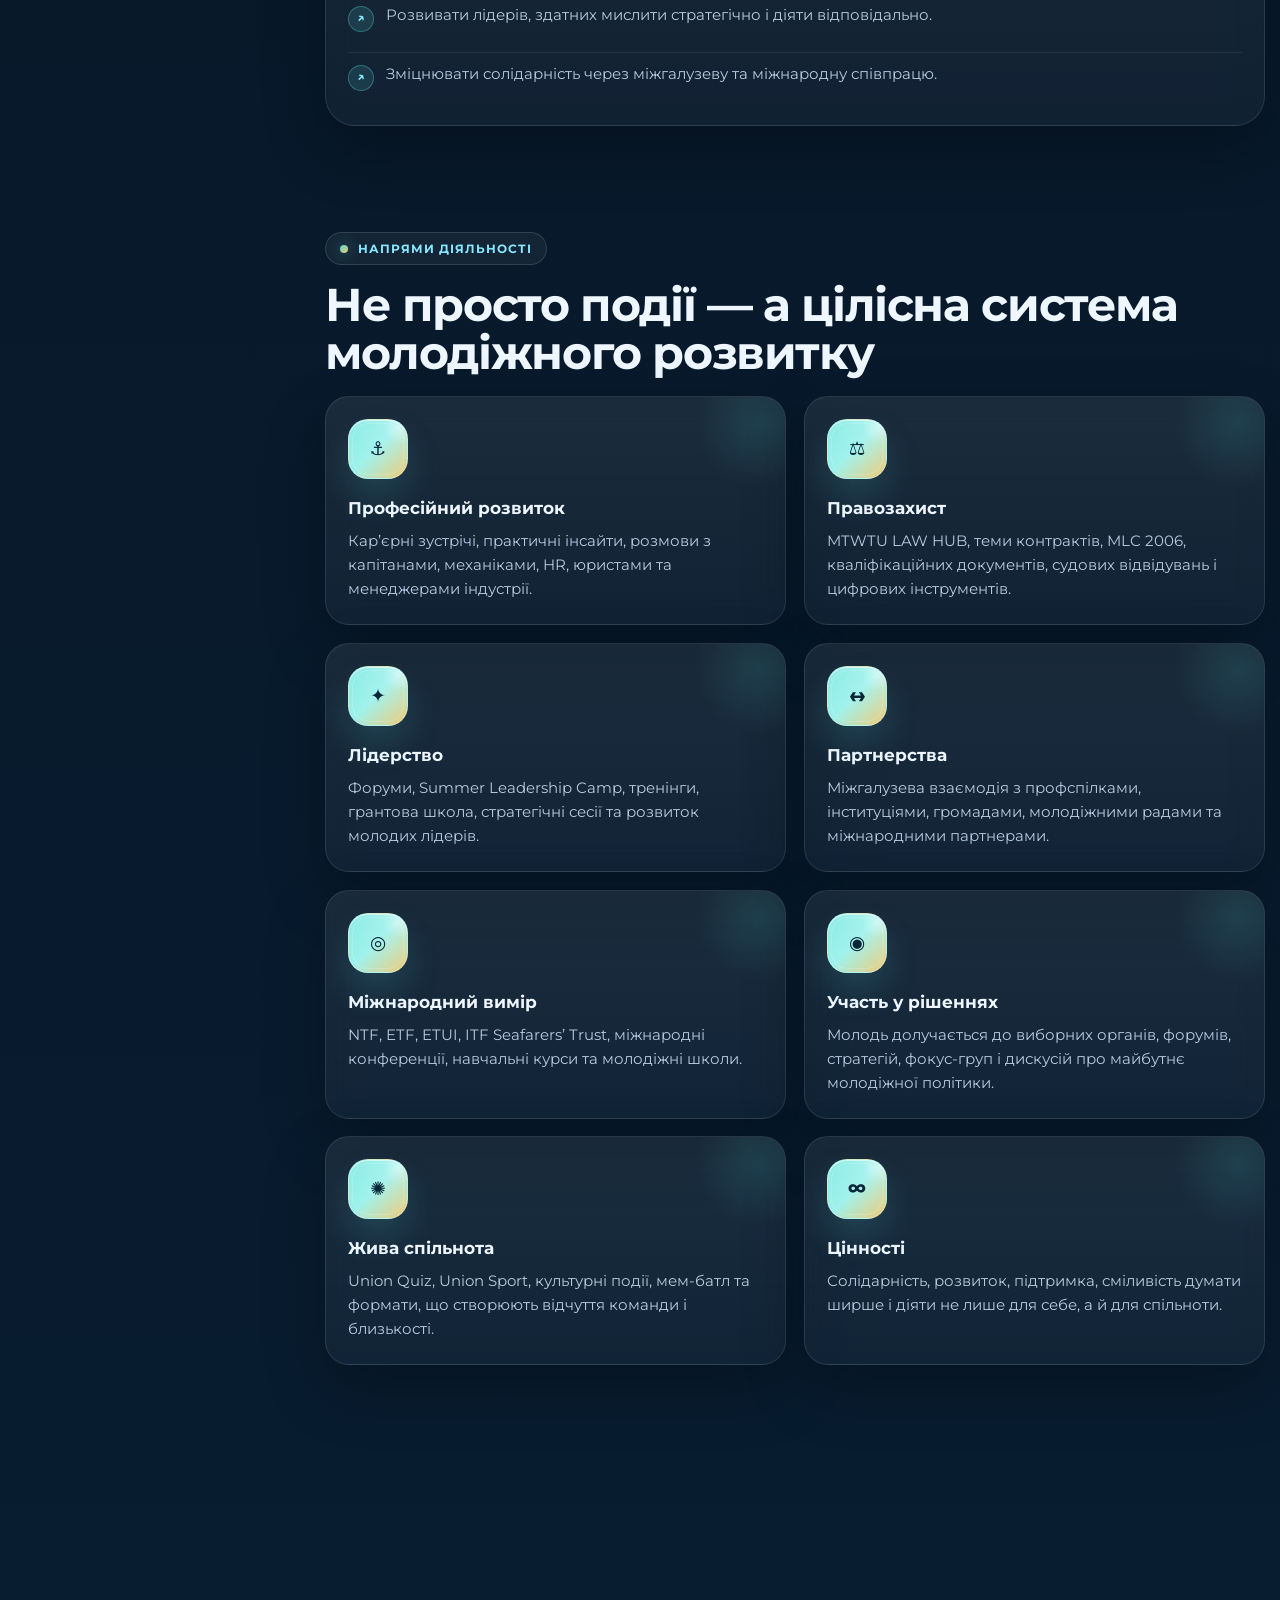
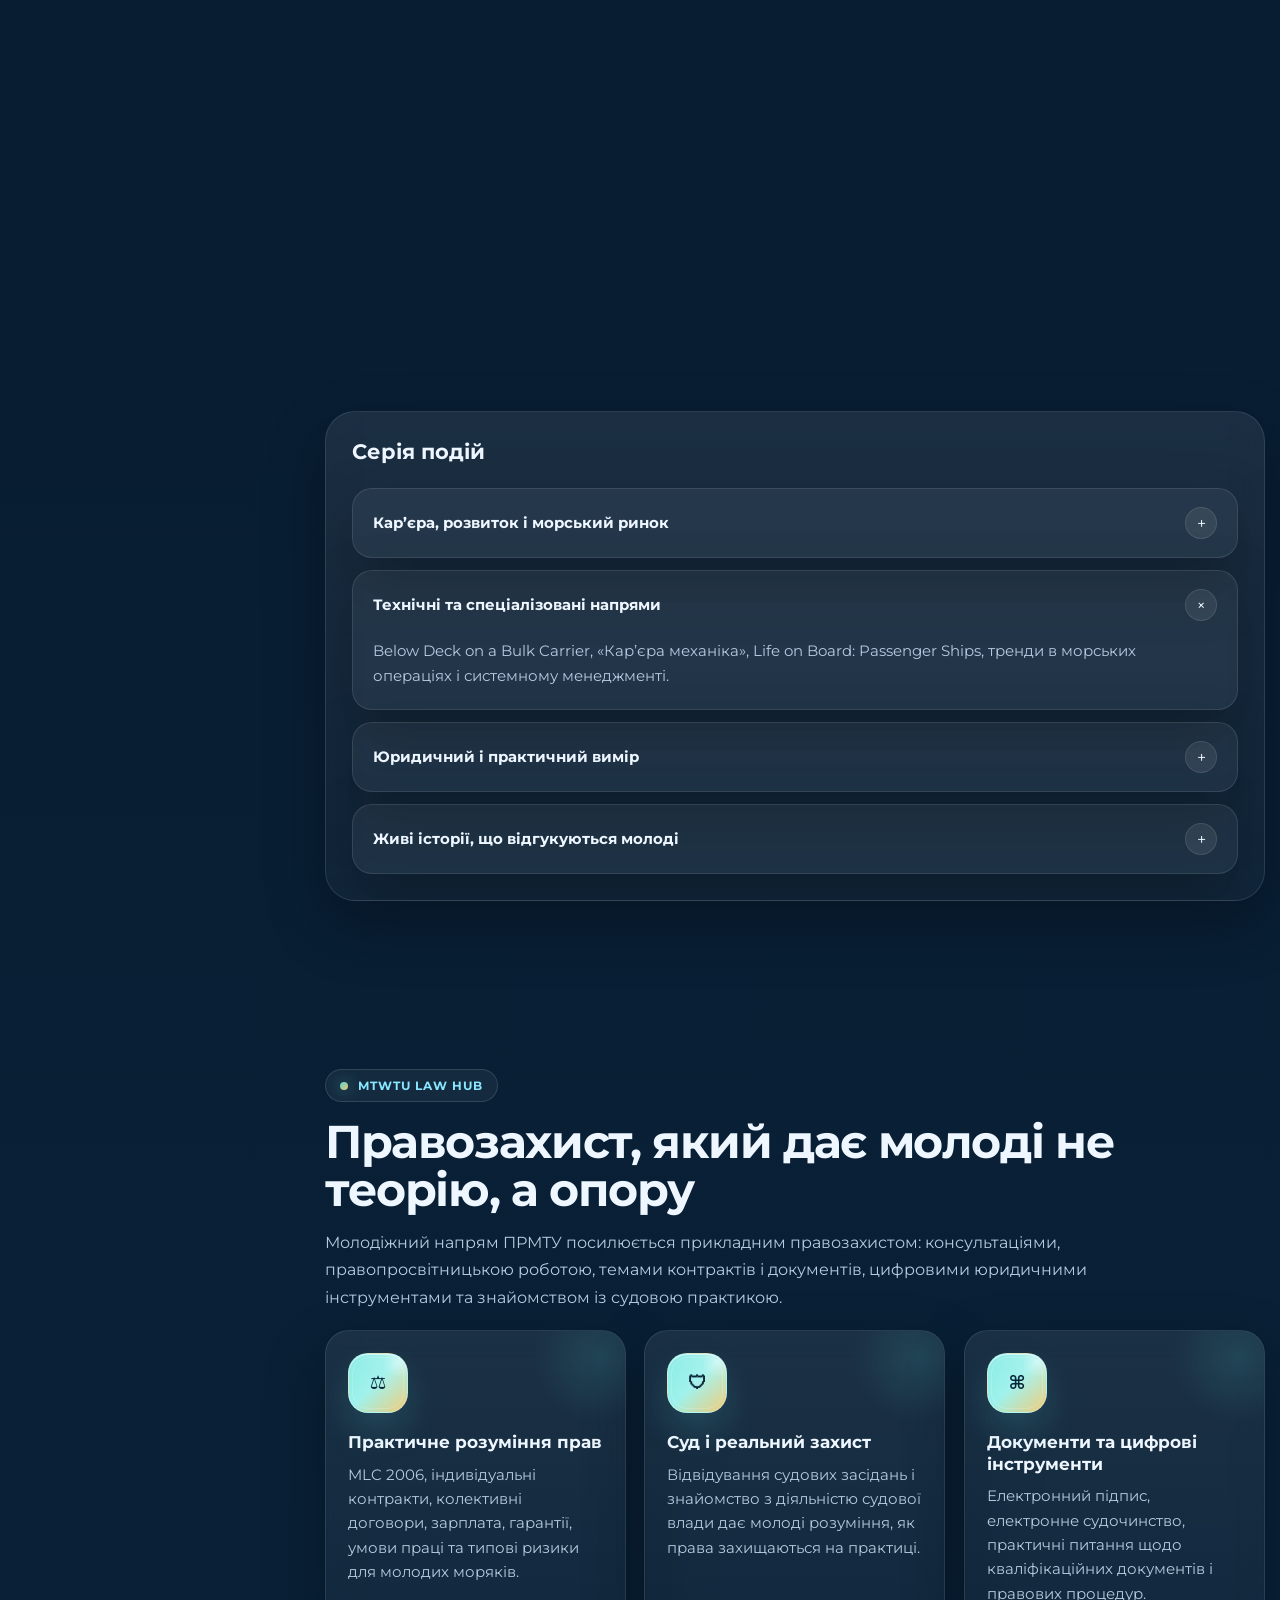
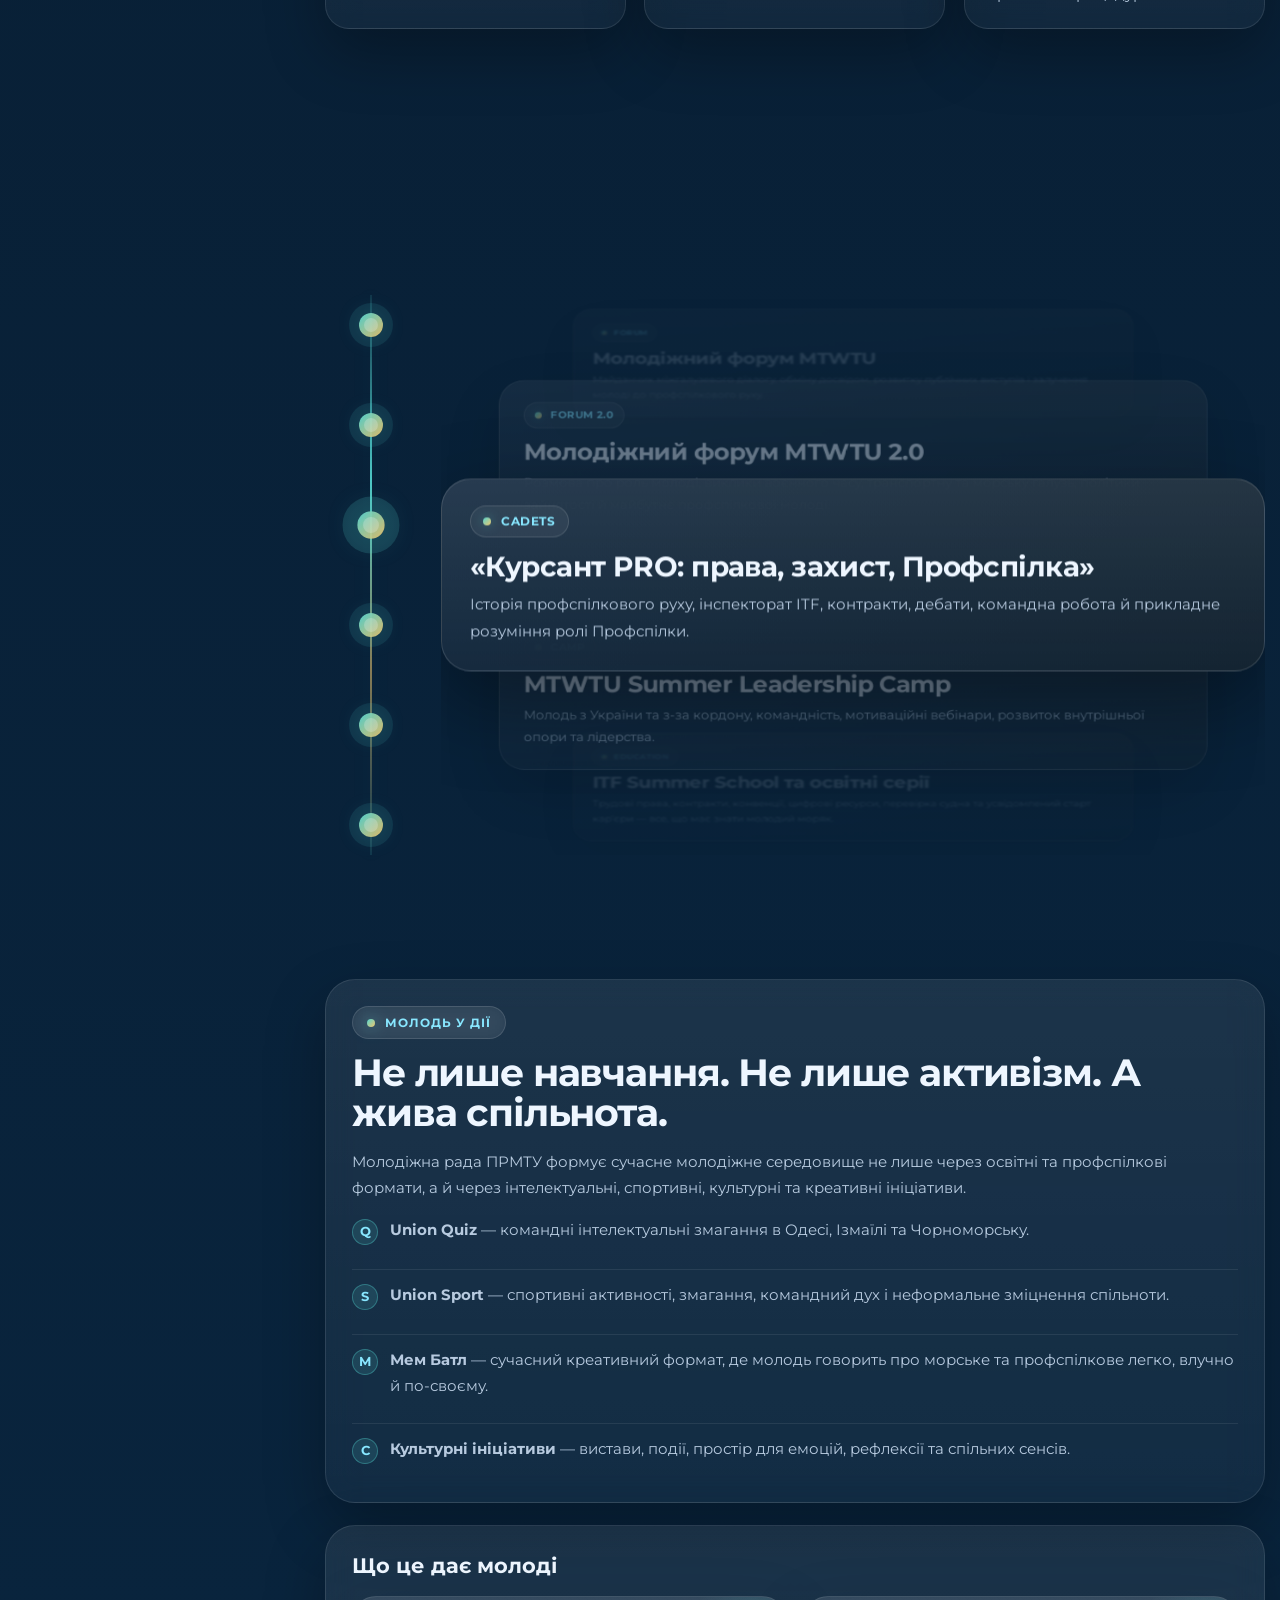
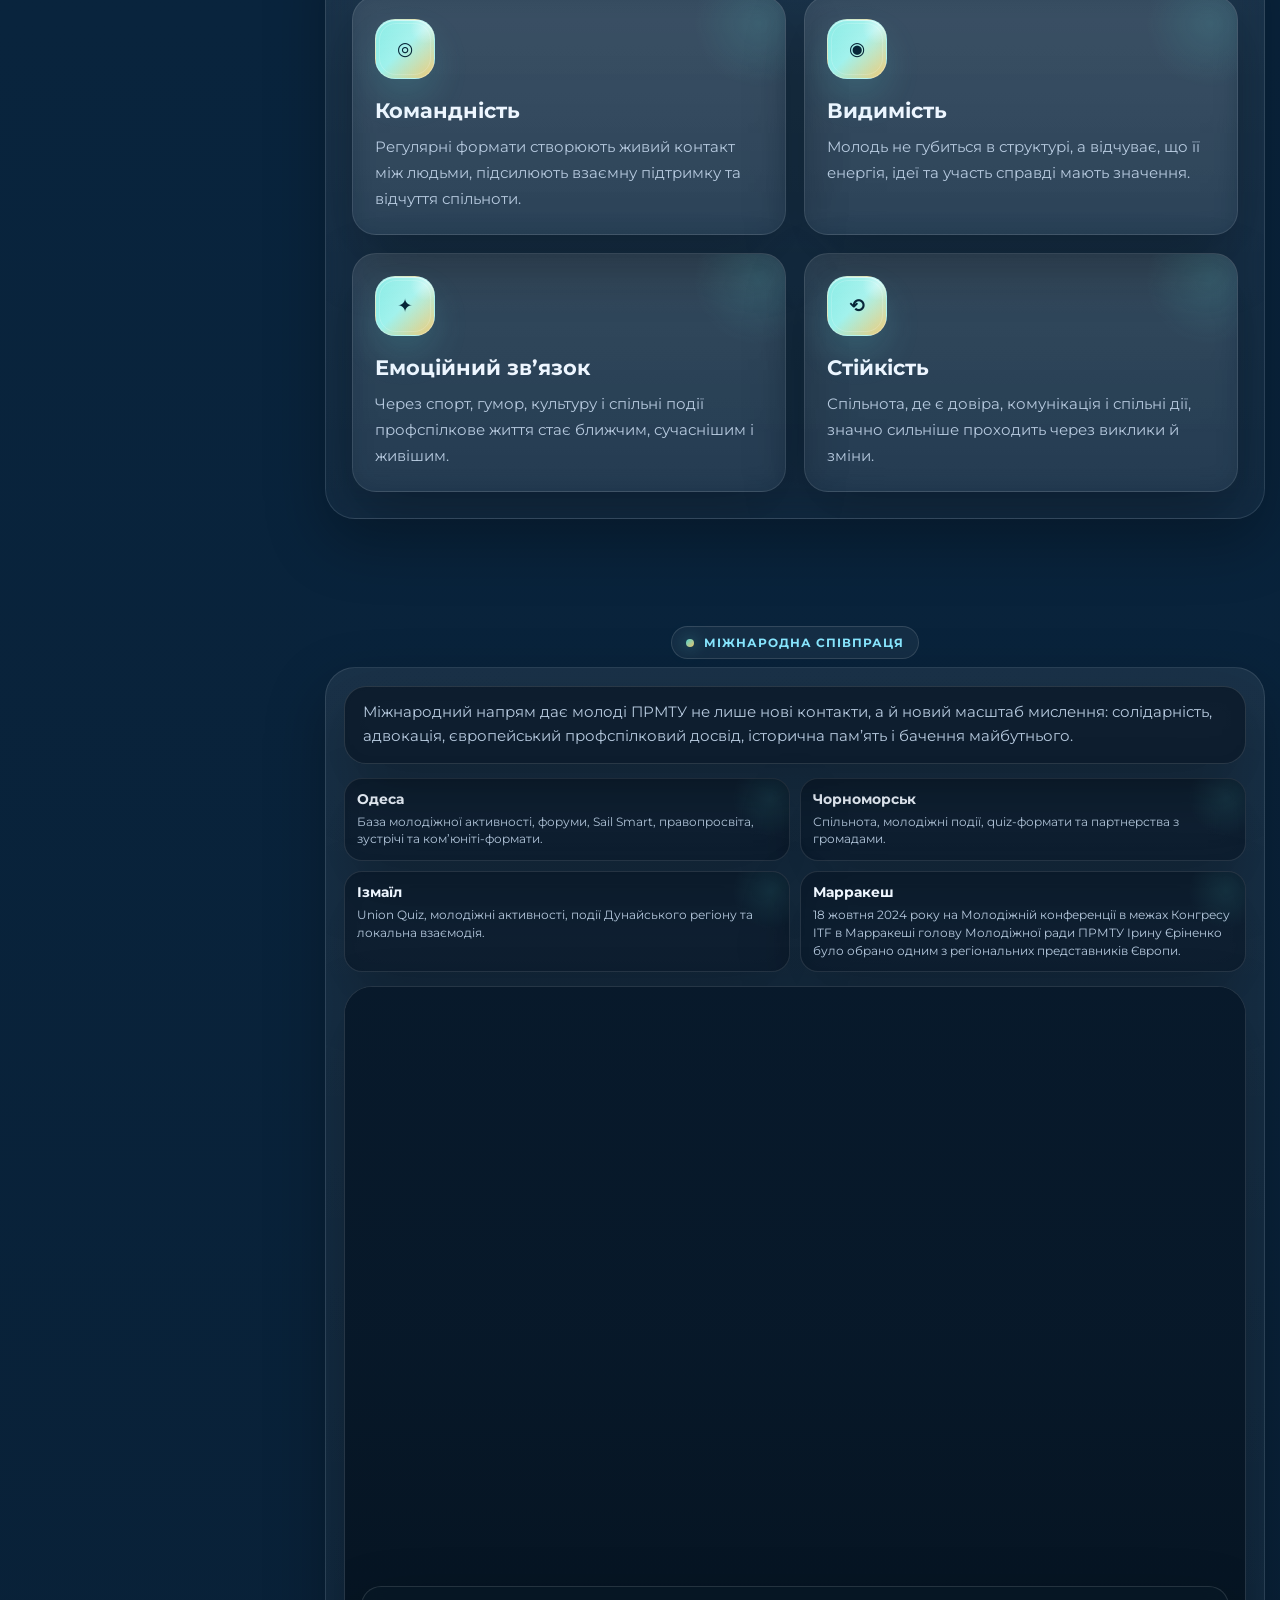
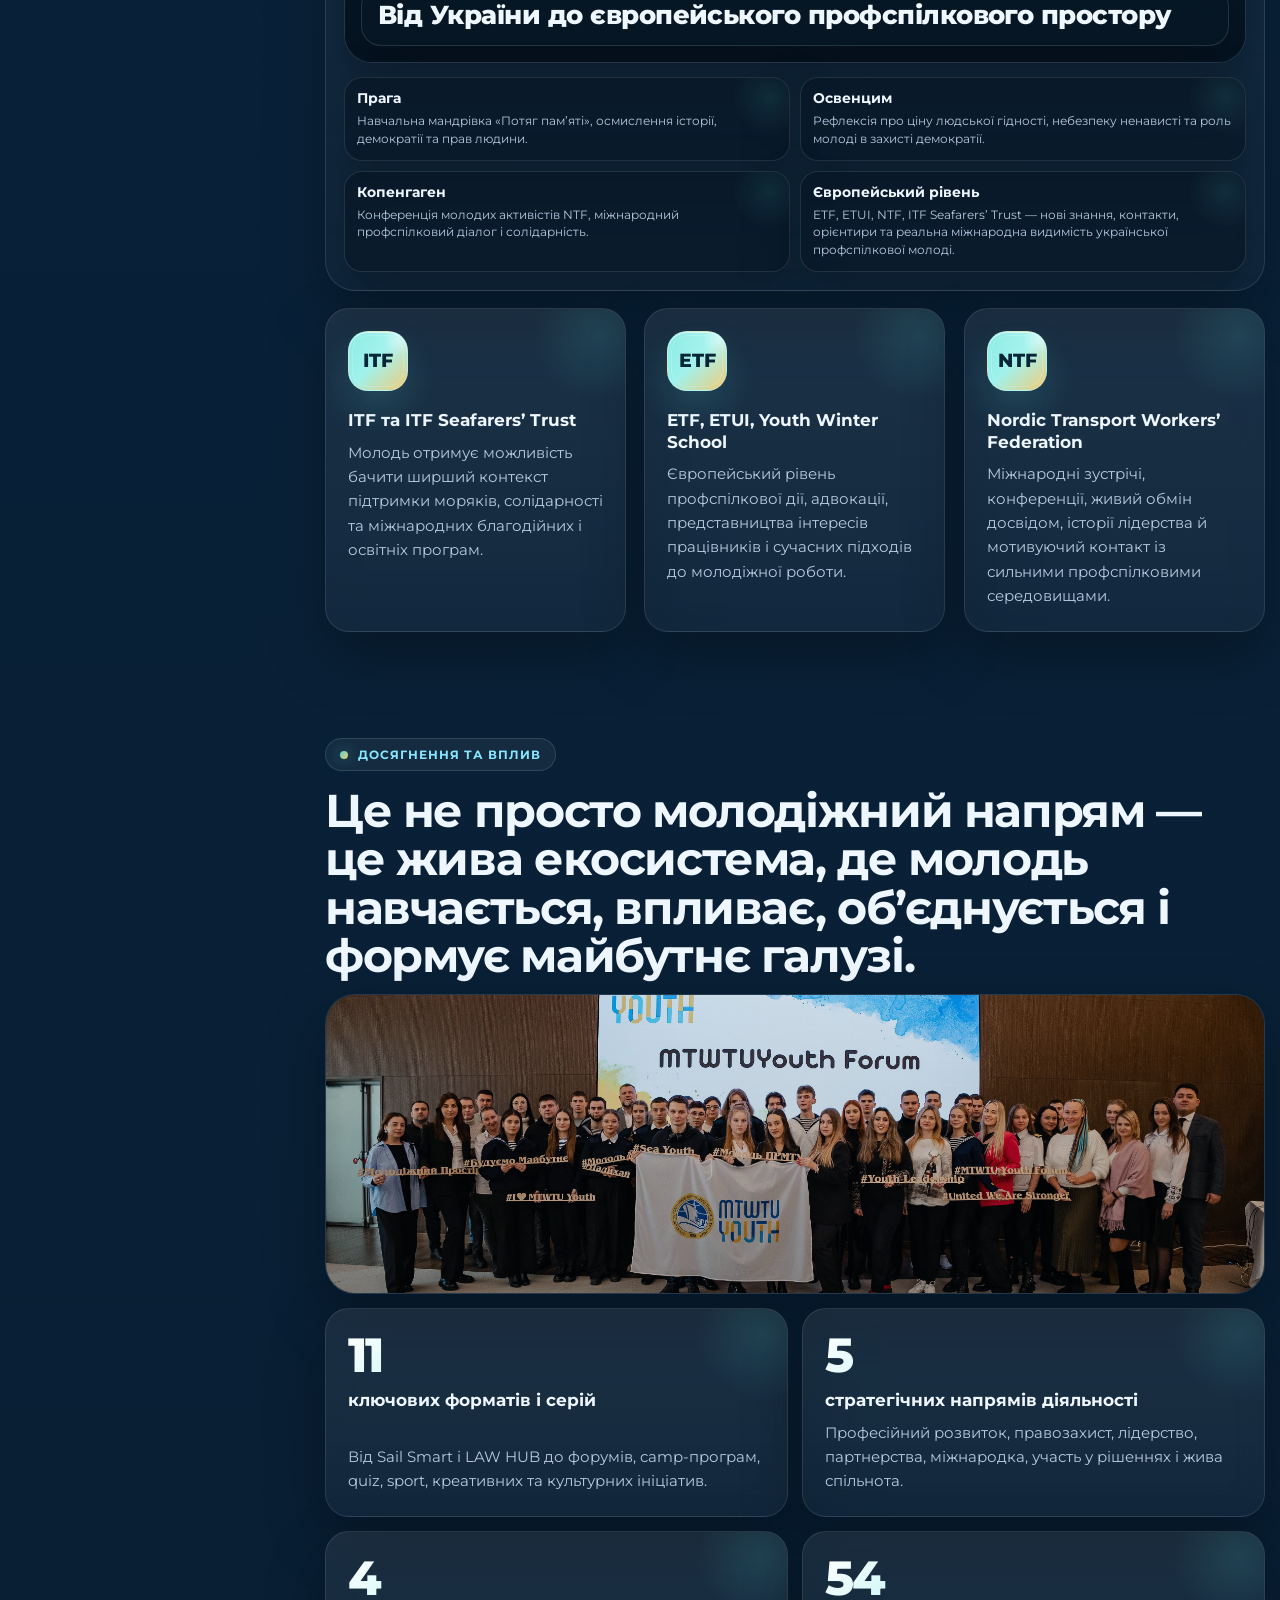
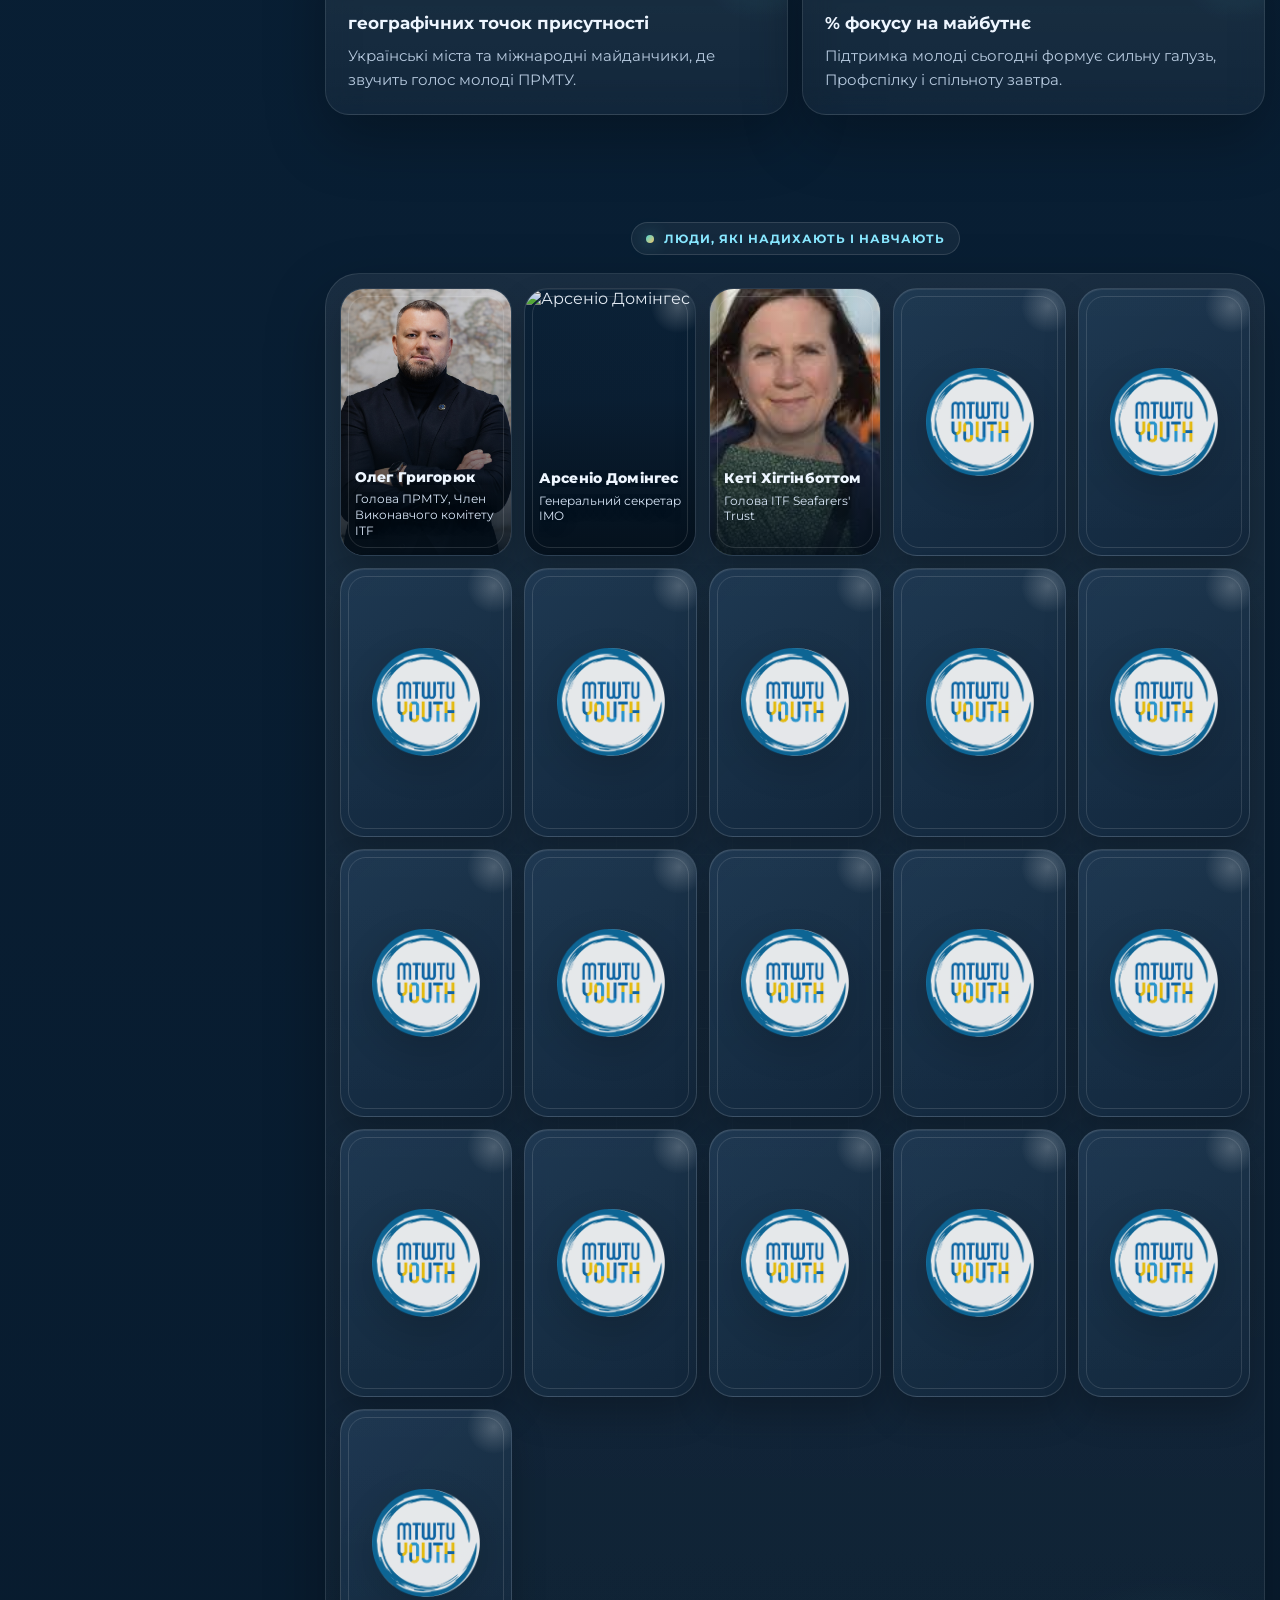
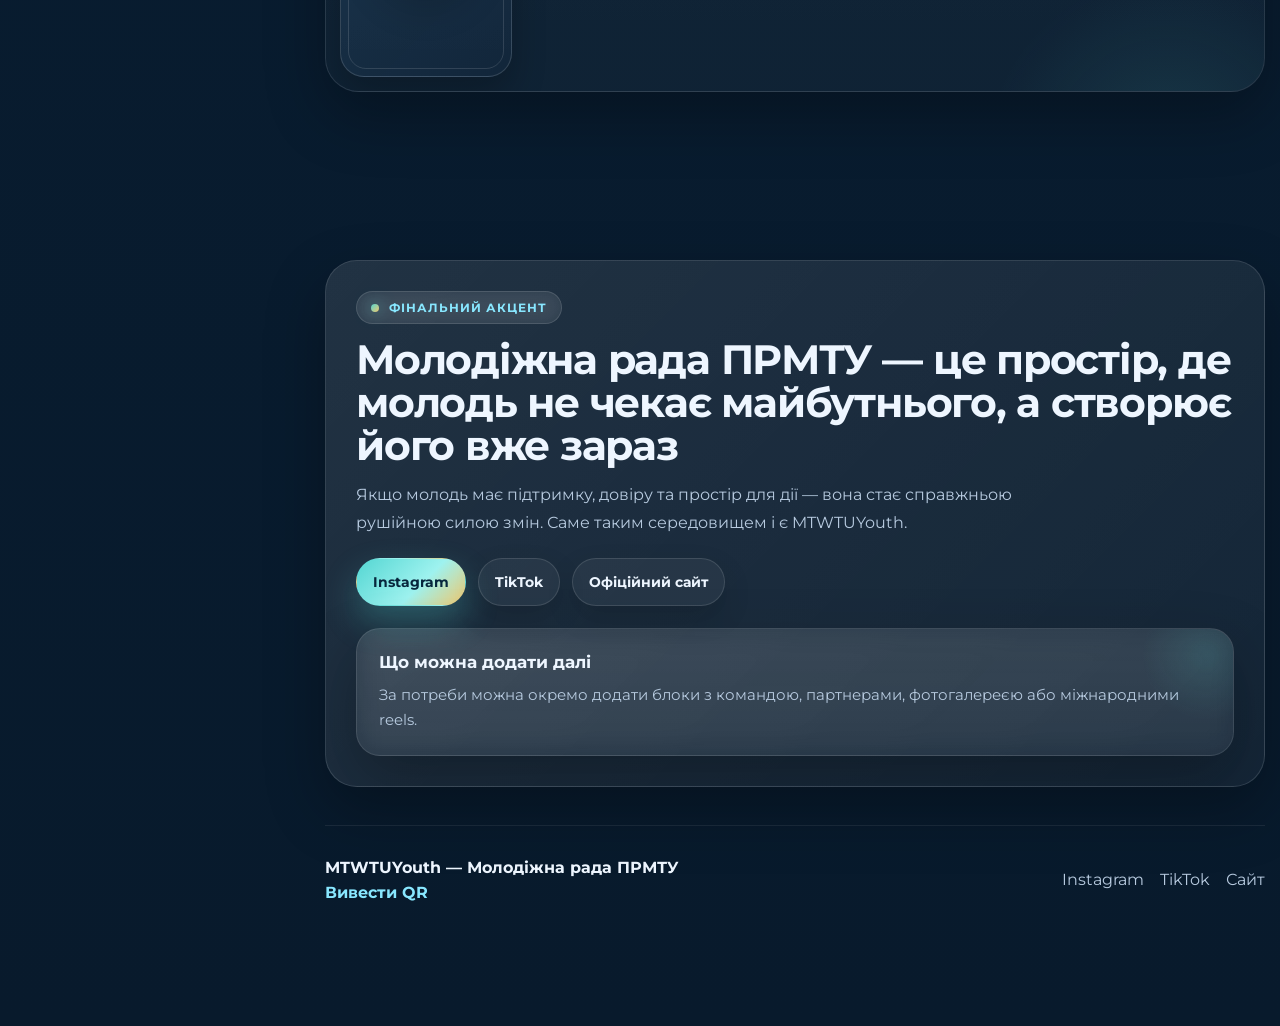
==== commit cba224a9: "Update index.html" ====
--- a/index.html
+++ b/index.html
@@ -3654,31 +3654,36 @@
     });
   }
 
-  document.addEventListener('keydown', function (e) {
-    const activeTag = document.activeElement ? document.activeElement.tagName : '';
-    const isEditable = document.activeElement && document.activeElement.isContentEditable;
-
-    if (qrModal && qrModal.classList.contains('open')) {
-      if (e.key === 'Escape') {
-        hideQrModal();
-      }
-      return;
-    }
-
-    if (activeTag === 'INPUT' || activeTag === 'TEXTAREA' || activeTag === 'SELECT' || isEditable) {
-      return;
-    }
-
-    if (e.key === 'ArrowLeft' || e.key === 'ArrowUp') {
-      e.preventDefault();
-      scrollToSection(getCurrentSectionIndex() - 1);
-    }
-
-    if (e.key === 'ArrowRight' || e.key === 'ArrowDown') {
-      e.preventDefault();
-      scrollToSection(getCurrentSectionIndex() + 1);
-    }
-  });
+document.addEventListener('keydown', function (e) {
+  const activeTag = document.activeElement ? document.activeElement.tagName : '';
+  const isEditable = document.activeElement && document.activeElement.isContentEditable;
+
+  if (qrModal && qrModal.classList.contains('open')) {
+    if (e.key === 'Escape') {
+      hideQrModal();
+    }
+    return;
+  }
+
+  if (activeTag === 'INPUT' || activeTag === 'TEXTAREA' || activeTag === 'SELECT' || isEditable) {
+    return;
+  }
+
+  const prevKeys = ['ArrowLeft', 'ArrowUp', 'PageUp'];
+  const nextKeys = ['ArrowRight', 'ArrowDown', 'PageDown', ' ', 'Spacebar'];
+
+  if (prevKeys.includes(e.key)) {
+    e.preventDefault();
+    scrollToSection(getCurrentSectionIndex() - 1);
+    return;
+  }
+
+  if (nextKeys.includes(e.key)) {
+    e.preventDefault();
+    scrollToSection(getCurrentSectionIndex() + 1);
+    return;
+  }
+});
 
   window.addEventListener('scroll', function () {
     updateDots();
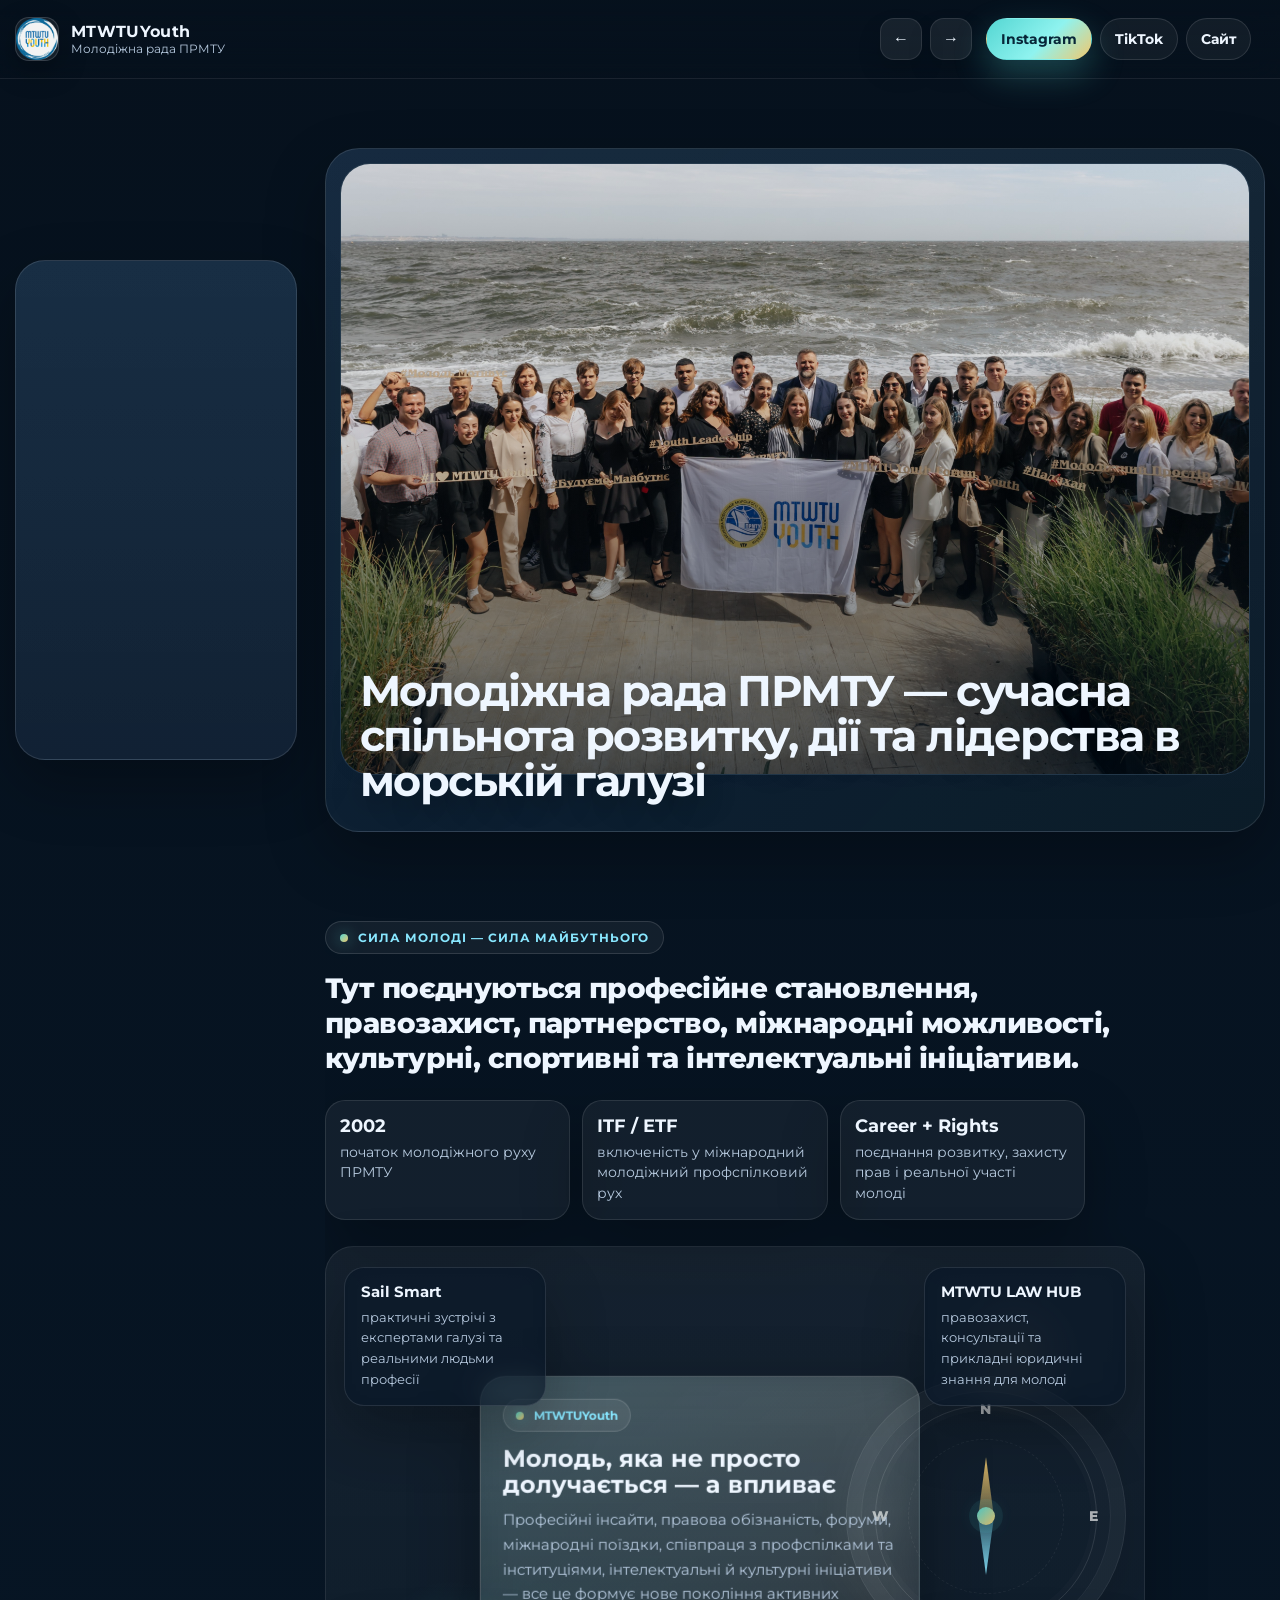
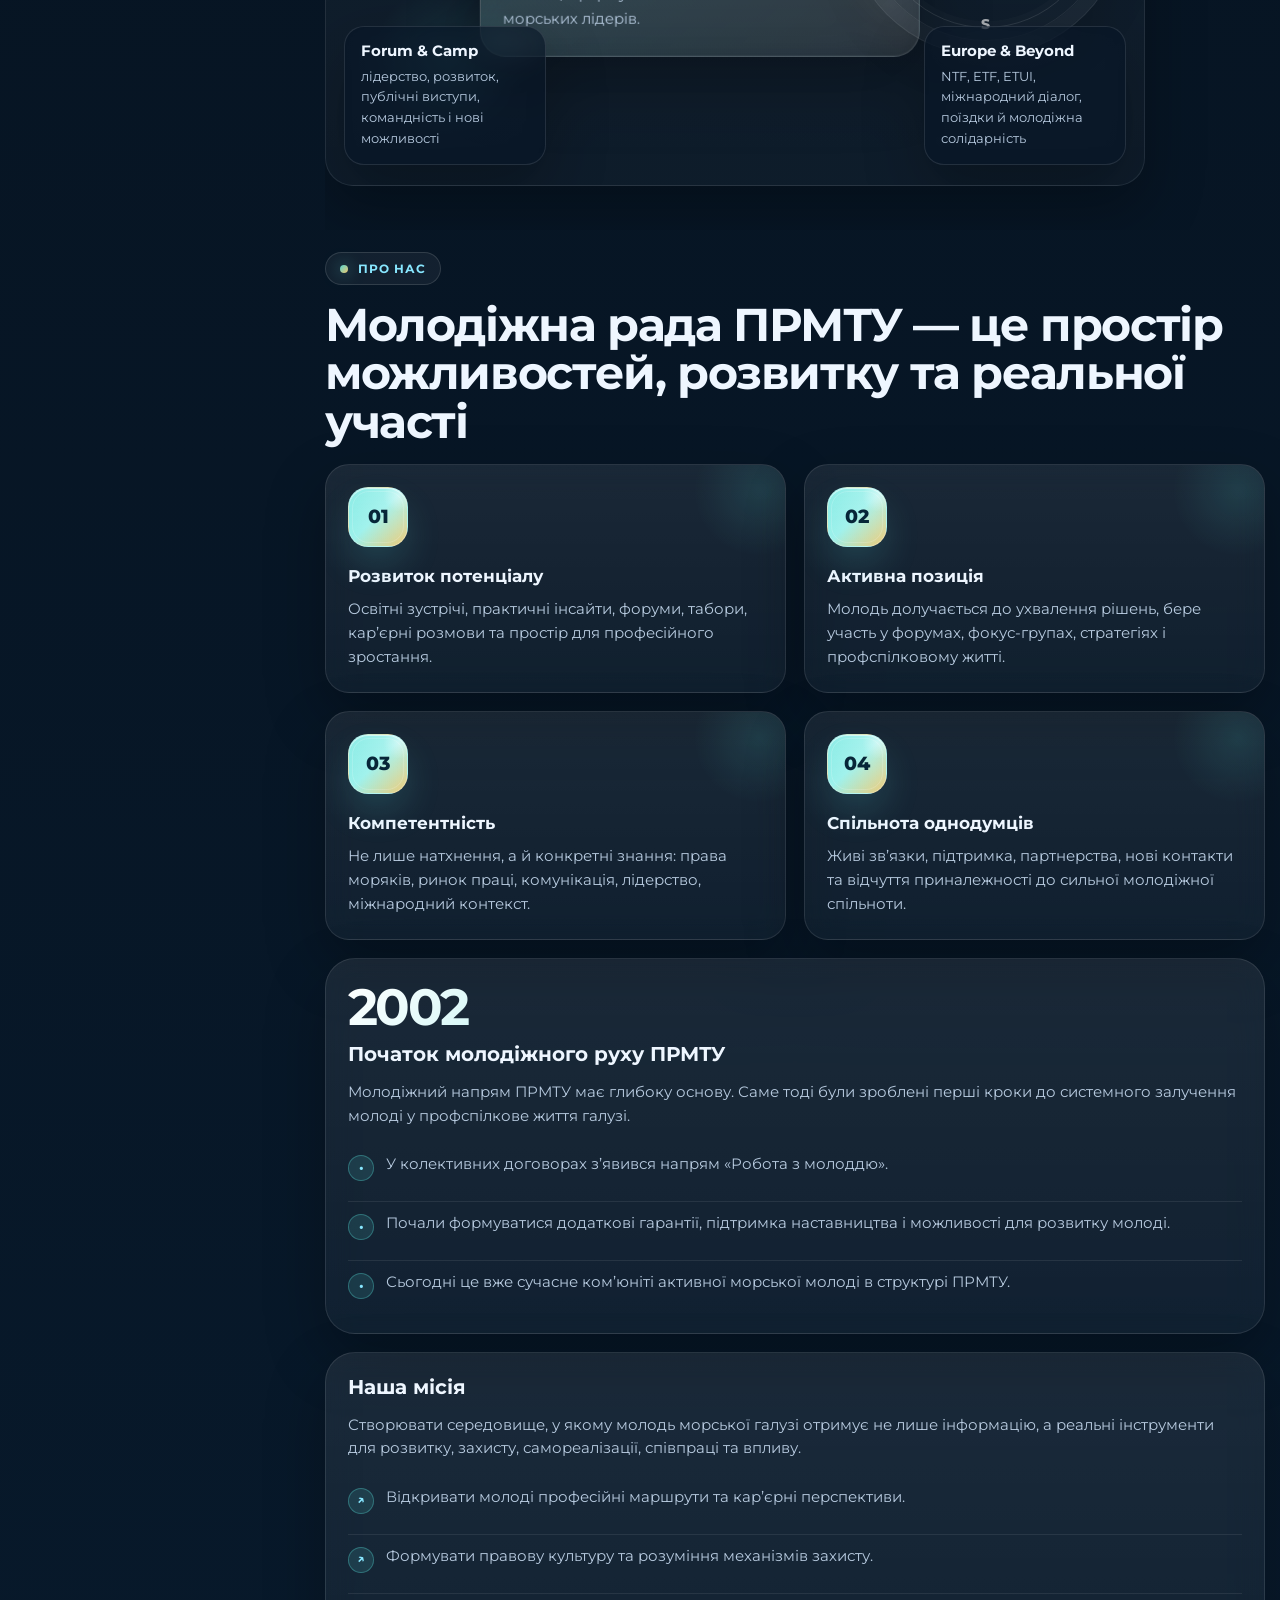
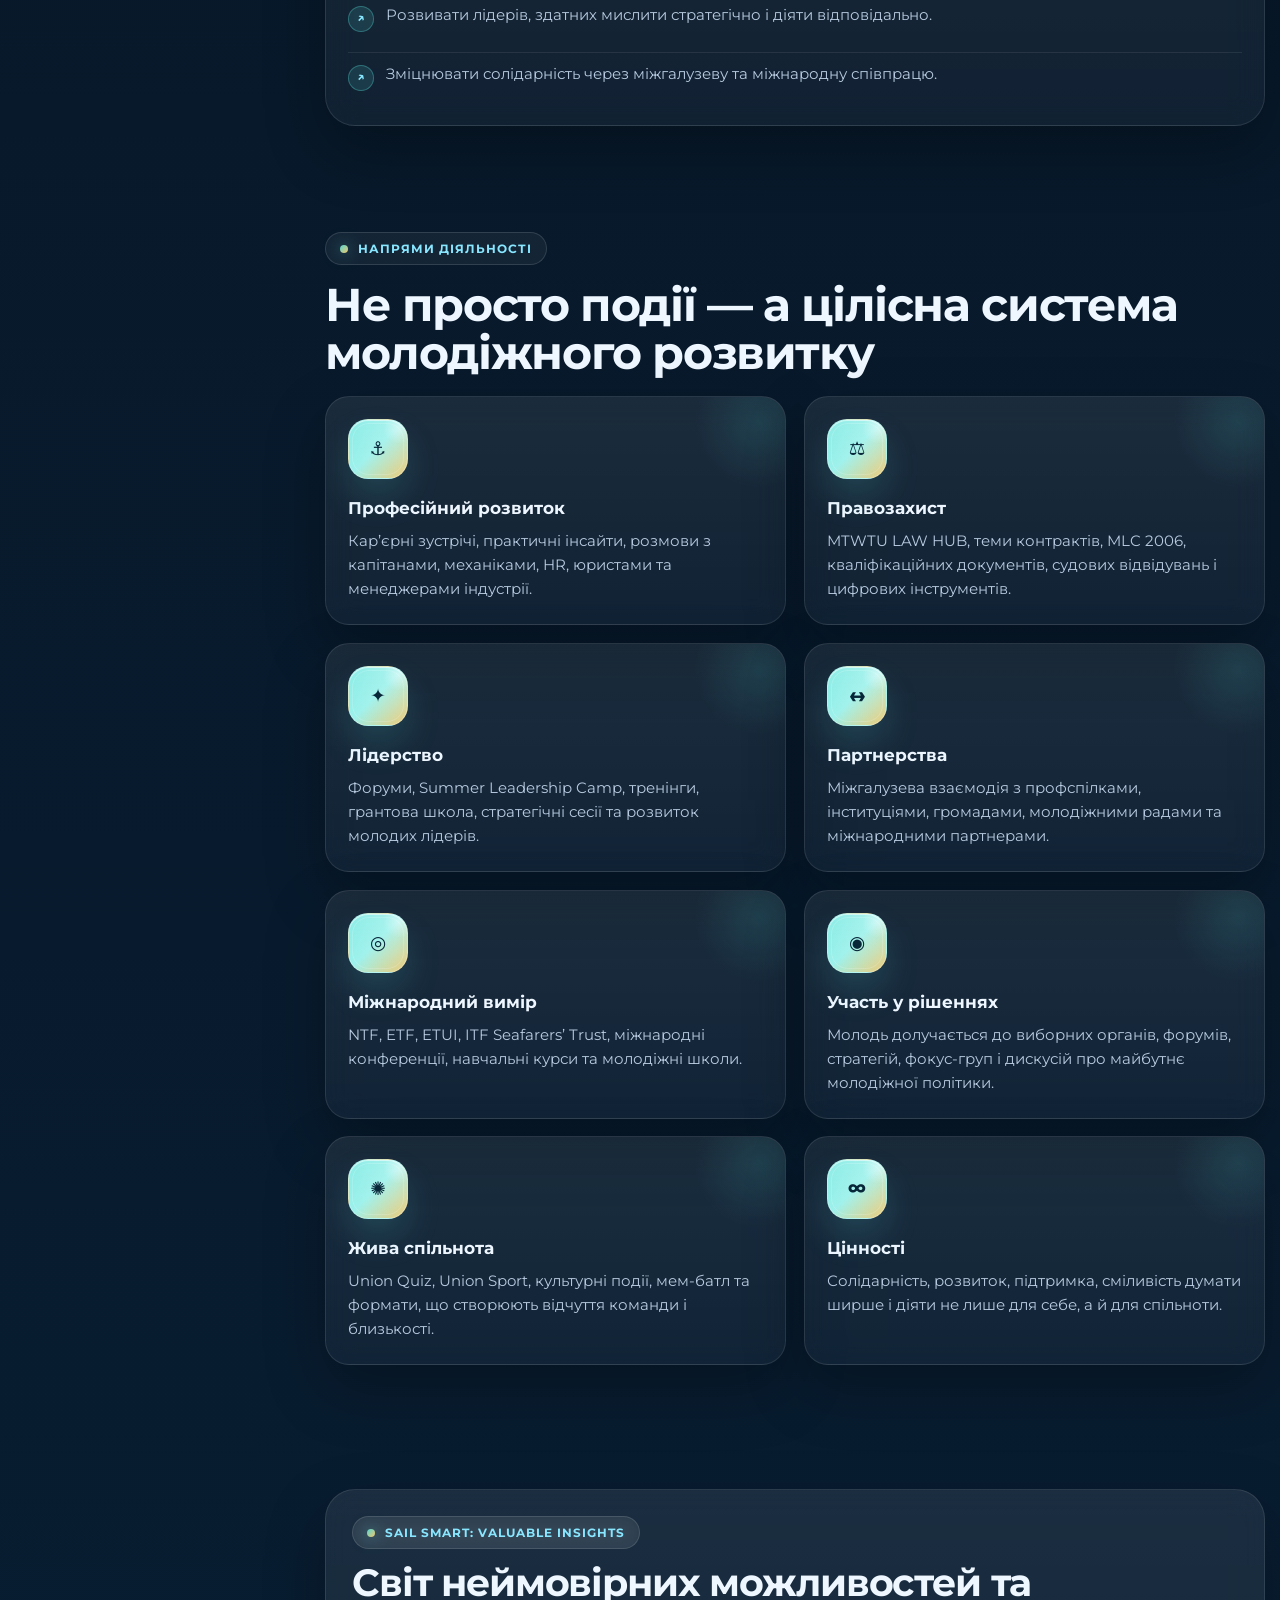
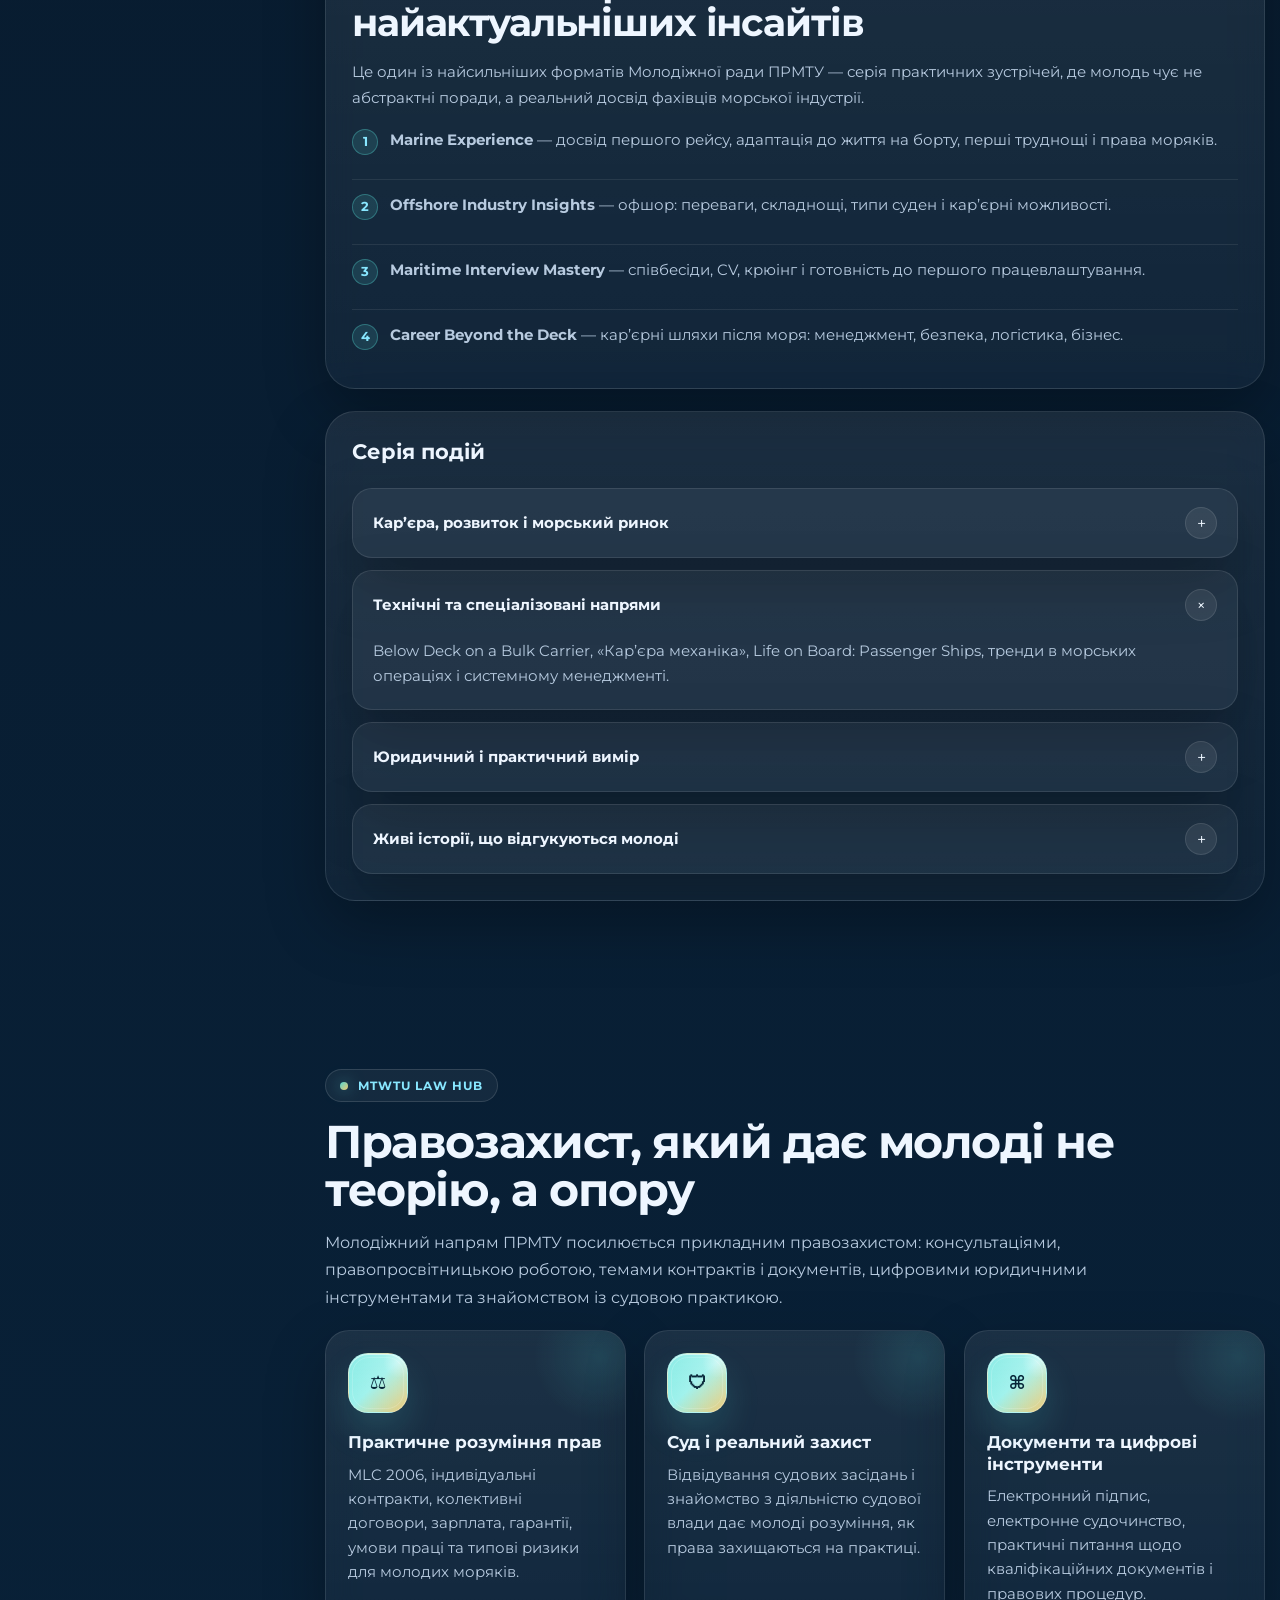
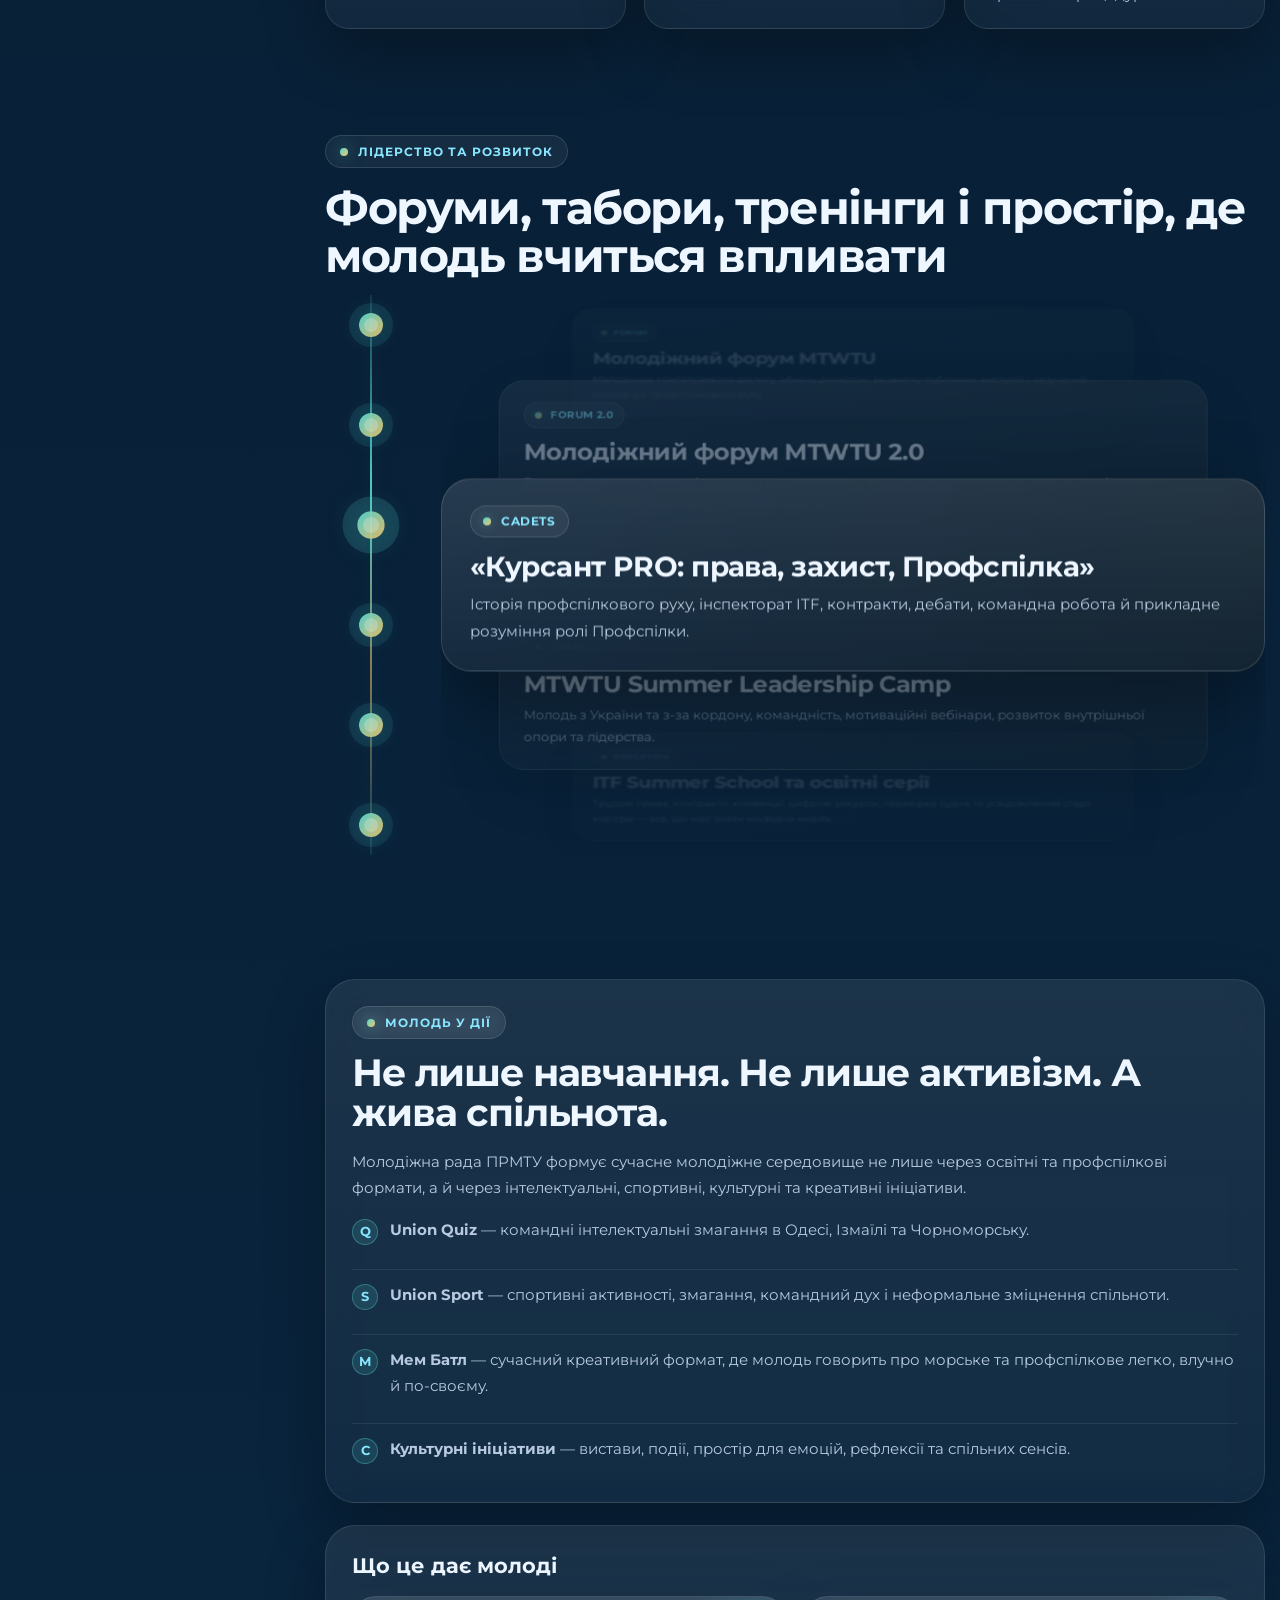
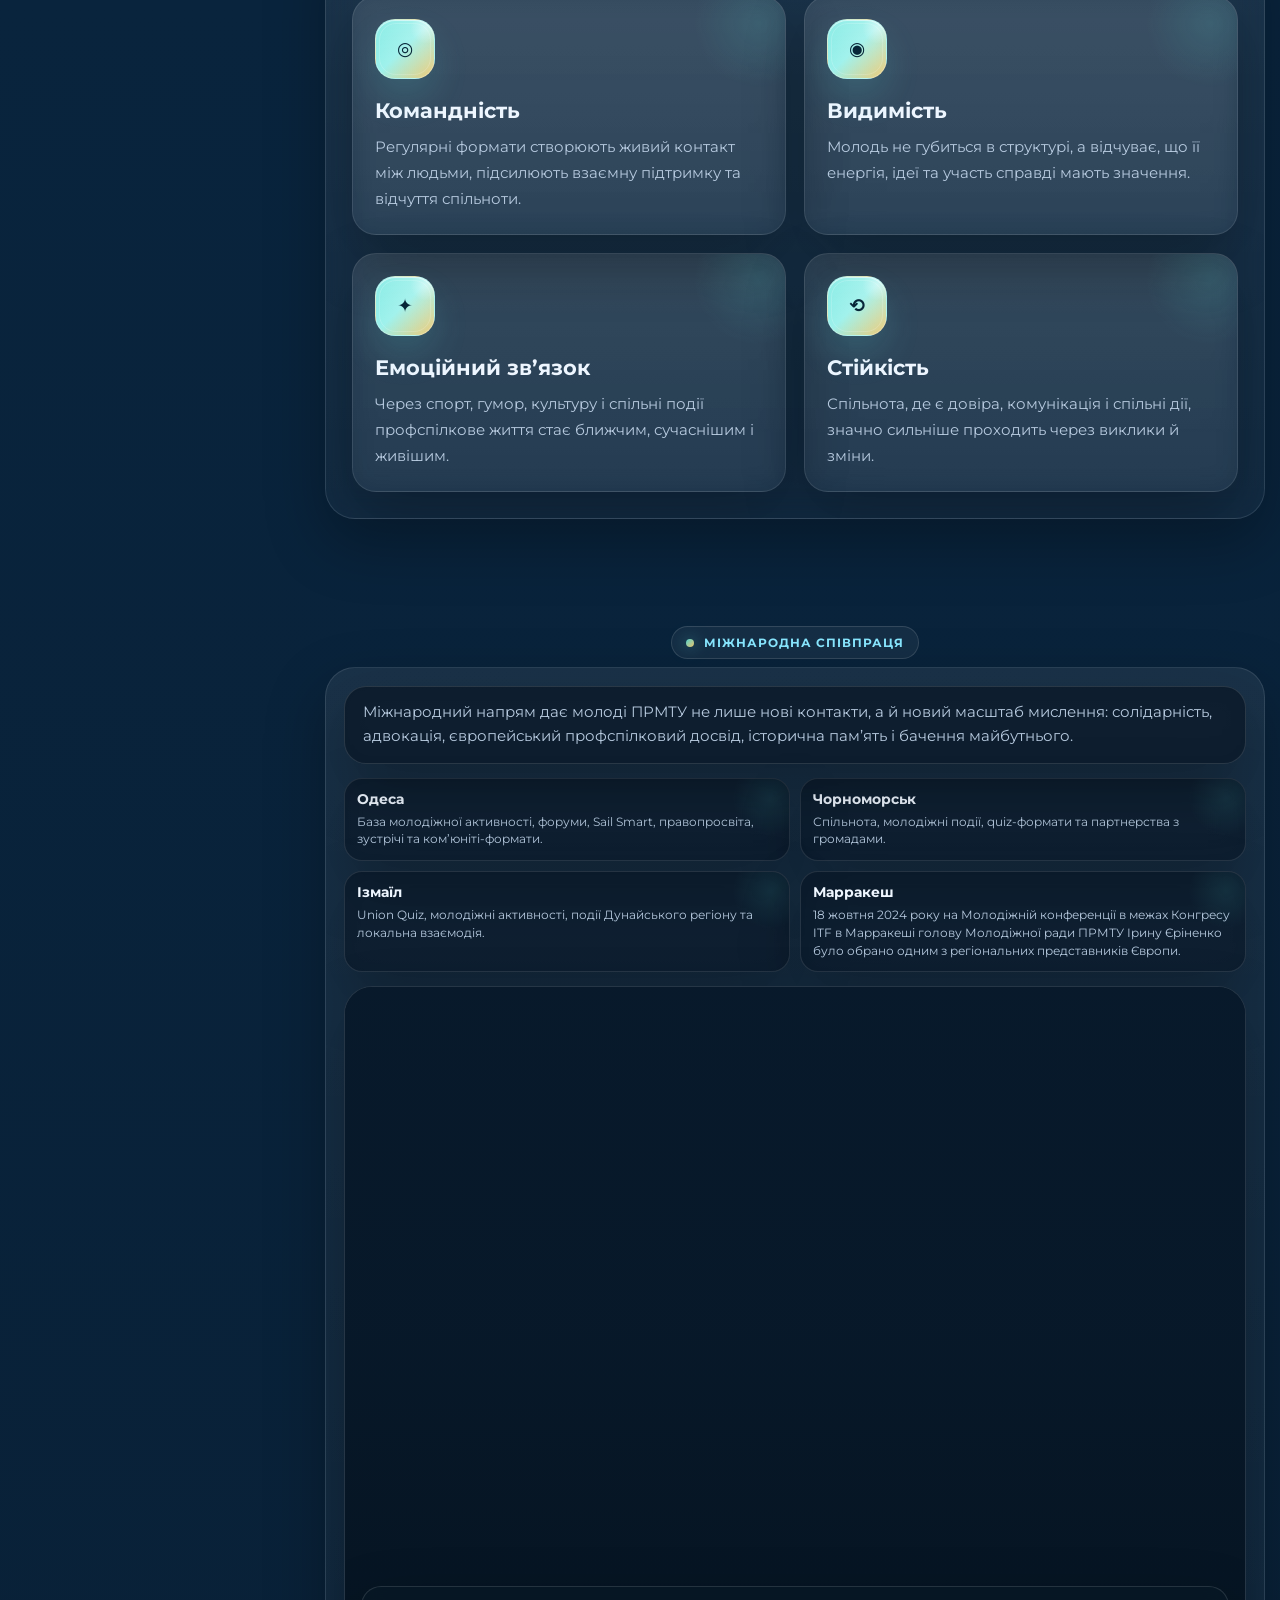
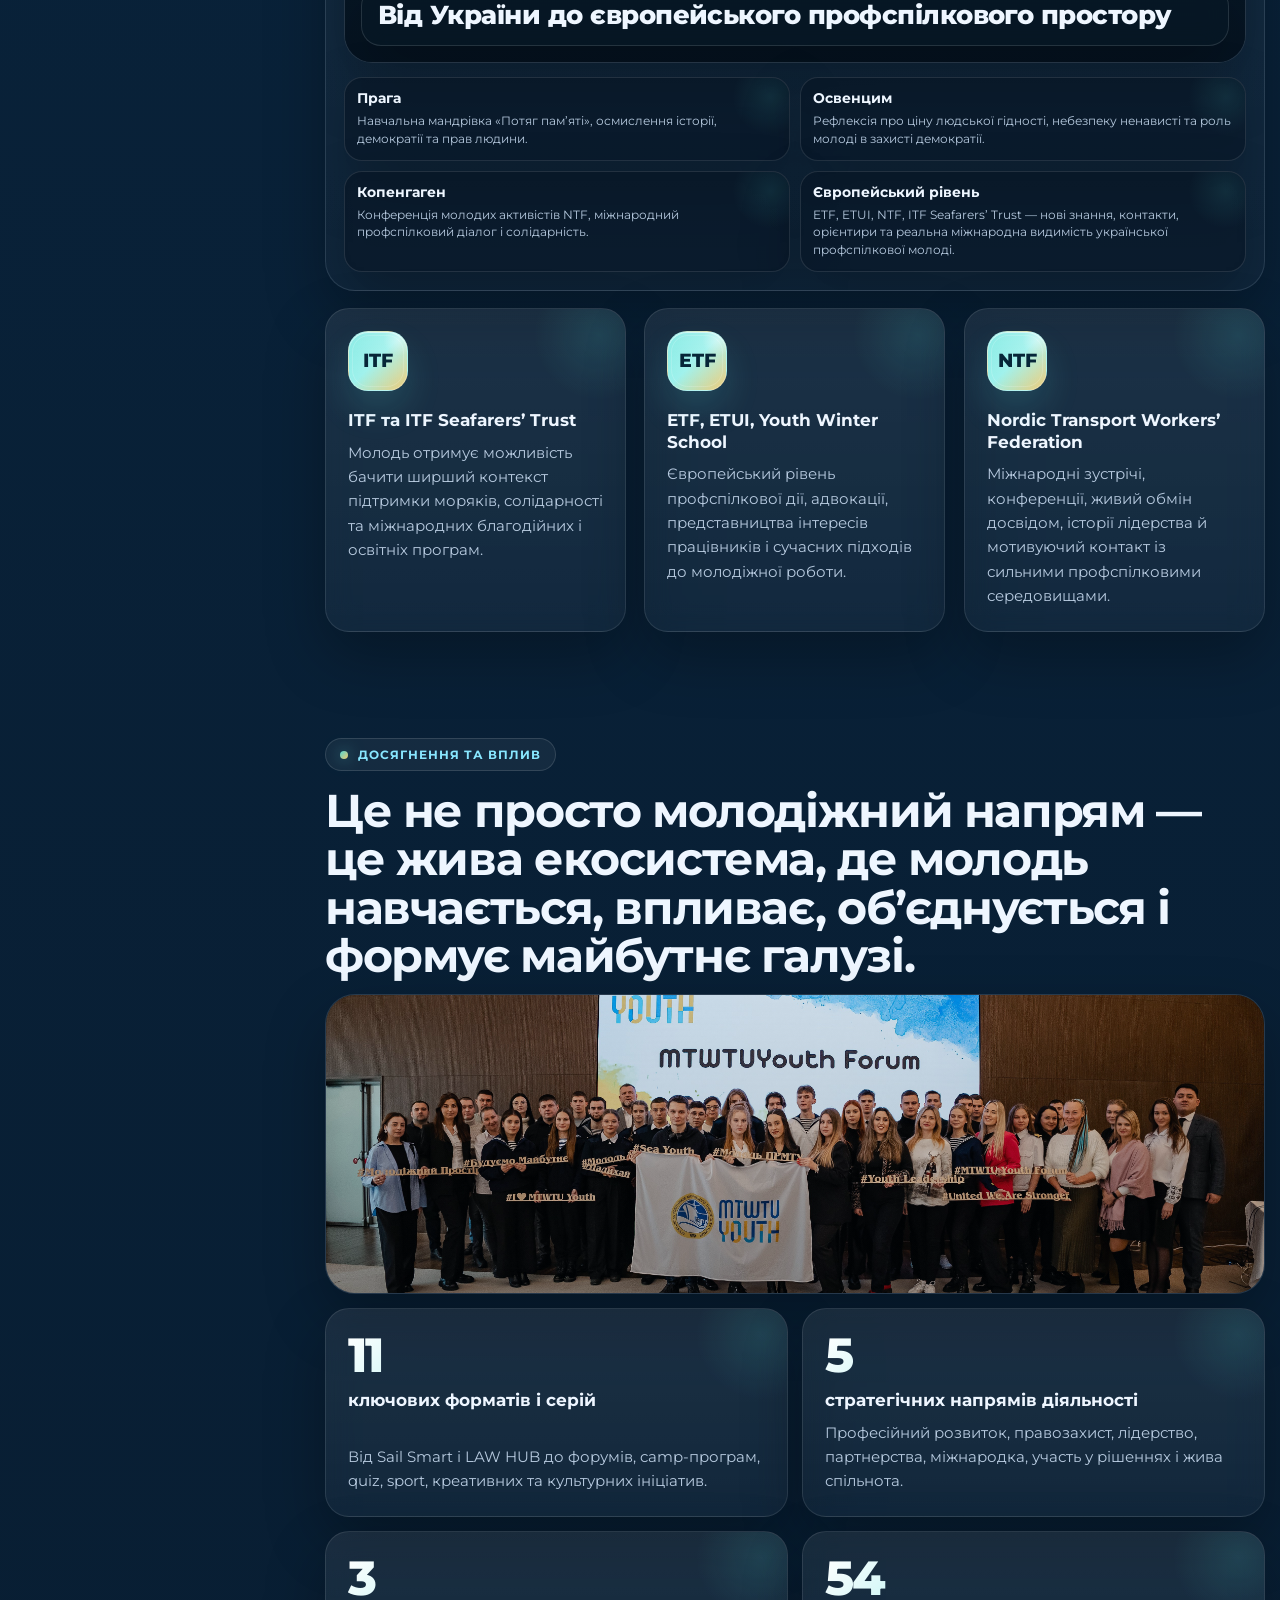
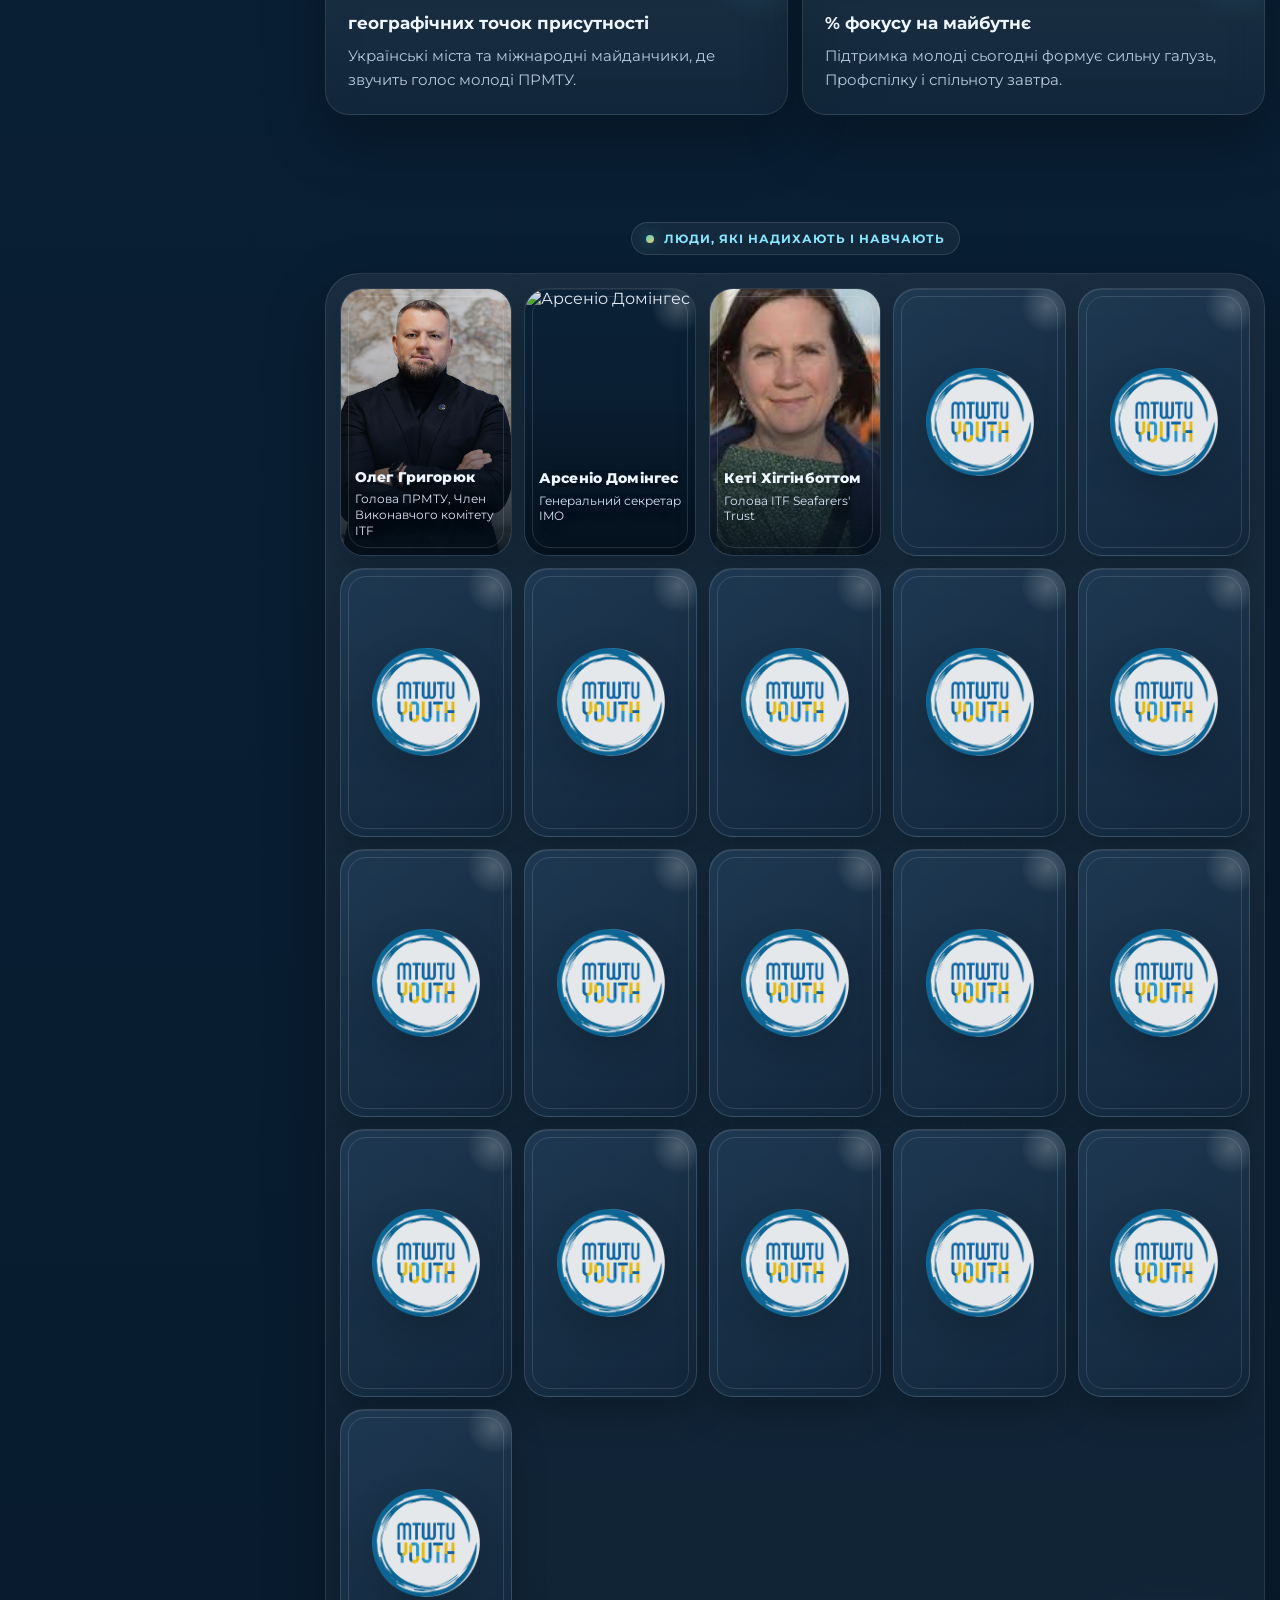
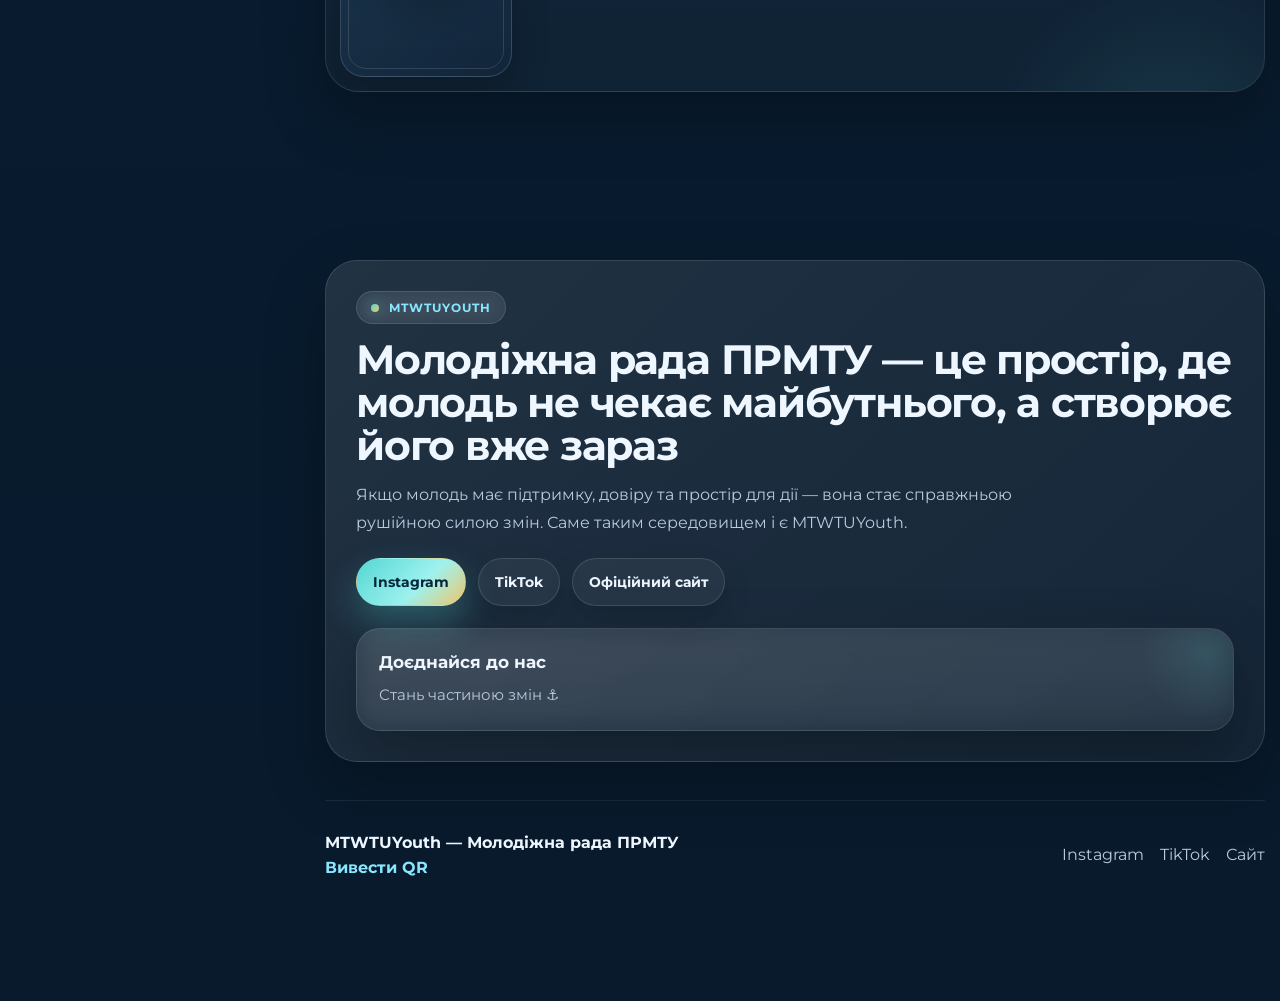
==== commit 46b4c7be: "Update contact section text in index.html" ====
--- a/index.html
+++ b/index.html
@@ -3120,7 +3120,7 @@
         <div class="cta reveal">
           <div class="cta-grid">
             <div>
-              <span class="eyebrow">Фінальний акцент</span>
+              <span class="eyebrow">MTWTUYouth</span>
               <h2 class="title" style="font-size:clamp(1.9rem, 3.2vw, 3rem); margin-top:14px;">
                 Молодіжна рада ПРМТУ — це простір, де молодь не чекає майбутнього, а створює його вже зараз
               </h2>
@@ -3136,9 +3136,9 @@
             </div>
 
             <div class="glass-card">
-              <h3 style="margin-top:0;">Що можна додати далі</h3>
+              <h3 style="margin-top:0;">Доєднайся до нас</h3>
               <p style="margin:0;color:var(--muted);line-height:1.7;">
-                За потреби можна окремо додати блоки з командою, партнерами, фотогалереєю або міжнародними reels.
+                Стань частиною змін ⚓️
               </p>
             </div>
           </div>
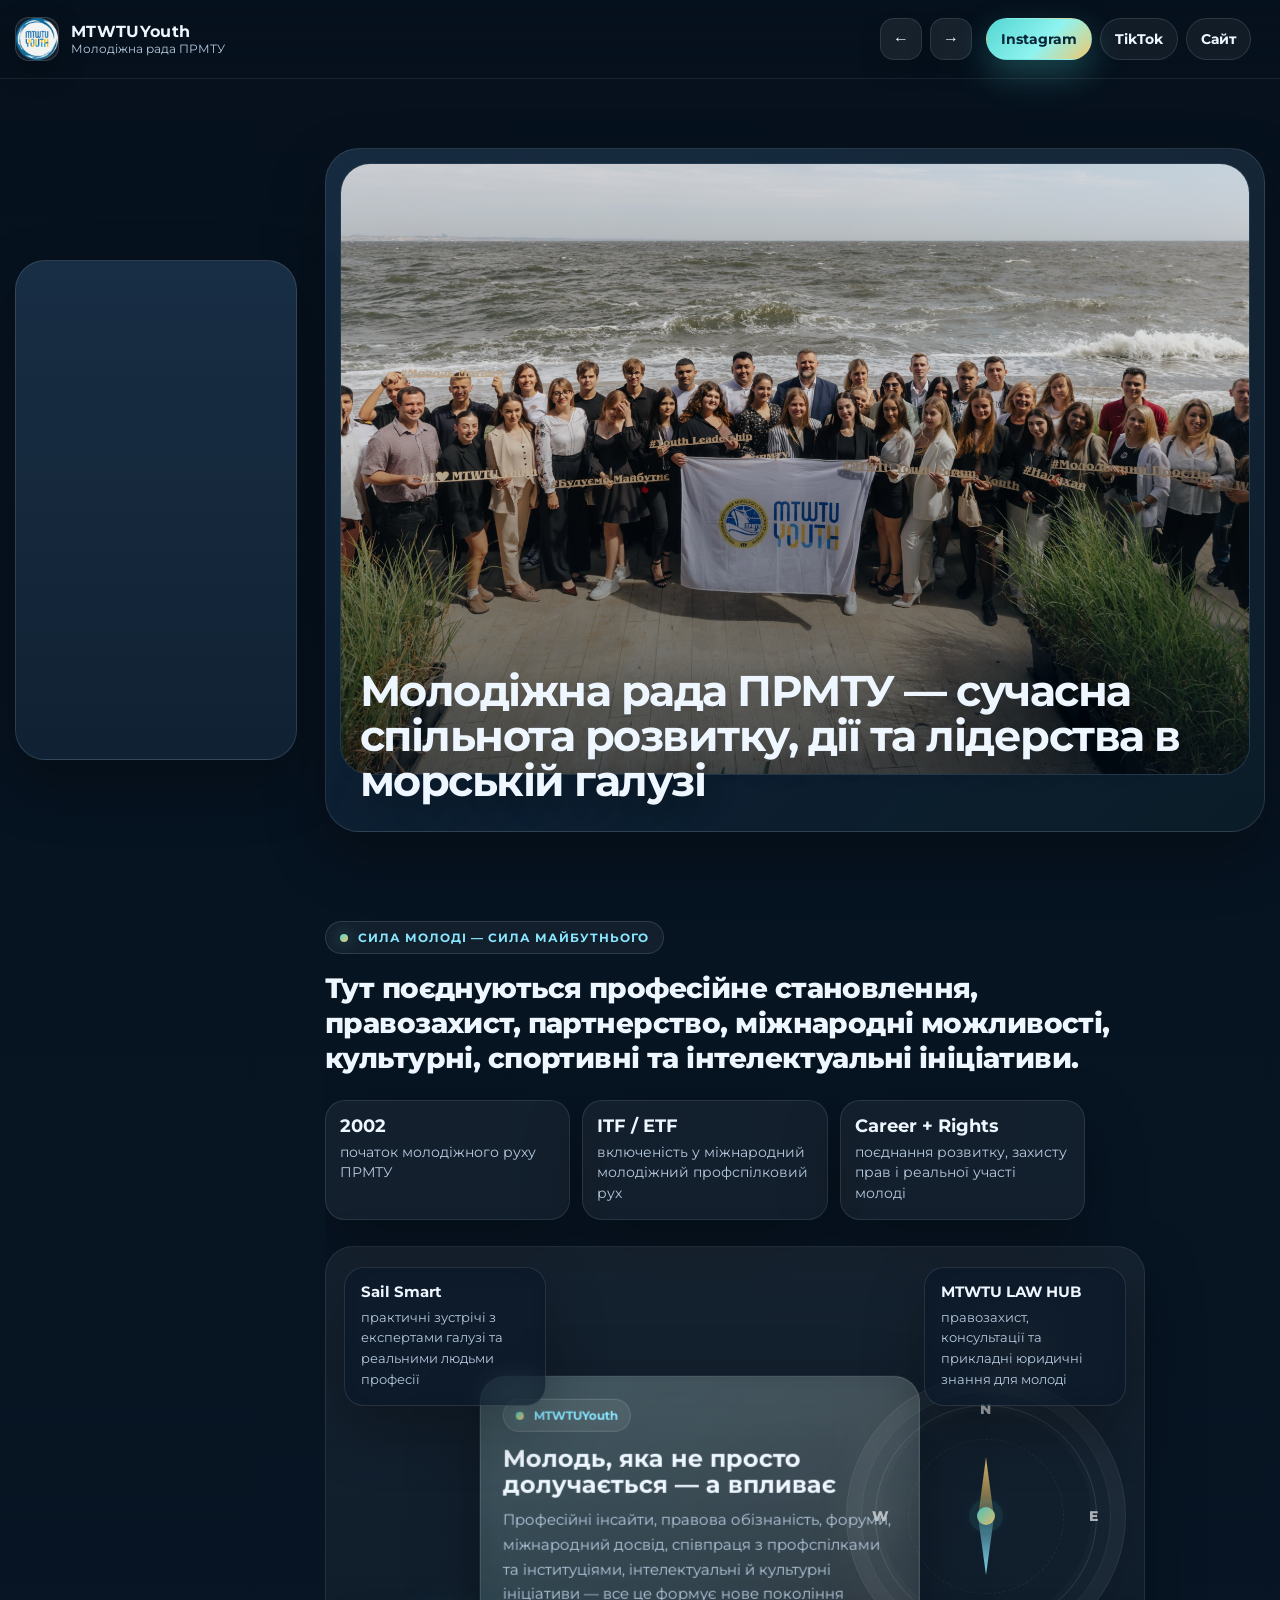
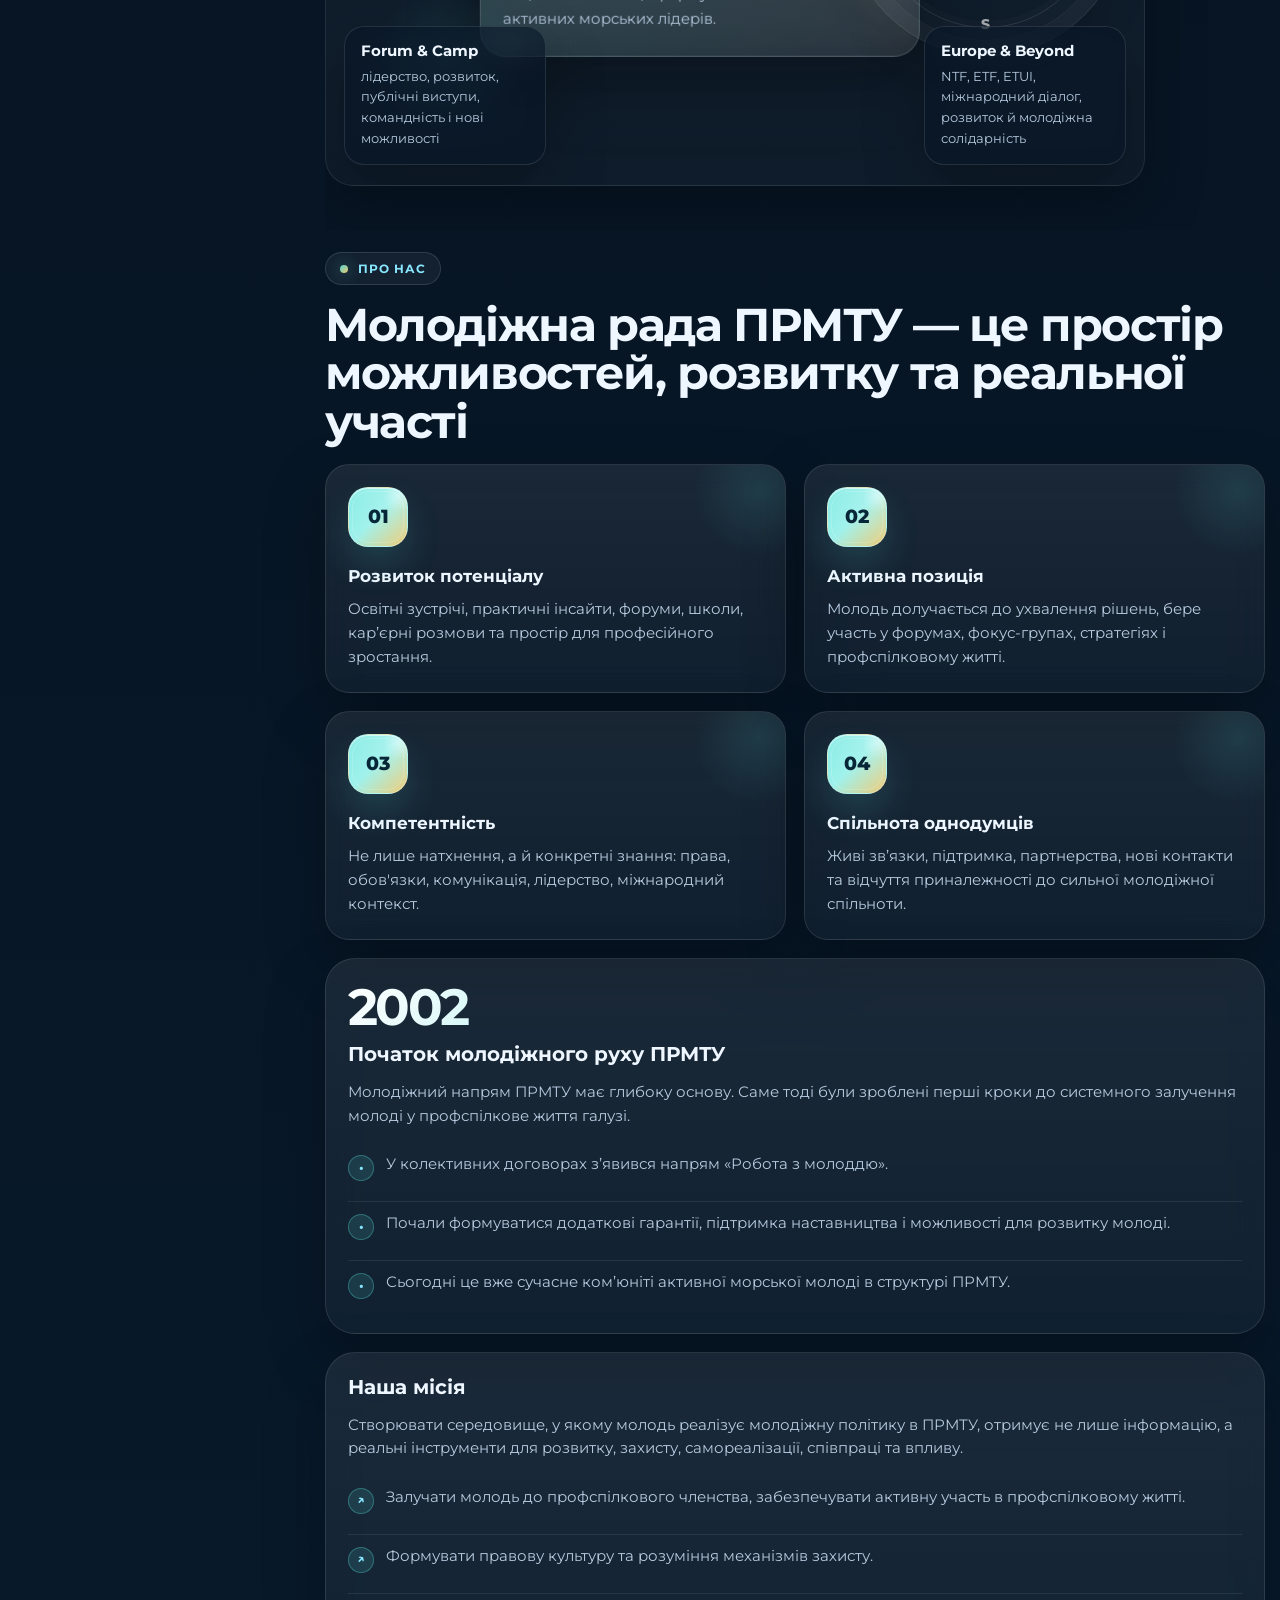
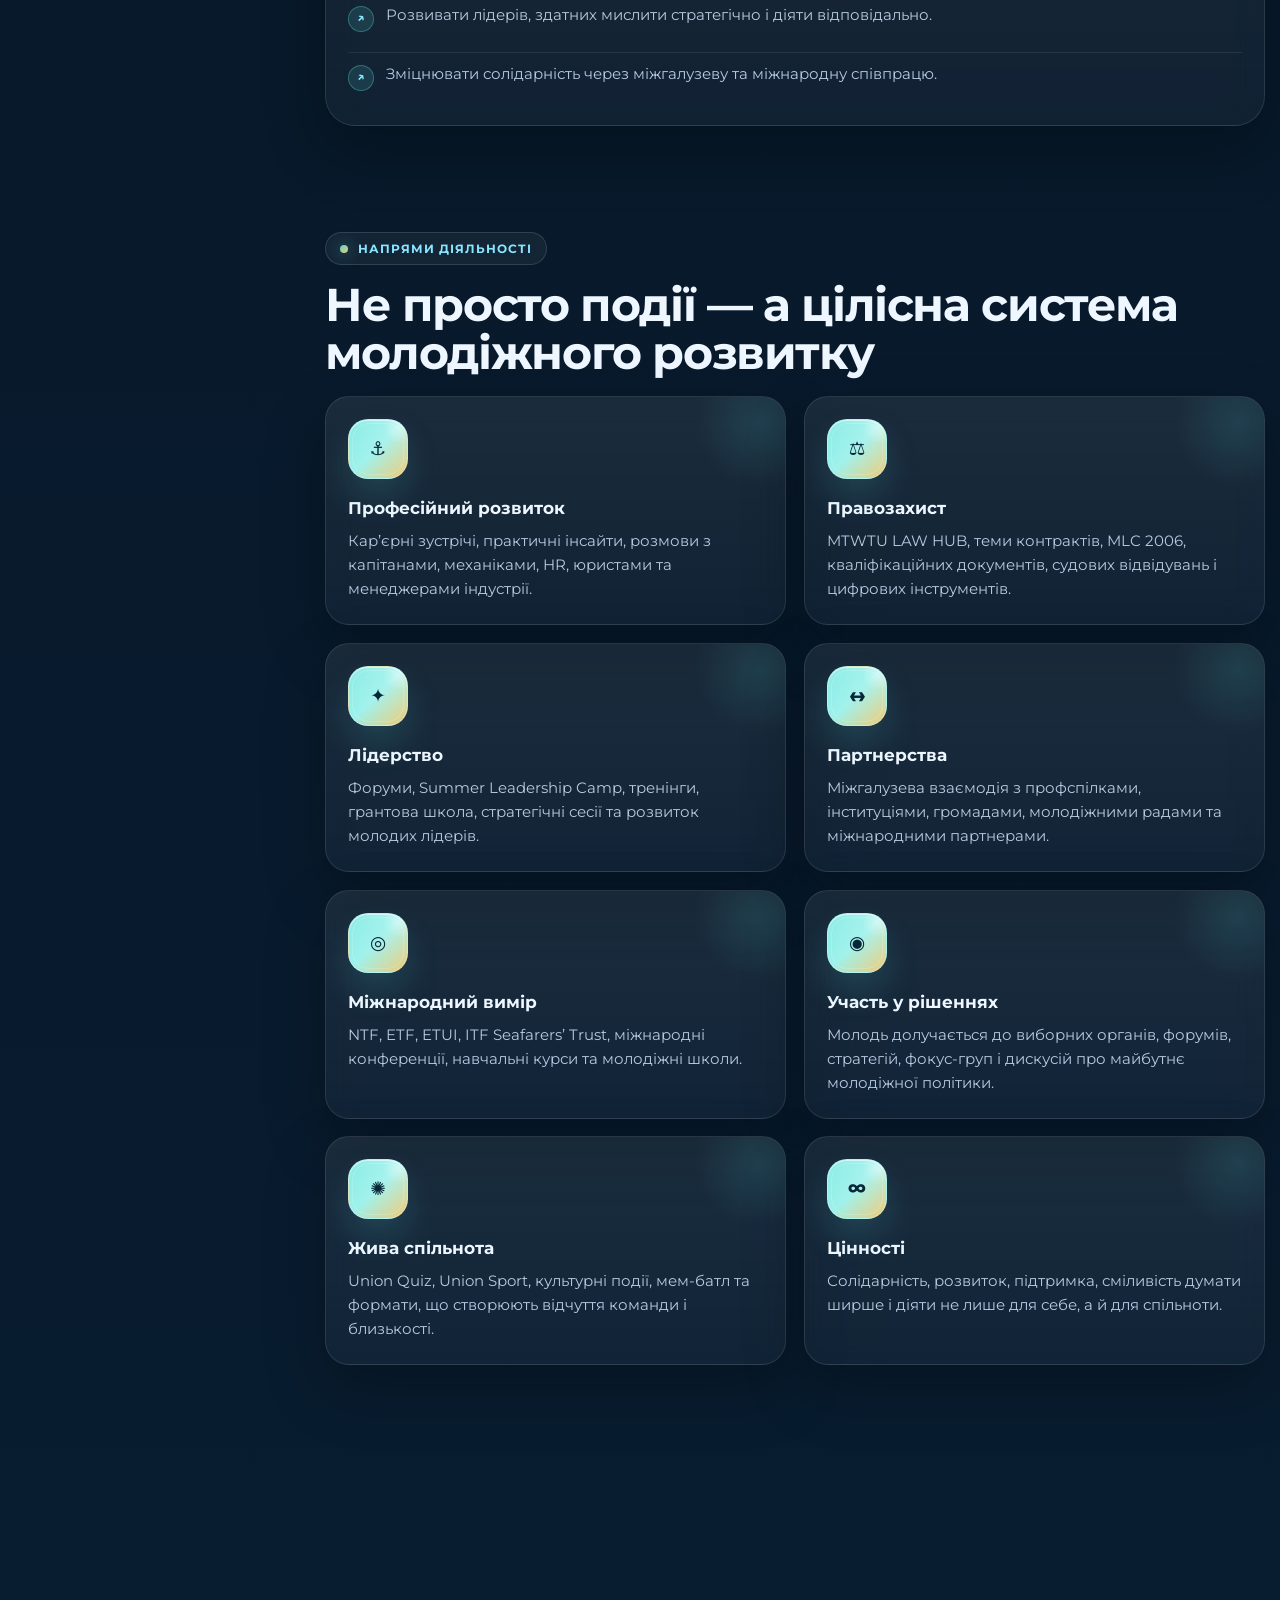
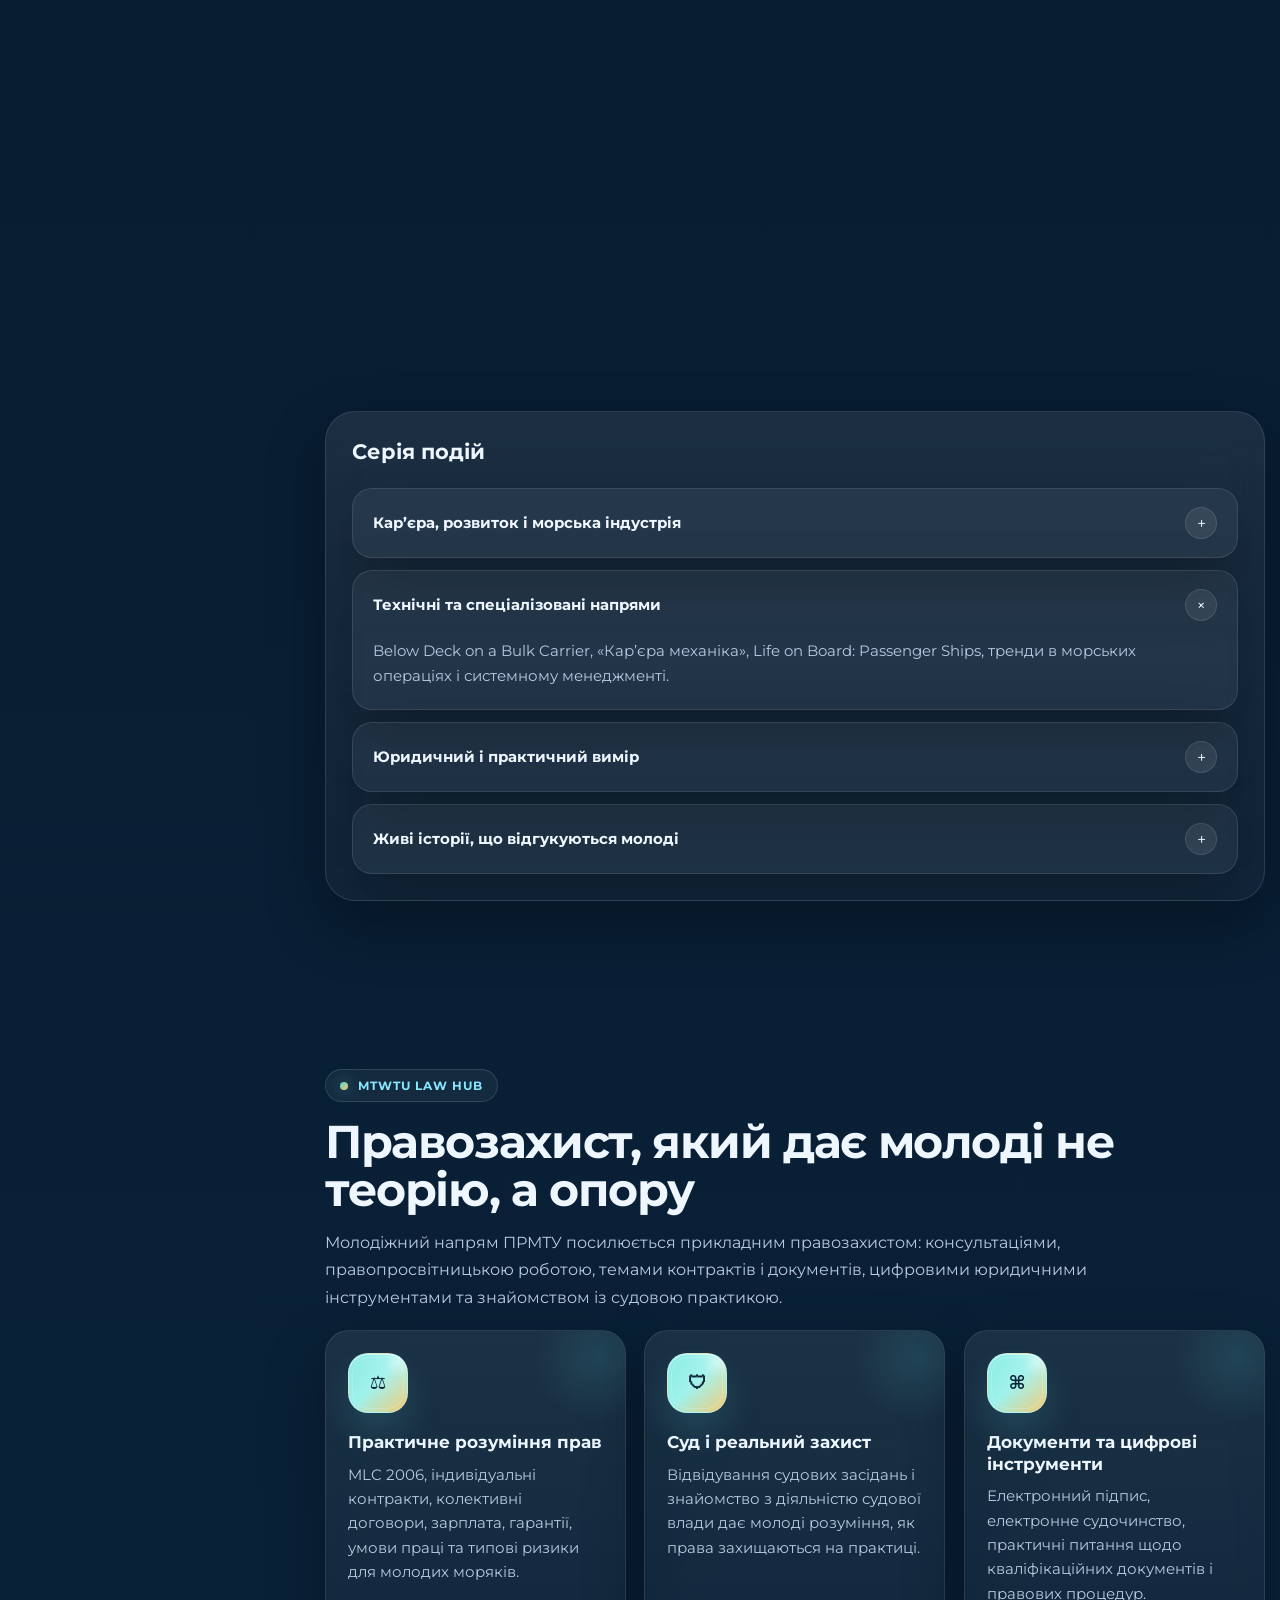
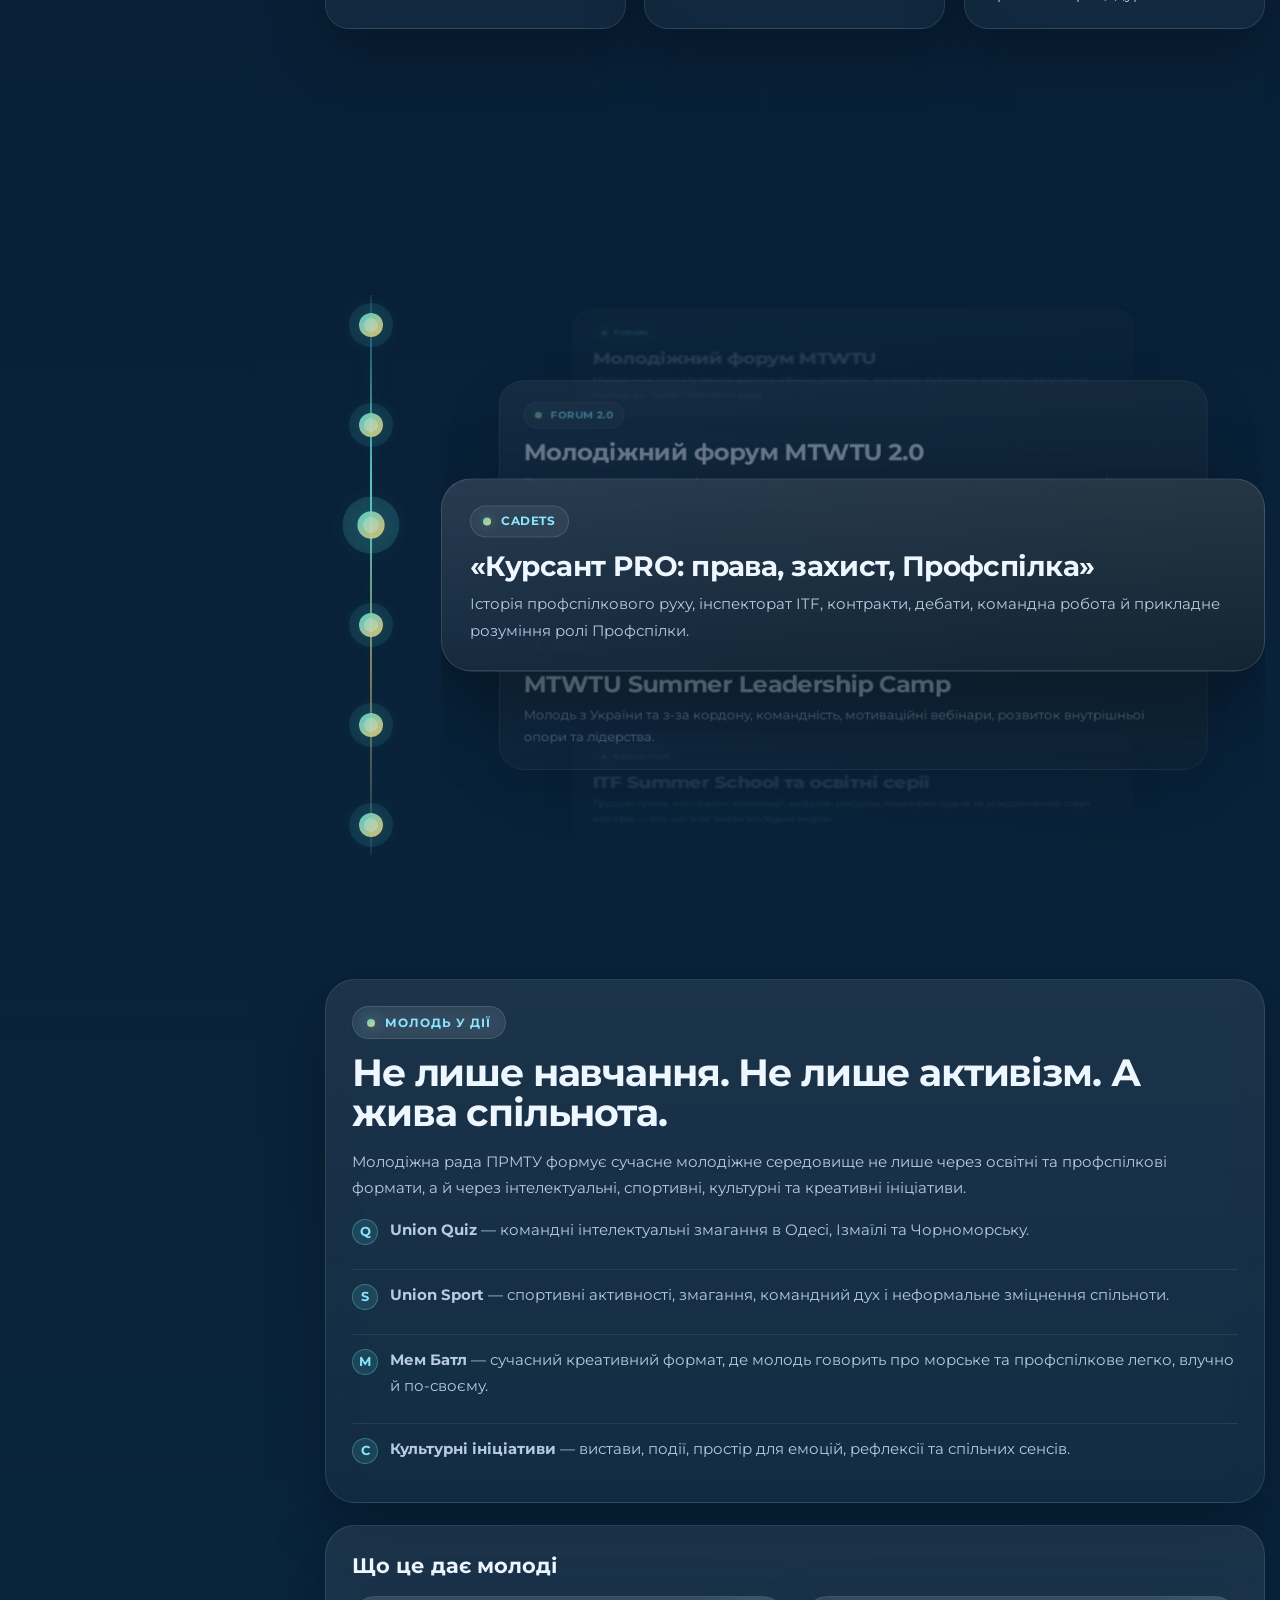
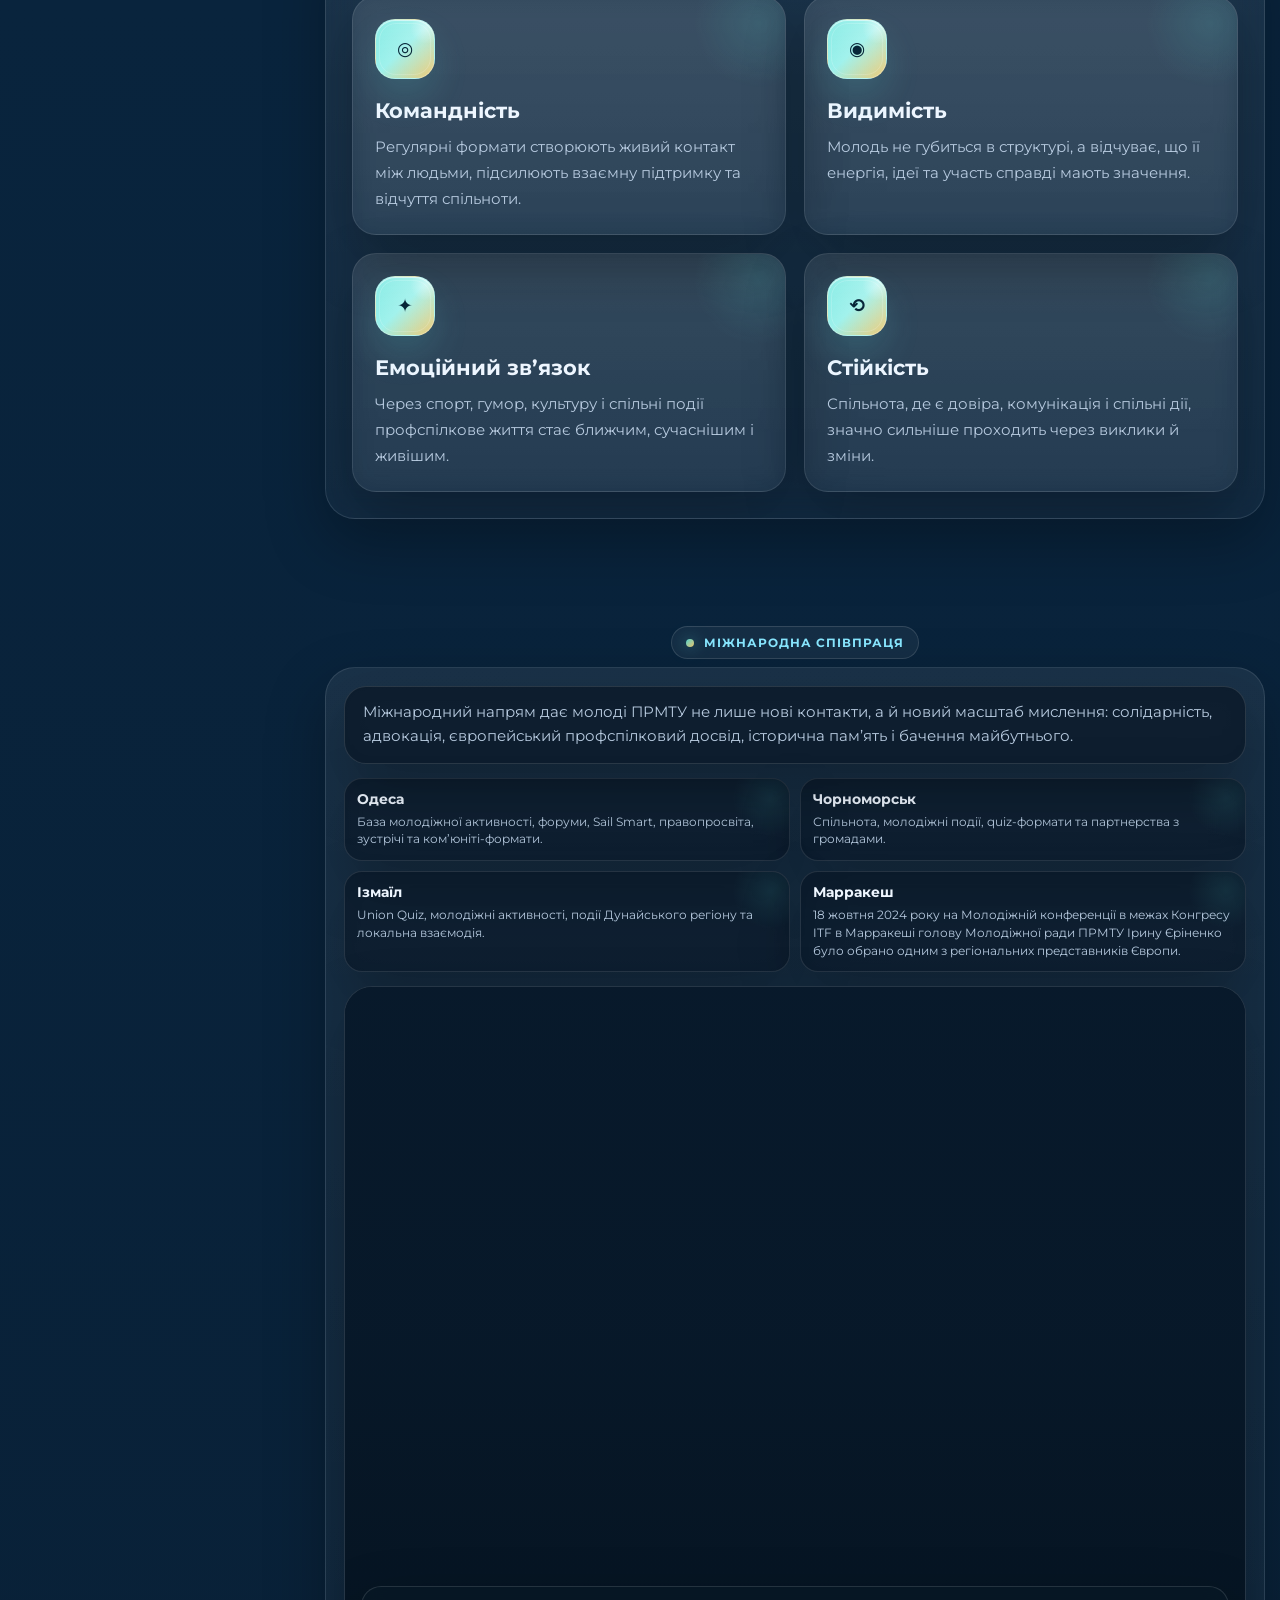
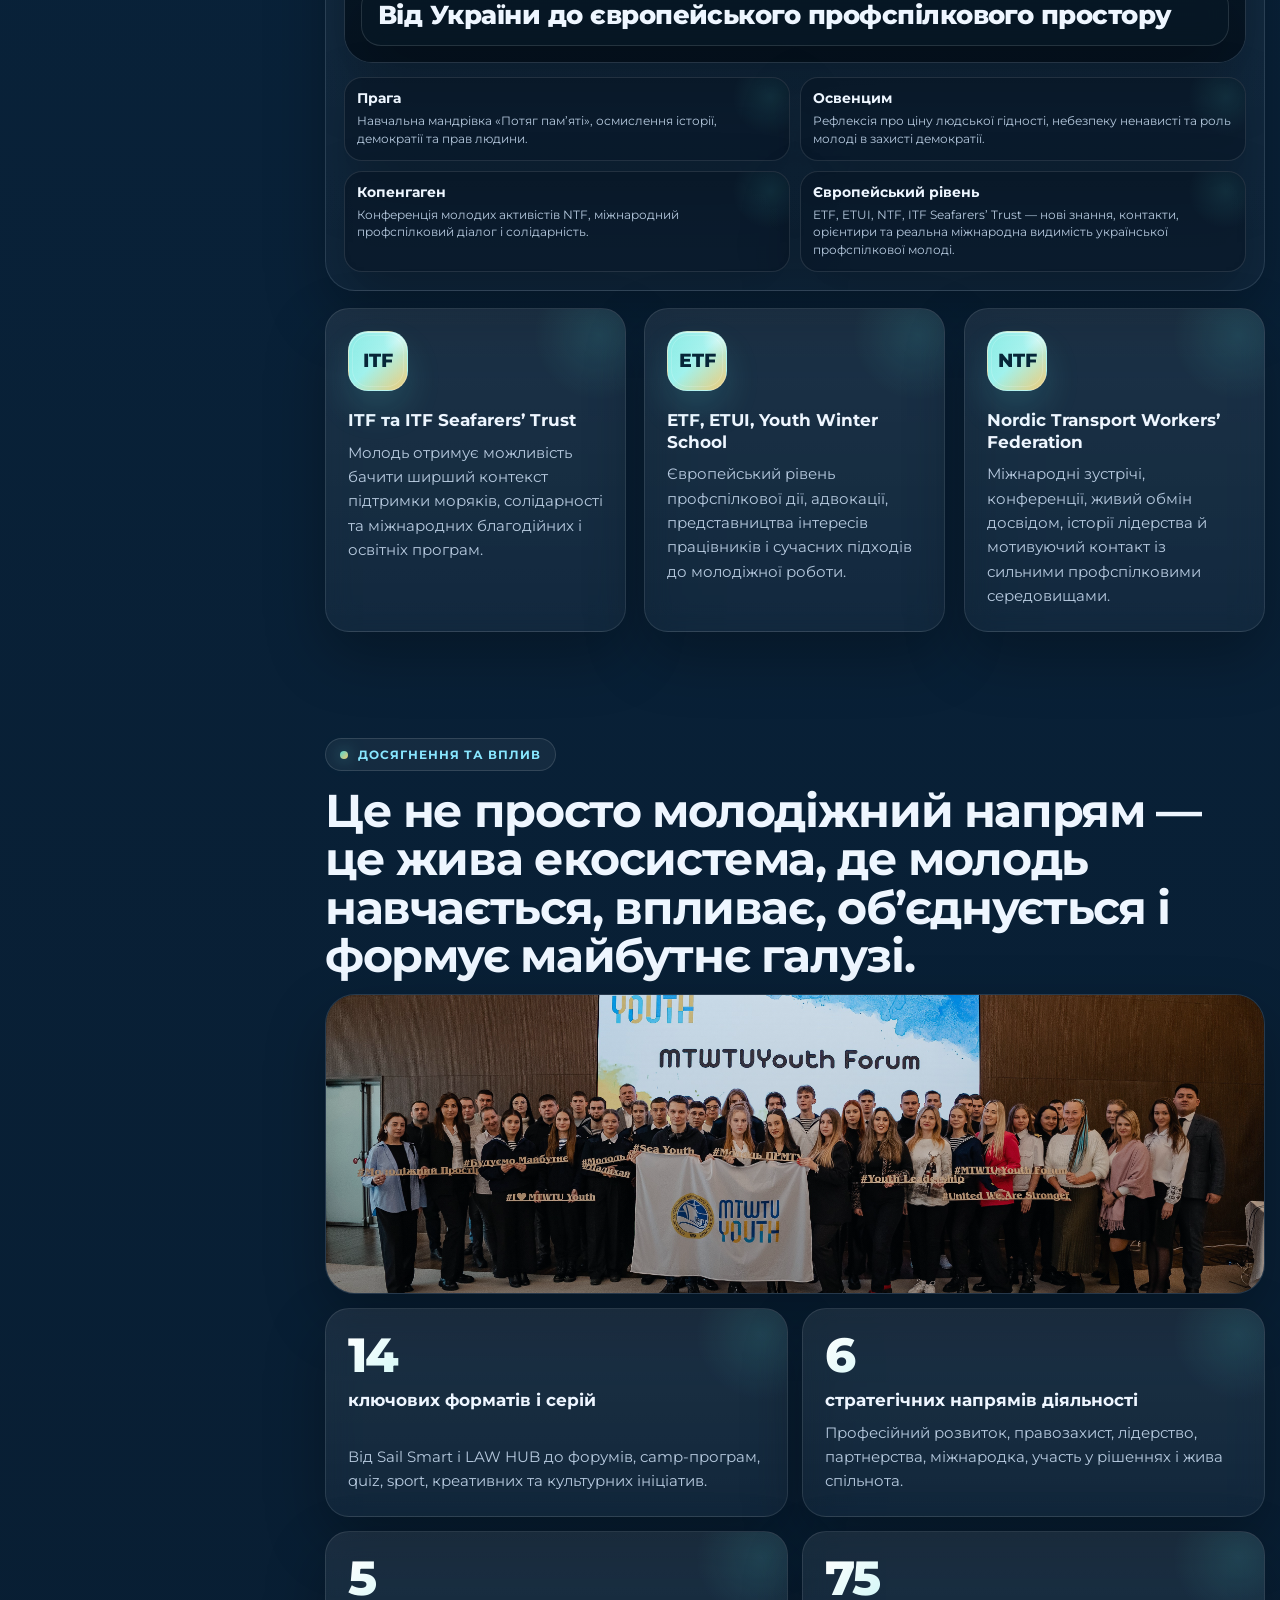
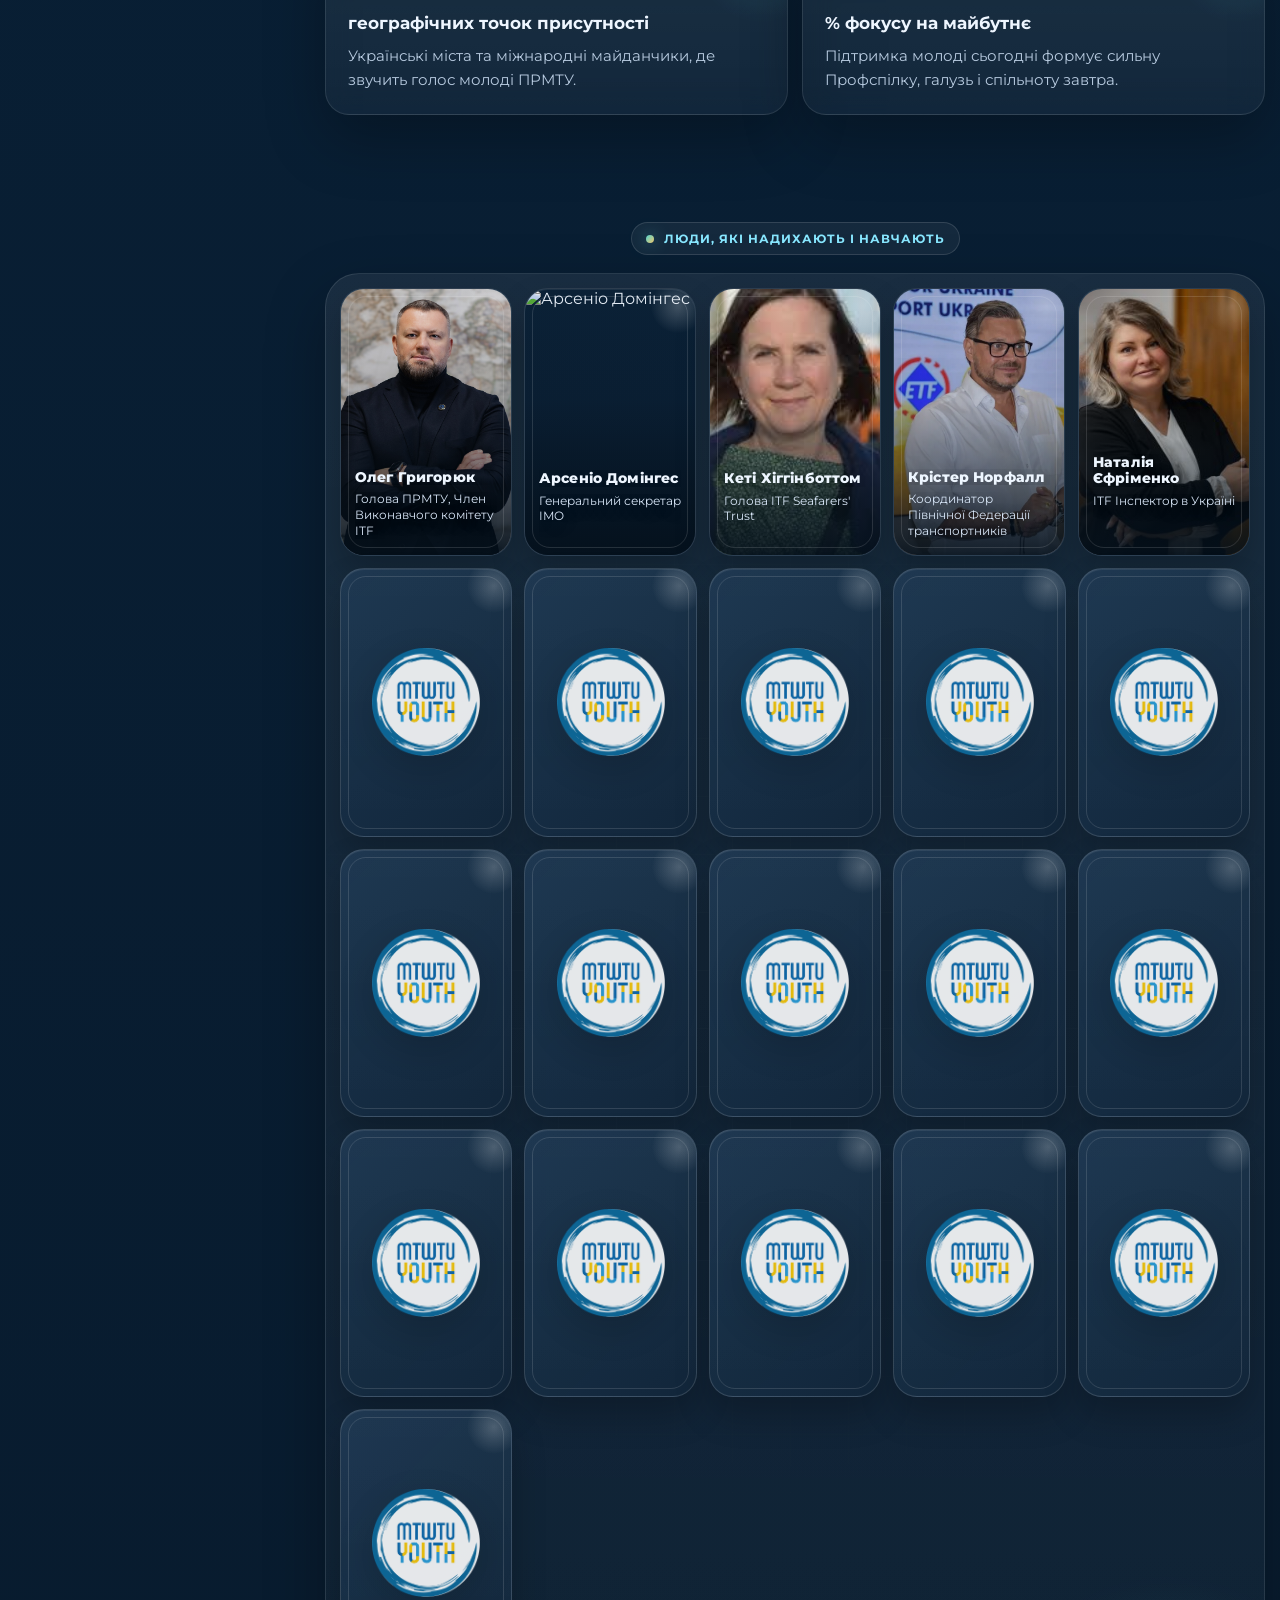
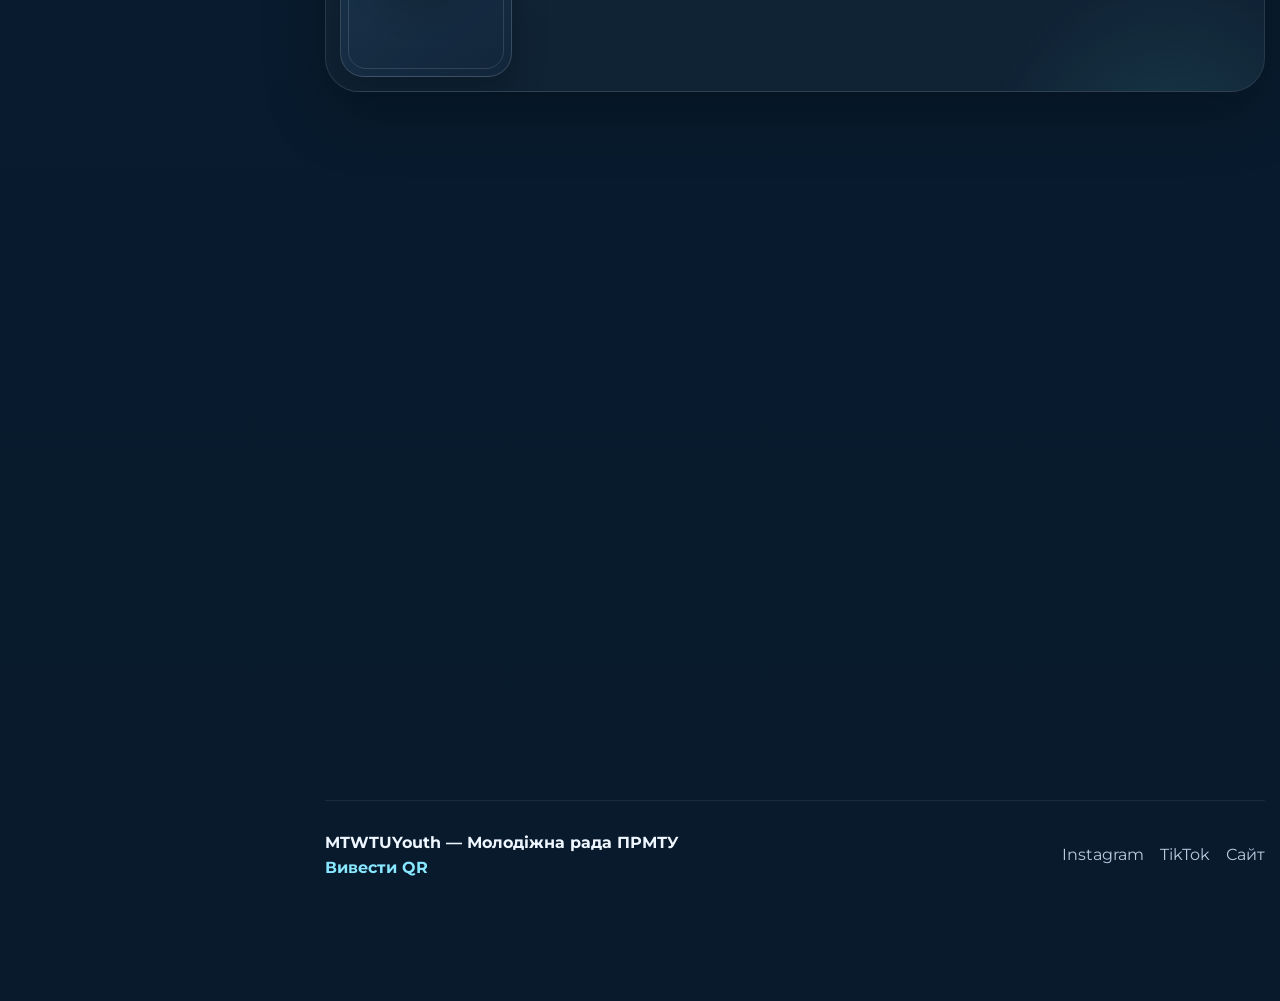
==== commit fbef2767: "Update text content in index.html for clarity" ====
--- a/index.html
+++ b/index.html
@@ -2276,7 +2276,7 @@
                 <div class="mini-tag">MTWTUYouth</div>
                 <h3>Молодь, яка не просто долучається — а впливає</h3>
                 <p>
-                  Професійні інсайти, правова обізнаність, форуми, міжнародні поїздки, співпраця з профспілками та інституціями, інтелектуальні й культурні ініціативи — все це формує нове покоління активних морських лідерів.
+                  Професійні інсайти, правова обізнаність, форуми, міжнародний досвід, співпраця з профспілками та інституціями, інтелектуальні й культурні ініціативи — все це формує нове покоління активних морських лідерів.
                 </p>
               </div>
 
@@ -2287,7 +2287,7 @@
 
               <div class="float-card float-4">
                 <strong>Europe &amp; Beyond</strong>
-                <span>NTF, ETF, ETUI, міжнародний діалог, поїздки й молодіжна солідарність</span>
+                <span>NTF, ETF, ETUI, міжнародний діалог, розвиток й молодіжна солідарність</span>
               </div>
             </div>
           </div>
@@ -2304,7 +2304,7 @@
           <article class="glass-card reveal">
             <div class="card-icon"><span>01</span></div>
             <h3>Розвиток потенціалу</h3>
-            <p>Освітні зустрічі, практичні інсайти, форуми, табори, кар’єрні розмови та простір для професійного зростання.</p>
+            <p>Освітні зустрічі, практичні інсайти, форуми, школи, кар’єрні розмови та простір для професійного зростання.</p>
           </article>
 
           <article class="glass-card reveal">
@@ -2316,7 +2316,7 @@
           <article class="glass-card reveal">
             <div class="card-icon"><span>03</span></div>
             <h3>Компетентність</h3>
-            <p>Не лише натхнення, а й конкретні знання: права моряків, ринок праці, комунікація, лідерство, міжнародний контекст.</p>
+            <p>Не лише натхнення, а й конкретні знання: права, обов'язки, комунікація, лідерство, міжнародний контекст.</p>
           </article>
 
           <article class="glass-card reveal">
@@ -2343,10 +2343,10 @@
           <div class="panel reveal">
             <h3>Наша місія</h3>
             <p>
-              Створювати середовище, у якому молодь морської галузі отримує не лише інформацію, а реальні інструменти для розвитку, захисту, самореалізації, співпраці та впливу.
+              Створювати середовище, у якому молодь реалізує молодіжну політику в ПРМТУ, отримує не лише інформацію, а реальні інструменти для розвитку, захисту, самореалізації, співпраці та впливу.
             </p>
             <ul class="list">
-              <li><span class="bullet">↗</span><span>Відкривати молоді професійні маршрути та кар’єрні перспективи.</span></li>
+              <li><span class="bullet">↗</span><span>Залучати молодь до профспілкового членства, забезпечувати активну участь в профспілковому житті.</span></li>
               <li><span class="bullet">↗</span><span>Формувати правову культуру та розуміння механізмів захисту.</span></li>
               <li><span class="bullet">↗</span><span>Розвивати лідерів, здатних мислити стратегічно і діяти відповідально.</span></li>
               <li><span class="bullet">↗</span><span>Зміцнювати солідарність через міжгалузеву та міжнародну співпрацю.</span></li>
@@ -2433,7 +2433,7 @@
             <div class="accordion">
               <div class="acc-item open">
                 <button class="acc-btn" type="button">
-                  <strong>Кар’єра, розвиток і морський ринок</strong>
+                  <strong>Кар’єра, розвиток і морська індустрія</strong>
                   <span>+</span>
                 </button>
                 <div class="acc-body" style="max-height:420px;">
@@ -2516,7 +2516,7 @@
       <section class="section" id="leadership">
         <div class="reveal">
           <span class="eyebrow">Лідерство та розвиток</span>
-          <h2 class="title">Форуми, табори, тренінги і простір, де молодь вчиться впливати</h2>
+          <h2 class="title">Форуми, школи, тренінги і простір, де молодь вчиться впливати</h2>
         </div>
 
         <div class="leadership-wrap reveal">
@@ -2741,7 +2741,7 @@
                 <div class="count" data-target="100">0</div>
                 <h3>% фокусу на майбутнє</h3>
               </div>
-              <p>Підтримка молоді сьогодні формує сильну галузь, Профспілку і спільноту завтра.</p>
+              <p>Підтримка молоді сьогодні формує сильну Профспілку,  галузь і спільноту завтра.</p>
             </article>
           </div>
         </div>
